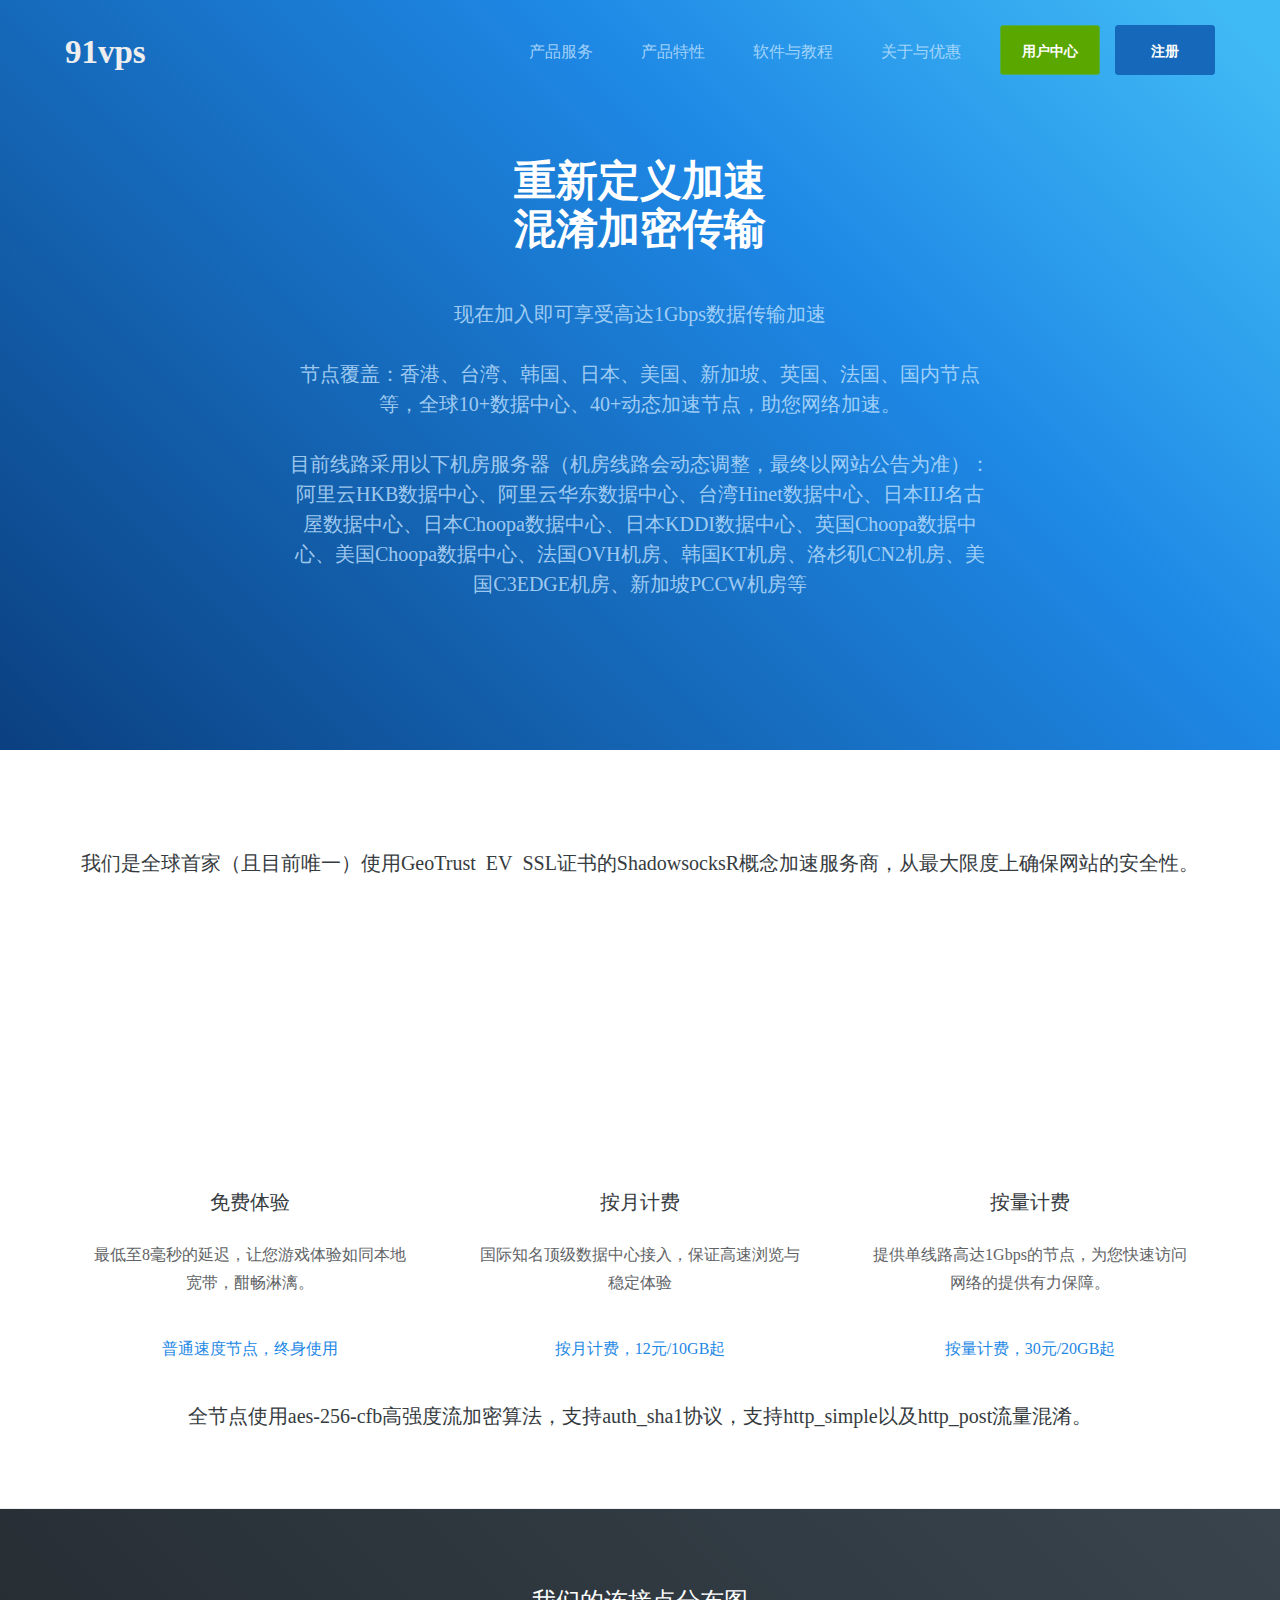
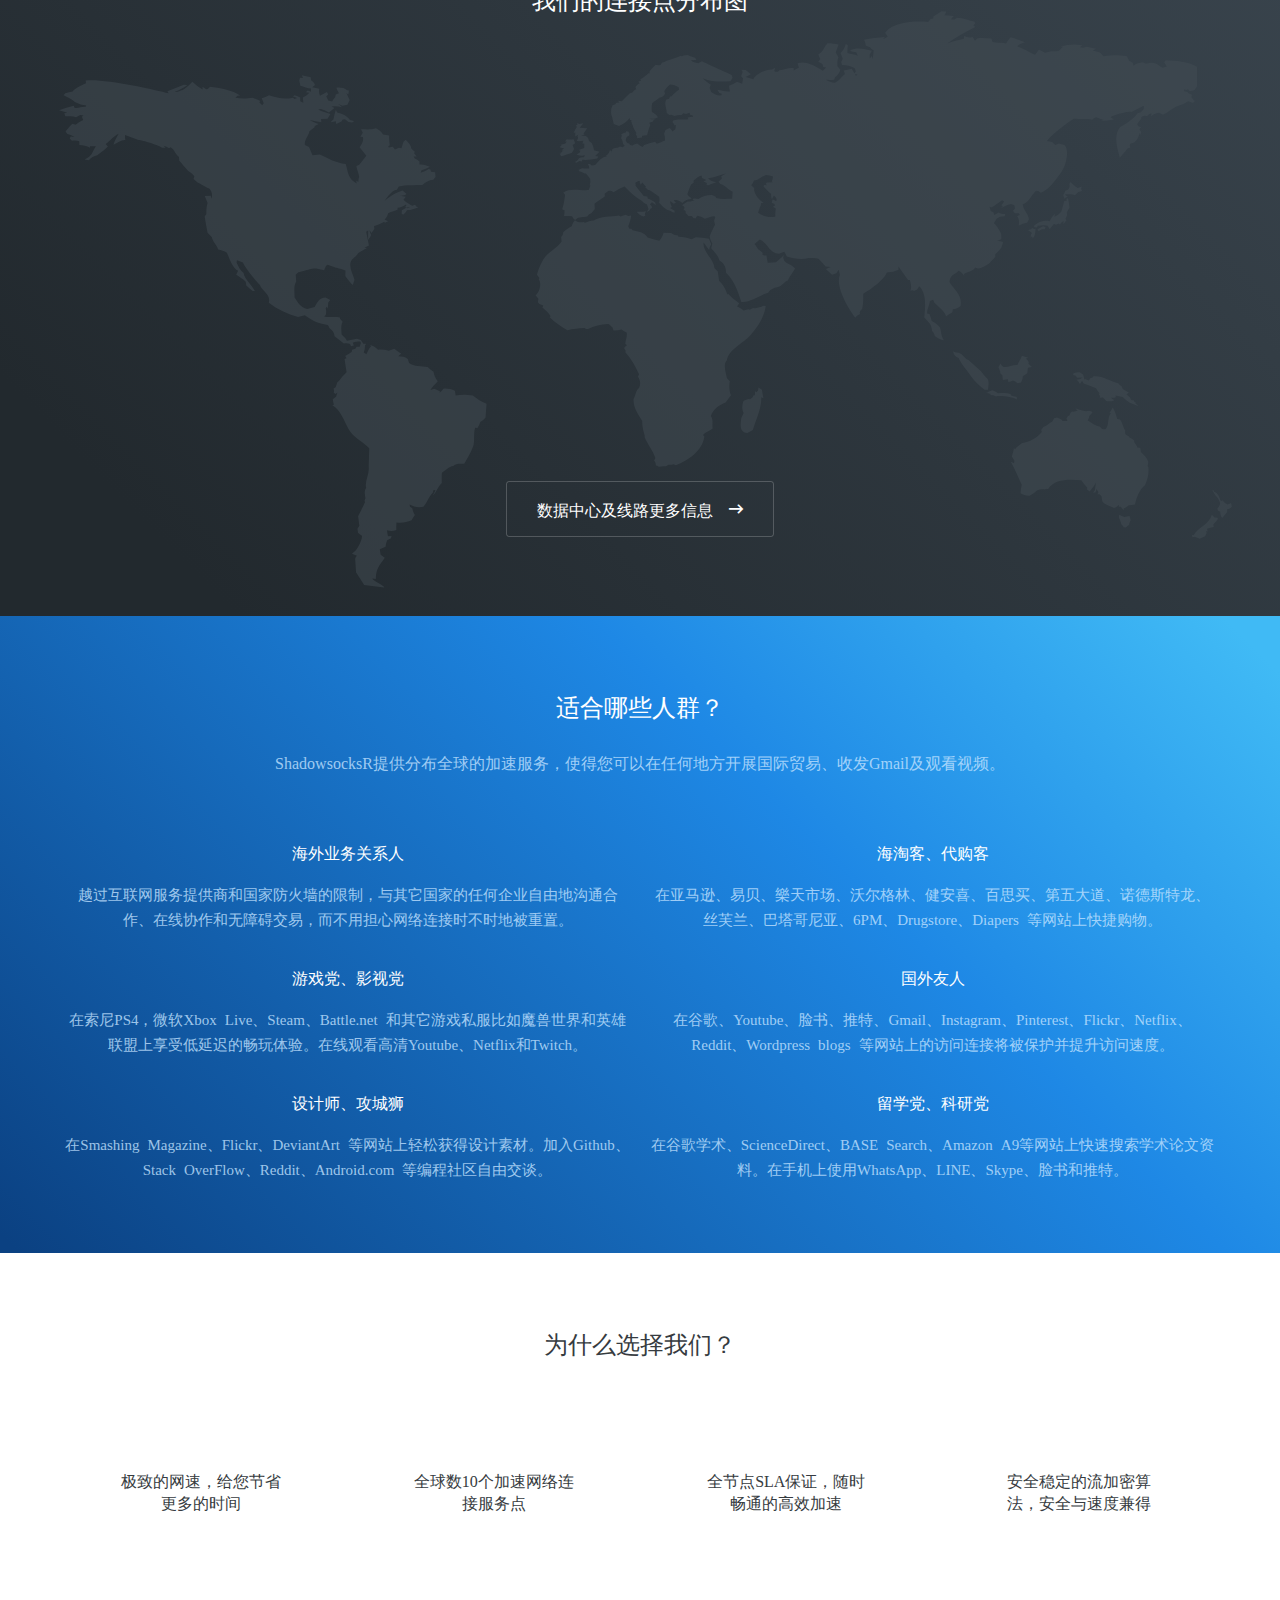
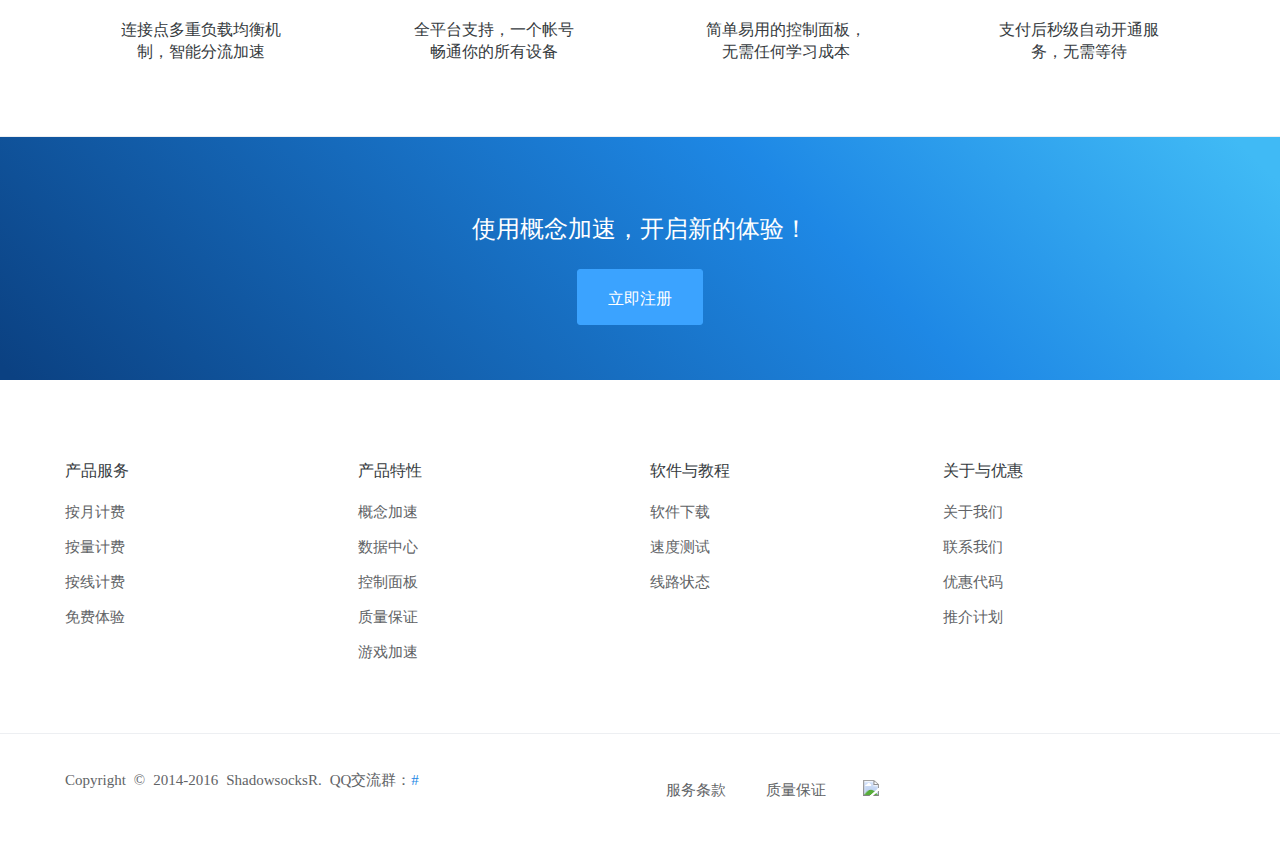
==== ss_panel_theme-master/index.html @ fc9852e5 "前端模板" ====
<!doctype html>

<html>


<head>
    <meta charset="utf-8">
    <meta http-equiv="X-UA-Compatible" content="IE=edge">
    <meta name="viewport" content="width=device-width, initial-scale=1.0, maximum-scale=1.0, user-scalable=no" />
    <title>91vps - 重新定义加速 混淆加密传输 </title>
    <meta name="keywords" content="Shadowsocks,Surge,Shadowrocket,Youtube,Twitter,Facebook,Telegram,Instagram等app及网站加速,GTA5,战地,Steam等游戏加速">
    <meta name="description" content="Youtube,Twitter,Facebook,Telegram,Instagram等app及网站加速,GTA5,战地,Steam等游戏加速">
    <!-- Fix chrome language detection -->
    <meta http-equiv="Content-Type" content="text/html;charset=UTF-8">
    <meta http-equiv="Content-Language" content="zh" />

    <!-- Styles -->
    <link href="css/core.css" rel="stylesheet">
    <link href="css/main.css" rel="stylesheet">
    <link href="css/panel.css" rel="stylesheet">
    <link href="css/global.css" rel="stylesheet">
    <link href="css/font-awesome.min.css" rel="stylesheet">
    <style>
        @font-face {
            font-family: 'icons';
            src: url('fonts/icons/icons.eot');
            src: url('fonts/icons/icons.eot') format('embedded-opentype'), url('fonts/icons/icons.ttf') format('truetype'), url('fonts/icons/icons.woff') format('woff'), url('fonts/icons/icons.svg') format('svg');
            font-weight: normal;
            font-style: normal;
        }
    </style>
    <!--[if lt IE 9]>
    <script src="/js/selectivizr-min.js"></script>
    <script src="/js/html5shiv.min.js"></script>
    <script src="/js/respond.min.js"></script>
    <![endif]-->
</head>

<body>

    <div class="page-wrapper">
        <div class="page-navbar">
            <nav class="navbar">
                <div class="container">
                    <button class="navbar-toggle btn btn-link btn-icon" type="button"><i><span class="icon-bar"></span><span class="icon-bar"></span><span class="icon-bar"></span></i></button>
                    <div class="navbar-header">
                        <a class="navbar-brand slogan-title" href="index.html">91vps</a>
                    </div>
                    <div class="navbar-container">
                        <ul class="nav navbar-nav navbar-main">
                            <li>
                                <a href="index.html">首页</a>
                            </li>
                            <li class="dropdown">
                                <a href="pricing.html" data-toggle="dropdown">产品服务</a>
                                <ul class="dropdown-menu">
                                    <li><a href="#">按月计费</a></li>
                                    <li><a href="#">按量计费</a></li>
                                    <li><a href="#">按线计费</a></li>
                                    <li><a href="#">免费体验</a></li>
                                </ul>
                            </li>

                            <li class="dropdown">
                                <a href="features.html" data-toggle="dropdown">产品特性</a>
                                <ul class="dropdown-menu">
                                    <li><a href="features.html">概念加速</a></li>
                                    <li><a href="datacenter.html">数据中心</a></li>
                                    <li><a href="panel.html">控制面板</a></li>
                                    <li><a href="sla.html">质量保证</a></li>
                                    <li><a href="game_pricing.html">游戏加速</a></li>
                                </ul>
                            </li>

                            <li class="dropdown">
                                <a href="index-2.html" data-toggle="dropdown">软件与教程</a>
                                <ul class="dropdown-menu">
                                    <li></li>
                                    <li><a href="client.html">软件下载</a></li>
                                    <li><a href="speedtest.html">速度测试</a></li>
                                    <li><a href="status.html">线路状态</a></li>
                                </ul>
                            </li>
                            <li class="dropdown">
                                <a href="about.html" data-toggle="dropdown">关于与优惠</a>
                                <ul class="dropdown-menu">
                                    <li><a href="about.html">关于我们</a></li>
                                    <li><a href="contact.html">联系我们</a></li>
                                    <li><a href="coupons.html">优惠代码</a></li>
                                    <li><a href="aff.html">推介计划</a></li>
                                </ul>
                            </li>
                        </ul>
                        <ul class="nav navbar-buttons">
                            <li><a href="/user" class="btn btn-success" style="background-color: #5aa700;">用户中心</a></li>

                            <li><a href="/auth/register" class="btn btn-dark">注册</a></li>
                        </ul>
                    </div>
                </div>
            </nav>
        </div>
        <!-- /.page-navbar -->

        <div class="page-banner page-banner-home">
            <div class="banner-slogan">
                <div class="container">
                    <h1 class="slogan-title">重新定义加速<br>混淆加密传输</h1><br>
                    <h2 class="slogan-desc">现在加入即可享受高达1Gbps数据传输加速<br>
                        <br>节点覆盖：香港、台湾、韩国、日本、美国、新加坡、英国、法国、国内节点等，全球10+数据中心、40+动态加速节点，助您网络加速。<br>
                        <br>目前线路采用以下机房服务器（机房线路会动态调整，最终以网站公告为准）：阿里云HKB数据中心、阿里云华东数据中心、台湾Hinet数据中心、日本IIJ名古屋数据中心、日本Choopa数据中心、日本KDDI数据中心、英国Choopa数据中心、美国Choopa数据中心、法国OVH机房、韩国KT机房、洛杉矶CN2机房、美国C3EDGE机房、新加坡PCCW机房等</h2>

                </div>
            </div>
            <!-- /.banner-slogan -->
        </div>
        <div class="page-section section-center" style="padding-top: 200px;">
            <div class="container">
                <h3>我们是全球首家（且目前唯一）使用GeoTrust EV SSL证书的ShadowsocksR概念加速服务商，从最大限度上确保网站的安全性。</h3><br><br>
                <div class="services">
                    <div class="row">
                        <div class="col-sm-4">
                            <a class="service" href="/features.html">
                                <i class="service-icon service-icon-dedicated image-shadow-sm animate zoomIn"></i>
                                <div class="service-body">
                                    <h3>免费体验</h3>
                                    <p>最低至8毫秒的延迟，让您游戏体验如同本地宽带，酣畅淋漓。</p>
                                    <span class="btn btn-lg btn-link">普通速度节点，终身使用</span>
                                </div>
                            </a>
                            <!--/ .service -->
                        </div>
                        <div class="col-sm-4">
                            <a class="service" href="/datacenter.html">
                                <i class="service-icon service-icon-compute image-shadow-sm animate zoomIn"></i>
                                <div class="service-body">
                                    <h3>按月计费</h3>
                                    <p>国际知名顶级数据中心接入，保证高速浏览与稳定体验 </p>
                                    <span class="btn btn-lg btn-link">按月计费，12元/10GB起</span>
                                </div>
                            </a>
                            <!--/ .service -->
                        </div>
                        <div class="col-sm-4">
                            <a class="service" href="/panel.html">
                                <i class="service-icon service-icon-storage image-shadow-sm animate zoomIn"></i>
                                <div class="service-body">
                                    <h3>按量计费</h3>
                                    <p>提供单线路高达1Gbps的节点，为您快速访问网络的提供有力保障。</p>
                                    <span class="btn btn-lg btn-link">按量计费，30元/20GB起</span>
                                </div>
                            </a>
                            <!--/ .service -->
                        </div>

                        <h3>全节点使用aes-256-cfb高强度流加密算法，支持auth_sha1协议，支持http_simple以及http_post流量混淆。</h3>
                    </div>
                </div>
                <!--/ .services -->
            </div>
        </div>
        <div class="page-section section-dark section-center ">
            <div class="container">
                <h2 class="section-title">我们的连接点分布图</h2>
                <div class="location-map location-map-lg">
                    <div class="location-container">
                        <div class="location location-seattle animate zoomIn">
                            <span class="location-name"><span>西雅图</span></span><span class="location-pin"></span>
                        </div>
                        <div class="location location-los-angeles animate zoomIn"><span class="location-name">
						<span>洛杉矶</span></span><span class="location-pin"></span>
                        </div>
                        <div class="location location-dallas animate zoomIn"><span class="location-name">
					    <span>达拉斯</span></span><span class="location-pin"></span>
                        </div>
                        <div class="location location-paris animate zoomIn">
                            <span class="location-name">
						<span>法国</span></span><span class="location-pin"></span></div>
                        <div class="location location-kr animate zoomIn">
                            <span class="location-name">
						<span>韩国</span></span><span class="location-pin"></span>
                        </div>
                        <div class="location location-london animate zoomIn"><span class="location-name">
					    <span>英国</span></span><span class="location-pin"></span>
                        </div>
                        <div class="location location-shenzhen animate zoomIn"><span class="location-name">
					    <span>深圳</span></span><span class="location-pin"></span>
                        </div>
                        <div class="location location-taiwan animate zoomIn"><span class="location-name">
					    <span>台湾</span></span><span class="location-pin"></span>
                        </div>
                        <div class="location location-hongkong animate zoomIn"><span class="location-name">
					    <span>香港</span></span><span class="location-pin"></span>
                        </div>
                        <div class="location location-sgp animate zoomIn"><span class="location-name">
						<span>新加坡</span></span><span class="location-pin"></span>
                        </div>
                        <div class="location location-tokyo animate zoomIn"><span class="location-name">
						<span>日本</span></span><span class="location-pin"></span>
                        </div>
                        <div class="map"></div>
                    </div>
                    <div class="actions text-center">
                        <a class="btn btn-lg btn-light btn-outline" href="datacenter.html">数据中心及线路更多信息<i class="zmdi zmdi-long-arrow-right"></i></a>
                    </div>
                </div>
            </div>
        </div>
        <!-- /.page-section -->

        <div class="page-section section-center  section-blue" style="color:white;">
            <div class="container">
                <div class="row">
                    <div class="col-md-10 col-md-offset-1 text-center">
                        <h2 class="title-head" style="color:white;">适合哪些人群？</h2>
                        <p class="desc">ShadowsocksR提供分布全球的加速服务，使得您可以在任何地方开展国际贸易、收发Gmail及观看视频。</p>
                    </div>
                </div>
                <div class="empty_space" style="height: 30px"></div>
                <div class="row">
                    <div class="col-sm-6">
                        <div class="main wow fadeInLeft">
                            <h4 class="title-head" style="color:white;">海外业务关系人</h4>
                            <p>越过互联网服务提供商和国家防火墙的限制，与其它国家的任何企业自由地沟通合作、在线协作和无障碍交易，而不用担心网络连接时不时地被重置。</p>
                        </div>
                    </div>
                    <div class="col-sm-6">
                        <div class="main wow fadeInRight">
                            <h4 class="title-head" style="color:white;">海淘客、代购客</h4>
                            <p>在亚马逊、易贝、樂天市场、沃尔格林、健安喜、百思买、第五大道、诺德斯特龙、丝芙兰、巴塔哥尼亚、6PM、Drugstore、Diapers 等网站上快捷购物。</p>
                        </div>
                    </div>
                    <div class="col-sm-6">
                        <div class="main wow fadeInLeft">
                            <h4 class="title-head" style="color:white;">游戏党、影视党</h4>
                            <p>在索尼PS4，微软Xbox Live、Steam、Battle.net 和其它游戏私服比如魔兽世界和英雄联盟上享受低延迟的畅玩体验。在线观看高清Youtube、Netflix和Twitch。</p>
                        </div>
                    </div>
                    <div class="col-sm-6">
                        <div class="main wow fadeInRight">
                            <h4 class="title-head" style="color:white;">国外友人</h4>
                            <p>在谷歌、Youtube、脸书、推特、Gmail、Instagram、Pinterest、Flickr、Netflix、Reddit、Wordpress blogs 等网站上的访问连接将被保护并提升访问速度。</p>
                        </div>
                    </div>
                    <div class="col-sm-6">
                        <div class="main wow fadeInLeft">
                            <h4 class="title-head" style="color:white;">设计师、攻城狮</h4>
                            <p>在Smashing Magazine、Flickr、DeviantArt 等网站上轻松获得设计素材。加入Github、Stack OverFlow、Reddit、Android.com 等编程社区自由交谈。</p>
                        </div>
                    </div>
                    <div class="col-sm-6">
                        <div class="main wow fadeInRight">
                            <h4 class="title-head" style="color:white;">留学党、科研党</h4>
                            <p>在谷歌学术、ScienceDirect、BASE Search、Amazon A9等网站上快速搜索学术论文资料。在手机上使用WhatsApp、LINE、Skype、脸书和推特。</p>
                        </div>
                    </div>
                </div>
            </div>
        </div>
        <!-- /.page-section -->

        <div class="page-section section-center">
            <div class="container">
                <h2 class="section-title">为什么选择我们？</h2>
                <div class="features features-icon-top features-center">
                    <div class="row">
                        <div class="col-sm-3 col-xs-6">
                            <div class="feature"><i class="icon icon-lg icon-realtime-protection animate zoomIn"></i>
                                <h4>极致的网速，给您节省更多的时间</h4>
                            </div>
                        </div>
                        <!-- /.feature -->
                        <div class="col-sm-3 col-xs-6">
                            <div class="feature"><i class="icon icon-lg icon-globe animate zoomIn"></i>
                                <h4>全球数10个加速网络连接服务点</h4>
                            </div>
                        </div>
                        <!-- /.feature -->
                        <div class="clear-xs"></div>
                        <div class="col-sm-3 col-xs-6">
                            <div class="feature"><i class="icon icon-lg icon-helping-hand animate zoomIn"></i>
                                <h4>全节点SLA保证，随时畅通的高效加速</h4>
                            </div>
                        </div>
                        <!-- /.feature -->
                        <div class="col-sm-3 col-xs-6">
                            <div class="feature"><i class="icon icon-lg icon-electronics animate zoomIn"></i>
                                <h4>安全稳定的流加密算法，安全与速度兼得</h4>
                            </div>
                        </div>
                        <!-- /.feature -->
                    </div>
                    <div class="row">
                        <div class="col-sm-3 col-xs-6">
                            <div class="feature"><i class="icon icon-lg icon-broadcasting animate zoomIn"></i>
                                <h4>连接点多重负载均衡机制，智能分流加速</h4>
                            </div>
                        </div>
                        <!-- /.feature -->
                        <div class="col-sm-3 col-xs-6">
                            <div class="feature"><i class="icon icon-lg icon-multiple-devices animate zoomIn"></i>
                                <h4>全平台支持，一个帐号畅通你的所有设备</h4>
                            </div>
                        </div>
                        <!-- /.feature -->
                        <div class="clear-xs"></div>
                        <div class="col-sm-3 col-xs-6">
                            <div class="feature"><i class="icon icon-lg icon-admin-tools animate zoomIn"></i>
                                <h4>简单易用的控制面板，无需任何学习成本</h4>
                            </div>
                        </div>
                        <!-- /.feature -->
                        <div class="col-sm-3 col-xs-6">
                            <div class="feature"><i class="icon icon-lg icon-last-hour animate zoomIn"></i>
                                <h4>支付后秒级自动开通服务，无需等待</h4>
                            </div>
                        </div>
                        <!-- /.feature -->
                    </div>
                </div>
                <!-- /.features -->



            </div>
        </div>
        <!-- /.page-section -->
        <div class="page-section section-blue section-center">
            <div class="container">
                <h2 align="center" class="section-title">使用概念加速，开启新的体验！</h2>
                <a href="/auth/register"><button class="btn btn-primary-light btn-lg" type="submit">立即注册</button></a>
            </div>
        </div>
        <!-- /.page-section -->
        <div class="page-footer">
            <footer class="footer-nav">
                <div class="container">
                    <div class="row">
                        <div class="col-xs-3">
                            <h4>产品服务</h4>
                            <ul>
                                <li><a href="#">按月计费</a></li>
                                <li><a href="#">按量计费</a></li>
                                <li><a href="#">按线计费</a></li>
                                <li><a href="#">免费体验</a></li>
                            </ul>
                        </div>
                        <div class="col-xs-3">
                            <h4>产品特性</h4>
                            <ul>
                                <li><a href="features.html">概念加速</a></li>
                                <li><a href="datacenter.html">数据中心</a></li>
                                <li><a href="panel.html">控制面板</a></li>
                                <li><a href="sla.html">质量保证</a></li><li><a href="game_pricing.html">游戏加速</a></li>
                            </ul>
                        </div>
                        <div class="col-xs-3">
                            <h4>软件与教程</h4>
                            <ul>
                                <li></li>
                                <li><a href="client.html">软件下载</a></li>
                                <li><a href="speedtest.html">速度测试</a></li>
                                <li><a href="status.html">线路状态</a></li>
                            </ul>
                        </div>
                        <div class="col-xs-3">
                            <h4>关于与优惠</h4>
                            <ul>
                                <li><a href="about.html">关于我们</a></li>
                                <li><a href="contact.html">联系我们</a></li>
                                <li><a href="coupons.html">优惠代码</a></li>
                                <li><a href="aff.html">推介计划</a></li>
                            </ul>
                        </div>
                    </div>
                </div>
            </footer>
            <footer class="footer-bottom">
                <div class="container">
                    <div class="row">
                        <div class="col-lg-6 col-lg-push-6 col-xs-12">
                            <ul class="nav">
                                <li><a href="tos.html">服务条款</a></li>
                                <li><a href="sla.html">质量保证</a></li>

                            </ul>
                            <ul class="social">
                                <li><a href="https://91vps.club" title="91VPS-一个的VPS讨论区。这里有最新的Shadowsocks信息,Shadowsocks免费账号,ss免费账号,ss账号"><img src="https://ooo.0o0.ooo/2017/06/10/593b50aa2b342.png"></a></li>
                            </ul>
                        </div>
                        <div class="col-lg-6 col-lg-pull-6 col-xs-12">
                            <p class="footer-copyright">
                                Copyright © 2014-2016 ShadowsocksR. QQ交流群：<a href="#"># </a></p>
                        </div>
                    </div>
                </div>
            </footer>
        </div>
        <!-- /.page-footer -->
    </div>
    <div class="modal fade" id="tryscreen" tabindex="-1" role="dialog" aria-labelledby="myModalLabel" aria-hidden="true">
        <div class="modal-dialog">
            <div class="modal-content">
                <div class="modal-header">
                    <button type="button" class="close" data-dismiss="modal" aria-hidden="true">&times;</button>
                    <h4 class="modal-title" id="myModalLabel">Qrcode</h4>
                </div>
                <div class="modal-body" id="qrcode"></div>
            </div>
            <!-- /.modal-content -->
        </div>
        <!-- /.modal -->
        <!-- Scripts -->
        <script src="js/jquery.min.js"></script>
        <script src="js/core.min.js"></script>
        <script src="js/main.js"></script>
        <script src="js/global.js"></script>
        <script>
        </script>
</body>


</html>
---- ss_panel_theme-master/css/core.css ----
@font-face {
    font-family: 'Raleway';
    src: url('../fonts/raleway-light-webfont.eot');
    src: url('../fonts/raleway-light-webfontd41d.eot?#iefix') format('embedded-opentype'),
        url('../fonts/raleway-light-webfont.woff2') format('woff2'),
        url('../fonts/raleway-light-webfont.woff') format('woff'),
        url('../fonts/raleway-light-webfont.ttf') format('truetype');
    font-weight: 100;
    font-style: normal;
}
@font-face {
    font-family: 'Raleway';
    src: url('../fonts/raleway-regular-webfont.eot');
    src: url('../fonts/raleway-regular-webfontd41d.eot?#iefix') format('embedded-opentype'),
        url('../fonts/raleway-regular-webfont.woff2') format('woff2'),
        url('../fonts/raleway-regular-webfont.woff') format('woff'),
        url('../fonts/raleway-regular-webfont.ttf') format('truetype');
    font-weight: 300;
    font-style: normal;
}
@font-face {
    font-family: 'Raleway';
    src: url('../fonts/raleway-semibold-webfont.eot');
    src: url('../fonts/raleway-semibold-webfontd41d.eot?#iefix') format('embedded-opentype'),
        url('../fonts/raleway-semibold-webfont.woff2') format('woff2'),
        url('../fonts/raleway-semibold-webfont.woff') format('woff'),
        url('../fonts/raleway-semibold-webfont.ttf') format('truetype');
    font-weight: 500;
    font-style: normal;
}
@font-face {
    font-family: 'Raleway';
    src: url('../fonts/raleway-bold-webfont.eot');
    src: url('../fonts/raleway-bold-webfontd41d.eot?#iefix') format('embedded-opentype'),
        url('../fonts/raleway-bold-webfont.woff2') format('woff2'),
        url('../fonts/raleway-bold-webfont.woff') format('woff'),
        url('../fonts/raleway-bold-webfont.ttf') format('truetype');
    font-weight: bold;
    font-style: normal;
}
html {
  font-family: sans-serif;
  -webkit-text-size-adjust: 100%;
      -ms-text-size-adjust: 100%;
}
body,
.page-wrapper {
	width: 100%;
  overflow-x: hidden;
}
body {
	margin: 0;
	color: #616366;
	font-family: "Raleway", Helvetica, Arial, sans-serif;
	font-size: 15px;
	font-weight: 300;
	line-height: 25px;
}
article,
aside,
details,
figcaption,
figure,
footer,
header,
hgroup,
main,
menu,
nav,
section,
summary {
  display: block;
}
audio,
canvas,
progress,
video {
  display: inline-block;
  vertical-align: baseline;
}
audio:not([controls]) {
  display: none;
  height: 0;
}
[hidden],
template {
  display: none;
}
a {
  background-color: transparent;
	-webkit-transition: all ease-in .15s; 	
	        transition: all ease-in .15s; 	
}
a:active,
a:hover {
  outline: 0;
}
p {
  margin: 0 0 17px 0; 
}
p .zmdi {
  font-size: 17px; 
}
abbr[title] {
  border-bottom: 1px dotted;
}
b,
strong {
  font-weight: bold;
}
dfn {
  font-style: italic;
}
h1 {
  margin: .67em 0;
  font-size: 2em;
}
mark {
  color: #000;
  background: #ff0;
}
small {
  font-size: 80%;
}
sub,
sup {
  position: relative;
  font-size: 75%;
  line-height: 0;
  vertical-align: baseline;
}
sup {
  top: -.5em;
}
sub {
  bottom: -.25em;
}
img {
  border: 0;
}
svg:not(:root) {
  overflow: hidden;
}
figure {
  margin: 1em 40px;
}
hr {
  height: 0;
  -webkit-box-sizing: content-box;
     -moz-box-sizing: content-box;
          box-sizing: content-box;
}
pre {
  overflow: auto;
}
code,
kbd,
pre,
samp {
  font-family: monospace, monospace;
  font-size: 1em;
}
button,
input,
optgroup,
select,
textarea {
  margin: 0;
  font: inherit;
  color: inherit;
}
button {
  overflow: visible;
}
button,
select {
  text-transform: none;
}
select {
	color: rgba(0,0,0,0);
}
button,
html input[type="button"],
input[type="reset"],
input[type="submit"] {
  -webkit-appearance: button;
  cursor: pointer;
}
input[type="text"], 
input[type="email"], 
input[type="search"],
 input[type="password"] {
	-webkit-appearance: none;
	-moz-appearance: none;
}
button[disabled],
html input[disabled] {
  cursor: default;
}
button::-moz-focus-inner,
input::-moz-focus-inner {
  padding: 0;
  border: 0;
}
input {
  line-height: normal;
}
input[type="checkbox"],
input[type="radio"] {
  -webkit-box-sizing: border-box;
     -moz-box-sizing: border-box;
          box-sizing: border-box;
  padding: 0;
}
input[type="number"]::-webkit-inner-spin-button,
input[type="number"]::-webkit-outer-spin-button {
  height: auto;
}
input[type="search"] {
  -webkit-box-sizing: content-box;
     -moz-box-sizing: content-box;
          box-sizing: content-box;
  -webkit-appearance: textfield;
}
input[type="search"]::-webkit-search-cancel-button,
input[type="search"]::-webkit-search-decoration {
  -webkit-appearance: none;
}
fieldset {
  padding: .35em .625em .75em;
  margin: 0 2px;
  border: 1px solid #c0c0c0;
}
legend {
  padding: 0;
  border: 0;
}
textarea {
  overflow: auto;
}
optgroup {
  font-weight: bold;
}
table {
  border-spacing: 0;
  border-collapse: collapse;
}
td,
th {
  padding: 0;
}
/*! Source: https://github.com/h5bp/html5-boilerplate/blob/master/src/css/main.css */
@media print {
  *,
  *:before,
  *:after {
    color: #000 !important;
    text-shadow: none !important;
    background: transparent !important;
    -webkit-box-shadow: none !important;
            box-shadow: none !important;
  }
  a,
  a:visited {
    text-decoration: underline;
  }
  a[href]:after {
    content: " (" attr(href) ")";
  }
  abbr[title]:after {
    content: " (" attr(title) ")";
  }
  a[href^="#"]:after,
  a[href^="javascript:"]:after {
    content: "";
  }
  pre,
  blockquote {
    border: 1px solid #999;

    page-break-inside: avoid;
  }
  thead {
    display: table-header-group;
  }
  tr,
  img {
    page-break-inside: avoid;
  }
  img {
    max-width: 100% !important;
  }
  p,
  h2,
  h3 {
    orphans: 3;
    widows: 3;
  }
  h2,
  h3 {
    page-break-after: avoid;
  }
  .navbar {
    display: none;
  }
  .btn > .caret,
  .dropup > .btn > .caret {
    border-top-color: #000 !important;
  }
  .label {
    border: 1px solid #000;
  }
  .table {
    border-collapse: collapse !important;
  }
  .table td,
  .table th {
    background-color: #fff !important;
  }
  .table-bordered th,
  .table-bordered td {
    border: 1px solid #edeff2 !important;
  }
}
* {
  -webkit-box-sizing: border-box;
     -moz-box-sizing: border-box;
          box-sizing: border-box;
}
*:before,
*:after {
  -webkit-box-sizing: border-box;
     -moz-box-sizing: border-box;
          box-sizing: border-box;
}
html {
  font-size: 10px;

  -webkit-tap-highlight-color: rgba(0, 0, 0, 0);
}
input,
button,
select,
textarea {
  font-family: inherit;
  font-size: inherit;
  line-height: inherit;
}
a,
.link {
  color: #1e88e5;
  text-decoration: none;
}
a:hover,
a:focus,
.link:hover,
.link:focus {
  color: #3ba3ff;
  text-decoration: none;
}
.link .zmdi-long-arrow-right {
  margin-left: 8px;
}
figure {
  margin: 0;
}
img {
  vertical-align: middle;
}
.img-responsive,
.thumbnail > img,
.thumbnail a > img,
.carousel-inner > .item > img,
.carousel-inner > .item > a > img {
  display: block;
  max-width: 100%;
  height: auto;
}
.img-rounded {
  border-radius: 6px;
}
.img-thumbnail {
  display: inline-block;
  max-width: 100%;
  height: auto;
  padding: 4px;
  line-height: 1.42857143;
  background-color: #fff;
  border: 1px solid #edeff2;
  border-radius: 4px;
  -webkit-transition: all .2s ease-in-out;
       -o-transition: all .2s ease-in-out;
          transition: all .2s ease-in-out;
}
.img-circle {
  border-radius: 50%;
}
hr {
  margin-top: 35px;
  margin-bottom: 35px;
  border: 0;
  border-top: 1px solid #eee;
}
.sr-only {
  position: absolute;
  width: 1px;
  height: 1px;
  padding: 0;
  margin: -1px;
  overflow: hidden;
  clip: rect(0, 0, 0, 0);
  border: 0;
}
.sr-only-focusable:active,
.sr-only-focusable:focus {
  position: static;
  width: auto;
  height: auto;
  margin: 0;
  overflow: visible;
  clip: auto;
}
[role="button"] {
  cursor: pointer;
}
h1,
.h1,
h2,
.h2,
h3,
.h3,
h4,
.h4,
h5,
.h5,
h6,
.h6 {
	color: #363b40;
	font-weight: 500;
}	
h1,
.h1 {
	margin-top: 38px;
	margin-bottom: 38px;
	font-size: 33px;
	line-height: 46px;
}	
h2,
.h2 {
	margin-top: 25px;
	margin-bottom: 25px;
	font-size: 24px;
	line-height: 34px;
}
h3,
.h3 {
	margin-top: 25px;
	margin-bottom: 25px;
	font-size: 20px;
  line-height: 28px;
}
h4,
.h4 {
	margin-top: 18px;
	margin-bottom: 18px;
	font-size: 16px;
	line-height: 22px;
}
h5,
.h5 {
	margin-top: 18px;
	margin-bottom: 18px;
	font-size: 15px;
	font-weight: bold;
	line-height: 22px;	
}
h6,
.h6 {
	margin-top: 18px;
	margin-bottom: 18px;
	font-size: 14px;
	font-weight: bold;
	line-height: 20px;	
}
h1 small,
.h1 small,
h2 small,
.h2 small,
h3 small,
.h3 small,
h4 small,
.h4 small,
h5 small,
.h5 small,
h6 small,
.h6 small {
	font-weight: 300;	
}
h1 a,
.h1 a,
h2 a,
.h2 a,
h3 a,
.h3 a,
h4 a,
.h4 a,
h5 a,
.h5 a,
h6 a,
.h6 a {
	color: #363b40;
}
h1 a:hover,
.h1 a:hover,
h2 a:hover,
.h2 a:hover,
h3 a:hover,
.h3 a:hover,
h4 a:hover,
.h4 a:hover,
h5 a:hover,
.h5 a:hover,
h6 a:hover,
.h6 a:hover {
	color: #1e88e5;
}
h1 small,
h2 small,
h3 small,
h4 small,
h5 small,
h6 small,
.h1 small,
.h2 small,
.h3 small,
.h4 small,
.h5 small,
.h6 small,
h1 .small,
h2 .small,
h3 .small,
h4 .small,
h5 .small,
h6 .small,
.h1 .small,
.h2 .small,
.h3 .small,
.h4 .small,
.h5 .small,
.h6 .small {
  font-weight: normal;
  line-height: 1;
  color: #777;
}
.lead {
  margin-bottom: 20px;
  font-size: 16px;
  font-weight: 300;
  line-height: 1.4;
}
@media (min-width: 768px) {
  .lead {
    font-size: 21px;
  }
}
small,
.small {
  font-size: 85%;
}
mark,
.mark {
  padding: .2em;
  background-color: #fcf8e3;
}
.text-left {
  text-align: left!important;
}
.text-right {
  text-align: right!important;
}
.text-center {
  text-align: center!important;
}
.text-justify {
  text-align: justify!important;
}
.text-nowrap {
  white-space: nowrap;!important
}
.text-lowercase {
  text-transform: lowercase;
}
.text-uppercase {
  text-transform: none;
}
.text-capitalize {
  text-transform: none;
}
.text-muted {
  color: #777;
}
.text-normal {
  font-weight: 300!important; 
}
.text-semibold {
  font-weight: 500!important; 
}
.text-bold {
  font-weight: bold!important; 
}
.text-primary {
  color: #1e88e5!important;
}
.text-white {
  color: #fff!important;
}
a.text-primary:hover,
a.text-primary:focus {
  color: #286090;
}
.text-success {
  color: #43A047!important;
}
a.text-success:hover,
a.text-success:focus {
  color: #2b542c;
}
.text-info {
  color: #3ba3ff!important;
}
a.text-info:hover,
a.text-info:focus {
  color: #245269;
}
.text-warning {
  color: #fca426!important;
}
a.text-warning:hover,
a.text-warning:focus {
  color: #fcb858;
}
.text-danger {
  color: #e53935!important;
}
a.text-danger:hover,
a.text-danger:focus {
  color: #ff4d4a!important;
}
.bg-primary {
  color: #fff;
  background-color: #1e88e5;
}
a.bg-primary:hover,
a.bg-primary:focus {
  background-color: #286090;
}
.bg-success {
  background-color: #dff0d8;
}
a.bg-success:hover,
a.bg-success:focus {
  background-color: #c1e2b3;
}
.bg-info {
  background-color: #d9edf7;
}
a.bg-info:hover,
a.bg-info:focus {
  background-color: #afd9ee;
}
.bg-warning {
  background-color: #fcf8e3;
}
a.bg-warning:hover,
a.bg-warning:focus {
  background-color: #f7ecb5;
}
.bg-danger {
  background-color: #f2dede;
}
a.bg-danger:hover,
a.bg-danger:focus {
  background-color: #e4b9b9;
}
.page-header {
  padding-bottom: 9px;
  margin: 40px 0 20px;
  border-bottom: 1px solid #eee;
}
ul,
ol {
  margin-top: 0;
  margin-bottom: 10px;
}
ul ul,
ol ul,
ul ol,
ol ol {
  margin-bottom: 0;
}
.list-unstyled {
  padding-left: 0;
  list-style: none;
}
.list-inline {
  padding-left: 0;
  margin-left: -5px;
  list-style: none;
}
.list-inline > li {
  display: inline-block;
  padding-right: 5px;
  padding-left: 5px;
}
.list-styled {
	padding: 0;
	margin: 0 0 12px 0;
	list-style: none;	
}
.list-styled > li {
  margin-bottom: 5px; 
}
.list-styled > li:last-child {
  margin-bottom: 0; 
}
.list-label {
	display: inline-block;
  color: #363b40;
	font-weight: 500;
}
.list-styled-minwidth > li {
  position: relative;
  padding-left: 150px; 
}
.list-styled-minwidth .list-label {
  position: absolute;
  top: 0;
  left: 0;
	width: 150px;	
}
.list-icon {
 	padding: 0;
	margin: 0 0 12px 0;
	list-style: none;	 
}
.list-icon > li {
  margin-bottom: 16px; 
}
.list-icon > li {
  position: relative;
  padding-left: 32px;
}
.list-icon > li > a {
  display: block;
  color: #616366;
}
.list-icon > li > a > i,
.list-icon > li > i {
  position: absolute;
  top: 0;
  left: 0;
  color: #616366;
  font-size: 24px;
}
.list-icon > li > i > span {
  position: absolute;
  top: 0;
  bottom: 0;
  left: 0;
  right: 0;
  font-size: 10px;
  font-weight: bold;
  text-align: center;
  line-height: 22px;
}

.list-bullet {
 	padding: 0;
	margin: 0 0 12px 0;
	list-style: none;	 
}
.list-bullet > li {
  margin-bottom: 6px; 
}
.list-bullet > li {
  position: relative;
  padding-left: 24px;
}
.list-bullet > li:before {
  position: absolute;
  top: 0;
  left: 0;
  display: block;
  content: "•";
  font-size: 34px;
}

.standard-ol {
	counter-reset: item;	
}
.standard-ol > li {
	margin: 0 0 17px 0;
	list-style-type: none;
 	counter-increment: item;
	text-indent: -2em;
}
.standard-ol > li > .standard-ol {
	margin-top: 17px;	
}
.standard-ol > li:before  {
	display: inline-block;
    width: 2em;
    padding-right: 0.5em;
	color: #2b3033;
    font-weight: bold;
    text-align: right;
    content: counter(item) ".";
}
.list-upper-latin > li:before {
    content: counter(item, upper-latin) ".";
}
dl {
  margin-top: 0;
  margin-bottom: 20px;
}
dt,
dd {
  line-height: 1.42857143;
}
dt {
  font-weight: bold;
}
dd {
  margin-left: 0;
}
@media (min-width: 768px) {
  .dl-horizontal dt {
    float: left;
    width: 160px;
    overflow: hidden;
    clear: left;
    text-align: right;
    text-overflow: ellipsis;
    white-space: nowrap;
  }
  .dl-horizontal dd {
    margin-left: 180px;
  }
}
abbr[title],
abbr[data-original-title] {
  cursor: help;
  border-bottom: 1px dotted #777;
}
.initialism {
  font-size: 90%;
  text-transform: none;
}
blockquote {
  padding: 10px 20px;
  margin: 0 0 20px;
  font-size: 17.5px;
  border-left: 5px solid #eee;
}
blockquote p:last-child,
blockquote ul:last-child,
blockquote ol:last-child {
  margin-bottom: 0;
}
blockquote footer,
blockquote small,
blockquote .small {
  display: block;
  font-size: 80%;
  line-height: 1.42857143;
  color: #777;
}
blockquote footer:before,
blockquote small:before,
blockquote .small:before {
  content: '\2014 \00A0';
}
.blockquote-reverse,
blockquote.pull-right {
  padding-right: 15px;
  padding-left: 0;
  text-align: right;
  border-right: 5px solid #eee;
  border-left: 0;
}
.blockquote-reverse footer:before,
blockquote.pull-right footer:before,
.blockquote-reverse small:before,
blockquote.pull-right small:before,
.blockquote-reverse .small:before,
blockquote.pull-right .small:before {
  content: '';
}
.blockquote-reverse footer:after,
blockquote.pull-right footer:after,
.blockquote-reverse small:after,
blockquote.pull-right small:after,
.blockquote-reverse .small:after,
blockquote.pull-right .small:after {
  content: '\00A0 \2014';
}
address {
  margin-bottom: 20px;
  font-style: normal;
  line-height: 28px;
}
code,
kbd,
pre,
samp {
  font-family: Menlo, Monaco, Consolas, "Courier New", monospace;
}
code {
  padding: 2px 4px;
  font-size: 90%;
  color: #c7254e;
  background-color: #f9f2f4;
  border-radius: 4px;
}
kbd {
  padding: 2px 4px;
  font-size: 90%;
  color: #fff;
  background-color: #333;
  border-radius: 3px;
  -webkit-box-shadow: inset 0 -1px 0 rgba(0, 0, 0, .25);
          box-shadow: inset 0 -1px 0 rgba(0, 0, 0, .25);
}
kbd kbd {
  padding: 0;
  font-size: 100%;
  font-weight: bold;
  -webkit-box-shadow: none;
          box-shadow: none;
}
pre {
  display: block;
  padding: 16px 20px;
  margin: 0 0 25px;
  font-size: 14px;
  line-height: 1.42857143;
  color: #616366;
  word-break: break-all;
  word-wrap: break-word;
  background-color: #fff;
  border: 1px solid #edeff2;
  border-radius: 3px;
}
pre code {
  padding: 0;
  font-size: inherit;
  color: inherit;
  white-space: pre-wrap;
  background-color: transparent;
  border-radius: 0;
}
.pre-scrollable {
  max-height: 340px;
  overflow-y: scroll;
}
.container {
  padding-right: 10px;
  padding-left: 10px;
  margin-right: auto;
  margin-left: auto;
}
@media (min-width: 768px) {
  .container {
    width: 100%;
    /*width: 750px;*/
  }
}
@media (min-width: 992px) {
  .container {
    width: 970px;
  }
}
@media (min-width: 1200px) {
  .container {
    width: 1170px;
  }
}
.container-fluid {
  padding-right: 10px;
  padding-left: 10px;
  margin-right: auto;
  margin-left: auto;
}
.row {
  margin-right: -10px;
  margin-left: -10px;
}
.col-mob-1, .col-xs-1, .col-sm-1, .col-md-1, .col-lg-1, .col-mob-2 .col-xs-2, .col-sm-2, .col-md-2, .col-lg-2, .col-mob-3, .col-xs-3, .col-sm-3, .col-md-3, .col-lg-3, .col-xs-4, .col-sm-4, .col-md-4, .col-lg-4, .col-xs-5, .col-sm-5, .col-md-5, .col-lg-5, .col-mob-6, .col-xs-6, .col-sm-6, .col-md-6, .col-lg-6, .col-xs-7, .col-sm-7, .col-md-7, .col-lg-7, .col-xs-8, .col-sm-8, .col-md-8, .col-lg-8, .col-xs-9, .col-sm-9, .col-md-9, .col-lg-9, .col-xs-10, .col-sm-10, .col-md-10, .col-lg-10, .col-xs-11, .col-sm-11, .col-md-11, .col-lg-11, .col-xs-12, .col-sm-12, .col-md-12, .col-lg-12 {
  position: relative;
  min-height: 1px;
  padding-right: 10px;
  padding-left: 10px;
}
.col-xs-1, .col-xs-2, .col-xs-3, .col-xs-4, .col-xs-5, .col-xs-6, .col-xs-7, .col-xs-8, .col-xs-9, .col-xs-10, .col-xs-11, .col-xs-12 {
  float: left;
}
.col-xs-12 {
  width: 100%;
}
.col-xs-11 {
  width: 91.66666667%;
}
.col-xs-10 {
  width: 83.33333333%;
}
.col-xs-9 {
  width: 75%;
}
.col-xs-8 {
  width: 66.66666667%;
}
.col-xs-7 {
  width: 58.33333333%;
}
.col-xs-6 {
  width: 50%;
}
.col-xs-5 {
  width: 41.66666667%;
}
.col-xs-4 {
  width: 33.33333333%;
}
.col-xs-3 {
  width: 25%;
}
.col-xs-2 {
  width: 16.66666667%;
}
.col-xs-1 {
  width: 8.33333333%;
}
.col-xs-pull-12 {
  right: 100%;
}
.col-xs-pull-11 {
  right: 91.66666667%;
}
.col-xs-pull-10 {
  right: 83.33333333%;
}
.col-xs-pull-9 {
  right: 75%;
}
.col-xs-pull-8 {
  right: 66.66666667%;
}
.col-xs-pull-7 {
  right: 58.33333333%;
}
.col-xs-pull-6 {
  right: 50%;
}
.col-xs-pull-5 {
  right: 41.66666667%;
}
.col-xs-pull-4 {
  right: 33.33333333%;
}
.col-xs-pull-3 {
  right: 25%;
}
.col-xs-pull-2 {
  right: 16.66666667%;
}
.col-xs-pull-1 {
  right: 8.33333333%;
}
.col-xs-pull-0 {
  right: auto;
}
.col-xs-push-12 {
  left: 100%;
}
.col-xs-push-11 {
  left: 91.66666667%;
}
.col-xs-push-10 {
  left: 83.33333333%;
}
.col-xs-push-9 {
  left: 75%;
}
.col-xs-push-8 {
  left: 66.66666667%;
}
.col-xs-push-7 {
  left: 58.33333333%;
}
.col-xs-push-6 {
  left: 50%;
}
.col-xs-push-5 {
  left: 41.66666667%;
}
.col-xs-push-4 {
  left: 33.33333333%;
}
.col-xs-push-3 {
  left: 25%;
}
.col-xs-push-2 {
  left: 16.66666667%;
}
.col-xs-push-1 {
  left: 8.33333333%;
}
.col-xs-push-0 {
  left: auto;
}
.col-xs-offset-12 {
  margin-left: 100%;
}
.col-xs-offset-11 {
  margin-left: 91.66666667%;
}
.col-xs-offset-10 {
  margin-left: 83.33333333%;
}
.col-xs-offset-9 {
  margin-left: 75%;
}
.col-xs-offset-8 {
  margin-left: 66.66666667%;
}
.col-xs-offset-7 {
  margin-left: 58.33333333%;
}
.col-xs-offset-6 {
  margin-left: 50%;
}
.col-xs-offset-5 {
  margin-left: 41.66666667%;
}
.col-xs-offset-4 {
  margin-left: 33.33333333%;
}
.col-xs-offset-3 {
  margin-left: 25%;
}
.col-xs-offset-2 {
  margin-left: 16.66666667%;
}
.col-xs-offset-1 {
  margin-left: 8.33333333%;
}
.col-xs-offset-0 {
  margin-left: 0;
}
@media (max-width: 479px) {
  .col-mob-1, .col-mob-2, .col-mob-3, .col-mob-4, .col-mob-5, .col-mob-6, .col-mob-7, .col-mob-8, .col-mob-9, .col-mob-10, .col-mob-11, .col-mob-12 {
    float: left;
  }
  .col-mob-12 {
    width: 100%;
  }
  .col-mob-11 {
    width: 91.66666667%;
  }
  .col-mob-10 {
    width: 83.33333333%;
  }
  .col-mob-9 {
    width: 75%;
  }
  .col-mob-8 {
    width: 66.66666667%;
  }
  .col-mob-7 {
    width: 58.33333333%;
  }
  .col-mob-6 {
    width: 50%;
  }
  .col-mob-5 {
    width: 41.66666667%;
  }
  .col-mob-4 {
    width: 33.33333333%;
  }
  .col-mob-3 {
    width: 25%;
  }
  .col-mob-2 {
    width: 16.66666667%;
  }
  .col-mob-1 {
    width: 8.33333333%;
  }
}
@media (min-width: 768px) {
  .col-sm-1, .col-sm-2, .col-sm-3, .col-sm-4, .col-sm-5, .col-sm-6, .col-sm-7, .col-sm-8, .col-sm-9, .col-sm-10, .col-sm-11, .col-sm-12 {
    float: left;
  }
  .col-sm-12 {
    width: 100%;
  }
  .col-sm-11 {
    width: 91.66666667%;
  }
  .col-sm-10 {
    width: 83.33333333%;
  }
  .col-sm-9 {
    width: 75%;
  }
  .col-sm-8 {
    width: 66.66666667%;
  }
  .col-sm-7 {
    width: 58.33333333%;
  }
  .col-sm-6 {
    width: 50%;
  }
  .col-sm-5 {
    width: 41.66666667%;
  }
  .col-sm-4 {
    width: 33.33333333%;
  }
  .col-sm-3 {
    width: 25%;
  }
  .col-sm-2 {
    width: 16.66666667%;
  }
  .col-sm-1 {
    width: 8.33333333%;
  }
  .col-sm-pull-12 {
    right: 100%;
  }
  .col-sm-pull-11 {
    right: 91.66666667%;
  }
  .col-sm-pull-10 {
    right: 83.33333333%;
  }
  .col-sm-pull-9 {
    right: 75%;
  }
  .col-sm-pull-8 {
    right: 66.66666667%;
  }
  .col-sm-pull-7 {
    right: 58.33333333%;
  }
  .col-sm-pull-6 {
    right: 50%;
  }
  .col-sm-pull-5 {
    right: 41.66666667%;
  }
  .col-sm-pull-4 {
    right: 33.33333333%;
  }
  .col-sm-pull-3 {
    right: 25%;
  }
  .col-sm-pull-2 {
    right: 16.66666667%;
  }
  .col-sm-pull-1 {
    right: 8.33333333%;
  }
  .col-sm-pull-0 {
    right: auto;
  }
  .col-sm-push-12 {
    left: 100%;
  }
  .col-sm-push-11 {
    left: 91.66666667%;
  }
  .col-sm-push-10 {
    left: 83.33333333%;
  }
  .col-sm-push-9 {
    left: 75%;
  }
  .col-sm-push-8 {
    left: 66.66666667%;
  }
  .col-sm-push-7 {
    left: 58.33333333%;
  }
  .col-sm-push-6 {
    left: 50%;
  }
  .col-sm-push-5 {
    left: 41.66666667%;
  }
  .col-sm-push-4 {
    left: 33.33333333%;
  }
  .col-sm-push-3 {
    left: 25%;
  }
  .col-sm-push-2 {
    left: 16.66666667%;
  }
  .col-sm-push-1 {
    left: 8.33333333%;
  }
  .col-sm-push-0 {
    left: auto;
  }
  .col-sm-offset-12 {
    margin-left: 100%;
  }
  .col-sm-offset-11 {
    margin-left: 91.66666667%;
  }
  .col-sm-offset-10 {
    margin-left: 83.33333333%;
  }
  .col-sm-offset-9 {
    margin-left: 75%;
  }
  .col-sm-offset-8 {
    margin-left: 66.66666667%;
  }
  .col-sm-offset-7 {
    margin-left: 58.33333333%;
  }
  .col-sm-offset-6 {
    margin-left: 50%;
  }
  .col-sm-offset-5 {
    margin-left: 41.66666667%;
  }
  .col-sm-offset-4 {
    margin-left: 33.33333333%;
  }
  .col-sm-offset-3 {
    margin-left: 25%;
  }
  .col-sm-offset-2 {
    margin-left: 16.66666667%;
  }
  .col-sm-offset-1 {
    margin-left: 8.33333333%;
  }
  .col-sm-offset-0 {
    margin-left: 0;
  }
}
@media (min-width: 992px) {
  .col-md-1, .col-md-2, .col-md-3, .col-md-4, .col-md-5, .col-md-6, .col-md-7, .col-md-8, .col-md-9, .col-md-10, .col-md-11, .col-md-12 {
    float: left;
  }
  .col-md-12 {
    width: 100%;
  }
  .col-md-11 {
    width: 91.66666667%;
  }
  .col-md-10 {
    width: 83.33333333%;
  }
  .col-md-9 {
    width: 75%;
  }
  .col-md-8 {
    width: 66.66666667%;
  }
  .col-md-7 {
    width: 58.33333333%;
  }
  .col-md-6 {
    width: 50%;
  }
  .col-md-5 {
    width: 41.66666667%;
  }
  .col-md-4 {
    width: 33.33333333%;
  }
  .col-md-3 {
    width: 25%;
  }
  .col-md-2 {
    width: 16.66666667%;
  }
  .col-md-1 {
    width: 8.33333333%;
  }
  .col-md-pull-12 {
    right: 100%;
  }
  .col-md-pull-11 {
    right: 91.66666667%;
  }
  .col-md-pull-10 {
    right: 83.33333333%;
  }
  .col-md-pull-9 {
    right: 75%;
  }
  .col-md-pull-8 {
    right: 66.66666667%;
  }
  .col-md-pull-7 {
    right: 58.33333333%;
  }
  .col-md-pull-6 {
    right: 50%;
  }
  .col-md-pull-5 {
    right: 41.66666667%;
  }
  .col-md-pull-4 {
    right: 33.33333333%;
  }
  .col-md-pull-3 {
    right: 25%;
  }
  .col-md-pull-2 {
    right: 16.66666667%;
  }
  .col-md-pull-1 {
    right: 8.33333333%;
  }
  .col-md-pull-0 {
    right: auto;
  }
  .col-md-push-12 {
    left: 100%;
  }
  .col-md-push-11 {
    left: 91.66666667%;
  }
  .col-md-push-10 {
    left: 83.33333333%;
  }
  .col-md-push-9 {
    left: 75%;
  }
  .col-md-push-8 {
    left: 66.66666667%;
  }
  .col-md-push-7 {
    left: 58.33333333%;
  }
  .col-md-push-6 {
    left: 50%;
  }
  .col-md-push-5 {
    left: 41.66666667%;
  }
  .col-md-push-4 {
    left: 33.33333333%;
  }
  .col-md-push-3 {
    left: 25%;
  }
  .col-md-push-2 {
    left: 16.66666667%;
  }
  .col-md-push-1 {
    left: 8.33333333%;
  }
  .col-md-push-0 {
    left: auto;
  }
  .col-md-offset-12 {
    margin-left: 100%;
  }
  .col-md-offset-11 {
    margin-left: 91.66666667%;
  }
  .col-md-offset-10 {
    margin-left: 83.33333333%;
  }
  .col-md-offset-9 {
    margin-left: 75%;
  }
  .col-md-offset-8 {
    margin-left: 66.66666667%;
  }
  .col-md-offset-7 {
    margin-left: 58.33333333%;
  }
  .col-md-offset-6 {
    margin-left: 50%;
  }
  .col-md-offset-5 {
    margin-left: 41.66666667%;
  }
  .col-md-offset-4 {
    margin-left: 33.33333333%;
  }
  .col-md-offset-3 {
    margin-left: 25%;
  }
  .col-md-offset-2 {
    margin-left: 16.66666667%;
  }
  .col-md-offset-1 {
    margin-left: 8.33333333%;
  }
  .col-md-offset-0 {
    margin-left: 0;
  }
}
@media (min-width: 1200px) {
  .col-lg-1, .col-lg-2, .col-lg-3, .col-lg-4, .col-lg-5, .col-lg-6, .col-lg-7, .col-lg-8, .col-lg-9, .col-lg-10, .col-lg-11, .col-lg-12 {
    float: left;
  }
  .col-lg-12 {
    width: 100%;
  }
  .col-lg-11 {
    width: 91.66666667%;
  }
  .col-lg-10 {
    width: 83.33333333%;
  }
  .col-lg-9 {
    width: 75%;
  }
  .col-lg-8 {
    width: 66.66666667%;
  }
  .col-lg-7 {
    width: 58.33333333%;
  }
  .col-lg-6 {
    width: 50%;
  }
  .col-lg-5 {
    width: 41.66666667%;
  }
  .col-lg-4 {
    width: 33.33333333%;
  }
  .col-lg-3 {
    width: 25%;
  }
  .col-lg-2 {
    width: 16.66666667%;
  }
  .col-lg-1 {
    width: 8.33333333%;
  }
  .col-lg-pull-12 {
    right: 100%;
  }
  .col-lg-pull-11 {
    right: 91.66666667%;
  }
  .col-lg-pull-10 {
    right: 83.33333333%;
  }
  .col-lg-pull-9 {
    right: 75%;
  }
  .col-lg-pull-8 {
    right: 66.66666667%;
  }
  .col-lg-pull-7 {
    right: 58.33333333%;
  }
  .col-lg-pull-6 {
    right: 50%;
  }
  .col-lg-pull-5 {
    right: 41.66666667%;
  }
  .col-lg-pull-4 {
    right: 33.33333333%;
  }
  .col-lg-pull-3 {
    right: 25%;
  }
  .col-lg-pull-2 {
    right: 16.66666667%;
  }
  .col-lg-pull-1 {
    right: 8.33333333%;
  }
  .col-lg-pull-0 {
    right: auto;
  }
  .col-lg-push-12 {
    left: 100%;
  }
  .col-lg-push-11 {
    left: 91.66666667%;
  }
  .col-lg-push-10 {
    left: 83.33333333%;
  }
  .col-lg-push-9 {
    left: 75%;
  }
  .col-lg-push-8 {
    left: 66.66666667%;
  }
  .col-lg-push-7 {
    left: 58.33333333%;
  }
  .col-lg-push-6 {
    left: 50%;
  }
  .col-lg-push-5 {
    left: 41.66666667%;
  }
  .col-lg-push-4 {
    left: 33.33333333%;
  }
  .col-lg-push-3 {
    left: 25%;
  }
  .col-lg-push-2 {
    left: 16.66666667%;
  }
  .col-lg-push-1 {
    left: 8.33333333%;
  }
  .col-lg-push-0 {
    left: auto;
  }
  .col-lg-offset-12 {
    margin-left: 100%;
  }
  .col-lg-offset-11 {
    margin-left: 91.66666667%;
  }
  .col-lg-offset-10 {
    margin-left: 83.33333333%;
  }
  .col-lg-offset-9 {
    margin-left: 75%;
  }
  .col-lg-offset-8 {
    margin-left: 66.66666667%;
  }
  .col-lg-offset-7 {
    margin-left: 58.33333333%;
  }
  .col-lg-offset-6 {
    margin-left: 50%;
  }
  .col-lg-offset-5 {
    margin-left: 41.66666667%;
  }
  .col-lg-offset-4 {
    margin-left: 33.33333333%;
  }
  .col-lg-offset-3 {
    margin-left: 25%;
  }
  .col-lg-offset-2 {
    margin-left: 16.66666667%;
  }
  .col-lg-offset-1 {
    margin-left: 8.33333333%;
  }
  .col-lg-offset-0 {
    margin-left: 0;
  }
}
table {
  background-color: transparent;
}
caption {
  padding-top: 8px;
  padding-bottom: 8px;
  color: #777;
  text-align: left;
}
th {
  text-align: left;
}
.table {
  width: 100%;
  max-width: 100%;
  margin-bottom: 25px;
}
.table > thead > tr > th,
.table > tbody > tr > th,
.table > tfoot > tr > th,
.table > thead > tr > td,
.table > tbody > tr > td,
.table > tfoot > tr > td {
  padding: 12px 10px;
  line-height: 1.42857143;
  vertical-align: middle;
  border-bottom: 1px solid #edf0f2;
}
.table > tbody > tr > td.cell-actions {
	padding-top: 6px;
	padding-bottom: 6px;
}
.table > tbody > tr > td.cell-actions:last-child {
	text-align: right;
}
.table > thead > tr > th {
  padding: 16px 10px;
  vertical-align: bottom;
  border-bottom: 1px solid #edeff2;
  color: #9da2a6;
  font-size: 11px;
  font-weight: bold;
}
.table > caption + thead > tr:first-child > th,
.table > colgroup + thead > tr:first-child > th,
.table > thead:first-child > tr:first-child > th,
.table > caption + thead > tr:first-child > td,
.table > colgroup + thead > tr:first-child > td,
.table > thead:first-child > tr:first-child > td {
  border-top: 0;
}
.table > tbody + tbody {
  border-top: 2px solid #edeff2;
}
.table .table {
  background-color: #fff;
}
.table-condensed > thead > tr > th,
.table-condensed > tbody > tr > th,
.table-condensed > tfoot > tr > th,
.table-condensed > thead > tr > td,
.table-condensed > tbody > tr > td,
.table-condensed > tfoot > tr > td {
  padding: 5px;
}
.table-bordered {
  border: 1px solid #edeff2;
}
.table-bordered > thead > tr > th,
.table-bordered > tbody > tr > th,
.table-bordered > tfoot > tr > th,
.table-bordered > thead > tr > td,
.table-bordered > tbody > tr > td,
.table-bordered > tfoot > tr > td {
  border: 1px solid #edeff2;
}
.table-bordered > thead > tr > th,
.table-bordered > thead > tr > td {
  border-bottom-width: 1px;
}
.table-striped > tbody > tr:nth-of-type(odd) {
  background-color: #f9f9f9;
}
.table-hover > tbody > tr:hover {
  background-color: #f5f5f5;
}
table col[class*="col-"] {
  position: static;
  display: table-column;
  float: none;
}
table td[class*="col-"],
table th[class*="col-"] {
  position: static;
  display: table-cell;
  float: none;
}
table [data-url] td:not(.cell-actions):not(.cell-checkbox){
	cursor: pointer;
}
table [data-url]:hover {
	background-color: #fafbfc
}
.table > thead > tr > td.active,
.table > tbody > tr > td.active,
.table > tfoot > tr > td.active,
.table > thead > tr > th.active,
.table > tbody > tr > th.active,
.table > tfoot > tr > th.active,
.table > thead > tr.active > td,
.table > tbody > tr.active > td,
.table > tfoot > tr.active > td,
.table > thead > tr.active > th,
.table > tbody > tr.active > th,
.table > tfoot > tr.active > th {
  background-color: #f5f5f5;
}
.table-hover > tbody > tr > td.active:hover,
.table-hover > tbody > tr > th.active:hover,
.table-hover > tbody > tr.active:hover > td,
.table-hover > tbody > tr:hover > .active,
.table-hover > tbody > tr.active:hover > th {
  background-color: #e8e8e8;
}
.table > thead > tr > td.success,
.table > tbody > tr > td.success,
.table > tfoot > tr > td.success,
.table > thead > tr > th.success,
.table > tbody > tr > th.success,
.table > tfoot > tr > th.success,
.table > thead > tr.success > td,
.table > tbody > tr.success > td,
.table > tfoot > tr.success > td,
.table > thead > tr.success > th,
.table > tbody > tr.success > th,
.table > tfoot > tr.success > th {
  background-color: #dff0d8;
}
.table-hover > tbody > tr > td.success:hover,
.table-hover > tbody > tr > th.success:hover,
.table-hover > tbody > tr.success:hover > td,
.table-hover > tbody > tr:hover > .success,
.table-hover > tbody > tr.success:hover > th {
  background-color: #d0e9c6;
}
.table > thead > tr > td.info,
.table > tbody > tr > td.info,
.table > tfoot > tr > td.info,
.table > thead > tr > th.info,
.table > tbody > tr > th.info,
.table > tfoot > tr > th.info,
.table > thead > tr.info > td,
.table > tbody > tr.info > td,
.table > tfoot > tr.info > td,
.table > thead > tr.info > th,
.table > tbody > tr.info > th,
.table > tfoot > tr.info > th {
  background-color: #d9edf7;
}
.table-hover > tbody > tr > td.info:hover,
.table-hover > tbody > tr > th.info:hover,
.table-hover > tbody > tr.info:hover > td,
.table-hover > tbody > tr:hover > .info,
.table-hover > tbody > tr.info:hover > th {
  background-color: #c4e3f3;
}
.table > thead > tr > td.warning,
.table > tbody > tr > td.warning,
.table > tfoot > tr > td.warning,
.table > thead > tr > th.warning,
.table > tbody > tr > th.warning,
.table > tfoot > tr > th.warning,
.table > thead > tr.warning > td,
.table > tbody > tr.warning > td,
.table > tfoot > tr.warning > td,
.table > thead > tr.warning > th,
.table > tbody > tr.warning > th,
.table > tfoot > tr.warning > th {
  background-color: #fcf8e3;
}
.table-hover > tbody > tr > td.warning:hover,
.table-hover > tbody > tr > th.warning:hover,
.table-hover > tbody > tr.warning:hover > td,
.table-hover > tbody > tr:hover > .warning,
.table-hover > tbody > tr.warning:hover > th {
  background-color: #faf2cc;
}
.table > thead > tr > td.danger,
.table > tbody > tr > td.danger,
.table > tfoot > tr > td.danger,
.table > thead > tr > th.danger,
.table > tbody > tr > th.danger,
.table > tfoot > tr > th.danger,
.table > thead > tr.danger > td,
.table > tbody > tr.danger > td,
.table > tfoot > tr.danger > td,
.table > thead > tr.danger > th,
.table > tbody > tr.danger > th,
.table > tfoot > tr.danger > th {
  background-color: #f2dede;
}
.table-hover > tbody > tr > td.danger:hover,
.table-hover > tbody > tr > th.danger:hover,
.table-hover > tbody > tr.danger:hover > td,
.table-hover > tbody > tr:hover > .danger,
.table-hover > tbody > tr.danger:hover > th {
  background-color: #ebcccc;
}
@media (min-width: 768px) {
  .table-responsive .table-label {
    display: none; 
  }
}
@media (max-width: 767px) {
  .table-responsive {
    width: 100%;
    margin-bottom: 0;
    overflow-y: visible;
    border: none;
  }
  .table-responsive,
  .table-responsive thead,
  .table-responsive tbody,
  .table-responsive tfoot,
  .table-responsive tr,
  .table-responsive td,
  .table-responsive th {
    display: block;	
  }
  .table-responsive tbody tr:before,
  .table-responsive tbody tr:after,
  .table-responsive tfoot tr:before,
  .table-responsive tfoot tr:after {
    display: block;
    content: "";
    clear: both;	
  }
  .table-responsive thead {
    display: none;	
  }
  .table-responsive tbody,
  .table-responsive tbody tr {
    width: 100%;
  }
  .table-responsive tbody tr {
    position: relative;
    padding: 15px 0 10px;
    border-bottom: 1px solid #edeff2;
  }	
  .table-responsive tfoot tr td,
  .table-responsive tbody tr td {
      border: none;	
      padding: 0;
      margin-bottom: 5px;
  }
  .table-responsive tbody tr.collapse-row {
      padding: 0;	
  }
  .table-responsive tbody tr.collapse-row,
  .table-responsive tbody tr.collapse-row table tr,
  .table-responsive tbody tr.collapse-row table tr td {
      border: none;	
  }
  .table-responsive tbody tr [class*="cell-xs"] {
    padding: 0 5px;	
  }
  .table-responsive .cell-xs-1, 
  .table-responsive .cell-xs-2, 
  .table-responsive .cell-xs-3, 
  .table-responsive .cell-xs-4, 
  .table-responsive .cell-xs-5, 
  .table-responsive .cell-xs-6, 
  .table-responsive .cell-xs-7, 
  .table-responsive .cell-xs-8, 
  .table-responsive .cell-xs-9, 
  .table-responsive .cell-xs-10, 
  .table-responsive .cell-xs-11, 
  .table-responsive .cell-xs-12 {
    display: block;
    float: left;
    min-height: 20px;
  }
  .table-responsive .cell-xs-12 {
      width: 100%;
  }
  .table-responsive .cell-xs-11 {
      width: 91.66666667%;
  }
  .table-responsive .cell-xs-10 {
      width: 83.33333333%;
  }
  .table-responsive .cell-xs-9 {
      width: 75%;
  }
  .table-responsive .cell-xs-8 {
      width: 66.66666667%;
  }
  .table-responsive .cell-xs-7 {
      width: 58.33333333%;
  }
  .table-responsive .cell-xs-6 {
      width: 50%;
  }
  .table-responsive .cell-xs-5 {
      width: 41.66666667%;
  }
  .table-responsive .cell-xs-4 {
      width: 33.33333333%;
  }
  .table-responsive .cell-xs-3 {
      width: 25%;
  }
  .table-responsive .cell-xs-2 {
      width: 16.66666667%;
  }
  .table-responsive .cell-xs-1 {
      width: 8.33333333%;
  }    
  .cell-xs-left {
    text-align: left!important;	
  }
  .cell-xs-right {
    text-align: right!important;	
  }	
  .cell-xs-hidden {
    display: none!important; 
  }
  .cell-title {
    margin-bottom: 10px;
  }
  .table-responsive .table-label {
    font-weight: bold;
  }
  
	/* Table: Checkbox */
	
	.table-checkbox > tbody > tr  {
		padding-left: 40px;
	}
	.table-checkbox > tbody > tr > .cell-checkbox {
		position: absolute;
		left: -5px;
		top: 6px;	
		height: 44px;
		width: 44px;
		padding: 13px!important;
	}
	.table-checkbox > tbody > tr > .cell-checkbox > input {
		margin: 0;	
	}
}
.table-bottom {
	margin-top: -20px;
}
.table-bottom .table-length {
		float: right;
}
fieldset {
  min-width: 0;
  padding: 0;
  margin: 0;
  border: 0;
}
legend {
  display: block;
  width: 100%;
  padding: 0;
  margin-bottom: 20px;
  font-size: 21px;
  line-height: inherit;
  color: #333;
  border: 0;
  border-bottom: 1px solid #e5e5e5;
}
label {
  display: inline-block;
  max-width: 100%;
  margin-bottom: 5px;
  font-weight: 300;
}
input[type="search"] {
  -webkit-box-sizing: border-box;
     -moz-box-sizing: border-box;
          box-sizing: border-box;
}
input[type="radio"],
input[type="checkbox"] {
  margin: 4px 0 0;
  margin-top: 1px \9;
  line-height: normal;
}
input[type="file"] {
  display: block;
}
input[type="range"] {
  display: block;
  width: 100%;
}
select[multiple],
select[size] {
  height: auto;
}
input[type="file"]:focus,
input[type="radio"]:focus,
input[type="checkbox"]:focus {
  outline: thin dotted;
  outline: 5px auto -webkit-focus-ring-color;
  outline-offset: -2px;
}
output {
  display: block;
  padding-top: 7px;
  font-size: 14px;
  line-height: 1.42857143;
  color: #555;
}
.help {
  margin-left: 8px;
  font-size: 19px; 
  cursor: pointer;
  vertical-align: middle;
}
.help > i {
  color: #919499; 
	-webkit-transition: all ease-in .15s; 	
	transition: all ease-in .15s; 	
}
.help:hover > i {
  color: #1e88e5;
}
.form-control {
  display: block;
  width: 100%;
  height: 50px;
  padding: 8px 12px;
  font-size: 14px;
  line-height: 1.42857143;
  color: #555;
  background-color: #fff;
  background-image: none;
  border: 1px solid #dcdee0;
  border-radius: 3px;
  -webkit-transition: border-color ease-in-out .15s, -webkit-box-shadow ease-in-out .15s;
       -o-transition: border-color ease-in-out .15s, box-shadow ease-in-out .15s;
          transition: border-color ease-in-out .15s, box-shadow ease-in-out .15s;
}
.form-control:focus {
  border-color: #1e88e5;
  outline: 0;
}
.form-control::-moz-placeholder {
  color: #999;
  opacity: 1;
}
.form-control:-ms-input-placeholder {
  color: #999;
}
.form-control::-webkit-input-placeholder {
  color: #999;
}
.form-control[disabled],
.form-control[readonly],
fieldset[disabled] .form-control {
  background-color: #eee;
  opacity: 1;
}
.form-control[disabled],
fieldset[disabled] .form-control {
  cursor: not-allowed;
}
textarea.form-control {
  height: auto;
}
input[type="search"] {
  -webkit-appearance: none;
}
@media screen and (-webkit-min-device-pixel-ratio: 0) {
  input[type="date"].form-control,
  input[type="time"].form-control,
  input[type="datetime-local"].form-control,
  input[type="month"].form-control {
    line-height: 34px;
  }
  input[type="date"].input-sm,
  input[type="time"].input-sm,
  input[type="datetime-local"].input-sm,
  input[type="month"].input-sm,
  .input-group-sm input[type="date"],
  .input-group-sm input[type="time"],
  .input-group-sm input[type="datetime-local"],
  .input-group-sm input[type="month"] {
    line-height: 30px;
  }
  input[type="date"].input-lg,
  input[type="time"].input-lg,
  input[type="datetime-local"].input-lg,
  input[type="month"].input-lg,
  .input-group-lg input[type="date"],
  .input-group-lg input[type="time"],
  .input-group-lg input[type="datetime-local"],
  .input-group-lg input[type="month"] {
    line-height: 46px;
  }
}
.form-group {
  margin-bottom: 15px;
}
.form-group .row {
  margin-left: -7px;
  margin-right: -7px; 
}
.form-group [class*="col-"] {
  padding-left: 7px;
  padding-right: 7px; 
}

.radio,
.checkbox {
  position: relative;
  display: block;
  margin-top: 10px;
  margin-bottom: 10px;
}
.radio label,
.checkbox label {
  min-height: 20px;
  padding-left: 20px;
  margin-bottom: 0;
  cursor: pointer;
}
.radio input[type="radio"],
.radio-inline input[type="radio"],
.checkbox input[type="checkbox"],
.checkbox-inline input[type="checkbox"] {
  position: absolute;
  margin-top: 4px \9;
  margin-left: -20px;
}
.radio + .radio,
.checkbox + .checkbox {
  margin-top: -5px;
}
.radio-inline,
.checkbox-inline {
  position: relative;
  display: inline-block;
  padding-left: 20px;
  margin-bottom: 0;
  font-weight: normal;
  vertical-align: middle;
  cursor: pointer;
}
.radio-inline + .radio-inline,
.checkbox-inline + .checkbox-inline {
  margin-top: 0;
  margin-left: 10px;
}
input[type="radio"][disabled],
input[type="checkbox"][disabled],
input[type="radio"].disabled,
input[type="checkbox"].disabled,
fieldset[disabled] input[type="radio"],
fieldset[disabled] input[type="checkbox"] {
  cursor: not-allowed;
}
.radio-inline.disabled,
.checkbox-inline.disabled,
fieldset[disabled] .radio-inline,
fieldset[disabled] .checkbox-inline {
  cursor: not-allowed;
}
.radio.disabled label,
.checkbox.disabled label,
fieldset[disabled] .radio label,
fieldset[disabled] .checkbox label {
  cursor: not-allowed;
}
.icheck-label {
    cursor: pointer;	
}
.checkbox-styled > input {
    opacity: 0;
}
.checkbox-styled {
  position: relative;
  height: 18px;
  width: 18px;
  background: #fff;
  border: 2px solid #cacdcf;
  border-radius: 2px;
  -webkit-transition: all .15s ease;
          transition: all .15s ease;
  cursor: pointer; 
}
.icheck-label:hover > .checkbox-styled,
.checkbox-styled.hover,
.checkbox-styled:hover { 
  border-color: #1e88e5;
}
.checkbox-styled.checked { 
  border-color: #1e88e5;
  background-color: #1e88e5;
}
.checkbox-styled.disabled,
.checkbox-styled.disabled:hover,
.checkbox-styled.disabled:active,
.checkbox-styled.disabled:focus,
.icheck-label:hover > .checkbox-styled.disabled {
  border: 1px solid #e4e8f0;
  cursor: not-allowed;
}
.checkbox-styled:before {
    position: absolute;
    top: -2px;
    left: -2px;
    display: block;
    content: "\f26b";
    height: 18px;
    width: 18px;	
    opacity: 0;
    color: #fff;
    font-size: 17px;
    font-family: 'Material-Design-Iconic-Font';
    text-align: center;
    line-height: 18px;
    -webkit-transition: 0.15s ease-in-out;
    transition: 0.15s ease-in-out;
    -webkit-transform: scale(.7);
    -ms-transform: scale(.7);
    transform: scale(.7);
}
.checkbox-styled.checked:before {
    opacity: 1;
    -webkit-transform: scale(1);
    -ms-transform: scale(1);
    transform: scale(1);
}
.checkbox > label,
.checkbox-inline {
    position: relative;
    padding-left: 30px;
}	
.checkbox > label > .checkbox-styled,
.checkbox-inline > .checkbox-styled {
    position: absolute;
    left: 0;
    top: 2px;	
}
.radio-inline + .radio-inline, 
.checkbox-inline + .checkbox-inline {
    margin-left: 30px;	
}
.icheck-label {
    cursor: pointer;	
}
.checkbox-styled > input,
.radio-styled > input {
    opacity: 0;
}
.checkbox-styled,
.radio-styled {
  position: relative;
  height: 18px;
  width: 18px;
  border: 2px solid #cacdcf;
  border-radius: 2px;
  -webkit-transition: all .15s ease;
          transition: all .15s ease;
  cursor: pointer; 
}
.radio-styled {
  -webkit-border-radius: 10px; 
  border-radius: 10px; 
}
.icheck-label:hover > .checkbox-styled,
.checkbox-styled.hover,
.radio-styled:hover { 
  border-color: #1e88e5;
}
.checkbox-styled.checked { 
  border-color: #1e88e5;
  background-color: #1e88e5;
}
.radio-styled.checked { 
  border-color: #1e88e5;
}
.checkbox-styled.disabled,
.checkbox-styled.disabled:hover,
.checkbox-styled.disabled:active,
.checkbox-styled.disabled:focus,
.icheck-label:hover > .checkbox-styled.disabled {
  border: 1px solid #e4e8f0;
  cursor: not-allowed;
}
.checkbox-styled:before {
  position: absolute;
  top: -2px;
  left: -2px;
  display: block;
  content: "\f26b";
  height: 18px;
  width: 18px;	
  opacity: 0;
  color: #fff;
  font-size: 17px;
  font-family: 'Material-Design-Iconic-Font';
  text-align: center;
  line-height: 18px;
  -webkit-transition: 0.15s ease-in-out;
  transition: 0.15s ease-in-out;
  -webkit-transform: scale(.7);
  -ms-transform: scale(.7);
  transform: scale(.7);
}
.radio-styled:before {
  position: absolute;
  top: 2px;
  left: 2px;
  display: block;
  content: "";
  height: 10px;
  width: 10px;	
  background-color: #1e88e5;
  opacity: 0;
  -webkit-transition: 0.15s ease-in-out;
  transition: 0.15s ease-in-out;
  -webkit-transform: scale(.7);
  -ms-transform: scale(.7);
  transform: scale(.7);
  -webkit-border-radius: 5px;
  border-radius: 5px;
}
.radio-styled.checked:before,
.checkbox-styled.checked:before {
  opacity: 1;
  -webkit-transform: scale(1);
  -ms-transform: scale(1);
  transform: scale(1);
}
.radio > label,
.checkbox > label,
.checkbox-inline {
  position: relative;
  padding-left: 30px;
}	
.radio > label > .radio-styled,
.checkbox > label > .checkbox-styled,
.checkbox-inline > .checkbox-styled {
  position: absolute;
  left: 0;
  top: 2px;	
}
.radio-inline + .radio-inline, 
.checkbox-inline + .checkbox-inline {
  margin-left: 30px;	
}
.switchbox {
  margin-top: 10px;
  margin-bottom: 10px;
}
.switchbox .switch {
  margin-right: 5px;
  vertical-align: middle;
} 
.switch {
  position: relative;
  height: 22px;
  width: 46px;
  cursor: pointer;
}
.switch-checkbox {
  position: absolute;
  opacity: 0; 
}
.switch-handle {
  position: absolute;
  top: 2px;
  right: 2px;
  z-index: 2;
  display: block;
  height: 18px;
  width: 18px;
  background-color: #fff; 
  -webkit-border-radius: 12px;
  border-radius: 12px;
	-webkit-transition: all ease .3s;
  transition: all ease .3s;
}
.switch:hover .switch-handle {
  -webkit-box-shadow: 0 1px 10px -1px rgba(37,45,51, .5);
  box-shadow: 0 1px 10px -1px rgba(37,45,51, .5);
}
.switch-container {
  position: absolute;
  top: 0;
  left: 0;
  height: 100%;
  width: 100%;
  background-color: #dadfe5;
  -webkit-border-radius: 12px;
  border-radius: 12px;
	-webkit-transition: all ease .3s;
  transition: all ease .3s;
}
.switch-checkbox:checked + .switch-container {
  background-color:#1e88e5
}
.switch-checkbox:checked + .switch-container:after {
  position: absolute;
  top:  0;
  left: 5px;
  z-index: 1;
  display: block;
  content: "on";
  color: #fff;
  font-size: 10px;
  font-weight: 300;
  text-transform: none;
  line-height: 24px;
}
.switch-checkbox + .switch-container:after {
  position: absolute;
  top:  0;
  right: 5px;
  z-index: 1;
  display: block;
  content: "off";
  color: #8a9399;
  font-size: 10px;
  font-weight: 300;
  text-transform: none;
  line-height: 24px;
}
.switch-checkbox + .switch-container .switch-handle {
  right: 26px;
}
.switch-checkbox:checked + .switch-container .switch-handle {
  right: 2px; 
}


.form-control-static {
  min-height: 34px;
  padding-top: 7px;
  padding-bottom: 7px;
  margin-bottom: 0;
}
.form-control-static.input-lg,
.form-control-static.input-sm {
  padding-right: 0;
  padding-left: 0;
}
.input-sm {
  height: 42px;
  padding: 5px 10px;
  font-size: 14px;
  line-height: 1.5;
  border-radius: 3px;
}
select.input-sm {
  height: 42px;
  line-height: 30px;
}
textarea.input-sm,
select[multiple].input-sm {
  height: auto;
}
.form-group-sm .form-control {
  height: 30px;
  padding: 5px 10px;
  font-size: 12px;
  line-height: 1.5;
  border-radius: 3px;
}
.form-group-sm select.form-control {
  height: 30px;
  line-height: 30px;
}
.form-group-sm textarea.form-control,
.form-group-sm select[multiple].form-control {
  height: auto;
}
.form-group-sm .form-control-static {
  height: 30px;
  min-height: 32px;
  padding: 6px 10px;
  font-size: 12px;
  line-height: 1.5;
}
.input-lg {
  height: 56px;
  padding: 10px 20px;
  font-size: 16px;
  line-height: 24px;
  border-radius: 3px;
}
.input-xlg {
  height: 62px;
  padding: 15px 25px;
  font-size: 18px;
  line-height: 24px;
  border-radius: 3px;
}
select.input-lg {
  height: 54px;
  line-height: 56px;
}
textarea.input-lg,
select[multiple].input-lg {
  height: auto;
}
.form-group-lg .form-control {
  height: 54px;
  padding: 10px 16px;
  font-size: 15px;
  line-height: 1.3333333;
  border-radius: 3px;
}
.form-group-lg select.form-control {
  height: 54px;
  line-height: 54px;
}
.form-group-lg textarea.form-control,
.form-group-lg select[multiple].form-control {
  height: auto;
}
.form-group-lg .form-control-static {
  height: 54px;
  min-height: 38px;
  padding: 11px 16px;
  font-size: 15px;
  line-height: 1.3333333;
}
.has-feedback {
  position: relative;
}
.has-feedback .form-control {
  padding-right: 42.5px;
}
.form-control-feedback {
  position: absolute;
  top: 0;
  right: 0;
  z-index: 2;
  display: block;
  width: 34px;
  height: 34px;
  line-height: 34px;
  text-align: center;
  pointer-events: none;
}
.input-lg + .form-control-feedback,
.input-group-lg + .form-control-feedback,
.form-group-lg .form-control + .form-control-feedback {
  width: 54px;
  height: 54px;
  line-height: 54px;
}
.input-sm + .form-control-feedback,
.input-group-sm + .form-control-feedback,
.form-group-sm .form-control + .form-control-feedback {
  width: 30px;
  height: 30px;
  line-height: 30px;
}
.input-icon {
	position: relative;
}
.input-icon > .form-control:first-child {
	padding-right: 50px;
}
.input-icon > .form-control:last-child {
	padding-left: 50px;
}
.input-icon > .btn-icon,
.input-icon > i {
	position: absolute;
	top: 0;
}
.input-icon > i {
	top: 13px;
	height: 24px;
	width: 24px;
	font-size: 24px;
	text-align: center;
	line-height: 24px;
}
.input-icon > .btn-icon:first-child {
	left: 5px;
}
.input-icon > i:first-child {
	left: 15px;
}
.input-icon > .btn-icon:last-child {
	right: 5px;
}
.input-icon > i:last-child {
	right: 15px;
}
.input-icons-right {
  position: absolute;
  top: 6px;
  right: 6px; 
}
.input-icon-sm .input-icons-right {
  top: 4px; 
}
.input-icon-lg .input-icons-right {
  top: 10px; 
}
.input-icon-xlg .input-icons-right {
  top: 12px; 
}
.has-success .help-block,
.has-success .control-label,
.has-success .radio,
.has-success .checkbox,
.has-success .radio-inline,
.has-success .checkbox-inline,
.has-success.radio label,
.has-success.checkbox label,
.has-success.radio-inline label,
.has-success.checkbox-inline label {
  color: #43A047;
}
.has-success .form-control {
  border-color: #43A047;
  -webkit-box-shadow: inset 0 1px 1px rgba(0, 0, 0, .075);
          box-shadow: inset 0 1px 1px rgba(0, 0, 0, .075);
}
.has-success .form-control:focus {
  border-color: #2b542c;
  -webkit-box-shadow: inset 0 1px 1px rgba(0, 0, 0, .075), 0 0 6px #67b168;
          box-shadow: inset 0 1px 1px rgba(0, 0, 0, .075), 0 0 6px #67b168;
}
.has-success .input-group-addon {
  color: #43A047;
  background-color: #dff0d8;
  border-color: #43A047;
}
.has-success .form-control-feedback {
  color: #43A047;
}
.has-warning .help-block,
.has-warning .control-label,
.has-warning .radio,
.has-warning .checkbox,
.has-warning .radio-inline,
.has-warning .checkbox-inline,
.has-warning.radio label,
.has-warning.checkbox label,
.has-warning.radio-inline label,
.has-warning.checkbox-inline label {
  color: #8a6d3b;
}
.has-warning .form-control {
  border-color: #8a6d3b;
  -webkit-box-shadow: inset 0 1px 1px rgba(0, 0, 0, .075);
          box-shadow: inset 0 1px 1px rgba(0, 0, 0, .075);
}
.has-warning .form-control:focus {
  border-color: #66512c;
  -webkit-box-shadow: inset 0 1px 1px rgba(0, 0, 0, .075), 0 0 6px #c0a16b;
          box-shadow: inset 0 1px 1px rgba(0, 0, 0, .075), 0 0 6px #c0a16b;
}
.has-warning .input-group-addon {
  color: #8a6d3b;
  background-color: #fcf8e3;
  border-color: #8a6d3b;
}
.has-warning .form-control-feedback {
  color: #8a6d3b;
}
.has-error .help-block,
.has-error .control-label,
.has-error .radio,
.has-error .checkbox,
.has-error .radio-inline,
.has-error .checkbox-inline,
.has-error.radio label,
.has-error.checkbox label,
.has-error.radio-inline label,
.has-error.checkbox-inline label {
  color: #e53935;
}
.has-error .form-control {
  border-color: #e53935;
  -webkit-box-shadow: inset 0 1px 1px rgba(0, 0, 0, .075);
          box-shadow: inset 0 1px 1px rgba(0, 0, 0, .075);
}
.has-error .form-control:focus {
  border-color: #843534;
  -webkit-box-shadow: inset 0 1px 1px rgba(0, 0, 0, .075), 0 0 6px #ce8483;
          box-shadow: inset 0 1px 1px rgba(0, 0, 0, .075), 0 0 6px #ce8483;
}
.has-error .input-group-addon {
  color: #e53935;
  background-color: #f2dede;
  border-color: #e53935;
}
.has-error .form-control-feedback {
  color: #e53935;
}
.has-feedback label ~ .form-control-feedback {
  top: 25px;
}
.has-feedback label.sr-only ~ .form-control-feedback {
  top: 0;
}
.help-block {
  display: block;
  margin-top: 5px;
  margin-bottom: 10px;
  color: #919499;
  font-size: 12px;
  line-height: 16px;  
}
.form-material .form-group {
  margin-bottom: 30px; 
}
.form-material-sm .form-group {
  margin-bottom: 20px; 
}
.actions {
  margin: 24px 0; 
}
.actions-lg {
  margin: 40px 0; 
}
.actions-md {
  margin: 32px 0; 
}
.actions-sm {
  margin: 16px 0; 
}
.actions > .btn + .btn:not(.btn-block) {
  margin-left: 12px; 
}
.actions > .btn.pull-right {
  margin-right: 0; 
  margin-left: 12px; 
}
.actions-sm > .btn {
  margin-right: 4px; 
}
.form-material .form-group {
  position: relative; 
}
.form-material select.form-control {
  padding-top: 22px;
} 
.form-material .form-control {
  padding-right: 0;
  padding-left: 0;
  border-top: none;
  border-left: none;
  border-right: none; 
  -webkit-border-radius: 0;
          border-radius: 0;
}
.form-material .form-control[disabled], 
.form-material .form-control[readonly], 
.form-material fieldset[disabled] .form-control {
  background-color: #fff;
}
.form-material .label-floatlabel {
  position: absolute;
  top: 0!important;
  left: 0!important;
}
.label-floatlabel,
.control-label {
  top: 7px!important;
  left: 12px!important;
  color: #9da2a6!important;
  font-size: 11px!important;
  font-weight: bold!important;
  line-height: 14px;
}
.control-label {
  margin-bottom: 10px; 
}
.form-sm {
  max-width: 480px; 
}
@media (min-width: 768px) {
  .form-inline {
	margin-left: -15px;  
  }
  .form-inline .form-group {
    display: inline-block;
    margin-bottom: 0;
	margin-left: 9px;
    vertical-align: middle;
  }
  .form-inline .form-control {
    display: inline-block;
    width: auto;
    vertical-align: middle;
  }
  .form-inline .form-control-static {
    display: inline-block;
  }
  .form-inline .btn {
	margin-left: 9px;  
  }
  .form-inline .input-group {
    display: inline-table;
    vertical-align: middle;
  }
  .form-inline .input-group .input-group-addon,
  .form-inline .input-group .input-group-btn,
  .form-inline .input-group .form-control {
    width: auto;
  }
  .form-inline .input-group > .form-control {
    width: 100%;
  }
  .form-inline .control-label {
    margin-bottom: 0;
    vertical-align: middle;
  }
  .form-inline .radio,
  .form-inline .checkbox {
    display: inline-block;
    margin-top: 0;
    margin-bottom: 0;
    vertical-align: middle;
  }
  .form-inline .radio label,
  .form-inline .checkbox label {
    padding-left: 0;
  }
  .form-inline .radio input[type="radio"],
  .form-inline .checkbox input[type="checkbox"] {
    position: relative;
    margin-left: 0;
  }
  .form-inline .has-feedback .form-control-feedback {
    top: 0;
  }
}
.form-horizontal .radio,
.form-horizontal .checkbox,
.form-horizontal .radio-inline,
.form-horizontal .checkbox-inline {
  padding-top: 7px;
  margin-top: 0;
  margin-bottom: 0;
}
.form-horizontal .radio,
.form-horizontal .checkbox {
  min-height: 27px;
}
.form-horizontal .form-group {
  margin-right: -15px;
  margin-left: -15px;
}
@media (min-width: 768px) {
  .form-horizontal .control-label {
    padding-top: 7px;
    margin-bottom: 0;
    text-align: right;
  }
}
.form-horizontal .has-feedback .form-control-feedback {
  right: 15px;
}
@media (min-width: 768px) {
  .form-horizontal .form-group-lg .control-label {
    padding-top: 14.333333px;
    font-size: 18px;
  }
}
@media (min-width: 768px) {
  .form-horizontal .form-group-sm .control-label {
    padding-top: 6px;
    font-size: 12px;
  }
}
.btn {
  display: inline-block;
  min-width: 100px;
  padding: 12px 24px;
  margin-bottom: 0;
  font-size: 15px;
  font-weight: bold;
  line-height: 24px;
  text-align: center;
  white-space: nowrap;
  vertical-align: middle;
  -ms-touch-action: manipulation;
      touch-action: manipulation;
  cursor: pointer;
  -webkit-user-select: none;
     -moz-user-select: none;
      -ms-user-select: none;
          user-select: none;
  background-image: none;
  border: 1px solid transparent;
  border-radius: 3px;
 	/*box-shadow: 0 2px 6px rgba(0,0,0, 0.1);*/
  -webkit-transition: all ease-in .15s;
  -moz-transition: all ease-in .15s;
  -ms-transition: all ease-in .15s;
  -o-transition: all ease-in .15s;
  transition: all ease-in .15s;
}
@media (max-width: 991px) {
	.btn {
	  min-width: 86px;
	}
}
.btn:focus,
.btn:active:focus,
.btn.active:focus,
.btn.focus,
.btn:active.focus,
.btn.active.focus {
  outline: none;
}
.btn:hover,
.btn:focus,
.btn.focus {
  color: #333;
  text-decoration: none;
}
.btn:active,
.btn.active,
.btn.btn-outline:active,
.btn.btn-outline.active {
  background-image: none;
  outline: 0;
}
.btn.disabled,
.btn[disabled],
fieldset[disabled] .btn {
  cursor: not-allowed;
  filter: alpha(opacity=50);
  -webkit-box-shadow: none;
          box-shadow: none;
  opacity: .5;
}
a.btn.disabled,
fieldset[disabled] a.btn {
  pointer-events: none;
}
.btn-default {
  color: #616366;
  background-color: #dfe2e5;
  border-color: #dfe2e5;
}
.btn-default:focus,
.btn-default.focus {
  color: #616366;
  background-color: #dfe4eb;
  border-color: #dfe4eb;
}
.btn-default:hover,
.btn-default:active,
.btn-default.active,
.open > .dropdown-toggle.btn-default,
.btn-default:active:hover,
.btn-default.active:hover,
.open > .dropdown-toggle.btn-default:hover,
.btn-default:active:focus,
.btn-default.active:focus,
.open > .dropdown-toggle.btn-default:focus,
.btn-default:active.focus,
.btn-default.active.focus,
.open > .dropdown-toggle.btn-default.focus {
  color: #616366;
  background-color: #ebeff2;
  border-color: #ebeff2;
}
.btn-default:active,
.btn-default.active,
.open > .dropdown-toggle.btn-default {
  background-image: none;
}
.btn-default.disabled,
.btn-default[disabled],
fieldset[disabled] .btn-default,
.btn-default.disabled:hover,
.btn-default[disabled]:hover,
fieldset[disabled] .btn-default:hover,
.btn-default.disabled:focus,
.btn-default[disabled]:focus,
fieldset[disabled] .btn-default:focus,
.btn-default.disabled.focus,
.btn-default[disabled].focus,
fieldset[disabled] .btn-default.focus,
.btn-default.disabled:active,
.btn-default[disabled]:active,
fieldset[disabled] .btn-default:active,
.btn-default.disabled.active,
.btn-default[disabled].active,
fieldset[disabled] .btn-default.active {
  background-color: #fff;
  border-color: #ccc;
}
.btn-default .badge {
  color: #fff;
  background-color: #333;
}
.btn-default.btn-outline {
  color: #616366;
  border-color: #e6e9eb;
}
.btn-default.btn-outline:hover {
  color: #616366;
  border-color: #1e88e5;
}
.btn-default.btn-link,
.btn-default.btn-link:hover {
  color: #616366;
}
.btn-default.btn-link:hover {
  background-color: #edf0f2;
}
.btn-primary {
  color: #fff;
  background-color: #1e88e5;
  border-color: #1e88e5;
}
.btn-primary:hover,
.btn-primary:focus,
.btn-primary.focus,
.btn-primary:active,
.btn-primary.active,
.open > .btn-primary{
  color: #fff;
  background-color: #3ba3ff;
  border-color: #3ba3ff;
}
.btn-primary:active:hover,
.btn-primary.active:hover,
.open > .dropdown-toggle.btn-primary:hover,
.btn-primary:active:focus,
.btn-primary.active:focus,
.open > .dropdown-toggle.btn-primary:focus,
.btn-primary:active.focus,
.btn-primary.active.focus,
.open > .dropdown-toggle.btn-primary.focus {
  color: #fff;
  background-color: #204d74;
  border-color: #122b40;
}
.btn-primary:active,
.btn-primary.active,
.open > .dropdown-toggle.btn-primary {
  background-image: none;
}
.btn-primary.disabled,
.btn-primary[disabled],
fieldset[disabled] .btn-primary,
.btn-primary.disabled:hover,
.btn-primary[disabled]:hover,
fieldset[disabled] .btn-primary:hover,
.btn-primary.disabled:focus,
.btn-primary[disabled]:focus,
fieldset[disabled] .btn-primary:focus,
.btn-primary.disabled.focus,
.btn-primary[disabled].focus,
fieldset[disabled] .btn-primary.focus,
.btn-primary.disabled:active,
.btn-primary[disabled]:active,
fieldset[disabled] .btn-primary:active,
.btn-primary.disabled.active,
.btn-primary[disabled].active,
fieldset[disabled] .btn-primary.active {
  background-color: #1e88e5;
  border-color: #2e6da4;
}
.btn-primary.btn-outline {
	color: #1e88e5
}
.btn-primary.btn-outline:hover,
.btn-primary.btn-outline:active,
.btn-primary.btn-outline.active {
	background-color: #1e88e5;
	border-color: #1e88e5;
	color: #fff;
}
.btn-primary-light {
  color: #fff;
  background-color: #3ba3ff;
  border-color: #3ba3ff;
}
.btn-primary-light:focus,
.btn-primary-light.focus,
.btn-primary-light:active,
.btn-primary-light.active,
.open > .dropdown-toggle.btn-primary-light,
.btn-primary-light:hover {
  color: #fff;
  background-color: #54aaff;
  border-color: #54aaff;
}
.btn-success {
  color: #fff;
  background-color: #5cb85c;
  border-color: #4cae4c;
}
.btn-success:focus,
.btn-success.focus {
  color: #fff;
  background-color: #449d44;
  border-color: #255625;
}
.btn-success:hover {
  color: #fff;
  background-color: #449d44;
  border-color: #398439;
}
.btn-success:active,
.btn-success.active,
.open > .dropdown-toggle.btn-success {
  color: #fff;
  background-color: #449d44;
  border-color: #398439;
}
.btn-success:active:hover,
.btn-success.active:hover,
.open > .dropdown-toggle.btn-success:hover,
.btn-success:active:focus,
.btn-success.active:focus,
.open > .dropdown-toggle.btn-success:focus,
.btn-success:active.focus,
.btn-success.active.focus,
.open > .dropdown-toggle.btn-success.focus {
  color: #fff;
  background-color: #398439;
  border-color: #255625;
}
.btn-success:active,
.btn-success.active,
.open > .dropdown-toggle.btn-success {
  background-image: none;
}
.btn-success.disabled,
.btn-success[disabled],
fieldset[disabled] .btn-success,
.btn-success.disabled:hover,
.btn-success[disabled]:hover,
fieldset[disabled] .btn-success:hover,
.btn-success.disabled:focus,
.btn-success[disabled]:focus,
fieldset[disabled] .btn-success:focus,
.btn-success.disabled.focus,
.btn-success[disabled].focus,
fieldset[disabled] .btn-success.focus,
.btn-success.disabled:active,
.btn-success[disabled]:active,
fieldset[disabled] .btn-success:active,
.btn-success.disabled.active,
.btn-success[disabled].active,
fieldset[disabled] .btn-success.active {
  background-color: #5cb85c;
  border-color: #4cae4c;
}
.btn-success .badge {
  color: #5cb85c;
  background-color: #fff;
}
.btn-info {
  color: #fff;
  background-color: #5bc0de;
  border-color: #46b8da;
}
.btn-info:focus,
.btn-info.focus {
  color: #fff;
  background-color: #31b0d5;
  border-color: #1b6d85;
}
.btn-info:hover {
  color: #fff;
  background-color: #31b0d5;
  border-color: #269abc;
}
.btn-info:active,
.btn-info.active,
.open > .dropdown-toggle.btn-info {
  color: #fff;
  background-color: #31b0d5;
  border-color: #269abc;
}
.btn-info:active:hover,
.btn-info.active:hover,
.open > .dropdown-toggle.btn-info:hover,
.btn-info:active:focus,
.btn-info.active:focus,
.open > .dropdown-toggle.btn-info:focus,
.btn-info:active.focus,
.btn-info.active.focus,
.open > .dropdown-toggle.btn-info.focus {
  color: #fff;
  background-color: #269abc;
  border-color: #1b6d85;
}
.btn-info:active,
.btn-info.active,
.open > .dropdown-toggle.btn-info {
  background-image: none;
}
.btn-info.disabled,
.btn-info[disabled],
fieldset[disabled] .btn-info,
.btn-info.disabled:hover,
.btn-info[disabled]:hover,
fieldset[disabled] .btn-info:hover,
.btn-info.disabled:focus,
.btn-info[disabled]:focus,
fieldset[disabled] .btn-info:focus,
.btn-info.disabled.focus,
.btn-info[disabled].focus,
fieldset[disabled] .btn-info.focus,
.btn-info.disabled:active,
.btn-info[disabled]:active,
fieldset[disabled] .btn-info:active,
.btn-info.disabled.active,
.btn-info[disabled].active,
fieldset[disabled] .btn-info.active {
  background-color: #5bc0de;
  border-color: #46b8da;
}
.btn-info .badge {
  color: #5bc0de;
  background-color: #fff;
}
.btn-warning {
  color: #fff;
  background-color: #f0ad4e;
  border-color: #eea236;
}
.btn-warning:focus,
.btn-warning.focus {
  color: #fff;
  background-color: #ec971f;
  border-color: #985f0d;
}
.btn-warning:hover {
  color: #fff;
  background-color: #ec971f;
  border-color: #d58512;
}
.btn-warning:active,
.btn-warning.active,
.open > .dropdown-toggle.btn-warning {
  color: #fff;
  background-color: #ec971f;
  border-color: #d58512;
}
.btn-warning:active:hover,
.btn-warning.active:hover,
.open > .dropdown-toggle.btn-warning:hover,
.btn-warning:active:focus,
.btn-warning.active:focus,
.open > .dropdown-toggle.btn-warning:focus,
.btn-warning:active.focus,
.btn-warning.active.focus,
.open > .dropdown-toggle.btn-warning.focus {
  color: #fff;
  background-color: #d58512;
  border-color: #985f0d;
}
.btn-warning:active,
.btn-warning.active,
.open > .dropdown-toggle.btn-warning {
  background-image: none;
}
.btn-warning.disabled,
.btn-warning[disabled],
fieldset[disabled] .btn-warning,
.btn-warning.disabled:hover,
.btn-warning[disabled]:hover,
fieldset[disabled] .btn-warning:hover,
.btn-warning.disabled:focus,
.btn-warning[disabled]:focus,
fieldset[disabled] .btn-warning:focus,
.btn-warning.disabled.focus,
.btn-warning[disabled].focus,
fieldset[disabled] .btn-warning.focus,
.btn-warning.disabled:active,
.btn-warning[disabled]:active,
fieldset[disabled] .btn-warning:active,
.btn-warning.disabled.active,
.btn-warning[disabled].active,
fieldset[disabled] .btn-warning.active {
  background-color: #f0ad4e;
  border-color: #eea236;
}
.btn-warning .badge {
  color: #f0ad4e;
  background-color: #fff;
}
.btn-danger {
  color: #fff;
  background-color: #e53935;
  border-color: #e53935;
}
.btn-danger:focus,
.btn-danger.focus,
.btn-danger:hover {
  color: #fff;
  background-color: #ff4d4a;
  border-color: #ff4d4a;
}
.btn-danger:active,
.btn-danger.active,
.open > .dropdown-toggle.btn-danger {
  color: #fff;
  background-color: #cc322f;
  border-color: #cc322f;
}
.btn-danger:active,
.btn-danger.active,
.open > .dropdown-toggle.btn-danger {
  background-image: none;
}
.btn-danger.disabled,
.btn-danger[disabled],
fieldset[disabled] .btn-danger,
.btn-danger.disabled:hover,
.btn-danger[disabled]:hover,
fieldset[disabled] .btn-danger:hover,
.btn-danger.disabled:focus,
.btn-danger[disabled]:focus,
fieldset[disabled] .btn-danger:focus,
.btn-danger.disabled.focus,
.btn-danger[disabled].focus,
fieldset[disabled] .btn-danger.focus,
.btn-danger.disabled:active,
.btn-danger[disabled]:active,
fieldset[disabled] .btn-danger:active,
.btn-danger.disabled.active,
.btn-danger[disabled].active,
fieldset[disabled] .btn-danger.active {
  background-color: #d9534f;
  border-color: #d43f3a;
}
.btn-dark {
	color: #fff;
	background-color: #1669ba;
	border-color: #1669ba;	
}
.btn-dark:hover,
.btn-dark:active,
.btn-dark:focus {
  color: #fff;
  background-color: #2177c2;
  border-color: #2177c2;
}
.btn-danger .badge {
  color: #d9534f;
  background-color: #fff;
}
.btn-link {
  color: #1e88e5;
}
.btn-link,
.btn-link:active,
.btn-link.active,
.btn-link[disabled],
fieldset[disabled] .btn-link {
  background-color: transparent;
  -webkit-box-shadow: none;
          box-shadow: none;
}
.btn-link,
.btn-link:hover,
.btn-link:focus,
.btn-link:active {
  border-color: transparent;
}
.btn-link:hover,
.btn-link:focus {
  color: #1e88e5;
  background-color: transparent;
}
.btn-link[disabled]:hover,
fieldset[disabled] .btn-link:hover,
.btn-link[disabled]:focus,
fieldset[disabled] .btn-link:focus {
  color: #777;
  text-decoration: none;
}
.btn-xlg,
.btn-group-xlg > .btn {
	height: 62px;
  min-width: 120px;
  padding: 15px 30px;
  font-size: 18px;
  font-weight: 500;
}
.btn-lg,
.btn-group-lg > .btn {
	height: 56px;
  min-width: 120px;
  padding: 15px 30px;
  font-size: 16px;
  font-weight: 500;
}
.btn-sm,
.btn-group-sm > .btn {
  height: 42px;
  min-width: 60px;
  padding: 8px 16px;
  border-radius: 3px;
  font-size: 14px;
}
.btn-sm.btn-link,
.btn-group-sm > .btn.btn-link {
  padding-left: 8px;
  padding-right: 8px; 
}
.btn-xs,
.btn-group-xs > .btn {
  height: 36px;
  min-width: 60px;
  padding: 5px 16px;
  border-radius: 3px;
  font-size: 13px;
  font-weight: 300;
}
.btn-block {
  display: block;
  width: 100%;
}
.btn-block + .btn-block {
  margin-top: 5px;
}
.btn i {
  margin-right: 16px;	
	font-size: 24px;
  vertical-align: bottom;
}
.btn i.right,
.btn i.zmdi-long-arrow-right {
	margin-left: 16px;	
  margin-right: 0;
  font-size: 24px;
  vertical-align: sub;
}
.btn i.zmdi-long-arrow-right {
	font-size: 19px;
  vertical-align: middle;
}
.btn-icon {
	min-width: 0;
	padding-left: 10px;
	padding-right: 10px;
}
.btn-icon.btn-sm,
.btn-circle.btn-sm  {
  line-height: 24px;
}
.btn-icon.btn-sm  {
	padding: 9px;
  font-size: 19px;
}
.btn-icon.btn-xs  {
	padding-left: 6px;
	padding-right: 6px;
  font-size: 17px;
}
.btn.btn-icon i,
.btn.btn-circle i {
  float: none;
	display: block;
	height: 24px;
	width: 24px;
	margin: 0 auto;
	font-size: 24px;
}
.btn.btn-icon i:before,
.btn.btn-circle i:before {
	line-height: 24px;
}
.btn-icon.btn-sm  > i{
  font-size: 19px;
}

.btn.btn-lg.btn-icon i,
.btn.btn-lg.btn-circle i {
	font-size: 24px;	
}
.btn.btn-icon.btn-link {
	color: #616366;
}
.btn.btn-icon.btn-link:hover {
	color: #1e88e5;
}
.open .btn.btn-icon.btn-link,
.open .btn.btn-icon.btn-link:active {
	background-color: #edf0f2;
}
.btn.btn-light {
	color: #fff;
	background-color: rgba(255,255,255, 0.2);
	border-color: transparent;
}
.btn.btn-light.btn-outline {
	border-color: rgba(255,255,255, 0.2);
}
.btn.btn-light:hover {
	color: #fff;
	background-color: rgba(255,255,255, 0.2);
	border-color: transparent;
}
.btn.btn-outline {
	background: transparent;
	box-shadow: none;
}
.btn.btn-circle {
	min-width: 0;
	padding-right: 0;
	padding-left: 0;
	-wbekit-border-radius: 40px;
	-moz-border-radius: 40px;	
	border-radius: 40px;	
}
.btn.btn-circle {
	width: 50px;	
}
.btn.btn-circle.btn-lg {
	width: 56px;	
}
.btn.btn-circle.btn-sm {
	height: 42px;	
	width: 42px;	
}
.btn.btn-circle.btn-xs {
	width: 36px;	
}
input[type="submit"].btn-block,
input[type="reset"].btn-block,
input[type="button"].btn-block {
  width: 100%;
}
.spinner:after {
	display: block;
	content: "";
  position: absolute;
  top: 50%;
  left: 50%;
  border: solid 2px transparent;
  border-top-color: #ffaa00;
  border-left-color: #ffaa00;
  border-radius: 100%;
  -webkit-animation: pace-spinner 400ms linear infinite;
  -moz-animation: pace-spinner 400ms linear infinite;
  -ms-animation: pace-spinner 400ms linear infinite;
  -o-animation: pace-spinner 400ms linear infinite;
  animation: pace-spinner 400ms linear infinite;
}
.spinner-lg:after {
  margin: -22px 0 0 -22px;
  width: 40px;
  height: 40px;
}
.spinner-md:after {
  margin: -16px 0 0 -16px;
  width: 28px;
  height: 28px;
}
.spinner-hidden {
	opacity: 0;
	visibility: hidden;
}
.spinner-visible {
	opacity: 1;
	visibility: visible;
}
.btn-preloader {
  position: relative; 
}
.btn-preloader .spinner {
  position: absolute;
  top: 50%;
  left: 50%;
}
.btn-preloader .spinner:after {
  border-top-color: #fff;
  border-left-color: #fff;
}
.btn-preloader .spinner-md {
  height: 32px;
  width: 32px;
  margin-left: -16px; 
  margin-top: -16px; 
}
.btn-preloader .spinner,
.btn-preloader.btn-loading > span:not(.spinner) {
  opacity: 0;
  visibility: hidden; 
}
.btn-preloader.btn-loading .spinner {
  opacity: 1;
  visibility: visible; 
}
@-webkit-keyframes pace-spinner {
  0% { -webkit-transform: rotate(0deg); transform: rotate(0deg); }
  100% { -webkit-transform: rotate(360deg); transform: rotate(360deg); }
}
@-moz-keyframes pace-spinner {
  0% { -moz-transform: rotate(0deg); transform: rotate(0deg); }
  100% { -moz-transform: rotate(360deg); transform: rotate(360deg); }
}
@-o-keyframes pace-spinner {
  0% { -o-transform: rotate(0deg); transform: rotate(0deg); }
  100% { -o-transform: rotate(360deg); transform: rotate(360deg); }
}
@-ms-keyframes pace-spinner {
  0% { -ms-transform: rotate(0deg); transform: rotate(0deg); }
  100% { -ms-transform: rotate(360deg); transform: rotate(360deg); }
}
@keyframes pace-spinner {
  0% { transform: rotate(0deg); transform: rotate(0deg); }
  100% { transform: rotate(360deg); transform: rotate(360deg); }
}

.fade {
  opacity: 0;
  -webkit-transition: opacity .15s linear;
       -o-transition: opacity .15s linear;
          transition: opacity .15s linear;
}
.fade.in {
  opacity: 1;
}
.collapse {
  display: none;
}
.collapse.in {
  display: block;
}
tr.collapse.in {
  display: table-row;
}
tbody.collapse.in {
  display: table-row-group;
}
.collapsing {
  position: relative;
  height: 0;
  overflow: hidden;
  -webkit-transition-timing-function: ease;
       -o-transition-timing-function: ease;
          transition-timing-function: ease;
  -webkit-transition-duration: .35s;
       -o-transition-duration: .35s;
          transition-duration: .35s;
  -webkit-transition-property: height, visibility;
       -o-transition-property: height, visibility;
          transition-property: height, visibility;
}
.caret {
  display: inline-block;
  width: 0;
  height: 0;
  margin-left: 2px;
  vertical-align: middle;
  border-top: 4px dashed;
  border-top: 4px solid \9;
  border-right: 4px solid transparent;
  border-left: 4px solid transparent;
}
.dropup,
.dropdown {
  position: relative;
}
.dropdown-toggle:focus {
  outline: 0;
}
.dropdown-menu {
  position: absolute;
  top: 100%;
  left: 0;
  z-index: 1000;
	display: block;
  float: left;
  min-width: 200px;
  padding: 12px 0;
  margin: 2px 0 0;
  font-size: 15px;
  text-align: left;
  list-style: none;
	visibility: hidden;
	opacity: 0;
  background-color: #fff;
	border: 1px solid #dcdee0;
  -webkit-background-clip: padding-box;
          background-clip: padding-box;
  border-radius: 4px;
  -webkit-backface-visibility: hidden;
	-webkit-box-shadow: 0 10px 40px -5px rgba(37,45,51, .25);
					box-shadow: 0 10px 40px -5px rgba(37,45,51, .25);
	-webkit-transition: all 0.4s cubic-bezier(0.165, 0.84, 0.44, 1); 	
					transition: all 0.4s cubic-bezier(0.165, 0.84, 0.44, 1); 	
	-webkit-transform: translateX(0px) translateY(20px);
					transform: translateX(0px) translateY(20px);	
}
.dropdown-menu:after,
.dropdown-menu:before {
	position: absolute;
	left: 30px;
	top: -16px;
	display: block;
	content: "\f2f8";
	height: 16px;
	width: 18px;
	color: #fff;
	font-family: 'Material-Design-Iconic-Font';
	font-size: 40px;
	line-height: 26px;	
}
.dropdown-menu:before {
	top: -17px;
	font-size: 41px;
	color: #dcdee0;
}
.dropdown-menu.pull-right {
  right: 0;
  left: auto;
}
.dropdown-menu.pull-right:after,
.dropdown-menu.pull-right:before {
	right: 20px;
	left: auto;
}
.dropdown-menu .divider {
  height: 1px;
  margin: 9px 0;
  overflow: hidden;
  background-color: #edeff2;
}
.dropdown-menu > li > a {
  display: block;
  padding: 4px 24px;
  clear: both;
  font-weight: 300;
  color: #616366;
  white-space: nowrap;
}
.dropdown-menu > li > a:hover,
.dropdown-menu > li > a:focus,
.dropdown-menu > li > a:active {
  color: #1e88e5;
  text-decoration: none;
}
.dropdown-menu > .active > a,
.dropdown-menu > .active > a:hover,
.dropdown-menu > .active > a:focus {
  color: #1e88e5;
  font-weight: bold;
  text-decoration: none;
  outline: 0;
}
.dropdown-menu > .disabled > a,
.dropdown-menu > .disabled > a:hover,
.dropdown-menu > .disabled > a:focus {
  color: #777;
}
.dropdown-menu > .disabled > a:hover,
.dropdown-menu > .disabled > a:focus {
  text-decoration: none;
  cursor: not-allowed;
  background-color: transparent;
  background-image: none;
  filter: progid:DXImageTransform.Microsoft.gradient(enabled = false);
}
.open > .dropdown-menu {
	visibility: visible;
	opacity: 1;
	-webkit-transform: translateX(0px) translateY(0px);
			transform: translateX(0px) translateY(0px);	
}
.cell-actions .dropdown-menu.pull-right {
  right: -12px; 
}
.open > a {
  outline: 0;
}
.dropdown-menu-right {
  right: 0;
  left: auto;
}
.dropdown-menu-left {
  right: auto;
  left: 0;
}
.dropdown-header {
  display: block;
  padding: 3px 20px;
  font-size: 12px;
  line-height: 1.42857143;
  color: #777;
  white-space: nowrap;
}
.dropdown-backdrop {
  position: fixed;
  top: 0;
  right: 0;
  bottom: 0;
  left: 0;
  z-index: 990;
}
.pull-right > .dropdown-menu {
  right: 0;
  left: auto;
}
.dropup .caret,
.navbar-fixed-bottom .dropdown .caret {
  content: "";
  border-top: 0;
  border-bottom: 4px dashed;
  border-bottom: 4px solid \9;
}
.dropup .dropdown-menu,
.navbar-fixed-bottom .dropdown .dropdown-menu {
  top: auto;
  bottom: 100%;
  margin-bottom: 2px;
}
@media (min-width: 768px) {
  .navbar-right .dropdown-menu {
    right: 0;
    left: auto;
  }
  .navbar-right .dropdown-menu-left {
    right: auto;
    left: 0;
  }
}
.btn-group,
.btn-group-vertical {
  position: relative;
  display: inline-block;
  vertical-align: middle;
}
.btn-group > .btn,
.btn-group-vertical > .btn {
  position: relative;
  float: left;
}
.btn-group > .btn:hover,
.btn-group-vertical > .btn:hover,
.btn-group > .btn:focus,
.btn-group-vertical > .btn:focus,
.btn-group > .btn:active,
.btn-group-vertical > .btn:active,
.btn-group > .btn.active,
.btn-group-vertical > .btn.active {
  z-index: 2;
}
.btn-group .btn + .btn,
.btn-group .btn + .btn-group,
.btn-group .btn-group + .btn,
.btn-group .btn-group + .btn-group {
  margin-left: -1px;
}
.btn-toolbar {
  margin-left: -5px;
}
.btn-toolbar .btn,
.btn-toolbar .btn-group,
.btn-toolbar .input-group {
  float: left;
}
.btn-toolbar > .btn,
.btn-toolbar > .btn-group,
.btn-toolbar > .input-group {
  margin-left: 5px;
}
.btn-group > .btn:not(:first-child):not(:last-child):not(.dropdown-toggle) {
  border-radius: 0;
}
.btn-group > .btn:first-child {
  margin-left: 0;
}
.btn-group > .btn:first-child:not(:last-child):not(.dropdown-toggle) {
  border-top-right-radius: 0;
  border-bottom-right-radius: 0;
}
.btn-group > .btn:last-child:not(:first-child),
.btn-group > .dropdown-toggle:not(:first-child) {
  border-top-left-radius: 0;
  border-bottom-left-radius: 0;
}
.btn-group > .btn-group {
  float: left;
}
.btn-group > .btn-group:not(:first-child):not(:last-child) > .btn {
  border-radius: 0;
}
.btn-group > .btn-group:first-child:not(:last-child) > .btn:last-child,
.btn-group > .btn-group:first-child:not(:last-child) > .dropdown-toggle {
  border-top-right-radius: 0;
  border-bottom-right-radius: 0;
}
.btn-group > .btn-group:last-child:not(:first-child) > .btn:first-child {
  border-top-left-radius: 0;
  border-bottom-left-radius: 0;
}
.btn-group .dropdown-toggle:active,
.btn-group.open .dropdown-toggle {
  outline: 0;
}
.btn-group > .btn + .dropdown-toggle {
  padding-right: 8px;
  padding-left: 8px;
}
.btn-group > .btn-lg + .dropdown-toggle {
  padding-right: 12px;
  padding-left: 12px;
}
.btn-group.open .dropdown-toggle {
  -webkit-box-shadow: inset 0 3px 5px rgba(0, 0, 0, .125);
          box-shadow: inset 0 3px 5px rgba(0, 0, 0, .125);
}
.btn-group.open .dropdown-toggle.btn-link {
  -webkit-box-shadow: none;
          box-shadow: none;
}
.btn .caret {
  margin-left: 0;
}
.btn-lg .caret {
  border-width: 5px 5px 0;
  border-bottom-width: 0;
}
.dropup .btn-lg .caret {
  border-width: 0 5px 5px;
}
.btn-group-vertical > .btn,
.btn-group-vertical > .btn-group,
.btn-group-vertical > .btn-group > .btn {
  display: block;
  float: none;
  width: 100%;
  max-width: 100%;
}
.btn-group-vertical > .btn-group > .btn {
  float: none;
}
.btn-group-vertical > .btn + .btn,
.btn-group-vertical > .btn + .btn-group,
.btn-group-vertical > .btn-group + .btn,
.btn-group-vertical > .btn-group + .btn-group {
  margin-top: -1px;
  margin-left: 0;
}
.btn-group-vertical > .btn:not(:first-child):not(:last-child) {
  border-radius: 0;
}
.btn-group-vertical > .btn:first-child:not(:last-child) {
  border-top-right-radius: 4px;
  border-bottom-right-radius: 0;
  border-bottom-left-radius: 0;
}
.btn-group-vertical > .btn:last-child:not(:first-child) {
  border-top-left-radius: 0;
  border-top-right-radius: 0;
  border-bottom-left-radius: 4px;
}
.btn-group-vertical > .btn-group:not(:first-child):not(:last-child) > .btn {
  border-radius: 0;
}
.btn-group-vertical > .btn-group:first-child:not(:last-child) > .btn:last-child,
.btn-group-vertical > .btn-group:first-child:not(:last-child) > .dropdown-toggle {
  border-bottom-right-radius: 0;
  border-bottom-left-radius: 0;
}
.btn-group-vertical > .btn-group:last-child:not(:first-child) > .btn:first-child {
  border-top-left-radius: 0;
  border-top-right-radius: 0;
}
.btn-group-justified {
  display: table;
  width: 100%;
  table-layout: fixed;
  border-collapse: separate;
}
.btn-group-justified > .btn,
.btn-group-justified > .btn-group {
  display: table-cell;
  float: none;
  width: 1%;
}
.btn-group-justified > .btn-group .btn {
  width: 100%;
}
.btn-group-justified > .btn-group .dropdown-menu {
  left: auto;
}
[data-toggle="buttons"] > .btn input[type="radio"],
[data-toggle="buttons"] > .btn-group > .btn input[type="radio"],
[data-toggle="buttons"] > .btn input[type="checkbox"],
[data-toggle="buttons"] > .btn-group > .btn input[type="checkbox"] {
  position: absolute;
  clip: rect(0, 0, 0, 0);
  pointer-events: none;
}
.input-group {
  position: relative;
  display: table;
  border-collapse: separate;
}
.input-group[class*="col-"] {
  float: none;
  padding-right: 0;
  padding-left: 0;
}
.input-group .form-control {
  position: relative;
  z-index: 2;
  float: left;
  width: 100%;
  margin-bottom: 0;
}
.input-group-lg > .form-control,
.input-group-lg > .input-group-addon,
.input-group-lg > .input-group-btn > .btn {
  height: 46px;
  padding: 10px 16px;
  font-size: 18px;
  line-height: 1.3333333;
  border-radius: 6px;
}
select.input-group-lg > .form-control,
select.input-group-lg > .input-group-addon,
select.input-group-lg > .input-group-btn > .btn {
  height: 46px;
  line-height: 46px;
}
textarea.input-group-lg > .form-control,
textarea.input-group-lg > .input-group-addon,
textarea.input-group-lg > .input-group-btn > .btn,
select[multiple].input-group-lg > .form-control,
select[multiple].input-group-lg > .input-group-addon,
select[multiple].input-group-lg > .input-group-btn > .btn {
  height: auto;
}
.input-group-sm > .form-control,
.input-group-sm > .input-group-addon,
.input-group-sm > .input-group-btn > .btn {
  height: 30px;
  padding: 5px 10px;
  font-size: 12px;
  line-height: 1.5;
  border-radius: 3px;
}
select.input-group-sm > .form-control,
select.input-group-sm > .input-group-addon,
select.input-group-sm > .input-group-btn > .btn {
  height: 30px;
  line-height: 30px;
}
textarea.input-group-sm > .form-control,
textarea.input-group-sm > .input-group-addon,
textarea.input-group-sm > .input-group-btn > .btn,
select[multiple].input-group-sm > .form-control,
select[multiple].input-group-sm > .input-group-addon,
select[multiple].input-group-sm > .input-group-btn > .btn {
  height: auto;
}
.input-group-addon,
.input-group-btn,
.input-group .form-control {
  display: table-cell;
}
.input-group-addon:not(:first-child):not(:last-child),
.input-group-btn:not(:first-child):not(:last-child),
.input-group .form-control:not(:first-child):not(:last-child) {
  border-radius: 0;
}
.input-group-addon,
.input-group-btn {
  width: 1%;
  white-space: nowrap;
  vertical-align: middle;
}
.input-group-addon {
  padding: 6px 12px;
  font-size: 14px;
  font-weight: normal;
  line-height: 1;
  color: #555;
  text-align: center;
  background-color: #fff;
  border: 1px solid #dfe2e5;
  border-radius: 4px;
}
.input-group-addon.input-sm {
  padding: 5px 10px;
  font-size: 14px;
  border-radius: 3px;
}
.input-group-addon.input-lg {
  padding: 10px 16px;
  font-size: 18px;
  border-radius: 6px;
}
.input-group-addon input[type="radio"],
.input-group-addon input[type="checkbox"] {
  margin-top: 0;
}
.input-group .form-control:first-child,
.input-group-addon:first-child,
.input-group-btn:first-child > .btn,
.input-group-btn:first-child > .btn-group > .btn,
.input-group-btn:first-child > .dropdown-toggle,
.input-group-btn:last-child > .btn:not(:last-child):not(.dropdown-toggle),
.input-group-btn:last-child > .btn-group:not(:last-child) > .btn {
  border-top-right-radius: 0;
  border-bottom-right-radius: 0;
}
.input-group-addon:first-child {
  border-right: 0;
}
.input-group .form-control:last-child,
.input-group-addon:last-child,
.input-group-btn:last-child > .btn,
.input-group-btn:last-child > .btn-group > .btn,
.input-group-btn:last-child > .dropdown-toggle,
.input-group-btn:first-child > .btn:not(:first-child),
.input-group-btn:first-child > .btn-group:not(:first-child) > .btn {
  border-top-left-radius: 0;
  border-bottom-left-radius: 0;
}
.input-group-addon:last-child {
  border-left: 0;
}
.input-group-btn {
  position: relative;
  font-size: 0;
  white-space: nowrap;
}
.input-group-btn > .btn {
  position: relative;
}
.input-group-btn > .btn + .btn {
  margin-left: -1px;
}
.input-group-btn > .btn:hover,
.input-group-btn > .btn:focus,
.input-group-btn > .btn:active {
  z-index: 2;
}
.input-group-btn:first-child > .btn,
.input-group-btn:first-child > .btn-group {
  margin-right: -1px;
}
.input-group-btn:last-child > .btn,
.input-group-btn:last-child > .btn-group {
  z-index: 2;
  margin-left: -1px;
}
.nav {
  padding-left: 0;
  margin-bottom: 0;
  list-style: none;
}
.nav > li {
  position: relative;
  display: block;
}
.nav > li > a {
  position: relative;
  display: block;
  padding: 12px 15px;
}
.nav > li.disabled > a {
  color: #777;
}
.nav > li.disabled > a:hover,
.nav > li.disabled > a:focus {
  color: #777;
  text-decoration: none;
  cursor: not-allowed;
  background-color: transparent;
}
.nav .nav-divider {
  height: 1px;
  margin: 9px 0;
  overflow: hidden;
  background-color: #e5e5e5;
}
.nav > li > a > img {
  max-width: none;
}
.nav-tabs {
  margin: 0 -16px;
  border-bottom: 1px solid #edf0f2;
	white-space: nowrap;
}
.nav-tabs > li {
  display: inline-block;
}
.nav-tabs > li > a,
.nav-tabs > li > button,
.nav-tabs > li > span {
  position: relative;
	padding: 14px 2px;
  margin: 0 14px;
  color: #616366;
  line-height: 20px;
	-webkit-transition: color ease-in .15s; 	
	        transition: color ease-in .15s; 	
}
.nav-tabs > li > button {
  background: transparent;
  border: none; 
  cursor: pointer;
}
.nav-tabs > li > a:after,
.nav-tabs > li > button:after,
.nav-tabs > li > span:after {
  position: absolute;
  bottom: 0;
  left: 50%;
  display: block;
  content: "";
  height: 2px;
  width: 0;
  -webkit-transition: ease-in all .15s;
  		    transition: ease-in all .15s;
} 
.nav-tabs > li > a:hover,
.nav-tabs > li > a:active,
.nav-tabs > li > button:hover {
  color: #1e88e5;
}
.nav-tabs > li > button:focus,
.nav-tabs > li > button:active {
  outline: none;
}
.nav-tabs > li.active > a,
.nav-tabs > li.active > a:hover,
.nav-tabs > li.active > a:focus,
.nav-tabs > li.active > button,
.nav-tabs > li.active > button:hover,
.nav-tabs > li.active > button:focus,
.nav-tabs > li.active > span {
  color: #1e88e5;
  cursor: default;
}
.nav-tabs > li.active > a:after,
.nav-tabs > li.active > button:after,
.nav-tabs > li.active > button:after,
.nav-tabs > li.active > span:after {
	width: 100%;
  margin-left: -50%;
  background-color: #1e88e5;
}
@media (max-width: 767px) {
  .nav-tabs {
    margin: 0 -12px;
  }
}
.nav-tabs.nav-justified {
  width: 100%;
  border-bottom: 0;
}
.nav-tabs.nav-justified > li {
  float: none;
}
.nav-tabs.nav-justified > li > a {
  margin-bottom: 5px;
  text-align: center;
}
.nav-tabs.nav-justified > .dropdown .dropdown-menu {
  top: auto;
  left: auto;
}
@media (min-width: 768px) {
  .nav-tabs.nav-justified > li {
    display: table-cell;
    width: 1%;
  }
  .nav-tabs.nav-justified > li > a {
    margin-bottom: 0;
  }
}
.nav-tabs.nav-justified > li > a {
  margin-right: 0;
  border-radius: 4px;
}
.nav-tabs.nav-justified > .active > a,
.nav-tabs.nav-justified > .active > a:hover,
.nav-tabs.nav-justified > .active > a:focus {
  border: 1px solid #edeff2;
}
@media (min-width: 768px) {
  .nav-tabs.nav-justified > li > a {
    border-bottom: 1px solid #edeff2;
    border-radius: 4px 4px 0 0;
  }
  .nav-tabs.nav-justified > .active > a,
  .nav-tabs.nav-justified > .active > a:hover,
  .nav-tabs.nav-justified > .active > a:focus {
    border-bottom-color: #fff;
  }
}
.tabs-responsive {
  position: relative;
  height: 48px;
  overflow: hidden;
}
.tabs-responsive > .tabs-container {
  position: absolute;
  top: 0;
  width: 100%;
}
.tabs-responsive > .tabs-container > .btn {
  position: absolute;
  top: -1px; 
}
.tabs-responsive > .tabs-container > .btn-next {
  right: -18px; 
}
.tabs-responsive > .tabs-container > .btn-prev {
  left: -18px; 
}
.tabs-responsive > .tabs-container > .nav-tabs {
  height: 76px;
  overflow-y: hidden;
  overflow-x: auto;
  -webkit-overflow-scrolling: touch;
  -webkit-user-select: none;
  -webkit-transition: all ease-in .15s;
  transition: all ease-in .15s;
}
.tabs-responsive > .tabs-container > ul > li {
  float: none;
  display: inline-block;
  width: auto;
}
@media (min-width: 992px) {
  .tabs-responsive > .tabs-container > .btn {
    display: none; 
  }
}
@media (max-width: 991px) {
  .tabs-responsive > .tabs-container {
    padding-left: 30px;
    padding-right: 30px;
  }
}

.nav-sidebar > li {
  margin-bottom: 8px;  
}
.nav-sidebar > li:after {
  display: block;
  content: "";
  clear: both; 
}
.nav-sidebar > li > a {
  position: relative;
	display: inline-block;
	padding: 0 0 6px;
	color: #616366;
	-webkit-transition: color ease-in .15s;
	transition: color ease-in .15s;
}
.nav-sidebar > li > a > i {
  margin-right: 12px;
  font-size: 24px;
  vertical-align: top;
}
.nav-sidebar > li:not(.dropdown) > a:before,
.nav-sidebar > li > .nav > li > a:before {
	position: absolute;
	bottom: 0;
	left: 0;
	display: block;
	content: "";
	height: 2px;
	width: 0;
	background-color: #1e88e5;
	-webkit-transition: all ease-in .15s;
			    transition: all ease-in .15s;
}
.nav-sidebar > li:not(.dropdown).active > a:before,
.nav-siedbar > li > .nav > li.active > a:before {
	width: 100%;
}	
.nav-sidebar > li.active > a,
.nav-sidebar > li > a:hover,
.nav-sidebar > li > .nav > li.active > a,
.nav-sidebar > li > .nav > li > a:hover {
 	color: #1e88e5;
}
.nav-sidebar > li > .nav {
	display: none;	
	padding-left: 15px;
}
.nav-sidebar > li.active > .nav {
	display: block;	
}
.nav-sidebar > li > .nav > li > a {
	padding: 3px 15px 3px 0;
	color: #616366;
	font-size: 14px;
}
@media (min-width: 768px) {
	.nav-responsive > .btn,
  .panel-mobile-select > .mobile-select-label {
		display: none;
	}
}
@media (max-width: 767px) {
	.nav-responsive,
  .panel-mobile-select {
		position: relative;	
	}
  .panel-mobile-select > .panel-title,
  .panel-mobile-select > .panel-heading {
    display: none; 
  }
  .nav-responsive-p-b {
    margin-bottom: 40px; 
  }
	.nav-responsive > .btn,
  .panel-mobile-select > .mobile-select-label {
		width: 100%;
    padding-left: 12px;
    padding-right: 12px;
		text-align: left;
	}
  .nav-responsive > .btn.btn-icon {
    text-align: center; 
  }
	.nav-responsive > .btn i,
  .panel-mobile-select > .mobile-select-label i {
		float: right;
		color: #616366;
		font-size: 24px;	
	}
	.nav-responsive > ul,
  .panel-mobile-select > .list-group {
		position: absolute;
		top: 100%;
		left: 0;
		z-index: 999;
		display: block;
		width: 100%!important;
    min-width: 200px;
		padding: 12px 0;
		margin: 0;
		background: #fff;
		opacity: 0;
		visibility: hidden;
    border: 1px solid #dcdee0;
    -webkit-background-clip: padding-box;
    background-clip: padding-box;
    border-radius: 4px;
    -webkit-backface-visibility: hidden;
		-webkit-transform: translateX(0px) translateY(15px);
		transform: translateX(0px) translateY(15px);	
    -webkit-box-shadow: 0 10px 40px -5px rgba(37,45,51, .25);
    box-shadow: 0 10px 40px -5px rgba(37,45,51, .25);
    -webkit-transition: all 0.6s cubic-bezier(0.165, 0.84, 0.44, 1); 	
    transition: all 0.6s cubic-bezier(0.165, 0.84, 0.44, 1); 	
	}
  .nav-responsive-right > ul {
    left: auto;
    right: 0; 
  }
	.nav-responsive > .btn:after,
	.nav-responsive > .btn:before,
  .panel-mobile-select > .mobile-select-label:after {
		position: absolute;
		right: 25px;
		top: 100%;
    z-index: 1000;
		display: block;
		content: "\f2f8";
		height: 16px;
		width: 18px;
    margin-top: -16px;
		opacity: 0;
		visibility: hidden;
		color: #fff;
		font-family: 'Material-Design-Iconic-Font';
		font-size: 40px;
		line-height: 26px;	
    -webkit-transition: all 0.6s cubic-bezier(0.165, 0.84, 0.44, 1); 	
    transition: all 0.6s cubic-bezier(0.165, 0.84, 0.44, 1); 	
		-webkit-transform: translateX(0px) translateY(15px);
		transform: translateX(0px) translateY(15px);	
	}
	.nav-responsive > .btn:before {
    margin-top: -17px;
    color: #dcdee0;
    font-size: 41px;
  }
	.nav-responsive.open > ul,
	.panel-mobile-select.open > .list-group,
	.nav-responsive.open > .btn:before,
	.nav-responsive.open > .btn:after {
		opacity: 1;
		visibility: visible;
		-webkit-transform: translateX(0px) translateY(0px);
		transform: translateX(0px) translateY(0px);	
	}
  .nav-responsive > ul > li {
    margin: 0;
    padding: 0; 
    list-style: none;
  }
  .nav-responsive > ul > li > a,
  .nav-responsive > ul > li > .btn {
    width: 100%;
    padding: 4px 24px;
    border: none;
  }
  .nav-responsive > ul > li > a:before {
    display: none!important; 
  }
  .nav-responsive > ul > li > .btn {
    height: auto;
    width: auto;
    background: transparent!important;;
    font-size: 14px;
    font-weight: 300;
  }
  .nav-responsive > ul > li > .btn-icon > i {
    display: none;
  }
}
.nav-pills > li {
  float: left;
}
.nav-pills > li > a {
  border-radius: 4px;
}
.nav-pills > li + li {
  margin-left: 2px;
}
.nav-pills > li.active > a,
.nav-pills > li.active > a:hover,
.nav-pills > li.active > a:focus {
  color: #fff;
  background-color: #1e88e5;
}
.nav-stacked > li {
  float: none;
}
.nav-stacked > li + li {
  margin-top: 2px;
  margin-left: 0;
}
.nav-justified {
  width: 100%;
}
.nav-justified > li {
  float: none;
}
.nav-justified > li > a {
  margin-bottom: 5px;
  text-align: center;
}
.nav-justified > .dropdown .dropdown-menu {
  top: auto;
  left: auto;
}
@media (min-width: 768px) {
  .nav-justified > li {
    display: table-cell;
    width: 1%;
  }
  .nav-justified > li > a {
    margin-bottom: 0;
  }
}
.nav-tabs-justified {
  border-bottom: 0;
}
.nav-tabs-justified > li > a {
  margin-right: 0;
  border-radius: 4px;
}
.nav-tabs-justified > .active > a,
.nav-tabs-justified > .active > a:hover,
.nav-tabs-justified > .active > a:focus {
  border: 1px solid #edeff2;
}
@media (min-width: 768px) {
  .nav-tabs-justified > li > a {
    border-bottom: 1px solid #edeff2;
    border-radius: 4px 4px 0 0;
  }
  .nav-tabs-justified > .active > a,
  .nav-tabs-justified > .active > a:hover,
  .nav-tabs-justified > .active > a:focus {
    border-bottom-color: #fff;
  }
}
.tab-content > .tab-pane {
  display: none;
}
.tab-content > .active {
  display: block;
}
.navbar {
  /*position: relative;*/
}
@media (min-width: 768px) {
  .navbar {
    border-radius: 4px;
  }
}
@media (min-width: 768px) {
  .navbar-header {
    float: left;
  }
}
.navbar-collapse {
  padding-right: 15px;
  padding-left: 15px;
  overflow-x: visible;
  -webkit-overflow-scrolling: touch;
  border-top: 1px solid transparent;
  -webkit-box-shadow: inset 0 1px 0 rgba(255, 255, 255, .1);
          box-shadow: inset 0 1px 0 rgba(255, 255, 255, .1);
}
.navbar-collapse.in {
  overflow-y: auto;
}
@media (min-width: 768px) {
  .navbar-collapse {
    width: auto;
    border-top: 0;
    -webkit-box-shadow: none;
            box-shadow: none;
  }
  .navbar-collapse.collapse {
    display: block !important;
    height: auto !important;
    padding-bottom: 0;
    overflow: visible !important;
  }
  .navbar-collapse.in {
    overflow-y: visible;
  }
  .navbar-fixed-top .navbar-collapse,
  .navbar-static-top .navbar-collapse,
  .navbar-fixed-bottom .navbar-collapse {
    padding-right: 0;
    padding-left: 0;
  }
}
.navbar-fixed-top .navbar-collapse,
.navbar-fixed-bottom .navbar-collapse {
  max-height: 340px;
}
@media (max-device-width: 480px) and (orientation: landscape) {
  .navbar-fixed-top .navbar-collapse,
  .navbar-fixed-bottom .navbar-collapse {
    max-height: 200px;
  }
}
.container > .navbar-header,
.container-fluid > .navbar-header,
.container > .navbar-collapse,
.container-fluid > .navbar-collapse {
  margin-right: -15px;
  margin-left: -15px;
}
@media (min-width: 768px) {
  .container > .navbar-header,
  .container-fluid > .navbar-header,
  .container > .navbar-collapse,
  .container-fluid > .navbar-collapse {
    margin-right: 0;
    margin-left: 0;
  }
}
.navbar-static-top {
  z-index: 1000;
  border-width: 0 0 1px;
}
@media (min-width: 768px) {
  .navbar-static-top {
    border-radius: 0;
  }
}
.navbar-fixed-top,
.navbar-fixed-bottom {
  position: fixed;
  right: 0;
  left: 0;
  z-index: 1030;
}
@media (min-width: 768px) {
  .navbar-fixed-top,
  .navbar-fixed-bottom {
    border-radius: 0;
  }
}
.navbar-fixed-top {
  top: 0;
  border-width: 0 0 1px;
}
.navbar-fixed-bottom {
  bottom: 0;
  margin-bottom: 0;
  border-width: 1px 0 0;
}
.navbar-brand {
  height: 58px;
  padding: 0;
  margin: -6px 0 -6px;
  font-size: 18px;
  line-height: 20px;
}
.navbar-brand:hover,
.navbar-brand:focus {
  text-decoration: none;
}
.navbar-brand > img {
  display: block;
}
@media (min-width: 768px) {
	.navbar-brand {
		float: left;
	}
  .navbar > .container .navbar-brand,
  .navbar > .container-fluid .navbar-brand {
    margin-left: 0;
  }
}
.navbar-toggle:focus {
  outline: 0;
}
.navbar-toggle .icon-bar {
  display: block;
  width: 24px;
  height: 2px;
  border-radius: 1px;
}
.navbar-toggle i {
	padding: 4px 0;	
}
.navbar-toggle .icon-bar + .icon-bar {
  margin-top: 5px;
}
@media (min-width: 768px) {
  .navbar-toggle {
    display: none;
  }
}
.navbar-nav {
  margin: 7.5px -15px;
}
.navbar-nav > li > a {
  padding-top: 10px;
  padding-bottom: 10px;
  line-height: 20px;
}
@media (max-width: 767px) {
  .navbar-nav .open .dropdown-menu {
    position: static;
    float: none;
    width: auto;
    margin-top: 0;
    background-color: transparent;
    border: 0;
    -webkit-box-shadow: none;
            box-shadow: none;
  }
  .navbar-nav .open .dropdown-menu > li > a,
  .navbar-nav .open .dropdown-menu .dropdown-header {
    padding: 8px 15px 8px 15px;
  }
  .navbar-nav .open .dropdown-menu > li > a {
    line-height: 20px;
  }
  .navbar-nav .open .dropdown-menu > li > a:hover,
  .navbar-nav .open .dropdown-menu > li > a:focus {
    background-image: none;
  }
}
@media (min-width: 768px) {
  .navbar-nav {
    float: left;
    margin: 0;
  }
  .navbar-nav > li {
    float: left;
  }
}
.navbar-form {
  padding: 10px 15px;
  margin-top: 8px;
  margin-right: -15px;
  margin-bottom: 8px;
  margin-left: -15px;
  border-top: 1px solid transparent;
  border-bottom: 1px solid transparent;
  -webkit-box-shadow: inset 0 1px 0 rgba(255, 255, 255, .1), 0 1px 0 rgba(255, 255, 255, .1);
          box-shadow: inset 0 1px 0 rgba(255, 255, 255, .1), 0 1px 0 rgba(255, 255, 255, .1);
}
@media (min-width: 768px) {
  .navbar-form .form-group {
    display: inline-block;
    margin-bottom: 0;
    vertical-align: middle;
  }
  .navbar-form .form-control {
    display: inline-block;
    width: auto;
    vertical-align: middle;
  }
  .navbar-form .form-control-static {
    display: inline-block;
  }
  .navbar-form .input-group {
    display: inline-table;
    vertical-align: middle;
  }
  .navbar-form .input-group .input-group-addon,
  .navbar-form .input-group .input-group-btn,
  .navbar-form .input-group .form-control {
    width: auto;
  }
  .navbar-form .input-group > .form-control {
    width: 100%;
  }
  .navbar-form .control-label {
    margin-bottom: 0;
    vertical-align: middle;
  }
  .navbar-form .radio,
  .navbar-form .checkbox {
    display: inline-block;
    margin-top: 0;
    margin-bottom: 0;
    vertical-align: middle;
  }
  .navbar-form .radio label,
  .navbar-form .checkbox label {
    padding-left: 0;
  }
  .navbar-form .radio input[type="radio"],
  .navbar-form .checkbox input[type="checkbox"] {
    position: relative;
    margin-left: 0;
  }
  .navbar-form .has-feedback .form-control-feedback {
    top: 0;
  }
}
@media (max-width: 767px) {
  .navbar-form .form-group {
    margin-bottom: 5px;
  }
  .navbar-form .form-group:last-child {
    margin-bottom: 0;
  }
}
@media (min-width: 768px) {
  .navbar-form {
    width: auto;
    padding-top: 0;
    padding-bottom: 0;
    margin-right: 0;
    margin-left: 0;
    border: 0;
    -webkit-box-shadow: none;
            box-shadow: none;
  }
}
.navbar-nav > li > .dropdown-menu {
  margin-top: 0;
  border-top-left-radius: 0;
  border-top-right-radius: 0;
}
.navbar-fixed-bottom .navbar-nav > li > .dropdown-menu {
  margin-bottom: 0;
  border-top-left-radius: 4px;
  border-top-right-radius: 4px;
  border-bottom-right-radius: 0;
  border-bottom-left-radius: 0;
}
.navbar-btn {
  margin-top: 8px;
  margin-bottom: 8px;
}
.navbar-btn.btn-sm {
  margin-top: 10px;
  margin-bottom: 10px;
}
.navbar-btn.btn-xs {
  margin-top: 14px;
  margin-bottom: 14px;
}
.navbar-text {
  margin-top: 15px;
  margin-bottom: 15px;
}
@media (min-width: 768px) {
  .navbar-text {
    float: left;
    margin-right: 15px;
    margin-left: 15px;
  }
}
@media (min-width: 768px) {
  .navbar-left {
    float: left !important;
  }
  .navbar-right {
    float: right !important;
  }
  .navbar-right ~ .navbar-right {
    margin-right: 0;
  }
}
.navbar-default {
  background-color: #f8f8f8;
  border-color: #e7e7e7;
}
.navbar-default .navbar-brand {
  color: #777;
}
.navbar-default .navbar-brand:hover,
.navbar-default .navbar-brand:focus {
  color: #5e5e5e;
  background-color: transparent;
}
.navbar-default .navbar-text {
  color: #777;
}
.navbar-default .navbar-nav > li > a {
  color: #777;
}
.navbar-default .navbar-nav > li > a:hover,
.navbar-default .navbar-nav > li > a:focus {
  color: #333;
  background-color: transparent;
}
.navbar-default .navbar-nav > .active > a,
.navbar-default .navbar-nav > .active > a:hover,
.navbar-default .navbar-nav > .active > a:focus {
  color: #555;
  background-color: #e7e7e7;
}
.navbar-default .navbar-nav > .disabled > a,
.navbar-default .navbar-nav > .disabled > a:hover,
.navbar-default .navbar-nav > .disabled > a:focus {
  color: #ccc;
  background-color: transparent;
}
.navbar-default .navbar-toggle {
  border-color: #edeff2;
}
.navbar-default .navbar-toggle:hover,
.navbar-default .navbar-toggle:focus {
  background-color: #edeff2;
}
.navbar-default .navbar-toggle .icon-bar {
  background-color: #888;
}
.navbar-default .navbar-collapse,
.navbar-default .navbar-form {
  border-color: #e7e7e7;
}
.navbar-default .navbar-nav > .open > a,
.navbar-default .navbar-nav > .open > a:hover,
.navbar-default .navbar-nav > .open > a:focus {
  color: #555;
  background-color: #e7e7e7;
}
@media (max-width: 767px) {
  .navbar-default .navbar-nav .open .dropdown-menu > li > a {
    color: #777;
  }
  .navbar-default .navbar-nav .open .dropdown-menu > li > a:hover,
  .navbar-default .navbar-nav .open .dropdown-menu > li > a:focus {
    color: #333;
    background-color: transparent;
  }
  .navbar-default .navbar-nav .open .dropdown-menu > .active > a,
  .navbar-default .navbar-nav .open .dropdown-menu > .active > a:hover,
  .navbar-default .navbar-nav .open .dropdown-menu > .active > a:focus {
    color: #555;
    background-color: #e7e7e7;
  }
  .navbar-default .navbar-nav .open .dropdown-menu > .disabled > a,
  .navbar-default .navbar-nav .open .dropdown-menu > .disabled > a:hover,
  .navbar-default .navbar-nav .open .dropdown-menu > .disabled > a:focus {
    color: #ccc;
    background-color: transparent;
  }
}
.navbar-default .navbar-link {
  color: #777;
}
.navbar-default .navbar-link:hover {
  color: #333;
}
.navbar-default .btn-link {
  color: #777;
}
.navbar-default .btn-link:hover,
.navbar-default .btn-link:focus {
  color: #333;
}
.navbar-default .btn-link[disabled]:hover,
fieldset[disabled] .navbar-default .btn-link:hover,
.navbar-default .btn-link[disabled]:focus,
fieldset[disabled] .navbar-default .btn-link:focus {
  color: #ccc;
}
.navbar-inverse {
  background-color: #222;
  border-color: #080808;
}
.navbar-inverse .navbar-brand {
  color: #9d9d9d;
}
.navbar-inverse .navbar-brand:hover,
.navbar-inverse .navbar-brand:focus {
  color: #fff;
  background-color: transparent;
}
.navbar-inverse .navbar-text {
  color: #9d9d9d;
}
.navbar-inverse .navbar-nav > li > a {
  color: #9d9d9d;
}
.navbar-inverse .navbar-nav > li > a:hover,
.navbar-inverse .navbar-nav > li > a:focus {
  color: #fff;
  background-color: transparent;
}
.navbar-inverse .navbar-nav > .active > a,
.navbar-inverse .navbar-nav > .active > a:hover,
.navbar-inverse .navbar-nav > .active > a:focus {
  color: #fff;
  background-color: #080808;
}
.navbar-inverse .navbar-nav > .disabled > a,
.navbar-inverse .navbar-nav > .disabled > a:hover,
.navbar-inverse .navbar-nav > .disabled > a:focus {
  color: #444;
  background-color: transparent;
}
.navbar-inverse .navbar-toggle {
  border-color: #333;
}
.navbar-inverse .navbar-toggle:hover,
.navbar-inverse .navbar-toggle:focus {
  background-color: #333;
}
.navbar-inverse .navbar-toggle .icon-bar {
  background-color: #fff;
}
.navbar-inverse .navbar-collapse,
.navbar-inverse .navbar-form {
  border-color: #101010;
}
.navbar-inverse .navbar-nav > .open > a,
.navbar-inverse .navbar-nav > .open > a:hover,
.navbar-inverse .navbar-nav > .open > a:focus {
  color: #fff;
  background-color: #080808;
}
@media (max-width: 767px) {
  .navbar-inverse .navbar-nav .open .dropdown-menu > .dropdown-header {
    border-color: #080808;
  }
  .navbar-inverse .navbar-nav .open .dropdown-menu .divider {
    background-color: #080808;
  }
  .navbar-inverse .navbar-nav .open .dropdown-menu > li > a {
    color: #9d9d9d;
  }
  .navbar-inverse .navbar-nav .open .dropdown-menu > li > a:hover,
  .navbar-inverse .navbar-nav .open .dropdown-menu > li > a:focus {
    color: #fff;
    background-color: transparent;
  }
  .navbar-inverse .navbar-nav .open .dropdown-menu > .active > a,
  .navbar-inverse .navbar-nav .open .dropdown-menu > .active > a:hover,
  .navbar-inverse .navbar-nav .open .dropdown-menu > .active > a:focus {
    color: #fff;
    background-color: #080808;
  }
  .navbar-inverse .navbar-nav .open .dropdown-menu > .disabled > a,
  .navbar-inverse .navbar-nav .open .dropdown-menu > .disabled > a:hover,
  .navbar-inverse .navbar-nav .open .dropdown-menu > .disabled > a:focus {
    color: #444;
    background-color: transparent;
  }
}
.navbar-inverse .navbar-link {
  color: #9d9d9d;
}
.navbar-inverse .navbar-link:hover {
  color: #fff;
}
.navbar-inverse .btn-link {
  color: #9d9d9d;
}
.navbar-inverse .btn-link:hover,
.navbar-inverse .btn-link:focus {
  color: #fff;
}
.navbar-inverse .btn-link[disabled]:hover,
fieldset[disabled] .navbar-inverse .btn-link:hover,
.navbar-inverse .btn-link[disabled]:focus,
fieldset[disabled] .navbar-inverse .btn-link:focus {
  color: #444;
}
.breadcrumb {
  padding: 8px 15px;
  margin-bottom: 20px;
  list-style: none;
  background-color: #f5f5f5;
  border-radius: 4px;
}
.breadcrumb > li {
  display: inline-block;
}
.breadcrumb > li + li:before {
  padding: 0 5px;
  color: #ccc;
  content: "/\00a0";
}
.breadcrumb > .active {
  color: #777;
}
.pagination,
.table-length {
  display: inline-block;
  padding-left: 0;
  margin: 20px 0;
}
.pagination.navigation {
  margin: 0; 
}
.pagination > li,
.table-length > li {
  display: inline-block;
	margin-right: 5px;
}
.pagination > li > a,
.pagination > li > span,
.table-length > li > a,
.table-length > li > span {
  position: relative;
  float: left;
	min-width: 34px;
  padding: 6px;
  line-height: 1.42857143;
  color: #616366;
  font-size: 14px;
  text-decoration: none;
	text-align: center;
  background-color: #fff;
  border: 1px solid transparent;
	border-radius: 20px;
}
.pagination > li:first-child > a,
.pagination > li:first-child > span,
.pagination > li:last-child > a,
.pagination > li:last-child > span {
  margin-left: 0;
	color: #616366;
	font-size: 20px;
	line-height: 20px;
}
.pagination > li:last-child > a,
.pagination > li:last-child > span,
.table-length > li:last-child > a,
.table-length > li:last-child > span {
	margin-right: 0;
}
.pagination > li > a:hover,
.pagination > li > span:hover,
.pagination > li > a:focus,
.pagination > li > span:focus,
.table-length > li > a:hover,
.table-length > li > span:hover,
.table-length > li > a:focus,
.table-length > li > span:focus {
  z-index: 3;
  color: #1e88e5;
}
.pagination > .active > a,
.pagination > .active > span,
.pagination > .active > a:hover,
.pagination > .active > span:hover,
.pagination > .active > a:focus,
.pagination > .active > span:focus,
.table-length > .active > a,
.table-length > .active > span,
.table-length > .active > a:hover,
.table-length > .active > span:hover,
.table-length > .active > a:focus,
.table-length > .active > span:focus {
  z-index: 2;
  color: #1e88e5;
	font-weight: bold;
  cursor: default;
  border-color: #1e88e5;
}
.pagination > .disabled > span,
.pagination > .disabled > span:hover,
.pagination > .disabled > span:focus,
.pagination > .disabled > a,
.pagination > .disabled > a:hover,
.pagination > .disabled > a:focus {
  color: #777;
  cursor: not-allowed;
  background-color: #fff;
  border-color: #edeff2;
}
.pagination-lg > li > a,
.pagination-lg > li > span {
  padding: 10px 16px;
  font-size: 18px;
  line-height: 1.3333333;
}
.pagination-lg > li:first-child > a,
.pagination-lg > li:first-child > span {
  border-top-left-radius: 6px;
  border-bottom-left-radius: 6px;
}
.pagination-lg > li:last-child > a,
.pagination-lg > li:last-child > span {
  border-top-right-radius: 6px;
  border-bottom-right-radius: 6px;
}
.pagination-sm > li > a,
.pagination-sm > li > span {
  padding: 5px 10px;
  font-size: 12px;
  line-height: 1.5;
}
.pagination-sm > li:first-child > a,
.pagination-sm > li:first-child > span {
  border-top-left-radius: 3px;
  border-bottom-left-radius: 3px;
}
.pagination-sm > li:last-child > a,
.pagination-sm > li:last-child > span {
  border-top-right-radius: 3px;
  border-bottom-right-radius: 3px;
}
.pager {
  padding-left: 0;
  margin: 20px 0;
  text-align: center;
  list-style: none;
}
.pager li {
  display: inline;
}
.pager li > a,
.pager li > span {
  display: inline-block;
  padding: 5px 14px;
  background-color: #fff;
  border: 1px solid #edeff2;
  border-radius: 15px;
}
.pager li > a:hover,
.pager li > a:focus {
  text-decoration: none;
  background-color: #eee;
}
.pager .next > a,
.pager .next > span {
  float: right;
}
.pager .previous > a,
.pager .previous > span {
  float: left;
}
.pager .disabled > a,
.pager .disabled > a:hover,
.pager .disabled > a:focus,
.pager .disabled > span {
  color: #777;
  cursor: not-allowed;
  background-color: #fff;
}
.badge {
  display: inline-block;
  min-width: 16px;
  padding: 5px 6px;
  margin-left: 8px;
  font-size: 9px;
  font-weight: 300;
  line-height: 8px;
  color: #fff;
  text-align: center;
  white-space: nowrap;
  vertical-align: text-bottom;
  background-color: #aaaeb3;
  border-radius: 15px;
}
.badge-lg {
  padding: 8px 9px;
  font-size: 15px; 
}
.badge:empty {
  display: none;
}
.btn .badge {
  position: relative;
  top: -1px;
}
.btn-xs .badge,
.btn-group-xs > .btn .badge {
  top: 0;
  padding: 1px 5px;
}
a.badge:hover,
a.badge:focus {
  color: #fff;
  text-decoration: none;
  cursor: pointer;
}
.list-group-item.active > .badge,
.nav-pills > .active > a > .badge {
  color: #fff;
  background-color: #1e88e5;
}
.list-group-item > .badge {
  float: right;
}
.list-group-item > .badge + .badge {
  margin-right: 5px;
}
.nav-pills > li > a > .badge {
  margin-left: 3px;
}
.label {
  display: inline-block;
  padding: 4px 6px;
  font-size: 11px;
  font-weight: 300;
  line-height: 1;
  color: #fff;
  text-align: center;
  white-space: nowrap;
  vertical-align: baseline;
  border-radius: 2px;
}
.label > .badge {
  padding: 3px 4px 2px; 
}
a.label:hover,
a.label:focus {
  color: #fff;
  text-decoration: none;
  cursor: pointer;
}
.label:empty {
  display: none;
}
.btn .label {
  position: relative;
  top: -1px;
}
.label-default {
  color: #919499;
  background-color: #edf0f2;
}
.label-default[href]:hover,
.label-default[href]:focus {
  color: #616366;
  background-color: #ebeff2;
}
.label-primary,
.badge-primary {
  background-color: #1e88e5;
}
.label-primary[href]:hover,
.label-primary[href]:focus {
  background-color: #286090;
}
.label-success {
  background-color: #5cb85c;
}
.label-success[href]:hover,
.label-success[href]:focus {
  background-color: #449d44;
}
.label-info {
  background-color: #5bc0de;
}
.label-info[href]:hover,
.label-info[href]:focus {
  background-color: #31b0d5;
}
.label-warning {
  background-color: #f0ad4e;
}
.label-warning[href]:hover,
.label-warning[href]:focus {
  background-color: #ec971f;
}
.label-danger {
  background-color: #d9534f;
}
.label-danger[href]:hover,
.label-danger[href]:focus {
  background-color: #c9302c;
}
.status {
		display: inline-block;
		white-space: nowrap;
}
.status:before {
	display: inline-block;
	content: "";
	height: 8px;
	width: 8px;
	margin: -6px 6px 0 0 ;
  vertical-align: middle;
	-webkit-border-radius: 4px;
					border-radius: 4px;
}
.status-success {
	color: #43A047;
}
.status-success:before {
	background-color: #43A047;	
}
.jumbotron {
  padding-top: 30px;
  padding-bottom: 30px;
  margin-bottom: 30px;
  color: inherit;
  background-color: #eee;
}
.jumbotron h1,
.jumbotron .h1 {
  color: inherit;
}
.jumbotron p {
  margin-bottom: 15px;
  font-size: 21px;
  font-weight: 200;
}
.jumbotron > hr {
  border-top-color: #d5d5d5;
}
.container .jumbotron,
.container-fluid .jumbotron {
  border-radius: 6px;
}
.jumbotron .container {
  max-width: 100%;
}
@media screen and (min-width: 768px) {
  .jumbotron {
    padding-top: 48px;
    padding-bottom: 48px;
  }
  .container .jumbotron,
  .container-fluid .jumbotron {
    padding-right: 60px;
    padding-left: 60px;
  }
  .jumbotron h1,
  .jumbotron .h1 {
    font-size: 63px;
  }
}
.thumbnail {
  display: block;
  padding: 4px;
  margin-bottom: 20px;
  line-height: 1.42857143;
  background-color: #fff;
  border: 1px solid #edeff2;
  border-radius: 4px;
  -webkit-transition: border .2s ease-in-out;
       -o-transition: border .2s ease-in-out;
          transition: border .2s ease-in-out;
}
.thumbnail > img,
.thumbnail a > img {
  margin-right: auto;
  margin-left: auto;
}
a.thumbnail:hover,
a.thumbnail:focus,
a.thumbnail.active {
  border-color: #1e88e5;
}
.thumbnail .caption {
  padding: 9px;
  color: #333;
}
.alert {
  padding: 15px;
  margin-bottom: 20px;
  border: 1px solid transparent;
  border-radius: 3px;
}
.alert-sm {
  padding: 12px 15px; 
  font-size: 14px;
  line-height: 20px;
}
a.alert {
  display: block; 
}
.alert h4 {
  margin-top: 0;
  color: inherit;
}
.alert .alert-link {
  font-weight: bold;
}
.alert > p,
.alert > ul {
  margin-bottom: 0;
}
.alert > i {
  margin-right: 8px;
  font-size: 24px; 
  vertical-align: sub;
}
.alert-sm > i {
  font-size: 19px; 
}
a.alert:hover > i {
  color: #fff!important;
}
.alert > p + p {
  margin-top: 5px;
}
.alert-dismissable,
.alert-dismissible {
  padding-right: 35px;
}
.alert-dismissable .close,
.alert-dismissible .close {
  position: relative;
  top: -2px;
  right: -21px;
  color: inherit;
}
.alert-default {
  color: #9da2a6;
  border-color: #e6e9eb;
}
.alert-success {
  color: #43A047;
  border-color: #81C784;
}
.alert-success hr {
  border-top-color: #c9e2b3;
}
.alert-success .alert-link {
  color: #2b542c;
}
.alert-info {
  color: #1e88e5;
  border-color: #54aaff;
}
.alert-info hr {
  border-top-color: #a6e1ec;
}
.alert-info .alert-link {
  color: #245269;
}
.panel.alert-warning,
.alert-warning {
  border-color: #ffb13d;
  color: #fca426;
}
a.alert-warning:hover {
  background-color: #ffb13d;
  color: #fff;
}
.alert-warning hr {
  border-top-color: #f7e1b5;
}
.alert-warning .alert-link {
  color: #66512c;
}
.alert-danger {
  color: #e53935;
  border-color: #ff4d4a;
}
.alert-danger hr {
  border-top-color: #e4b9c0;
}
.alert-danger .alert-link {
  color: #843534;
}
@-webkit-keyframes progress-bar-stripes {
  from {
    background-position: 40px 0;
  }
  to {
    background-position: 0 0;
  }
}
@-o-keyframes progress-bar-stripes {
  from {
    background-position: 40px 0;
  }
  to {
    background-position: 0 0;
  }
}
@keyframes progress-bar-stripes {
  from {
    background-position: 40px 0;
  }
  to {
    background-position: 0 0;
  }
}
.progress {
  height: 20px;
  margin-bottom: 20px;
  overflow: hidden;
  background-color: #f5f5f5;
  border-radius: 4px;
  -webkit-box-shadow: inset 0 1px 2px rgba(0, 0, 0, .1);
          box-shadow: inset 0 1px 2px rgba(0, 0, 0, .1);
}
.progress-bar {
  float: left;
  width: 0;
  height: 100%;
  font-size: 12px;
  line-height: 20px;
  color: #fff;
  text-align: center;
  background-color: #1e88e5;
  -webkit-border-radius: 6px;
          border-radius: 6px;
  -webkit-transition: width .6s ease;
       -o-transition: width .6s ease;
          transition: width .6s ease;
}
.progress-striped .progress-bar,
.progress-bar-striped {
  background-image: -webkit-linear-gradient(45deg, rgba(255, 255, 255, .15) 25%, transparent 25%, transparent 50%, rgba(255, 255, 255, .15) 50%, rgba(255, 255, 255, .15) 75%, transparent 75%, transparent);
  background-image:      -o-linear-gradient(45deg, rgba(255, 255, 255, .15) 25%, transparent 25%, transparent 50%, rgba(255, 255, 255, .15) 50%, rgba(255, 255, 255, .15) 75%, transparent 75%, transparent);
  background-image:         linear-gradient(45deg, rgba(255, 255, 255, .15) 25%, transparent 25%, transparent 50%, rgba(255, 255, 255, .15) 50%, rgba(255, 255, 255, .15) 75%, transparent 75%, transparent);
  -webkit-background-size: 40px 40px;
          background-size: 40px 40px;
}
.progress.active .progress-bar,
.progress-bar.active {
  -webkit-animation: progress-bar-stripes 2s linear infinite;
       -o-animation: progress-bar-stripes 2s linear infinite;
          animation: progress-bar-stripes 2s linear infinite;
}
.progress-bar-success {
  background-color: #5cb85c;
}
.progress-striped .progress-bar-success {
  background-image: -webkit-linear-gradient(45deg, rgba(255, 255, 255, .15) 25%, transparent 25%, transparent 50%, rgba(255, 255, 255, .15) 50%, rgba(255, 255, 255, .15) 75%, transparent 75%, transparent);
  background-image:      -o-linear-gradient(45deg, rgba(255, 255, 255, .15) 25%, transparent 25%, transparent 50%, rgba(255, 255, 255, .15) 50%, rgba(255, 255, 255, .15) 75%, transparent 75%, transparent);
  background-image:         linear-gradient(45deg, rgba(255, 255, 255, .15) 25%, transparent 25%, transparent 50%, rgba(255, 255, 255, .15) 50%, rgba(255, 255, 255, .15) 75%, transparent 75%, transparent);
}
.progress-bar-info {
  background-color: #5bc0de;
}
.progress-striped .progress-bar-info {
  background-image: -webkit-linear-gradient(45deg, rgba(255, 255, 255, .15) 25%, transparent 25%, transparent 50%, rgba(255, 255, 255, .15) 50%, rgba(255, 255, 255, .15) 75%, transparent 75%, transparent);
  background-image:      -o-linear-gradient(45deg, rgba(255, 255, 255, .15) 25%, transparent 25%, transparent 50%, rgba(255, 255, 255, .15) 50%, rgba(255, 255, 255, .15) 75%, transparent 75%, transparent);
  background-image:         linear-gradient(45deg, rgba(255, 255, 255, .15) 25%, transparent 25%, transparent 50%, rgba(255, 255, 255, .15) 50%, rgba(255, 255, 255, .15) 75%, transparent 75%, transparent);
}
.progress-bar-warning {
  background-color: #f0ad4e;
}
.progress-striped .progress-bar-warning {
  background-image: -webkit-linear-gradient(45deg, rgba(255, 255, 255, .15) 25%, transparent 25%, transparent 50%, rgba(255, 255, 255, .15) 50%, rgba(255, 255, 255, .15) 75%, transparent 75%, transparent);
  background-image:      -o-linear-gradient(45deg, rgba(255, 255, 255, .15) 25%, transparent 25%, transparent 50%, rgba(255, 255, 255, .15) 50%, rgba(255, 255, 255, .15) 75%, transparent 75%, transparent);
  background-image:         linear-gradient(45deg, rgba(255, 255, 255, .15) 25%, transparent 25%, transparent 50%, rgba(255, 255, 255, .15) 50%, rgba(255, 255, 255, .15) 75%, transparent 75%, transparent);
}
.progress-bar-danger {
  background-color: #d9534f;
}
.progress-striped .progress-bar-danger {
  background-image: -webkit-linear-gradient(45deg, rgba(255, 255, 255, .15) 25%, transparent 25%, transparent 50%, rgba(255, 255, 255, .15) 50%, rgba(255, 255, 255, .15) 75%, transparent 75%, transparent);
  background-image:      -o-linear-gradient(45deg, rgba(255, 255, 255, .15) 25%, transparent 25%, transparent 50%, rgba(255, 255, 255, .15) 50%, rgba(255, 255, 255, .15) 75%, transparent 75%, transparent);
  background-image:         linear-gradient(45deg, rgba(255, 255, 255, .15) 25%, transparent 25%, transparent 50%, rgba(255, 255, 255, .15) 50%, rgba(255, 255, 255, .15) 75%, transparent 75%, transparent);
}
.media {
  margin-top: 15px;
}
.media:first-child {
  margin-top: 0;
}
.media,
.media-body {
  overflow: hidden;
  zoom: 1;
}
.media-body {
  width: 10000px;
}
.media-object {
  display: block;
}
.media-object.img-thumbnail {
  max-width: none;
}
.media-right,
.media > .pull-right {
  padding-left: 10px;
}
.media-left,
.media > .pull-left {
  padding-right: 10px;
}
.media-left,
.media-right,
.media-body {
  display: table-cell;
  vertical-align: top;
}
.media-middle {
  vertical-align: middle;
}
.media-bottom {
  vertical-align: bottom;
}
.media-heading {
  margin-top: 0;
  margin-bottom: 5px;
}
.media-list {
  padding-left: 0;
  list-style: none;
}
.list-group {
  padding-left: 0;
  margin-bottom: 24px;
}
.list-group-condensed {
  margin-bottom: 17px;
}
.list-group-item {
  position: relative;
  display: block;
  padding: 24px 0;
  background-color: #fff;
  border-bottom: 1px solid #edeff2;
}
.list-group-item .list-group {
  margin: 0;
  padding: 24px 0 0 24px; 
}
.list-group-item .list-group-item {
  border-top: 1px solid #edeff2;
  border-bottom: none;
}
.list-group-item .list-group-item:last-child {
  padding-bottom: 0;
}
.list-group-icon {
  position: relative;
  padding-left: 40px; 
}
.list-group-item-icon {
  position: absolute;
  top: 24px;
  left: 0;
  font-size: 24px; 
}
.list-group-item-body > p:last-child {
  margin-bottom: 0;
}
.list-group-item:first-child {
  border-top-left-radius: 4px;
  border-top-right-radius: 4px;
}
.list-group-item:last-child {
  margin-bottom: 0;
  padding-bottom: 0;
  border-bottom: none;
}
.list-group-condensed .list-group-item {
  line-height: 16px;
  border: none;
} 
.list-group-item > a,
a.list-group-item,
button.list-group-item {
  color: #616366;
}
a.list-group-item .list-group-item-heading,
button.list-group-item .list-group-item-heading {
  color: #333;
}
.list-group-item > a:hover,
a.list-group-item:hover,
button.list-group-item:hover,
a.list-group-item:focus,
button.list-group-item:focus {
  color: #1e88e5;
  text-decoration: none;
}
button.list-group-item {
  width: 100%;
  text-align: left;
}
.list-group-item.disabled,
.list-group-item.disabled:hover,
.list-group-item.disabled:focus {
  color: #777;
  cursor: not-allowed;
  background-color: #eee;
}
.list-group-item.disabled .list-group-item-heading,
.list-group-item.disabled:hover .list-group-item-heading,
.list-group-item.disabled:focus .list-group-item-heading {
  color: inherit;
}
.list-group-item.disabled .list-group-item-text,
.list-group-item.disabled:hover .list-group-item-text,
.list-group-item.disabled:focus .list-group-item-text {
  color: #777;
}
.list-group-item.active,
.list-group-item.active:hover,
.list-group-item.active:focus {
  z-index: 2;
  color: #1e88e5;
}
.list-group-item.active .list-group-item-heading,
.list-group-item.active:hover .list-group-item-heading,
.list-group-item.active:focus .list-group-item-heading,
.list-group-item.active .list-group-item-heading > small,
.list-group-item.active:hover .list-group-item-heading > small,
.list-group-item.active:focus .list-group-item-heading > small,
.list-group-item.active .list-group-item-heading > .small,
.list-group-item.active:hover .list-group-item-heading > .small,
.list-group-item.active:focus .list-group-item-heading > .small {
  color: inherit;
}
.list-group-item.active .list-group-item-text,
.list-group-item.active:hover .list-group-item-text,
.list-group-item.active:focus .list-group-item-text {
  color: #c7ddef;
}
.list-group-item-success {
  color: #43A047;
  background-color: #dff0d8;
}
a.list-group-item-success,
button.list-group-item-success {
  color: #43A047;
}
a.list-group-item-success .list-group-item-heading,
button.list-group-item-success .list-group-item-heading {
  color: inherit;
}
a.list-group-item-success:hover,
button.list-group-item-success:hover,
a.list-group-item-success:focus,
button.list-group-item-success:focus {
  color: #43A047;
  background-color: #d0e9c6;
}
a.list-group-item-success.active,
button.list-group-item-success.active,
a.list-group-item-success.active:hover,
button.list-group-item-success.active:hover,
a.list-group-item-success.active:focus,
button.list-group-item-success.active:focus {
  color: #fff;
  background-color: #43A047;
  border-color: #43A047;
}
.list-group-item-info {
  color: #3ba3ff;
  background-color: #d9edf7;
}
a.list-group-item-info,
button.list-group-item-info {
  color: #3ba3ff;
}
a.list-group-item-info .list-group-item-heading,
button.list-group-item-info .list-group-item-heading {
  color: inherit;
}
a.list-group-item-info:hover,
button.list-group-item-info:hover,
a.list-group-item-info:focus,
button.list-group-item-info:focus {
  color: #3ba3ff;
  background-color: #c4e3f3;
}
a.list-group-item-info.active,
button.list-group-item-info.active,
a.list-group-item-info.active:hover,
button.list-group-item-info.active:hover,
a.list-group-item-info.active:focus,
button.list-group-item-info.active:focus {
  color: #fff;
  background-color: #3ba3ff;
  border-color: #3ba3ff;
}
.list-group-item-warning {
  color: #8a6d3b;
  background-color: #fcf8e3;
}
a.list-group-item-warning,
button.list-group-item-warning {
  color: #8a6d3b;
}
a.list-group-item-warning .list-group-item-heading,
button.list-group-item-warning .list-group-item-heading {
  color: inherit;
}
a.list-group-item-warning:hover,
button.list-group-item-warning:hover,
a.list-group-item-warning:focus,
button.list-group-item-warning:focus {
  color: #8a6d3b;
  background-color: #faf2cc;
}
a.list-group-item-warning.active,
button.list-group-item-warning.active,
a.list-group-item-warning.active:hover,
button.list-group-item-warning.active:hover,
a.list-group-item-warning.active:focus,
button.list-group-item-warning.active:focus {
  color: #fff;
  background-color: #8a6d3b;
  border-color: #8a6d3b;
}
.list-group-item-danger {
  color: #e53935;
  background-color: #f2dede;
}
a.list-group-item-danger,
button.list-group-item-danger {
  color: #e53935;
}
a.list-group-item-danger .list-group-item-heading,
button.list-group-item-danger .list-group-item-heading {
  color: inherit;
}
a.list-group-item-danger:hover,
button.list-group-item-danger:hover,
a.list-group-item-danger:focus,
button.list-group-item-danger:focus {
  color: #e53935;
  background-color: #ebcccc;
}
a.list-group-item-danger.active,
button.list-group-item-danger.active,
a.list-group-item-danger.active:hover,
button.list-group-item-danger.active:hover,
a.list-group-item-danger.active:focus,
button.list-group-item-danger.active:focus {
  color: #fff;
  background-color: #e53935;
  border-color: #e53935;
}
.list-group-item-heading {
  margin-top: 0;
  margin-bottom: 10px;
}
.list-group-item-text {
  margin-bottom: 0;
  line-height: 1.3;
}
.panel {
	position: relative;
	display: block;
	margin-bottom: 20px;
  background-color: #fff;
	border: 1px solid #e6e9eb;	
	-webkit-border-radius: 3px;
	border-radius: 3px;
  text-align: left;
}
.panel-block {
	padding: 30px;
}
.panel-body,
.panel-block-sm {
	padding: 24px;
}
.panel-block-xs {
	padding: 16px;
}
.panel-block-icon {
	padding: 50px 30px;
  text-align: center;
}
.panel-icon {
	margin-bottom: 30px;	
}
a.panel-block-icon .link {
  position: absolute;
  bottom: -30px;
  left: 0;
  width: 100%;
  opacity: 0;
	visibility: hidden;
  -webkit-transition: opacity ease-in .25s;
  -moz-transition: opacity ease-in .25s;
  transition: opacity ease-in .25s;
}
a.panel-block-icon .panel-body {
  padding: 0;
  -webkit-transition: transform .6s cubic-bezier(0.165, 0.84, 0.44, 1);
	-moz-transition: transform .6s cubic-bezier(0.165, 0.84, 0.44, 1); 	
	transition: transform .6s cubic-bezier(0.165, 0.84, 0.44, 1); 	
	-webkit-transform: translateX(0px) translateY(0px);
	transform: translateX(0px) translateY(0px);
}
a.panel-block-icon:hover .panel-body {
	-webki-transform: translateX(0px) translateY(-10px);
	transform: translateX(0px) translateY(-10px);
}
a.panel-block-icon:hover .link {
	opacity: 1;
	visibility: visible;
}
.panel-block-icon .panel-title {
  margin-bottom: 0; 
}
.panel-block-icon .panel-icon > i {
  color: #1e88e5;
}
.panel-block-icon.panel-block-sm {
  padding: 40px 16px; 
}
.panel-block-icon.panel-block-sm .panel-icon > i {
  font-size: 48px; 
}
a.panel-block-icon.panel-block-sm .link {
  bottom: -24px;
}
a.panel,
.panel-link {
	color: #616366;
  cursor: pointer;
	-webkit-transition: all ease-in .15s; 	
	transition: all ease-in .15s; 	
}
a.panel:hover, 
.panel-link:hover, 
.panel.active {
	border-color: #1e88e5;
}
.panel.active > * {
  color: #1e88e5;
}
@media (max-width: 767px) {
  .panel-block {
    padding: 24px; 
  }
}
.panel-block .panel-tabs .nav-tabs {
   padding: 0 14px;
   margin: -30px -30px 0;
}
.panel-block-sm .panel-tabs .nav-tabs {
   padding: 0 8px;
   margin: -24px -24px 24px;
}
.panel-block-sm .panel-tabs .nav-tabs > li > a {
  padding-top: 20px;
  padding-bottom: 20px;
}
.panel-blue {
  color: #fff;
  background-color: #1e88e5;
  border: none;
}
.package.active,
.panel.active,
.panel-blue-gradient {
  color: #fff;
  border-color: transparent!important;
	background: #026FCE;
	background: linear-gradient(45deg, #135FAC  1%, #1e88e5 64%, #40BAF5 97%);
	background-image: -ms-linear-gradient(45deg, #135FAC  1%, #1e88e5 64%, #1E87E3  97%);
	background-image: -moz-linear-gradient(45deg, #135FAC  1%, #1e88e5 64%, #1E87E3  97%);
	background-image: -o-linear-gradient(45deg, #135FAC  1%, #1e88e5 64%, #1E87E3  97%);
	background-image: -webkit-linear-gradient(45deg, #135FAC  1%, #1e88e5 64%, #1E87E3  97%);
	background-image: linear-gradient(45deg, #135FAC  1%, #1e88e5 64%, #1E87E3  97%);	
  background-size: 102% 102%; /*transparent border fix*/  
  background-position: -1px; /*transparent border fix*/
}
.panel-dark-blue {
  background-color: #1669ba;
  border: none;
}
.panel-dark {
  background-color: #333d45;
  border: none;
}
.package.active,
.panel.active,
.panel-shadow {
  -webkit-box-shadow: 0 10px 60px -10px rgba(37,45,51, .5);
  box-shadow: 0 10px 60px -10px rgba(37,45,51, .5);
}
.panel-shadow-sm {
  -webkit-box-shadow: 0 10px 30px -10px rgba(37,45,51, .5);
  box-shadow: 0 10px 30px -10px rgba(37,45,51, .5);
}
.panel-blue .form-control,
.panel-blue-gradient .form-control {
  border-color: transparent;
  background: rgba(0,0,0, 0.2);
  color: #fff;
}
.panel-blue .form-control.active-floatlabel,
.panel-blue-gradient .form-control.active-floatlabel {
  padding-top: 25px!important;
}
.panel-blue .label-floatlabel,
.panel-blue-gradient .label-floatlabel,
.panel-blue .control-label,
.panel-blue-gradient .control-label {
  top: 10px!important;
  left: 20px!important;
  color: rgba(196, 227, 255, 0.5)!important;
}
.panel-blue .input-icon i,
.panel-blue-gradient .input-icon i,
.panel-blue-gradient .display-title {
	color: rgba(196, 227, 255, 0.8);
}
.panel-blue .form-control::-webkit-input-placeholder,
.panel-blue-gradient .form-control::-webkit-input-placeholder {
	color: rgba(196, 227, 255, 0.8);
}
.panel-blue .form-control:-moz-placeholder,
.panel-blue-gradient .form-control:-moz-placeholder {
	color: rgba(196, 227, 255, 0.8);  
}
.panel-blue .form-control::-moz-placeholder,
.panel-blue-gradient .form-control::-moz-placeholder {
	color: rgba(196, 227, 255, 0.8);  
}
.panel-blue .form-control:-ms-input-placeholder,
.panel-blue-gradient .form-control:-ms-input-placeholder {  
	color: rgba(196, 227, 255, 0.8);  
}
.panel-blue .checkbox-styled,
.panel-blue-gradient .checkbox-styled,
.panel-blue .radio-styled,
.panel-blue-gradient .radio-styled {
  border-color: rgba(196, 227, 255, 0.5);
}
.panel-blue .checkbox-styled:before,
.panel-blue-gradient .checkbox-styled:before,
.panel-blue .radio-styled:before,
.panel-blue-gradient .radio-styled:before {
  background-color: #fff;
}
.panel-blue .checkbox-styled.checked,
.panel-blue-gradient .checkbox-styled.checked,
.panel-blue .radio-styled.checked.checked,
.panel-blue-gradient .radio-styled.checked {
  border-color: #fff;
}
.panel-blue .checkbox-styled.checked,
.panel-blue-gradient .checkbox-styled.checked:before,
.panel-blue .radio-styled.checked.checked:before,
.panel-blue-gradient .radio-styled.checked:before {
  background-color: #fff;
}
.panel-blue-gradient .panel-title,
.panel-blue .panel-title,
a.panel-blue,
a.panel-blue-gradient,
.panel-blue-gradient .display-2 {
  color: #fff; 
}
.panel-heading {
  margin: 0;
  padding: 15px 24px;
  border-bottom: 1px solid transparent;
  border-top-left-radius: 3px;
  border-top-right-radius: 3px;
}
.panel-heading > .dropdown .dropdown-toggle {
  color: inherit;
}
.panel-heading > .panel-title {
  margin-top: 0;
  margin-bottom: 0;
}
.panel-title {
  margin-top: -7px;
}
.panel-block-sm .panel-title {
  margin-top: -3px; 
}
.panel-title > a,
.panel-title > small,
.panel-title > .small,
.panel-title > small > a,
.panel-title > .small > a {
  color: inherit;
}
.panel-footer {
  padding: 10px 15px;
  border-top: 1px solid #edeff2;
  border-bottom-right-radius: 3px;
  border-bottom-left-radius: 3px;
}
.panel-block .panel-footer {
  margin: 30px -30px -30px -30px; 
  padding: 8px 30px;
}
.panel-dark .panel-footer,
.panel-blue .panel-footer,
.panel-dark-blue .panel-footer {
  border-top-color: rgba(255,255,255, 0.1);
}
.panel-dark .link,
.panel-blue .link,
.panel-dark-blue .link {
  color: rgba(255,255,255, .6)
}
.panel > .list-group .list-group-item,
.panel > .panel-collapse > .list-group .list-group-item {
  border-width: 1px 0;
  border-radius: 0;
}
.panel > .list-group:first-child .list-group-item:first-child,
.panel > .panel-collapse > .list-group:first-child .list-group-item:first-child {
  border-top: 0;
  border-top-left-radius: 3px;
  border-top-right-radius: 3px;
}
.panel > .list-group:last-child .list-group-item:last-child,
.panel > .panel-collapse > .list-group:last-child .list-group-item:last-child {
  border-bottom: 0;
  border-bottom-right-radius: 3px;
  border-bottom-left-radius: 3px;
}
.panel > .panel-heading + .panel-collapse > .list-group .list-group-item:first-child {
  border-top-left-radius: 0;
  border-top-right-radius: 0;
}
.panel-heading + .list-group .list-group-item:first-child {
  border-top-width: 0;
}
.list-group + .panel-footer {
  border-top-width: 0;
}
.panel > .table,
.panel > .table-responsive > .table,
.panel > .panel-collapse > .table {
  margin-bottom: 0;
}
.panel > .table caption,
.panel > .table-responsive > .table caption,
.panel > .panel-collapse > .table caption {
  padding-right: 15px;
  padding-left: 15px;
}
.panel > .table:first-child,
.panel > .table-responsive:first-child > .table:first-child {
  border-top-left-radius: 3px;
  border-top-right-radius: 3px;
}
.panel > .table:first-child > thead:first-child > tr:first-child,
.panel > .table-responsive:first-child > .table:first-child > thead:first-child > tr:first-child,
.panel > .table:first-child > tbody:first-child > tr:first-child,
.panel > .table-responsive:first-child > .table:first-child > tbody:first-child > tr:first-child {
  border-top-left-radius: 3px;
  border-top-right-radius: 3px;
}
.panel > .table:first-child > thead:first-child > tr:first-child td:first-child,
.panel > .table-responsive:first-child > .table:first-child > thead:first-child > tr:first-child td:first-child,
.panel > .table:first-child > tbody:first-child > tr:first-child td:first-child,
.panel > .table-responsive:first-child > .table:first-child > tbody:first-child > tr:first-child td:first-child,
.panel > .table:first-child > thead:first-child > tr:first-child th:first-child,
.panel > .table-responsive:first-child > .table:first-child > thead:first-child > tr:first-child th:first-child,
.panel > .table:first-child > tbody:first-child > tr:first-child th:first-child,
.panel > .table-responsive:first-child > .table:first-child > tbody:first-child > tr:first-child th:first-child {
  border-top-left-radius: 3px;
}
.panel > .table:first-child > thead:first-child > tr:first-child td:last-child,
.panel > .table-responsive:first-child > .table:first-child > thead:first-child > tr:first-child td:last-child,
.panel > .table:first-child > tbody:first-child > tr:first-child td:last-child,
.panel > .table-responsive:first-child > .table:first-child > tbody:first-child > tr:first-child td:last-child,
.panel > .table:first-child > thead:first-child > tr:first-child th:last-child,
.panel > .table-responsive:first-child > .table:first-child > thead:first-child > tr:first-child th:last-child,
.panel > .table:first-child > tbody:first-child > tr:first-child th:last-child,
.panel > .table-responsive:first-child > .table:first-child > tbody:first-child > tr:first-child th:last-child {
  border-top-right-radius: 3px;
}
.panel > .table:last-child,
.panel > .table-responsive:last-child > .table:last-child {
  border-bottom-right-radius: 3px;
  border-bottom-left-radius: 3px;
}
.panel > .table:last-child > tbody:last-child > tr:last-child,
.panel > .table-responsive:last-child > .table:last-child > tbody:last-child > tr:last-child,
.panel > .table:last-child > tfoot:last-child > tr:last-child,
.panel > .table-responsive:last-child > .table:last-child > tfoot:last-child > tr:last-child {
  border-bottom-right-radius: 3px;
  border-bottom-left-radius: 3px;
}
.panel > .table:last-child > tbody:last-child > tr:last-child td:first-child,
.panel > .table-responsive:last-child > .table:last-child > tbody:last-child > tr:last-child td:first-child,
.panel > .table:last-child > tfoot:last-child > tr:last-child td:first-child,
.panel > .table-responsive:last-child > .table:last-child > tfoot:last-child > tr:last-child td:first-child,
.panel > .table:last-child > tbody:last-child > tr:last-child th:first-child,
.panel > .table-responsive:last-child > .table:last-child > tbody:last-child > tr:last-child th:first-child,
.panel > .table:last-child > tfoot:last-child > tr:last-child th:first-child,
.panel > .table-responsive:last-child > .table:last-child > tfoot:last-child > tr:last-child th:first-child {
  border-bottom-left-radius: 3px;
}
.panel > .table:last-child > tbody:last-child > tr:last-child td:last-child,
.panel > .table-responsive:last-child > .table:last-child > tbody:last-child > tr:last-child td:last-child,
.panel > .table:last-child > tfoot:last-child > tr:last-child td:last-child,
.panel > .table-responsive:last-child > .table:last-child > tfoot:last-child > tr:last-child td:last-child,
.panel > .table:last-child > tbody:last-child > tr:last-child th:last-child,
.panel > .table-responsive:last-child > .table:last-child > tbody:last-child > tr:last-child th:last-child,
.panel > .table:last-child > tfoot:last-child > tr:last-child th:last-child,
.panel > .table-responsive:last-child > .table:last-child > tfoot:last-child > tr:last-child th:last-child {
  border-bottom-right-radius: 3px;
}
.panel > .panel-body + .table,
.panel > .panel-body + .table-responsive,
.panel > .table + .panel-body,
.panel > .table-responsive + .panel-body {
  border-top: 1px solid #edeff2;
}
.panel > .table > tbody:first-child > tr:first-child th,
.panel > .table > tbody:first-child > tr:first-child td {
  border-top: 0;
}
.panel > .table-bordered,
.panel > .table-responsive > .table-bordered {
  border: 0;
}
.panel > .table-bordered > thead > tr > th:first-child,
.panel > .table-responsive > .table-bordered > thead > tr > th:first-child,
.panel > .table-bordered > tbody > tr > th:first-child,
.panel > .table-responsive > .table-bordered > tbody > tr > th:first-child,
.panel > .table-bordered > tfoot > tr > th:first-child,
.panel > .table-responsive > .table-bordered > tfoot > tr > th:first-child,
.panel > .table-bordered > thead > tr > td:first-child,
.panel > .table-responsive > .table-bordered > thead > tr > td:first-child,
.panel > .table-bordered > tbody > tr > td:first-child,
.panel > .table-responsive > .table-bordered > tbody > tr > td:first-child,
.panel > .table-bordered > tfoot > tr > td:first-child,
.panel > .table-responsive > .table-bordered > tfoot > tr > td:first-child {
  border-left: 0;
}
.panel > .table-bordered > thead > tr > th:last-child,
.panel > .table-responsive > .table-bordered > thead > tr > th:last-child,
.panel > .table-bordered > tbody > tr > th:last-child,
.panel > .table-responsive > .table-bordered > tbody > tr > th:last-child,
.panel > .table-bordered > tfoot > tr > th:last-child,
.panel > .table-responsive > .table-bordered > tfoot > tr > th:last-child,
.panel > .table-bordered > thead > tr > td:last-child,
.panel > .table-responsive > .table-bordered > thead > tr > td:last-child,
.panel > .table-bordered > tbody > tr > td:last-child,
.panel > .table-responsive > .table-bordered > tbody > tr > td:last-child,
.panel > .table-bordered > tfoot > tr > td:last-child,
.panel > .table-responsive > .table-bordered > tfoot > tr > td:last-child {
  border-right: 0;
}
.panel > .table-bordered > thead > tr:first-child > td,
.panel > .table-responsive > .table-bordered > thead > tr:first-child > td,
.panel > .table-bordered > tbody > tr:first-child > td,
.panel > .table-responsive > .table-bordered > tbody > tr:first-child > td,
.panel > .table-bordered > thead > tr:first-child > th,
.panel > .table-responsive > .table-bordered > thead > tr:first-child > th,
.panel > .table-bordered > tbody > tr:first-child > th,
.panel > .table-responsive > .table-bordered > tbody > tr:first-child > th {
  border-bottom: 0;
}
.panel > .table-bordered > tbody > tr:last-child > td,
.panel > .table-responsive > .table-bordered > tbody > tr:last-child > td,
.panel > .table-bordered > tfoot > tr:last-child > td,
.panel > .table-responsive > .table-bordered > tfoot > tr:last-child > td,
.panel > .table-bordered > tbody > tr:last-child > th,
.panel > .table-responsive > .table-bordered > tbody > tr:last-child > th,
.panel > .table-bordered > tfoot > tr:last-child > th,
.panel > .table-responsive > .table-bordered > tfoot > tr:last-child > th {
  border-bottom: 0;
}
.panel > .table-responsive {
  margin-bottom: 0;
  border: 0;
}
.panel-group {
  margin-bottom: 20px;
}
.panel-group .panel {
  margin-bottom: 0;
  border-radius: 4px;
}
.panel-group .panel + .panel {
  margin-top: 5px;
}
.panel-group .panel-heading {
  border-bottom: 0;
}
.panel-group .panel-heading + .panel-collapse > .panel-body,
.panel-group .panel-heading + .panel-collapse > .list-group {
  border-top: 1px solid #edeff2;
}
.panel-group .panel-footer {
  border-top: 0;
}
.panel-group .panel-footer + .panel-collapse .panel-body {
  border-bottom: 1px solid #edeff2;
}
.panel-default {
  border-color: #edeff2;
}
.panel-default > .panel-heading {
  color: #333;
  background-color: #f5f5f5;
  border-color: #edeff2;
}
.panel-default > .panel-heading + .panel-collapse > .panel-body {
  border-top-color: #edeff2;
}
.panel-default > .panel-heading .badge {
  color: #f5f5f5;
  background-color: #333;
}
.panel-default > .panel-footer + .panel-collapse > .panel-body {
  border-bottom-color: #edeff2;
}
.panel-primary {
  border-color: #1e88e5;
}
.panel-primary > .panel-heading {
  color: #fff;
  background-color: #1e88e5;
  border-color: #1e88e5;
}
.panel-primary > .panel-heading + .panel-collapse > .panel-body {
  border-top-color: #1e88e5;
}
.panel-primary > .panel-heading .badge {
  color: #1e88e5;
  background-color: #fff;
}
.panel-primary > .panel-footer + .panel-collapse > .panel-body {
  border-bottom-color: #1e88e5;
}
.panel-success {
  border-color: #81C784;
}
.panel-success > .panel-heading {
  color: #43A047;
  background-color: #dff0d8;
  border-color: #81C784;
}
.panel-success > .panel-heading + .panel-collapse > .panel-body {
  border-top-color: #81C784;
}
.panel-success > .panel-heading .badge {
  color: #dff0d8;
  background-color: #43A047;
}
.panel-success > .panel-footer + .panel-collapse > .panel-body {
  border-bottom-color: #81C784;
}
.panel-info {
  border-color: #54aaff;
}
.panel-info > .panel-heading {
  color: #3ba3ff;
  background-color: #d9edf7;
  border-color: #54aaff;
}
.panel-info > .panel-heading + .panel-collapse > .panel-body {
  border-top-color: #54aaff;
}
.panel-info > .panel-heading .badge {
  color: #d9edf7;
  background-color: #3ba3ff;
}
.panel-info > .panel-footer + .panel-collapse > .panel-body {
  border-bottom-color: #54aaff;
}
.panel-warning {
  border-color: #faebcc;
}
.panel-warning > .panel-heading {
  color: #8a6d3b;
  background-color: #fcf8e3;
  border-color: #faebcc;
}
.panel-warning > .panel-heading + .panel-collapse > .panel-body {
  border-top-color: #faebcc;
}
.panel-warning > .panel-heading .badge {
  color: #fcf8e3;
  background-color: #8a6d3b;
}
.panel-warning > .panel-footer + .panel-collapse > .panel-body {
  border-bottom-color: #faebcc;
}
.panel-danger {
  border-color: #ff4d4a;
}
.panel-danger > .panel-heading {
  color: #e53935;
  background-color: #f2dede;
  border-color: #ff4d4a;
}
.panel-danger > .panel-heading + .panel-collapse > .panel-body {
  border-top-color: #ff4d4a;
}
.panel-danger > .panel-heading .badge {
  color: #f2dede;
  background-color: #e53935;
}
.panel-danger > .panel-footer + .panel-collapse > .panel-body {
  border-bottom-color: #ff4d4a;
}
.embed-responsive {
  position: relative;
  display: block;
  height: 0;
  padding: 0;
  overflow: hidden;
}
.embed-responsive .embed-responsive-item,
.embed-responsive iframe,
.embed-responsive embed,
.embed-responsive object,
.embed-responsive video {
  position: absolute;
  top: 0;
  bottom: 0;
  left: 0;
  width: 100%;
  height: 100%;
  border: 0;
}
.embed-responsive-16by9 {
  padding-bottom: 56.25%;
}
.embed-responsive-4by3 {
  padding-bottom: 75%;
}
.well {
  min-height: 20px;
  padding: 19px;
  margin-bottom: 20px;
  background-color: #f5f5f5;
  border: 1px solid #e3e3e3;
  border-radius: 4px;
  -webkit-box-shadow: inset 0 1px 1px rgba(0, 0, 0, .05);
          box-shadow: inset 0 1px 1px rgba(0, 0, 0, .05);
}
.well blockquote {
  border-color: #edeff2;
  border-color: rgba(0, 0, 0, .15);
}
.well-lg {
  padding: 24px;
  border-radius: 6px;
}
.well-sm {
  padding: 9px;
  border-radius: 3px;
}
.close {
  float: right;
  font-size: 24px;
  line-height: 1;
  color: #fff;
  filter: alpha(opacity=40);
  opacity: .4;
}
.close:hover,
.close:focus {
  color: #fff;
  text-decoration: none;
  cursor: pointer;
  filter: alpha(opacity=100);
  opacity: 1;
}
button.close {
  -webkit-appearance: none;
  padding: 0;
  cursor: pointer;
  background: transparent;
  border: 0;
}
.modal-open {
  overflow: hidden;
}
.modal {
  position: fixed;
  top: 0;
  right: 0;
  bottom: 0;
  left: 0;
  z-index: 1050;
  display: none;
  overflow: hidden;
  -webkit-overflow-scrolling: touch;
  outline: 0;
  text-align: center;
}
.modal .close {
  position: absolute;
  z-index: 99999
}
@media screen and (min-width: 768px) { 
  .modal:before {
    display: inline-block;
    vertical-align: middle;
    content: " ";
    height: 100%;
  }
  .modal .close {
    top: -24px;
    right: -24px; 
  }
}
@media (max-width: 767px) {
  .modal .close {
    top: 20px;
    right: 20px; 
  }
  .modal .close i {
    color: #9da2a6; 
  }
}
.modal.fade .modal-dialog {
  -webkit-transform: scale(.7);
      -ms-transform: scale(.7);
          transform: scale(.7);
  -webkit-transition-property: all;
          transition-property: all;
  opacity: 0;
  visibility: hidden;
  text-align: left;
  -webkit-transition: ease-in-out all .2s;
     -moz-transition: ease-in-out all .2s;
          transition: ease-in-out all .2s;
}
.modal.fade.in .modal-dialog {
  -webkit-transform: scale(1);
      -ms-transform: scale(1);
          transform: scale(1);
    -webkit-transition-property: all;
            transition-property: all;
  opacity: 1;
  visibility: visible;
}
.modal-open .modal {
  overflow-x: hidden;
  overflow-y: auto;
}
.modal-dialog {
  display: inline-block;
  position: relative;
  width: auto;
  margin: 10px;
  vertical-align: middle;
}
.modal-content {
  position: relative;
  background-color: #fff;
  -webkit-background-clip: padding-box;
          background-clip: padding-box;
  border-radius: 4px;
  outline: 0;
	-webkit-box-shadow: 0 0 40px rgba(37,45,51, .5);
			    box-shadow: 0 0 40px rgba(37,45,51, .5);
}
@media (max-width: 767px) {
  .modal-content {
    width: 100%; 
  }
	.modal-dialog {
		width: 100%;
		margin: 0;
		padding: 20px;
	}
}
.modal-backdrop {
  position: fixed;
  top: 0;
  right: 0;
  bottom: 0;
  left: 0;
  z-index: 1040;
  background-color: #2b3033;
}
.modal-backdrop.fade {
  filter: alpha(opacity=0);
  opacity: 0;
}
.modal-backdrop.in {
  filter: alpha(opacity=90);
  opacity: .9;
}
.modal-header {
  min-height: 16.42857143px;
  padding: 30px 30px 0;
}
.modal-header .close {
  margin-top: -2px;
}
.modal-title {
  margin: 0;
  line-height: 1.42857143;
}
.modal-tabs {
  padding: 0 30px; 
  border-bottom: 1px solid #edf0f2;
}
.modal-tabs .nav-tabs {
  border-bottom: none; 
}
.modal-body {
  position: relative;
  padding: 30px;
}
.modal-footer {
  padding: 0px 30px 30px;
  text-align: right;
}
.modal-footer .btn + .btn {
  margin-bottom: 0;
  margin-left: 5px;
}
.modal-footer .btn-group .btn + .btn {
  margin-left: -1px;
}
.modal-footer .btn-block + .btn-block {
  margin-left: 0;
}
.modal-scrollbar-measure {
  position: absolute;
  top: -9999px;
  width: 50px;
  height: 50px;
  overflow: scroll;
}
.modal-hero .modal-header {
  text-align: center; 
}
@media (min-width: 768px) {
  .modal-hero .modal-body h2,
  .modal-hero .modal-body .h2,
  .modal-hero .modal-body h3,
  .modal-hero .modal-body .h3 {
    margin-bottom: 40px; 
  }
  .modal-hero .modal-body {
    padding: 25px 60px 60px;
  }
  .modal-hero .modal-header {
    padding: 50px 60px 0;
  }
  .modal-hero .modal-footer {
    padding: 0px 60px 60px;
  }
  .modal-hero .modal-tabs {
    padding: 0 60px;
    margin-top: 20px;
  }
  .modal {
    text-align: center; 
  }
  .modal-dialog {
    display: inline-block;
    width: 500px;
    margin: 0 auto;
    vertical-align: middle;
  }
  .modal-content {
	-webkit-box-shadow: 0 0 40px rgba(37,45,51, .5);
			    box-shadow: 0 0 40px rgba(37,45,51, .5);
  }
  .modal-md .modal-dialog {
    width: 600px;
  }
  .modal-sm .modal-dialog {
    width: 460px;
  }
}
@media (max-width: 767px) {
	.modal-header {
		padding: 24px 24px 0 24px;
	}
  .modal-body {
    padding: 24px;
  }
}
@media (min-width: 992px) {
  .modal-lg .modal-dialog {
    width: 900px;
  }
}
@media (max-width: 991px) {
  .modal-lg .modal-dialog {
    width: 99%;
		padding: 24px;
  }
}
.tooltip {
  position: absolute;
  z-index: 1070;
  display: block;
  font-family: "Helvetica Neue", Helvetica, Arial, sans-serif;
  font-size: 12px;
  font-style: normal;
  font-weight: normal;
  line-height: 1.42857143;
  text-align: left;
  text-align: start;
  text-decoration: none;
  text-shadow: none;
  text-transform: none;
  letter-spacing: normal;
  word-break: normal;
  word-spacing: normal;
  word-wrap: normal;
  white-space: normal;
  filter: alpha(opacity=0);
  opacity: 0;

  line-break: auto;
}
.tooltip.in {
  filter: alpha(opacity=90);
  opacity: .9;
}
.tooltip.top {
  padding: 5px 0;
  margin-top: -3px;
}
.tooltip.right {
  padding: 0 5px;
  margin-left: 3px;
}
.tooltip.bottom {
  padding: 5px 0;
  margin-top: 3px;
}
.tooltip.left {
  padding: 0 5px;
  margin-left: -3px;
}
.tooltip-inner {
  max-width: 200px;
  padding: 5px 10px;
  color: #fff;
  text-align: center;
  background-color: rgba(43,48,51, 0.95);
  border-radius: 2px;
}
.tooltip-arrow {
  position: absolute;
  width: 0;
  height: 0;
  border-color: transparent;
  border-style: solid;
}
.tooltip.top .tooltip-arrow {
  bottom: 0;
  left: 50%;
  margin-left: -5px;
  border-width: 5px 5px 0;
  border-top-color: rgba(43,48,51, 0.95);
}
.tooltip.top-left .tooltip-arrow {
  right: 5px;
  bottom: 0;
  margin-bottom: -5px;
  border-width: 5px 5px 0;
  border-top-color: rgba(43,48,51, 0.95);
}
.tooltip.top-right .tooltip-arrow {
  bottom: 0;
  left: 5px;
  margin-bottom: -5px;
  border-width: 5px 5px 0;
  border-top-color: rgba(43,48,51, 0.95);
}
.tooltip.right .tooltip-arrow {
  top: 50%;
  left: 0;
  margin-top: -5px;
  border-width: 5px 5px 5px 0;
  border-right-color: rgba(43,48,51, 0.95);
}
.tooltip.left .tooltip-arrow {
  top: 50%;
  right: 0;
  margin-top: -5px;
  border-width: 5px 0 5px 5px;
  border-left-color: rgba(43,48,51, 0.95);
}
.tooltip.bottom .tooltip-arrow {
  top: 0;
  left: 50%;
  margin-left: -5px;
  border-width: 0 5px 5px;
  border-bottom-color: rgba(43,48,51, 0.95);
}
.tooltip.bottom-left .tooltip-arrow {
  top: 0;
  right: 5px;
  margin-top: -5px;
  border-width: 0 5px 5px;
  border-bottom-color: rgba(43,48,51, 0.95);
}
.tooltip.bottom-right .tooltip-arrow {
  top: 0;
  left: 5px;
  margin-top: -5px;
  border-width: 0 5px 5px;
  border-bottom-color: rgba(43,48,51, 0.95);
}
.popover {
  position: absolute;
  top: 0;
  left: 0;
  z-index: 1060;
  display: none;
  max-width: 276px;
  padding: 1px;
  font-family: "Helvetica Neue", Helvetica, Arial, sans-serif;
  font-size: 14px;
  font-style: normal;
  font-weight: normal;
  line-height: 1.42857143;
  text-align: left;
  text-align: start;
  text-decoration: none;
  text-shadow: none;
  text-transform: none;
  letter-spacing: normal;
  word-break: normal;
  word-spacing: normal;
  word-wrap: normal;
  white-space: normal;
  background-color: #fff;
  -webkit-background-clip: padding-box;
          background-clip: padding-box;
  border: 1px solid #ccc;
  border: 1px solid rgba(0, 0, 0, .2);
  border-radius: 6px;
  -webkit-box-shadow: 0 5px 10px rgba(0, 0, 0, .2);
          box-shadow: 0 5px 10px rgba(0, 0, 0, .2);

  line-break: auto;
}
.popover.top {
  margin-top: -10px;
}
.popover.right {
  margin-left: 10px;
}
.popover.bottom {
  margin-top: 10px;
}
.popover.left {
  margin-left: -10px;
}
.popover-title {
  padding: 8px 14px;
  margin: 0;
  font-size: 14px;
  background-color: #f7f7f7;
  border-bottom: 1px solid #ebebeb;
  border-radius: 5px 5px 0 0;
}
.popover-content {
  padding: 9px 14px;
}
.popover > .arrow,
.popover > .arrow:after {
  position: absolute;
  display: block;
  width: 0;
  height: 0;
  border-color: transparent;
  border-style: solid;
}
.popover > .arrow {
  border-width: 11px;
}
.popover > .arrow:after {
  content: "";
  border-width: 10px;
}
.popover.top > .arrow {
  bottom: -11px;
  left: 50%;
  margin-left: -11px;
  border-top-color: #999;
  border-top-color: rgba(0, 0, 0, .25);
  border-bottom-width: 0;
}
.popover.top > .arrow:after {
  bottom: 1px;
  margin-left: -10px;
  content: " ";
  border-top-color: #fff;
  border-bottom-width: 0;
}
.popover.right > .arrow {
  top: 50%;
  left: -11px;
  margin-top: -11px;
  border-right-color: #999;
  border-right-color: rgba(0, 0, 0, .25);
  border-left-width: 0;
}
.popover.right > .arrow:after {
  bottom: -10px;
  left: 1px;
  content: " ";
  border-right-color: #fff;
  border-left-width: 0;
}
.popover.bottom > .arrow {
  top: -11px;
  left: 50%;
  margin-left: -11px;
  border-top-width: 0;
  border-bottom-color: #999;
  border-bottom-color: rgba(0, 0, 0, .25);
}
.popover.bottom > .arrow:after {
  top: 1px;
  margin-left: -10px;
  content: " ";
  border-top-width: 0;
  border-bottom-color: #fff;
}
.popover.left > .arrow {
  top: 50%;
  right: -11px;
  margin-top: -11px;
  border-right-width: 0;
  border-left-color: #999;
  border-left-color: rgba(0, 0, 0, .25);
}
.popover.left > .arrow:after {
  right: 1px;
  bottom: -10px;
  content: " ";
  border-right-width: 0;
  border-left-color: #fff;
}
.carousel {
  position: relative;
}
.carousel-inner {
  position: relative;
  width: 100%;
  overflow: hidden;
}
.carousel-inner > .item {
  position: relative;
  display: none;
  -webkit-transition: .6s ease-in-out left;
       -o-transition: .6s ease-in-out left;
          transition: .6s ease-in-out left;
}
.carousel-inner > .item > img,
.carousel-inner > .item > a > img {
  line-height: 1;
}
@media all and (transform-3d), (-webkit-transform-3d) {
  .carousel-inner > .item {
    -webkit-transition: -webkit-transform .6s ease-in-out;
         -o-transition:      -o-transform .6s ease-in-out;
            transition:         transform .6s ease-in-out;

    -webkit-backface-visibility: hidden;
            backface-visibility: hidden;
    -webkit-perspective: 1000px;
            perspective: 1000px;
  }
  .carousel-inner > .item.next,
  .carousel-inner > .item.active.right {
    left: 0;
    -webkit-transform: translate3d(100%, 0, 0);
            transform: translate3d(100%, 0, 0);
  }
  .carousel-inner > .item.prev,
  .carousel-inner > .item.active.left {
    left: 0;
    -webkit-transform: translate3d(-100%, 0, 0);
            transform: translate3d(-100%, 0, 0);
  }
  .carousel-inner > .item.next.left,
  .carousel-inner > .item.prev.right,
  .carousel-inner > .item.active {
    left: 0;
    -webkit-transform: translate3d(0, 0, 0);
            transform: translate3d(0, 0, 0);
  }
}
.carousel-inner > .active,
.carousel-inner > .next,
.carousel-inner > .prev {
  display: block;
}
.carousel-inner > .active {
  left: 0;
}
.carousel-inner > .next,
.carousel-inner > .prev {
  position: absolute;
  top: 0;
  width: 100%;
}
.carousel-inner > .next {
  left: 100%;
}
.carousel-inner > .prev {
  left: -100%;
}
.carousel-inner > .next.left,
.carousel-inner > .prev.right {
  left: 0;
}
.carousel-inner > .active.left {
  left: -100%;
}
.carousel-inner > .active.right {
  left: 100%;
}
.carousel-control {
  position: absolute;
  top: 0;
  bottom: 0;
  left: 0;
  width: 15%;
  font-size: 20px;
  color: #fff;
  text-align: center;
  text-shadow: 0 1px 2px rgba(0, 0, 0, .6);
  filter: alpha(opacity=50);
  opacity: .5;
}
.carousel-control.left {
  background-image: -webkit-linear-gradient(left, rgba(0, 0, 0, .5) 0%, rgba(0, 0, 0, .0001) 100%);
  background-image:      -o-linear-gradient(left, rgba(0, 0, 0, .5) 0%, rgba(0, 0, 0, .0001) 100%);
  background-image: -webkit-gradient(linear, left top, right top, from(rgba(0, 0, 0, .5)), to(rgba(0, 0, 0, .0001)));
  background-image:         linear-gradient(to right, rgba(0, 0, 0, .5) 0%, rgba(0, 0, 0, .0001) 100%);
  filter: progid:DXImageTransform.Microsoft.gradient(startColorstr='#80000000', endColorstr='#00000000', GradientType=1);
  background-repeat: repeat-x;
}
.carousel-control.right {
  right: 0;
  left: auto;
  background-image: -webkit-linear-gradient(left, rgba(0, 0, 0, .0001) 0%, rgba(0, 0, 0, .5) 100%);
  background-image:      -o-linear-gradient(left, rgba(0, 0, 0, .0001) 0%, rgba(0, 0, 0, .5) 100%);
  background-image: -webkit-gradient(linear, left top, right top, from(rgba(0, 0, 0, .0001)), to(rgba(0, 0, 0, .5)));
  background-image:         linear-gradient(to right, rgba(0, 0, 0, .0001) 0%, rgba(0, 0, 0, .5) 100%);
  filter: progid:DXImageTransform.Microsoft.gradient(startColorstr='#00000000', endColorstr='#80000000', GradientType=1);
  background-repeat: repeat-x;
}
.carousel-control:hover,
.carousel-control:focus {
  color: #fff;
  text-decoration: none;
  filter: alpha(opacity=90);
  outline: 0;
  opacity: .9;
}
.carousel-control .icon-prev,
.carousel-control .icon-next{
  position: absolute;
  top: 50%;
  z-index: 5;
  display: inline-block;
  margin-top: -10px;
}
.carousel-control .icon-prev{
  left: 50%;
  margin-left: -10px;
}
.carousel-control .icon-next {
  right: 50%;
  margin-right: -10px;
}
.carousel-control .icon-prev,
.carousel-control .icon-next {
  width: 20px;
  height: 20px;
  font-family: serif;
  line-height: 1;
}
.carousel-control .icon-prev:before {
  content: '\2039';
}
.carousel-control .icon-next:before {
  content: '\203a';
}
.carousel-indicators {
  position: absolute;
  bottom: 10px;
  left: 50%;
  z-index: 15;
  width: 60%;
  padding-left: 0;
  margin-left: -30%;
  text-align: center;
  list-style: none;
}
.carousel-indicators li {
  display: inline-block;
  width: 10px;
  height: 10px;
  margin: 1px;
  text-indent: -999px;
  cursor: pointer;
  background-color: #000 \9;
  background-color: rgba(0, 0, 0, 0);
  border: 1px solid #fff;
  border-radius: 10px;
}
.carousel-indicators .active {
  width: 12px;
  height: 12px;
  margin: 0;
  background-color: #fff;
}
.carousel-caption {
  position: absolute;
  right: 15%;
  bottom: 20px;
  left: 15%;
  z-index: 10;
  padding-top: 20px;
  padding-bottom: 20px;
  color: #fff;
  text-align: center;
  text-shadow: 0 1px 2px rgba(0, 0, 0, .6);
}
.carousel-caption .btn {
  text-shadow: none;
}
@media screen and (min-width: 768px) {
  .carousel-control .icon-prev,
  .carousel-control .icon-next {
    width: 30px;
    height: 30px;
    margin-top: -15px;
    font-size: 30px;
  }
  .carousel-control .icon-prev {
    margin-left: -15px;
  }
  .carousel-control .icon-next {
    margin-right: -15px;
  }
  .carousel-caption {
    right: 20%;
    left: 20%;
    padding-bottom: 30px;
  }
  .carousel-indicators {
    bottom: 20px;
  }
}
.clearfix:before,
.clearfix:after,
.dl-horizontal dd:before,
.dl-horizontal dd:after,
.container:before,
.container:after,
.container-fluid:before,
.container-fluid:after,
.row:before,
.row:after,
.form-horizontal .form-group:before,
.form-horizontal .form-group:after,
.btn-toolbar:before,
.btn-toolbar:after,
.btn-group-vertical > .btn-group:before,
.btn-group-vertical > .btn-group:after,
.nav:before,
.nav:after,
.navbar:before,
.navbar:after,
.navbar-header:before,
.navbar-header:after,
.navbar-collapse:before,
.navbar-collapse:after,
.pager:before,
.pager:after,
.panel-body:before,
.panel-body:after,
.modal-footer:before,
.modal-footer:after {
  display: table;
  content: " ";
}
.clearfix:after,
.dl-horizontal dd:after,
.container:after,
.container-fluid:after,
.row:after,
.form-horizontal .form-group:after,
.btn-toolbar:after,
.btn-group-vertical > .btn-group:after,
.nav:after,
.navbar:after,
.navbar-header:after,
.navbar-collapse:after,
.pager:after,
.panel-body:after,
.modal-footer:after {
  clear: both;
}
.center-block {
  display: block;
  margin-right: auto;
  margin-left: auto;
}
.pull-right {
  float: right !important;
}
.pull-left {
  float: left !important;
}
.hide {
  display: none !important;
}
.show {
  display: block !important;
}
.invisible {
  visibility: hidden;
}
.text-hide {
  font: 0/0 a;
  color: transparent;
  text-shadow: none;
  background-color: transparent;
  border: 0;
}
.hidden {
  display: none !important;
}
.affix {
  position: fixed;
}
.m-b-0 {
    margin-bottom: 0px!important;
}
.m-b-5 {
    margin-bottom: 5px!important;
}
.m-b-10 {
    margin-bottom: 10px!important;
}
.m-b-15 {
    margin-bottom: 15px!important;
}
.m-b-20 {
    margin-bottom: 20px!important;
}
.m-b-25 {
    margin-bottom: 25px!important;
}
.m-b-30 {
    margin-bottom: 30px!important;
} 
.m-b-40 {
    margin-bottom: 40px!important;
} 
.m-b-50 {
    margin-bottom: 50px!important;
} 
.m-b-60 {
    margin-bottom: 60px!important;
} 
.m-b-80 {
    margin-bottom: 80px!important;
} 
.m-t-0 {
    margin-top: 0px!important;
}
.m-t-5 {
    margin-top: 5px!important;
}
.m-t-10 {
    margin-top: 10px!important;
}
.m-t-15 {
    margin-top: 15px!important;
}
.m-t-20 {
    margin-top: 20px!important;
}
.m-t-25 {
    margin-top: 25px!important;
}
.m-t-30 {
    margin-top: 30px!important;
} 
.m-t-40 {
    margin-top: 40px!important;
} 
.m-t-50 {
    margin-top: 50px!important;
} 
.m-t-60 {
    margin-top: 60px!important;
} 
.p-b-0 {
    padding-bottom: 0px!important;
}
.p-t-0 {
    padding-top: 0px!important;
}
.display-0 {
  color: #363b40;
  font-size: 25px;
  font-weight: 300; 
}
.display-1 {
  color: #363b40;
  font-size: 25px;
  font-weight: 500; 
  line-height: 32px;
}
.display-1 small {
  color: #8a9399;
  font-size: 18px;
  font-weight: 300; 
}
[class*="display-"] > .btn {
  vertical-align: text-bottom;
}
.display-2 {
  color: #363b40;
  font-size: 35px;
  font-weight: 100; 
}
.display-3 {
  color: #363b40;
  font-size: 49px;
  font-weight: 100; 
  line-height: 40px;
}
.display-title {
  display: block;
  margin-top: 0;
  margin-bottom: 10px;
  color: #9da2a6; 
  font-size: 13px;
  font-weight: 300;
  line-height: 16px;
}
.display-title > a {
  color: #1e88e5; 
}
.display-title:last-child {
  margin: 0; 
}

@-ms-viewport {
  width: device-width;
}
.visible-xs,
.visible-sm,
.visible-md,
.visible-lg {
  display: none !important;
}
.visible-xs-block,
.visible-xs-inline,
.visible-xs-inline-block,
.visible-sm-block,
.visible-sm-inline,
.visible-sm-inline-block,
.visible-md-block,
.visible-md-inline,
.visible-md-inline-block,
.visible-lg-block,
.visible-lg-inline,
.visible-lg-inline-block {
  display: none !important;
}
@media (max-width: 767px) {
  .visible-xs {
    display: block !important;
  }
  table.visible-xs {
    display: table !important;
  }
  tr.visible-xs {
    display: table-row !important;
  }
  th.visible-xs,
  td.visible-xs {
    display: table-cell !important;
  }
}
@media (max-width: 767px) {
  .visible-xs-block {
    display: block !important;
  }
}
@media (max-width: 767px) {
  .visible-xs-inline {
    display: inline !important;
  }
}
@media (max-width: 767px) {
  .visible-xs-inline-block {
    display: inline-block !important;
  }
}
@media (min-width: 768px) and (max-width: 991px) {
  .visible-sm {
    display: block !important;
  }
  table.visible-sm {
    display: table !important;
  }
  tr.visible-sm {
    display: table-row !important;
  }
  th.visible-sm,
  td.visible-sm {
    display: table-cell !important;
  }
}
@media (min-width: 768px) and (max-width: 991px) {
  .visible-sm-block {
    display: block !important;
  }
}
@media (min-width: 768px) and (max-width: 991px) {
  .visible-sm-inline {
    display: inline !important;
  }
}
@media (min-width: 768px) and (max-width: 991px) {
  .visible-sm-inline-block {
    display: inline-block !important;
  }
}
@media (min-width: 992px) and (max-width: 1199px) {
  .visible-md {
    display: block !important;
  }
  table.visible-md {
    display: table !important;
  }
  tr.visible-md {
    display: table-row !important;
  }
  th.visible-md,
  td.visible-md {
    display: table-cell !important;
  }
}
@media (min-width: 992px) and (max-width: 1199px) {
  .visible-md-block {
    display: block !important;
  }
}
@media (min-width: 992px) and (max-width: 1199px) {
  .visible-md-inline {
    display: inline !important;
  }
}
@media (min-width: 992px) and (max-width: 1199px) {
  .visible-md-inline-block {
    display: inline-block !important;
  }
}
@media (min-width: 1200px) {
  .visible-lg {
    display: block !important;
  }
  table.visible-lg {
    display: table !important;
  }
  tr.visible-lg {
    display: table-row !important;
  }
  th.visible-lg,
  td.visible-lg {
    display: table-cell !important;
  }
}
@media (min-width: 1200px) {
  .visible-lg-block {
    display: block !important;
  }
}
@media (min-width: 1200px) {
  .visible-lg-inline {
    display: inline !important;
  }
}
@media (min-width: 1200px) {
  .visible-lg-inline-block {
    display: inline-block !important;
  }
}
@media (max-width: 767px) {
  .hidden-xs {
    display: none !important;
  }
}
@media (min-width: 768px) and (max-width: 991px) {
  .hidden-sm {
    display: none !important;
  }
}
@media (min-width: 992px) and (max-width: 1199px) {
  .hidden-md {
    display: none !important;
  }
}
@media (min-width: 1200px) {
  .hidden-lg {
    display: none !important;
  }
}
.visible-print {
  display: none !important;
}
@media print {
  .visible-print {
    display: block !important;
  }
  table.visible-print {
    display: table !important;
  }
  tr.visible-print {
    display: table-row !important;
  }
  th.visible-print,
  td.visible-print {
    display: table-cell !important;
  }
}
.visible-print-block {
  display: none !important;
}
@media print {
  .visible-print-block {
    display: block !important;
  }
}
.visible-print-inline {
  display: none !important;
}
@media print {
  .visible-print-inline {
    display: inline !important;
  }
}
.visible-print-inline-block {
  display: none !important;
}
@media print {
  .visible-print-inline-block {
    display: inline-block !important;
  }
}
@media print {
  .hidden-print {
    display: none !important;
  }
}

/* 3.5 Flags */

.flag {
	display: inline-block;
	height: 36px;
	width: 54px;
  margin-right: 10px;
	background: url(../img/flags5e1f.png?v=2);
  vertical-align: middle;
	-webkit-border-radius: 3px;
			    border-radius: 3px;
}
.flag-germany {
	background-position: 0 0;	
}
.flag-france {
	background-position: -54px 0;	
}
.flag-netherlands {
	background-position: -108px 0;	
}
.flag-england {
	background-position: -162px 0;	
}
.flag-usa {
	background-position: 0 -36px;	
}
.flag-japan {
	background-position: -54px -36px;	
}
.flag-australia {
	background-position: -108px -36px;	
}

.flag-sm {
	display: inline-block;
	height: 18px;
	width: 27px;
	background: url(../img/flags5e1f.png?v=2);
	background-size: 108px 36px; 
	-webkit-border-radius: 3px;
			    border-radius: 3px;
}   
.flag-sm.flag-germany {
	background-position: 0 0;	
}
.flag-sm.flag-france {
	background-position: -27px 0;	
}
.flag-sm.flag-netherlands {
	background-position: -54px 0;	
}
.flag-sm.flag-england {
	background-position: -81px 0;	
}
.flag-sm.flag-usa {
	background-position: 0 -18px;	
}
.flag-sm.flag-japan {
	background-position: -27px -18px;	
}
.flag-sm.flag-australia {
	background-position: -81px -18px;	
}

.flag-xs {
	display: inline-block;
	height: 13px;
	width: 16px;
	background: url(../img/flags-sm5e1f.png?v=2);
	background-size: 66px 26px;
	-webkit-border-radius: 2px;
			    border-radius: 2px;
}   
.flag-xs.flag-germany {
	background-position: 0 0;	
}
.flag-xs.flag-france {
	background-position: -16px 0;	
}
.flag-xs.flag-netherlands {
	background-position: -32px 0;	
}
.flag-xs.flag-england {
	background-position: -48px 0;	
}
.flag-xs.flag-usa {
	background-position: 0 -13px;	
}
.flag-xs.flag-japan {
	background-position: -32px -13px;	
}
.flag-xs.flag-australia {
	background-position: -48px -13px;	
}



@font-face{font-family:Material-Design-Iconic-Font;src:url(../fonts/Material-Design-Iconic-Fontd1f1.woff2?v=2.2.0) format('woff2'),url(../fonts/Material-Design-Iconic-Fontd1f1.woff?v=2.2.0) format('woff'),url(../fonts/Material-Design-Iconic-Fontd1f1.ttf?v=2.2.0) format('truetype')}.zmdi{display:inline-block;font:normal normal normal 14px/1 'Material-Design-Iconic-Font';font-size:inherit;text-rendering:auto;-webkit-font-smoothing:antialiased;-moz-osx-font-smoothing:grayscale}.zmdi-hc-lg{font-size:1.33333333em;line-height:.75em;vertical-align:-15%}.zmdi-hc-2x{font-size:2em}.zmdi-hc-3x{font-size:3em}.zmdi-hc-4x{font-size:4em}.zmdi-hc-5x{font-size:5em}.zmdi-hc-fw{width:1.28571429em;text-align:center}.zmdi-hc-ul{padding-left:0;margin-left:2.14285714em;list-style-type:none}.zmdi-hc-ul>li{position:relative}.zmdi-hc-li{position:absolute;left:-2.14285714em;width:2.14285714em;top:.14285714em;text-align:center}.zmdi-hc-li.zmdi-hc-lg{left:-1.85714286em}.zmdi-hc-border{padding:.1em .25em;border:solid .1em #9e9e9e;border-radius:2px}.zmdi-hc-border-circle{padding:.1em .25em;border:solid .1em #9e9e9e;border-radius:50%}.zmdi.pull-left{float:left;margin-right:.15em}.zmdi.pull-right{float:right;margin-left:.15em}.zmdi-hc-spin{-webkit-animation:zmdi-spin 1.5s infinite linear;animation:zmdi-spin 1.5s infinite linear}.zmdi-hc-spin-reverse{-webkit-animation:zmdi-spin-reverse 1.5s infinite linear;animation:zmdi-spin-reverse 1.5s infinite linear}@-webkit-keyframes zmdi-spin{0%{-webkit-transform:rotate(0deg);transform:rotate(0deg)}100%{-webkit-transform:rotate(359deg);transform:rotate(359deg)}}@keyframes zmdi-spin{0%{-webkit-transform:rotate(0deg);transform:rotate(0deg)}100%{-webkit-transform:rotate(359deg);transform:rotate(359deg)}}@-webkit-keyframes zmdi-spin-reverse{0%{-webkit-transform:rotate(0deg);transform:rotate(0deg)}100%{-webkit-transform:rotate(-359deg);transform:rotate(-359deg)}}@keyframes zmdi-spin-reverse{0%{-webkit-transform:rotate(0deg);transform:rotate(0deg)}100%{-webkit-transform:rotate(-359deg);transform:rotate(-359deg)}}.zmdi-hc-rotate-90{-webkit-transform:rotate(90deg);-ms-transform:rotate(90deg);transform:rotate(90deg)}.zmdi-hc-rotate-180{-webkit-transform:rotate(180deg);-ms-transform:rotate(180deg);transform:rotate(180deg)}.zmdi-hc-rotate-270{-webkit-transform:rotate(270deg);-ms-transform:rotate(270deg);transform:rotate(270deg)}.zmdi-hc-flip-horizontal{-webkit-transform:scale(-1,1);-ms-transform:scale(-1,1);transform:scale(-1,1)}.zmdi-hc-flip-vertical{-webkit-transform:scale(1,-1);-ms-transform:scale(1,-1);transform:scale(1,-1)}.zmdi-hc-stack{position:relative;display:inline-block;width:2em;height:2em;line-height:2em;vertical-align:middle}.zmdi-hc-stack-1x,.zmdi-hc-stack-2x{position:absolute;left:0;width:100%;text-align:center}.zmdi-hc-stack-1x{line-height:inherit}.zmdi-hc-stack-2x{font-size:2em}.zmdi-hc-inverse{color:#fff}.zmdi-3d-rotation:before{content:'\f101'}.zmdi-airplane-off:before{content:'\f102'}.zmdi-airplane:before{content:'\f103'}.zmdi-album:before{content:'\f104'}.zmdi-archive:before{content:'\f105'}.zmdi-assignment-account:before{content:'\f106'}.zmdi-assignment-alert:before{content:'\f107'}.zmdi-assignment-check:before{content:'\f108'}.zmdi-assignment-o:before{content:'\f109'}.zmdi-assignment-return:before{content:'\f10a'}.zmdi-assignment-returned:before{content:'\f10b'}.zmdi-assignment:before{content:'\f10c'}.zmdi-attachment-alt:before{content:'\f10d'}.zmdi-attachment:before{content:'\f10e'}.zmdi-audio:before{content:'\f10f'}.zmdi-badge-check:before{content:'\f110'}.zmdi-balance-wallet:before{content:'\f111'}.zmdi-balance:before{content:'\f112'}.zmdi-battery-alert:before{content:'\f113'}.zmdi-battery-flash:before{content:'\f114'}.zmdi-battery-unknown:before{content:'\f115'}.zmdi-battery:before{content:'\f116'}.zmdi-bike:before{content:'\f117'}.zmdi-block-alt:before{content:'\f118'}.zmdi-block:before{content:'\f119'}.zmdi-boat:before{content:'\f11a'}.zmdi-book-image:before{content:'\f11b'}.zmdi-book:before{content:'\f11c'}.zmdi-bookmark-outline:before{content:'\f11d'}.zmdi-bookmark:before{content:'\f11e'}.zmdi-brush:before{content:'\f11f'}.zmdi-bug:before{content:'\f120'}.zmdi-bus:before{content:'\f121'}.zmdi-cake:before{content:'\f122'}.zmdi-car-taxi:before{content:'\f123'}.zmdi-car-wash:before{content:'\f124'}.zmdi-car:before{content:'\f125'}.zmdi-card-giftcard:before{content:'\f126'}.zmdi-card-membership:before{content:'\f127'}.zmdi-card-travel:before{content:'\f128'}.zmdi-card:before{content:'\f129'}.zmdi-case-check:before{content:'\f12a'}.zmdi-case-download:before{content:'\f12b'}.zmdi-case-play:before{content:'\f12c'}.zmdi-case:before{content:'\f12d'}.zmdi-cast-connected:before{content:'\f12e'}.zmdi-cast:before{content:'\f12f'}.zmdi-chart-donut:before{content:'\f130'}.zmdi-chart:before{content:'\f131'}.zmdi-city-alt:before{content:'\f132'}.zmdi-city:before{content:'\f133'}.zmdi-close-circle-o:before{content:'\f134'}.zmdi-close-circle:before{content:'\f135'}.zmdi-close:before{content:'\f136'}.zmdi-cocktail:before{content:'\f137'}.zmdi-code-setting:before{content:'\f138'}.zmdi-code-smartphone:before{content:'\f139'}.zmdi-code:before{content:'\f13a'}.zmdi-coffee:before{content:'\f13b'}.zmdi-collection-bookmark:before{content:'\f13c'}.zmdi-collection-case-play:before{content:'\f13d'}.zmdi-collection-folder-image:before{content:'\f13e'}.zmdi-collection-image-o:before{content:'\f13f'}.zmdi-collection-image:before{content:'\f140'}.zmdi-collection-item-1:before{content:'\f141'}.zmdi-collection-item-2:before{content:'\f142'}.zmdi-collection-item-3:before{content:'\f143'}.zmdi-collection-item-4:before{content:'\f144'}.zmdi-collection-item-5:before{content:'\f145'}.zmdi-collection-item-6:before{content:'\f146'}.zmdi-collection-item-7:before{content:'\f147'}.zmdi-collection-item-8:before{content:'\f148'}.zmdi-collection-item-9-plus:before{content:'\f149'}.zmdi-collection-item-9:before{content:'\f14a'}.zmdi-collection-item:before{content:'\f14b'}.zmdi-collection-music:before{content:'\f14c'}.zmdi-collection-pdf:before{content:'\f14d'}.zmdi-collection-plus:before{content:'\f14e'}.zmdi-collection-speaker:before{content:'\f14f'}.zmdi-collection-text:before{content:'\f150'}.zmdi-collection-video:before{content:'\f151'}.zmdi-compass:before{content:'\f152'}.zmdi-cutlery:before{content:'\f153'}.zmdi-delete:before{content:'\f154'}.zmdi-dialpad:before{content:'\f155'}.zmdi-dns:before{content:'\f156'}.zmdi-drink:before{content:'\f157'}.zmdi-edit:before{content:'\f158'}.zmdi-email-open:before{content:'\f159'}.zmdi-email:before{content:'\f15a'}.zmdi-eye-off:before{content:'\f15b'}.zmdi-eye:before{content:'\f15c'}.zmdi-eyedropper:before{content:'\f15d'}.zmdi-favorite-outline:before{content:'\f15e'}.zmdi-favorite:before{content:'\f15f'}.zmdi-filter-list:before{content:'\f160'}.zmdi-fire:before{content:'\f161'}.zmdi-flag:before{content:'\f162'}.zmdi-flare:before{content:'\f163'}.zmdi-flash-auto:before{content:'\f164'}.zmdi-flash-off:before{content:'\f165'}.zmdi-flash:before{content:'\f166'}.zmdi-flip:before{content:'\f167'}.zmdi-flower-alt:before{content:'\f168'}.zmdi-flower:before{content:'\f169'}.zmdi-font:before{content:'\f16a'}.zmdi-fullscreen-alt:before{content:'\f16b'}.zmdi-fullscreen-exit:before{content:'\f16c'}.zmdi-fullscreen:before{content:'\f16d'}.zmdi-functions:before{content:'\f16e'}.zmdi-gas-station:before{content:'\f16f'}.zmdi-gesture:before{content:'\f170'}.zmdi-globe-alt:before{content:'\f171'}.zmdi-globe-lock:before{content:'\f172'}.zmdi-globe:before{content:'\f173'}.zmdi-graduation-cap:before{content:'\f174'}.zmdi-home:before{content:'\f175'}.zmdi-hospital-alt:before{content:'\f176'}.zmdi-hospital:before{content:'\f177'}.zmdi-hotel:before{content:'\f178'}.zmdi-hourglass-alt:before{content:'\f179'}.zmdi-hourglass-outline:before{content:'\f17a'}.zmdi-hourglass:before{content:'\f17b'}.zmdi-http:before{content:'\f17c'}.zmdi-image-alt:before{content:'\f17d'}.zmdi-image-o:before{content:'\f17e'}.zmdi-image:before{content:'\f17f'}.zmdi-inbox:before{content:'\f180'}.zmdi-invert-colors-off:before{content:'\f181'}.zmdi-invert-colors:before{content:'\f182'}.zmdi-key:before{content:'\f183'}.zmdi-label-alt-outline:before{content:'\f184'}.zmdi-label-alt:before{content:'\f185'}.zmdi-label-heart:before{content:'\f186'}.zmdi-label:before{content:'\f187'}.zmdi-labels:before{content:'\f188'}.zmdi-lamp:before{content:'\f189'}.zmdi-landscape:before{content:'\f18a'}.zmdi-layers-off:before{content:'\f18b'}.zmdi-layers:before{content:'\f18c'}.zmdi-library:before{content:'\f18d'}.zmdi-link:before{content:'\f18e'}.zmdi-lock-open:before{content:'\f18f'}.zmdi-lock-outline:before{content:'\f190'}.zmdi-lock:before{content:'\f191'}.zmdi-mail-reply-all:before{content:'\f192'}.zmdi-mail-reply:before{content:'\f193'}.zmdi-mail-send:before{content:'\f194'}.zmdi-mall:before{content:'\f195'}.zmdi-map:before{content:'\f196'}.zmdi-menu:before{content:'\f197'}.zmdi-money-box:before{content:'\f198'}.zmdi-money-off:before{content:'\f199'}.zmdi-money:before{content:'\f19a'}.zmdi-more-vert:before{content:'\f19b'}.zmdi-more:before{content:'\f19c'}.zmdi-movie-alt:before{content:'\f19d'}.zmdi-movie:before{content:'\f19e'}.zmdi-nature-people:before{content:'\f19f'}.zmdi-nature:before{content:'\f1a0'}.zmdi-navigation:before{content:'\f1a1'}.zmdi-open-in-browser:before{content:'\f1a2'}.zmdi-open-in-new:before{content:'\f1a3'}.zmdi-palette:before{content:'\f1a4'}.zmdi-parking:before{content:'\f1a5'}.zmdi-pin-account:before{content:'\f1a6'}.zmdi-pin-assistant:before{content:'\f1a7'}.zmdi-pin-drop:before{content:'\f1a8'}.zmdi-pin-help:before{content:'\f1a9'}.zmdi-pin-off:before{content:'\f1aa'}.zmdi-pin:before{content:'\f1ab'}.zmdi-pizza:before{content:'\f1ac'}.zmdi-plaster:before{content:'\f1ad'}.zmdi-power-setting:before{content:'\f1ae'}.zmdi-power:before{content:'\f1af'}.zmdi-print:before{content:'\f1b0'}.zmdi-puzzle-piece:before{content:'\f1b1'}.zmdi-quote:before{content:'\f1b2'}.zmdi-railway:before{content:'\f1b3'}.zmdi-receipt:before{content:'\f1b4'}.zmdi-refresh-alt:before{content:'\f1b5'}.zmdi-refresh-sync-alert:before{content:'\f1b6'}.zmdi-refresh-sync-off:before{content:'\f1b7'}.zmdi-refresh-sync:before{content:'\f1b8'}.zmdi-refresh:before{content:'\f1b9'}.zmdi-roller:before{content:'\f1ba'}.zmdi-ruler:before{content:'\f1bb'}.zmdi-scissors:before{content:'\f1bc'}.zmdi-screen-rotation-lock:before{content:'\f1bd'}.zmdi-screen-rotation:before{content:'\f1be'}.zmdi-search-for:before{content:'\f1bf'}.zmdi-search-in-file:before{content:'\f1c0'}.zmdi-search-in-page:before{content:'\f1c1'}.zmdi-search-replace:before{content:'\f1c2'}.zmdi-search:before{content:'\f1c3'}.zmdi-seat:before{content:'\f1c4'}.zmdi-settings-square:before{content:'\f1c5'}.zmdi-settings:before{content:'\f1c6'}.zmdi-shield-check:before{content:'\f1c7'}.zmdi-shield-security:before{content:'\f1c8'}.zmdi-shopping-basket:before{content:'\f1c9'}.zmdi-shopping-cart-plus:before{content:'\f1ca'}.zmdi-shopping-cart:before{content:'\f1cb'}.zmdi-sign-in:before{content:'\f1cc'}.zmdi-sort-amount-asc:before{content:'\f1cd'}.zmdi-sort-amount-desc:before{content:'\f1ce'}.zmdi-sort-asc:before{content:'\f1cf'}.zmdi-sort-desc:before{content:'\f1d0'}.zmdi-spellcheck:before{content:'\f1d1'}.zmdi-storage:before{content:'\f1d2'}.zmdi-store-24:before{content:'\f1d3'}.zmdi-store:before{content:'\f1d4'}.zmdi-subway:before{content:'\f1d5'}.zmdi-sun:before{content:'\f1d6'}.zmdi-tab-unselected:before{content:'\f1d7'}.zmdi-tab:before{content:'\f1d8'}.zmdi-tag-close:before{content:'\f1d9'}.zmdi-tag-more:before{content:'\f1da'}.zmdi-tag:before{content:'\f1db'}.zmdi-thumb-down:before{content:'\f1dc'}.zmdi-thumb-up-down:before{content:'\f1dd'}.zmdi-thumb-up:before{content:'\f1de'}.zmdi-ticket-star:before{content:'\f1df'}.zmdi-toll:before{content:'\f1e0'}.zmdi-toys:before{content:'\f1e1'}.zmdi-traffic:before{content:'\f1e2'}.zmdi-translate:before{content:'\f1e3'}.zmdi-triangle-down:before{content:'\f1e4'}.zmdi-triangle-up:before{content:'\f1e5'}.zmdi-truck:before{content:'\f1e6'}.zmdi-turning-sign:before{content:'\f1e7'}.zmdi-wallpaper:before{content:'\f1e8'}.zmdi-washing-machine:before{content:'\f1e9'}.zmdi-window-maximize:before{content:'\f1ea'}.zmdi-window-minimize:before{content:'\f1eb'}.zmdi-window-restore:before{content:'\f1ec'}.zmdi-wrench:before{content:'\f1ed'}.zmdi-zoom-in:before{content:'\f1ee'}.zmdi-zoom-out:before{content:'\f1ef'}.zmdi-alert-circle-o:before{content:'\f1f0'}.zmdi-alert-circle:before{content:'\f1f1'}.zmdi-alert-octagon:before{content:'\f1f2'}.zmdi-alert-polygon:before{content:'\f1f3'}.zmdi-alert-triangle:before{content:'\f1f4'}.zmdi-help-outline:before{content:'\f1f5'}.zmdi-help:before{content:'\f1f6'}.zmdi-info-outline:before{content:'\f1f7'}.zmdi-info:before{content:'\f1f8'}.zmdi-notifications-active:before{content:'\f1f9'}.zmdi-notifications-add:before{content:'\f1fa'}.zmdi-notifications-none:before{content:'\f1fb'}.zmdi-notifications-off:before{content:'\f1fc'}.zmdi-notifications-paused:before{content:'\f1fd'}.zmdi-notifications:before{content:'\f1fe'}.zmdi-account-add:before{content:'\f1ff'}.zmdi-account-box-mail:before{content:'\f200'}.zmdi-account-box-o:before{content:'\f201'}.zmdi-account-box-phone:before{content:'\f202'}.zmdi-account-box:before{content:'\f203'}.zmdi-account-calendar:before{content:'\f204'}.zmdi-account-circle:before{content:'\f205'}.zmdi-account-o:before{content:'\f206'}.zmdi-account:before{content:'\f207'}.zmdi-accounts-add:before{content:'\f208'}.zmdi-accounts-alt:before{content:'\f209'}.zmdi-accounts-list-alt:before{content:'\f20a'}.zmdi-accounts-list:before{content:'\f20b'}.zmdi-accounts-outline:before{content:'\f20c'}.zmdi-accounts:before{content:'\f20d'}.zmdi-face:before{content:'\f20e'}.zmdi-female:before{content:'\f20f'}.zmdi-male-alt:before{content:'\f210'}.zmdi-male-female:before{content:'\f211'}.zmdi-male:before{content:'\f212'}.zmdi-mood-bad:before{content:'\f213'}.zmdi-mood:before{content:'\f214'}.zmdi-run:before{content:'\f215'}.zmdi-walk:before{content:'\f216'}.zmdi-cloud-box:before{content:'\f217'}.zmdi-cloud-circle:before{content:'\f218'}.zmdi-cloud-done:before{content:'\f219'}.zmdi-cloud-download:before{content:'\f21a'}.zmdi-cloud-off:before{content:'\f21b'}.zmdi-cloud-outline-alt:before{content:'\f21c'}.zmdi-cloud-outline:before{content:'\f21d'}.zmdi-cloud-upload:before{content:'\f21e'}.zmdi-cloud:before{content:'\f21f'}.zmdi-download:before{content:'\f220'}.zmdi-file-plus:before{content:'\f221'}.zmdi-file-text:before{content:'\f222'}.zmdi-file:before{content:'\f223'}.zmdi-folder-outline:before{content:'\f224'}.zmdi-folder-person:before{content:'\f225'}.zmdi-folder-star-alt:before{content:'\f226'}.zmdi-folder-star:before{content:'\f227'}.zmdi-folder:before{content:'\f228'}.zmdi-gif:before{content:'\f229'}.zmdi-upload:before{content:'\f22a'}.zmdi-border-all:before{content:'\f22b'}.zmdi-border-bottom:before{content:'\f22c'}.zmdi-border-clear:before{content:'\f22d'}.zmdi-border-color:before{content:'\f22e'}.zmdi-border-horizontal:before{content:'\f22f'}.zmdi-border-inner:before{content:'\f230'}.zmdi-border-left:before{content:'\f231'}.zmdi-border-outer:before{content:'\f232'}.zmdi-border-right:before{content:'\f233'}.zmdi-border-style:before{content:'\f234'}.zmdi-border-top:before{content:'\f235'}.zmdi-border-vertical:before{content:'\f236'}.zmdi-copy:before{content:'\f237'}.zmdi-crop:before{content:'\f238'}.zmdi-format-align-center:before{content:'\f239'}.zmdi-format-align-justify:before{content:'\f23a'}.zmdi-format-align-left:before{content:'\f23b'}.zmdi-format-align-right:before{content:'\f23c'}.zmdi-format-bold:before{content:'\f23d'}.zmdi-format-clear-all:before{content:'\f23e'}.zmdi-format-clear:before{content:'\f23f'}.zmdi-format-color-fill:before{content:'\f240'}.zmdi-format-color-reset:before{content:'\f241'}.zmdi-format-color-text:before{content:'\f242'}.zmdi-format-indent-decrease:before{content:'\f243'}.zmdi-format-indent-increase:before{content:'\f244'}.zmdi-format-italic:before{content:'\f245'}.zmdi-format-line-spacing:before{content:'\f246'}.zmdi-format-list-bulleted:before{content:'\f247'}.zmdi-format-list-numbered:before{content:'\f248'}.zmdi-format-ltr:before{content:'\f249'}.zmdi-format-rtl:before{content:'\f24a'}.zmdi-format-size:before{content:'\f24b'}.zmdi-format-strikethrough-s:before{content:'\f24c'}.zmdi-format-strikethrough:before{content:'\f24d'}.zmdi-format-subject:before{content:'\f24e'}.zmdi-format-underlined:before{content:'\f24f'}.zmdi-format-valign-bottom:before{content:'\f250'}.zmdi-format-valign-center:before{content:'\f251'}.zmdi-format-valign-top:before{content:'\f252'}.zmdi-redo:before{content:'\f253'}.zmdi-select-all:before{content:'\f254'}.zmdi-space-bar:before{content:'\f255'}.zmdi-text-format:before{content:'\f256'}.zmdi-transform:before{content:'\f257'}.zmdi-undo:before{content:'\f258'}.zmdi-wrap-text:before{content:'\f259'}.zmdi-comment-alert:before{content:'\f25a'}.zmdi-comment-alt-text:before{content:'\f25b'}.zmdi-comment-alt:before{content:'\f25c'}.zmdi-comment-edit:before{content:'\f25d'}.zmdi-comment-image:before{content:'\f25e'}.zmdi-comment-list:before{content:'\f25f'}.zmdi-comment-more:before{content:'\f260'}.zmdi-comment-outline:before{content:'\f261'}.zmdi-comment-text-alt:before{content:'\f262'}.zmdi-comment-text:before{content:'\f263'}.zmdi-comment-video:before{content:'\f264'}.zmdi-comment:before{content:'\f265'}.zmdi-comments:before{content:'\f266'}.zmdi-check-all:before{content:'\f267'}.zmdi-check-circle-u:before{content:'\f268'}.zmdi-check-circle:before{content:'\f269'}.zmdi-check-square:before{content:'\f26a'}.zmdi-check:before{content:'\f26b'}.zmdi-circle-o:before{content:'\f26c'}.zmdi-circle:before{content:'\f26d'}.zmdi-dot-circle-alt:before{content:'\f26e'}.zmdi-dot-circle:before{content:'\f26f'}.zmdi-minus-circle-outline:before{content:'\f270'}.zmdi-minus-circle:before{content:'\f271'}.zmdi-minus-square:before{content:'\f272'}.zmdi-minus:before{content:'\f273'}.zmdi-plus-circle-o-duplicate:before{content:'\f274'}.zmdi-plus-circle-o:before{content:'\f275'}.zmdi-plus-circle:before{content:'\f276'}.zmdi-plus-square:before{content:'\f277'}.zmdi-plus:before{content:'\f278'}.zmdi-square-o:before{content:'\f279'}.zmdi-star-circle:before{content:'\f27a'}.zmdi-star-half:before{content:'\f27b'}.zmdi-star-outline:before{content:'\f27c'}.zmdi-star:before{content:'\f27d'}.zmdi-bluetooth-connected:before{content:'\f27e'}.zmdi-bluetooth-off:before{content:'\f27f'}.zmdi-bluetooth-search:before{content:'\f280'}.zmdi-bluetooth-setting:before{content:'\f281'}.zmdi-bluetooth:before{content:'\f282'}.zmdi-camera-add:before{content:'\f283'}.zmdi-camera-alt:before{content:'\f284'}.zmdi-camera-bw:before{content:'\f285'}.zmdi-camera-front:before{content:'\f286'}.zmdi-camera-mic:before{content:'\f287'}.zmdi-camera-party-mode:before{content:'\f288'}.zmdi-camera-rear:before{content:'\f289'}.zmdi-camera-roll:before{content:'\f28a'}.zmdi-camera-switch:before{content:'\f28b'}.zmdi-camera:before{content:'\f28c'}.zmdi-card-alert:before{content:'\f28d'}.zmdi-card-off:before{content:'\f28e'}.zmdi-card-sd:before{content:'\f28f'}.zmdi-card-sim:before{content:'\f290'}.zmdi-desktop-mac:before{content:'\f291'}.zmdi-desktop-windows:before{content:'\f292'}.zmdi-device-hub:before{content:'\f293'}.zmdi-devices-off:before{content:'\f294'}.zmdi-devices:before{content:'\f295'}.zmdi-dock:before{content:'\f296'}.zmdi-floppy:before{content:'\f297'}.zmdi-gamepad:before{content:'\f298'}.zmdi-gps-dot:before{content:'\f299'}.zmdi-gps-off:before{content:'\f29a'}.zmdi-gps:before{content:'\f29b'}.zmdi-headset-mic:before{content:'\f29c'}.zmdi-headset:before{content:'\f29d'}.zmdi-input-antenna:before{content:'\f29e'}.zmdi-input-composite:before{content:'\f29f'}.zmdi-input-hdmi:before{content:'\f2a0'}.zmdi-input-power:before{content:'\f2a1'}.zmdi-input-svideo:before{content:'\f2a2'}.zmdi-keyboard-hide:before{content:'\f2a3'}.zmdi-keyboard:before{content:'\f2a4'}.zmdi-laptop-chromebook:before{content:'\f2a5'}.zmdi-laptop-mac:before{content:'\f2a6'}.zmdi-laptop:before{content:'\f2a7'}.zmdi-mic-off:before{content:'\f2a8'}.zmdi-mic-outline:before{content:'\f2a9'}.zmdi-mic-setting:before{content:'\f2aa'}.zmdi-mic:before{content:'\f2ab'}.zmdi-mouse:before{content:'\f2ac'}.zmdi-network-alert:before{content:'\f2ad'}.zmdi-network-locked:before{content:'\f2ae'}.zmdi-network-off:before{content:'\f2af'}.zmdi-network-outline:before{content:'\f2b0'}.zmdi-network-setting:before{content:'\f2b1'}.zmdi-network:before{content:'\f2b2'}.zmdi-phone-bluetooth:before{content:'\f2b3'}.zmdi-phone-end:before{content:'\f2b4'}.zmdi-phone-forwarded:before{content:'\f2b5'}.zmdi-phone-in-talk:before{content:'\f2b6'}.zmdi-phone-locked:before{content:'\f2b7'}.zmdi-phone-missed:before{content:'\f2b8'}.zmdi-phone-msg:before{content:'\f2b9'}.zmdi-phone-paused:before{content:'\f2ba'}.zmdi-phone-ring:before{content:'\f2bb'}.zmdi-phone-setting:before{content:'\f2bc'}.zmdi-phone-sip:before{content:'\f2bd'}.zmdi-phone:before{content:'\f2be'}.zmdi-portable-wifi-changes:before{content:'\f2bf'}.zmdi-portable-wifi-off:before{content:'\f2c0'}.zmdi-portable-wifi:before{content:'\f2c1'}.zmdi-radio:before{content:'\f2c2'}.zmdi-reader:before{content:'\f2c3'}.zmdi-remote-control-alt:before{content:'\f2c4'}.zmdi-remote-control:before{content:'\f2c5'}.zmdi-router:before{content:'\f2c6'}.zmdi-scanner:before{content:'\f2c7'}.zmdi-smartphone-android:before{content:'\f2c8'}.zmdi-smartphone-download:before{content:'\f2c9'}.zmdi-smartphone-erase:before{content:'\f2ca'}.zmdi-smartphone-info:before{content:'\f2cb'}.zmdi-smartphone-iphone:before{content:'\f2cc'}.zmdi-smartphone-landscape-lock:before{content:'\f2cd'}.zmdi-smartphone-landscape:before{content:'\f2ce'}.zmdi-smartphone-lock:before{content:'\f2cf'}.zmdi-smartphone-portrait-lock:before{content:'\f2d0'}.zmdi-smartphone-ring:before{content:'\f2d1'}.zmdi-smartphone-setting:before{content:'\f2d2'}.zmdi-smartphone-setup:before{content:'\f2d3'}.zmdi-smartphone:before{content:'\f2d4'}.zmdi-speaker:before{content:'\f2d5'}.zmdi-tablet-android:before{content:'\f2d6'}.zmdi-tablet-mac:before{content:'\f2d7'}.zmdi-tablet:before{content:'\f2d8'}.zmdi-tv-alt-play:before{content:'\f2d9'}.zmdi-tv-list:before{content:'\f2da'}.zmdi-tv-play:before{content:'\f2db'}.zmdi-tv:before{content:'\f2dc'}.zmdi-usb:before{content:'\f2dd'}.zmdi-videocam-off:before{content:'\f2de'}.zmdi-videocam-switch:before{content:'\f2df'}.zmdi-videocam:before{content:'\f2e0'}.zmdi-watch:before{content:'\f2e1'}.zmdi-wifi-alt-2:before{content:'\f2e2'}.zmdi-wifi-alt:before{content:'\f2e3'}.zmdi-wifi-info:before{content:'\f2e4'}.zmdi-wifi-lock:before{content:'\f2e5'}.zmdi-wifi-off:before{content:'\f2e6'}.zmdi-wifi-outline:before{content:'\f2e7'}.zmdi-wifi:before{content:'\f2e8'}.zmdi-arrow-left-bottom:before{content:'\f2e9'}.zmdi-arrow-left:before{content:'\f2ea'}.zmdi-arrow-merge:before{content:'\f2eb'}.zmdi-arrow-missed:before{content:'\f2ec'}.zmdi-arrow-right-top:before{content:'\f2ed'}.zmdi-arrow-right:before{content:'\f2ee'}.zmdi-arrow-split:before{content:'\f2ef'}.zmdi-arrows:before{content:'\f2f0'}.zmdi-caret-down-circle:before{content:'\f2f1'}.zmdi-caret-down:before{content:'\f2f2'}.zmdi-caret-left-circle:before{content:'\f2f3'}.zmdi-caret-left:before{content:'\f2f4'}.zmdi-caret-right-circle:before{content:'\f2f5'}.zmdi-caret-right:before{content:'\f2f6'}.zmdi-caret-up-circle:before{content:'\f2f7'}.zmdi-caret-up:before{content:'\f2f8'}.zmdi-chevron-down:before{content:'\f2f9'}.zmdi-chevron-left:before{content:'\f2fa'}.zmdi-chevron-right:before{content:'\f2fb'}.zmdi-chevron-up:before{content:'\f2fc'}.zmdi-forward:before{content:'\f2fd'}.zmdi-long-arrow-down:before{content:'\f2fe'}.zmdi-long-arrow-left:before{content:'\f2ff'}.zmdi-long-arrow-return:before{content:'\f300'}.zmdi-long-arrow-right:before{content:'\f301'}.zmdi-long-arrow-tab:before{content:'\f302'}.zmdi-long-arrow-up:before{content:'\f303'}.zmdi-rotate-ccw:before{content:'\f304'}.zmdi-rotate-cw:before{content:'\f305'}.zmdi-rotate-left:before{content:'\f306'}.zmdi-rotate-right:before{content:'\f307'}.zmdi-square-down:before{content:'\f308'}.zmdi-square-right:before{content:'\f309'}.zmdi-swap-alt:before{content:'\f30a'}.zmdi-swap-vertical-circle:before{content:'\f30b'}.zmdi-swap-vertical:before{content:'\f30c'}.zmdi-swap:before{content:'\f30d'}.zmdi-trending-down:before{content:'\f30e'}.zmdi-trending-flat:before{content:'\f30f'}.zmdi-trending-up:before{content:'\f310'}.zmdi-unfold-less:before{content:'\f311'}.zmdi-unfold-more:before{content:'\f312'}.zmdi-apps:before{content:'\f313'}.zmdi-grid-off:before{content:'\f314'}.zmdi-grid:before{content:'\f315'}.zmdi-view-agenda:before{content:'\f316'}.zmdi-view-array:before{content:'\f317'}.zmdi-view-carousel:before{content:'\f318'}.zmdi-view-column:before{content:'\f319'}.zmdi-view-comfy:before{content:'\f31a'}.zmdi-view-compact:before{content:'\f31b'}.zmdi-view-dashboard:before{content:'\f31c'}.zmdi-view-day:before{content:'\f31d'}.zmdi-view-headline:before{content:'\f31e'}.zmdi-view-list-alt:before{content:'\f31f'}.zmdi-view-list:before{content:'\f320'}.zmdi-view-module:before{content:'\f321'}.zmdi-view-quilt:before{content:'\f322'}.zmdi-view-stream:before{content:'\f323'}.zmdi-view-subtitles:before{content:'\f324'}.zmdi-view-toc:before{content:'\f325'}.zmdi-view-web:before{content:'\f326'}.zmdi-view-week:before{content:'\f327'}.zmdi-widgets:before{content:'\f328'}.zmdi-alarm-check:before{content:'\f329'}.zmdi-alarm-off:before{content:'\f32a'}.zmdi-alarm-plus:before{content:'\f32b'}.zmdi-alarm-snooze:before{content:'\f32c'}.zmdi-alarm:before{content:'\f32d'}.zmdi-calendar-alt:before{content:'\f32e'}.zmdi-calendar-check:before{content:'\f32f'}.zmdi-calendar-close:before{content:'\f330'}.zmdi-calendar-note:before{content:'\f331'}.zmdi-calendar:before{content:'\f332'}.zmdi-time-countdown:before{content:'\f333'}.zmdi-time-interval:before{content:'\f334'}.zmdi-time-restore-setting:before{content:'\f335'}.zmdi-time-restore:before{content:'\f336'}.zmdi-time:before{content:'\f337'}.zmdi-timer-off:before{content:'\f338'}.zmdi-timer:before{content:'\f339'}.zmdi-android-alt:before{content:'\f33a'}.zmdi-android:before{content:'\f33b'}.zmdi-apple:before{content:'\f33c'}.zmdi-behance:before{content:'\f33d'}.zmdi-codepen:before{content:'\f33e'}.zmdi-dribbble:before{content:'\f33f'}.zmdi-dropbox:before{content:'\f340'}.zmdi-evernote:before{content:'\f341'}.zmdi-facebook-box:before{content:'\f342'}.zmdi-facebook:before{content:'\f343'}.zmdi-github-box:before{content:'\f344'}.zmdi-github:before{content:'\f345'}.zmdi-google-drive:before{content:'\f346'}.zmdi-google-earth:before{content:'\f347'}.zmdi-google-glass:before{content:'\f348'}.zmdi-google-maps:before{content:'\f349'}.zmdi-google-pages:before{content:'\f34a'}.zmdi-google-play:before{content:'\f34b'}.zmdi-google-plus-box:before{content:'\f34c'}.zmdi-google-plus:before{content:'\f34d'}.zmdi-google:before{content:'\f34e'}.zmdi-instagram:before{content:'\f34f'}.zmdi-language-css3:before{content:'\f350'}.zmdi-language-html5:before{content:'\f351'}.zmdi-language-javascript:before{content:'\f352'}.zmdi-language-python-alt:before{content:'\f353'}.zmdi-language-python:before{content:'\f354'}.zmdi-lastfm:before{content:'\f355'}.zmdi-linkedin-box:before{content:'\f356'}.zmdi-paypal:before{content:'\f357'}.zmdi-pinterest-box:before{content:'\f358'}.zmdi-pocket:before{content:'\f359'}.zmdi-polymer:before{content:'\f35a'}.zmdi-share:before{content:'\f35b'}.zmdi-stackoverflow:before{content:'\f35c'}.zmdi-steam-square:before{content:'\f35d'}.zmdi-steam:before{content:'\f35e'}.zmdi-twitter-box:before{content:'\f35f'}.zmdi-twitter:before{content:'\f360'}.zmdi-vk:before{content:'\f361'}.zmdi-wikipedia:before{content:'\f362'}.zmdi-windows:before{content:'\f363'}.zmdi-aspect-ratio-alt:before{content:'\f364'}.zmdi-aspect-ratio:before{content:'\f365'}.zmdi-blur-circular:before{content:'\f366'}.zmdi-blur-linear:before{content:'\f367'}.zmdi-blur-off:before{content:'\f368'}.zmdi-blur:before{content:'\f369'}.zmdi-brightness-2:before{content:'\f36a'}.zmdi-brightness-3:before{content:'\f36b'}.zmdi-brightness-4:before{content:'\f36c'}.zmdi-brightness-5:before{content:'\f36d'}.zmdi-brightness-6:before{content:'\f36e'}.zmdi-brightness-7:before{content:'\f36f'}.zmdi-brightness-auto:before{content:'\f370'}.zmdi-brightness-setting:before{content:'\f371'}.zmdi-broken-image:before{content:'\f372'}.zmdi-center-focus-strong:before{content:'\f373'}.zmdi-center-focus-weak:before{content:'\f374'}.zmdi-compare:before{content:'\f375'}.zmdi-crop-16-9:before{content:'\f376'}.zmdi-crop-3-2:before{content:'\f377'}.zmdi-crop-5-4:before{content:'\f378'}.zmdi-crop-7-5:before{content:'\f379'}.zmdi-crop-din:before{content:'\f37a'}.zmdi-crop-free:before{content:'\f37b'}.zmdi-crop-landscape:before{content:'\f37c'}.zmdi-crop-portrait:before{content:'\f37d'}.zmdi-crop-square:before{content:'\f37e'}.zmdi-exposure-alt:before{content:'\f37f'}.zmdi-exposure:before{content:'\f380'}.zmdi-filter-b-and-w:before{content:'\f381'}.zmdi-filter-center-focus:before{content:'\f382'}.zmdi-filter-frames:before{content:'\f383'}.zmdi-filter-tilt-shift:before{content:'\f384'}.zmdi-gradient:before{content:'\f385'}.zmdi-grain:before{content:'\f386'}.zmdi-graphic-eq:before{content:'\f387'}.zmdi-hdr-off:before{content:'\f388'}.zmdi-hdr-strong:before{content:'\f389'}.zmdi-hdr-weak:before{content:'\f38a'}.zmdi-hdr:before{content:'\f38b'}.zmdi-iridescent:before{content:'\f38c'}.zmdi-leak-off:before{content:'\f38d'}.zmdi-leak:before{content:'\f38e'}.zmdi-looks:before{content:'\f38f'}.zmdi-loupe:before{content:'\f390'}.zmdi-panorama-horizontal:before{content:'\f391'}.zmdi-panorama-vertical:before{content:'\f392'}.zmdi-panorama-wide-angle:before{content:'\f393'}.zmdi-photo-size-select-large:before{content:'\f394'}.zmdi-photo-size-select-small:before{content:'\f395'}.zmdi-picture-in-picture:before{content:'\f396'}.zmdi-slideshow:before{content:'\f397'}.zmdi-texture:before{content:'\f398'}.zmdi-tonality:before{content:'\f399'}.zmdi-vignette:before{content:'\f39a'}.zmdi-wb-auto:before{content:'\f39b'}.zmdi-eject-alt:before{content:'\f39c'}.zmdi-eject:before{content:'\f39d'}.zmdi-equalizer:before{content:'\f39e'}.zmdi-fast-forward:before{content:'\f39f'}.zmdi-fast-rewind:before{content:'\f3a0'}.zmdi-forward-10:before{content:'\f3a1'}.zmdi-forward-30:before{content:'\f3a2'}.zmdi-forward-5:before{content:'\f3a3'}.zmdi-hearing:before{content:'\f3a4'}.zmdi-pause-circle-outline:before{content:'\f3a5'}.zmdi-pause-circle:before{content:'\f3a6'}.zmdi-pause:before{content:'\f3a7'}.zmdi-play-circle-outline:before{content:'\f3a8'}.zmdi-play-circle:before{content:'\f3a9'}.zmdi-play:before{content:'\f3aa'}.zmdi-playlist-audio:before{content:'\f3ab'}.zmdi-playlist-plus:before{content:'\f3ac'}.zmdi-repeat-one:before{content:'\f3ad'}.zmdi-repeat:before{content:'\f3ae'}.zmdi-replay-10:before{content:'\f3af'}.zmdi-replay-30:before{content:'\f3b0'}.zmdi-replay-5:before{content:'\f3b1'}.zmdi-replay:before{content:'\f3b2'}.zmdi-shuffle:before{content:'\f3b3'}.zmdi-skip-next:before{content:'\f3b4'}.zmdi-skip-previous:before{content:'\f3b5'}.zmdi-stop:before{content:'\f3b6'}.zmdi-surround-sound:before{content:'\f3b7'}.zmdi-tune:before{content:'\f3b8'}.zmdi-volume-down:before{content:'\f3b9'}.zmdi-volume-mute:before{content:'\f3ba'}.zmdi-volume-off:before{content:'\f3bb'}.zmdi-volume-up:before{content:'\f3bc'}.zmdi-n-1-square:before{content:'\f3bd'}.zmdi-n-2-square:before{content:'\f3be'}.zmdi-n-3-square:before{content:'\f3bf'}.zmdi-n-4-square:before{content:'\f3c0'}.zmdi-n-5-square:before{content:'\f3c1'}.zmdi-n-6-square:before{content:'\f3c2'}.zmdi-neg-1:before{content:'\f3c3'}.zmdi-neg-2:before{content:'\f3c4'}.zmdi-plus-1:before{content:'\f3c5'}.zmdi-plus-2:before{content:'\f3c6'}.zmdi-sec-10:before{content:'\f3c7'}.zmdi-sec-3:before{content:'\f3c8'}.zmdi-zero:before{content:'\f3c9'}.zmdi-airline-seat-flat-angled:before{content:'\f3ca'}.zmdi-airline-seat-flat:before{content:'\f3cb'}.zmdi-airline-seat-individual-suite:before{content:'\f3cc'}.zmdi-airline-seat-legroom-extra:before{content:'\f3cd'}.zmdi-airline-seat-legroom-normal:before{content:'\f3ce'}.zmdi-airline-seat-legroom-reduced:before{content:'\f3cf'}.zmdi-airline-seat-recline-extra:before{content:'\f3d0'}.zmdi-airline-seat-recline-normal:before{content:'\f3d1'}.zmdi-airplay:before{content:'\f3d2'}.zmdi-closed-caption:before{content:'\f3d3'}.zmdi-confirmation-number:before{content:'\f3d4'}.zmdi-developer-board:before{content:'\f3d5'}.zmdi-disc-full:before{content:'\f3d6'}.zmdi-explicit:before{content:'\f3d7'}.zmdi-flight-land:before{content:'\f3d8'}.zmdi-flight-takeoff:before{content:'\f3d9'}.zmdi-flip-to-back:before{content:'\f3da'}.zmdi-flip-to-front:before{content:'\f3db'}.zmdi-group-work:before{content:'\f3dc'}.zmdi-hd:before{content:'\f3dd'}.zmdi-hq:before{content:'\f3de'}.zmdi-markunread-mailbox:before{content:'\f3df'}.zmdi-memory:before{content:'\f3e0'}.zmdi-nfc:before{content:'\f3e1'}.zmdi-play-for-work:before{content:'\f3e2'}.zmdi-power-input:before{content:'\f3e3'}.zmdi-present-to-all:before{content:'\f3e4'}.zmdi-satellite:before{content:'\f3e5'}.zmdi-tap-and-play:before{content:'\f3e6'}.zmdi-vibration:before{content:'\f3e7'}.zmdi-voicemail:before{content:'\f3e8'}.zmdi-group:before{content:'\f3e9'}.zmdi-rss:before{content:'\f3ea'}.zmdi-shape:before{content:'\f3eb'}.zmdi-spinner:before{content:'\f3ec'}.zmdi-ungroup:before{content:'\f3ed'}.zmdi-500px:before{content:'\f3ee'}.zmdi-8tracks:before{content:'\f3ef'}.zmdi-amazon:before{content:'\f3f0'}.zmdi-blogger:before{content:'\f3f1'}.zmdi-delicious:before{content:'\f3f2'}.zmdi-disqus:before{content:'\f3f3'}.zmdi-flattr:before{content:'\f3f4'}.zmdi-flickr:before{content:'\f3f5'}.zmdi-github-alt:before{content:'\f3f6'}.zmdi-google-old:before{content:'\f3f7'}.zmdi-linkedin:before{content:'\f3f8'}.zmdi-odnoklassniki:before{content:'\f3f9'}.zmdi-outlook:before{content:'\f3fa'}.zmdi-paypal-alt:before{content:'\f3fb'}.zmdi-pinterest:before{content:'\f3fc'}.zmdi-playstation:before{content:'\f3fd'}.zmdi-reddit:before{content:'\f3fe'}.zmdi-skype:before{content:'\f3ff'}.zmdi-slideshare:before{content:'\f400'}.zmdi-soundcloud:before{content:'\f401'}.zmdi-tumblr:before{content:'\f402'}.zmdi-twitch:before{content:'\f403'}.zmdi-vimeo:before{content:'\f404'}.zmdi-whatsapp:before{content:'\f405'}.zmdi-xbox:before{content:'\f406'}.zmdi-yahoo:before{content:'\f407'}.zmdi-youtube-play:before{content:'\f408'}.zmdi-youtube:before{content:'\f409'}.zmdi-3d-rotation:before{content:'\f101'}.zmdi-airplane-off:before{content:'\f102'}.zmdi-airplane:before{content:'\f103'}.zmdi-album:before{content:'\f104'}.zmdi-archive:before{content:'\f105'}.zmdi-assignment-account:before{content:'\f106'}.zmdi-assignment-alert:before{content:'\f107'}.zmdi-assignment-check:before{content:'\f108'}.zmdi-assignment-o:before{content:'\f109'}.zmdi-assignment-return:before{content:'\f10a'}.zmdi-assignment-returned:before{content:'\f10b'}.zmdi-assignment:before{content:'\f10c'}.zmdi-attachment-alt:before{content:'\f10d'}.zmdi-attachment:before{content:'\f10e'}.zmdi-audio:before{content:'\f10f'}.zmdi-badge-check:before{content:'\f110'}.zmdi-balance-wallet:before{content:'\f111'}.zmdi-balance:before{content:'\f112'}.zmdi-battery-alert:before{content:'\f113'}.zmdi-battery-flash:before{content:'\f114'}.zmdi-battery-unknown:before{content:'\f115'}.zmdi-battery:before{content:'\f116'}.zmdi-bike:before{content:'\f117'}.zmdi-block-alt:before{content:'\f118'}.zmdi-block:before{content:'\f119'}.zmdi-boat:before{content:'\f11a'}.zmdi-book-image:before{content:'\f11b'}.zmdi-book:before{content:'\f11c'}.zmdi-bookmark-outline:before{content:'\f11d'}.zmdi-bookmark:before{content:'\f11e'}.zmdi-brush:before{content:'\f11f'}.zmdi-bug:before{content:'\f120'}.zmdi-bus:before{content:'\f121'}.zmdi-cake:before{content:'\f122'}.zmdi-car-taxi:before{content:'\f123'}.zmdi-car-wash:before{content:'\f124'}.zmdi-car:before{content:'\f125'}.zmdi-card-giftcard:before{content:'\f126'}.zmdi-card-membership:before{content:'\f127'}.zmdi-card-travel:before{content:'\f128'}.zmdi-card:before{content:'\f129'}.zmdi-case-check:before{content:'\f12a'}.zmdi-case-download:before{content:'\f12b'}.zmdi-case-play:before{content:'\f12c'}.zmdi-case:before{content:'\f12d'}.zmdi-cast-connected:before{content:'\f12e'}.zmdi-cast:before{content:'\f12f'}.zmdi-chart-donut:before{content:'\f130'}.zmdi-chart:before{content:'\f131'}.zmdi-city-alt:before{content:'\f132'}.zmdi-city:before{content:'\f133'}.zmdi-close-circle-o:before{content:'\f134'}.zmdi-close-circle:before{content:'\f135'}.zmdi-close:before{content:'\f136'}.zmdi-cocktail:before{content:'\f137'}.zmdi-code-setting:before{content:'\f138'}.zmdi-code-smartphone:before{content:'\f139'}.zmdi-code:before{content:'\f13a'}.zmdi-coffee:before{content:'\f13b'}.zmdi-collection-bookmark:before{content:'\f13c'}.zmdi-collection-case-play:before{content:'\f13d'}.zmdi-collection-folder-image:before{content:'\f13e'}.zmdi-collection-image-o:before{content:'\f13f'}.zmdi-collection-image:before{content:'\f140'}.zmdi-collection-item-1:before{content:'\f141'}.zmdi-collection-item-2:before{content:'\f142'}.zmdi-collection-item-3:before{content:'\f143'}.zmdi-collection-item-4:before{content:'\f144'}.zmdi-collection-item-5:before{content:'\f145'}.zmdi-collection-item-6:before{content:'\f146'}.zmdi-collection-item-7:before{content:'\f147'}.zmdi-collection-item-8:before{content:'\f148'}.zmdi-collection-item-9-plus:before{content:'\f149'}.zmdi-collection-item-9:before{content:'\f14a'}.zmdi-collection-item:before{content:'\f14b'}.zmdi-collection-music:before{content:'\f14c'}.zmdi-collection-pdf:before{content:'\f14d'}.zmdi-collection-plus:before{content:'\f14e'}.zmdi-collection-speaker:before{content:'\f14f'}.zmdi-collection-text:before{content:'\f150'}.zmdi-collection-video:before{content:'\f151'}.zmdi-compass:before{content:'\f152'}.zmdi-cutlery:before{content:'\f153'}.zmdi-delete:before{content:'\f154'}.zmdi-dialpad:before{content:'\f155'}.zmdi-dns:before{content:'\f156'}.zmdi-drink:before{content:'\f157'}.zmdi-edit:before{content:'\f158'}.zmdi-email-open:before{content:'\f159'}.zmdi-email:before{content:'\f15a'}.zmdi-eye-off:before{content:'\f15b'}.zmdi-eye:before{content:'\f15c'}.zmdi-eyedropper:before{content:'\f15d'}.zmdi-favorite-outline:before{content:'\f15e'}.zmdi-favorite:before{content:'\f15f'}.zmdi-filter-list:before{content:'\f160'}.zmdi-fire:before{content:'\f161'}.zmdi-flag:before{content:'\f162'}.zmdi-flare:before{content:'\f163'}.zmdi-flash-auto:before{content:'\f164'}.zmdi-flash-off:before{content:'\f165'}.zmdi-flash:before{content:'\f166'}.zmdi-flip:before{content:'\f167'}.zmdi-flower-alt:before{content:'\f168'}.zmdi-flower:before{content:'\f169'}.zmdi-font:before{content:'\f16a'}.zmdi-fullscreen-alt:before{content:'\f16b'}.zmdi-fullscreen-exit:before{content:'\f16c'}.zmdi-fullscreen:before{content:'\f16d'}.zmdi-functions:before{content:'\f16e'}.zmdi-gas-station:before{content:'\f16f'}.zmdi-gesture:before{content:'\f170'}.zmdi-globe-alt:before{content:'\f171'}.zmdi-globe-lock:before{content:'\f172'}.zmdi-globe:before{content:'\f173'}.zmdi-graduation-cap:before{content:'\f174'}.zmdi-home:before{content:'\f175'}.zmdi-hospital-alt:before{content:'\f176'}.zmdi-hospital:before{content:'\f177'}.zmdi-hotel:before{content:'\f178'}.zmdi-hourglass-alt:before{content:'\f179'}.zmdi-hourglass-outline:before{content:'\f17a'}.zmdi-hourglass:before{content:'\f17b'}.zmdi-http:before{content:'\f17c'}.zmdi-image-alt:before{content:'\f17d'}.zmdi-image-o:before{content:'\f17e'}.zmdi-image:before{content:'\f17f'}.zmdi-inbox:before{content:'\f180'}.zmdi-invert-colors-off:before{content:'\f181'}.zmdi-invert-colors:before{content:'\f182'}.zmdi-key:before{content:'\f183'}.zmdi-label-alt-outline:before{content:'\f184'}.zmdi-label-alt:before{content:'\f185'}.zmdi-label-heart:before{content:'\f186'}.zmdi-label:before{content:'\f187'}.zmdi-labels:before{content:'\f188'}.zmdi-lamp:before{content:'\f189'}.zmdi-landscape:before{content:'\f18a'}.zmdi-layers-off:before{content:'\f18b'}.zmdi-layers:before{content:'\f18c'}.zmdi-library:before{content:'\f18d'}.zmdi-link:before{content:'\f18e'}.zmdi-lock-open:before{content:'\f18f'}.zmdi-lock-outline:before{content:'\f190'}.zmdi-lock:before{content:'\f191'}.zmdi-mail-reply-all:before{content:'\f192'}.zmdi-mail-reply:before{content:'\f193'}.zmdi-mail-send:before{content:'\f194'}.zmdi-mall:before{content:'\f195'}.zmdi-map:before{content:'\f196'}.zmdi-menu:before{content:'\f197'}.zmdi-money-box:before{content:'\f198'}.zmdi-money-off:before{content:'\f199'}.zmdi-money:before{content:'\f19a'}.zmdi-more-vert:before{content:'\f19b'}.zmdi-more:before{content:'\f19c'}.zmdi-movie-alt:before{content:'\f19d'}.zmdi-movie:before{content:'\f19e'}.zmdi-nature-people:before{content:'\f19f'}.zmdi-nature:before{content:'\f1a0'}.zmdi-navigation:before{content:'\f1a1'}.zmdi-open-in-browser:before{content:'\f1a2'}.zmdi-open-in-new:before{content:'\f1a3'}.zmdi-palette:before{content:'\f1a4'}.zmdi-parking:before{content:'\f1a5'}.zmdi-pin-account:before{content:'\f1a6'}.zmdi-pin-assistant:before{content:'\f1a7'}.zmdi-pin-drop:before{content:'\f1a8'}.zmdi-pin-help:before{content:'\f1a9'}.zmdi-pin-off:before{content:'\f1aa'}.zmdi-pin:before{content:'\f1ab'}.zmdi-pizza:before{content:'\f1ac'}.zmdi-plaster:before{content:'\f1ad'}.zmdi-power-setting:before{content:'\f1ae'}.zmdi-power:before{content:'\f1af'}.zmdi-print:before{content:'\f1b0'}.zmdi-puzzle-piece:before{content:'\f1b1'}.zmdi-quote:before{content:'\f1b2'}.zmdi-railway:before{content:'\f1b3'}.zmdi-receipt:before{content:'\f1b4'}.zmdi-refresh-alt:before{content:'\f1b5'}.zmdi-refresh-sync-alert:before{content:'\f1b6'}.zmdi-refresh-sync-off:before{content:'\f1b7'}.zmdi-refresh-sync:before{content:'\f1b8'}.zmdi-refresh:before{content:'\f1b9'}.zmdi-roller:before{content:'\f1ba'}.zmdi-ruler:before{content:'\f1bb'}.zmdi-scissors:before{content:'\f1bc'}.zmdi-screen-rotation-lock:before{content:'\f1bd'}.zmdi-screen-rotation:before{content:'\f1be'}.zmdi-search-for:before{content:'\f1bf'}.zmdi-search-in-file:before{content:'\f1c0'}.zmdi-search-in-page:before{content:'\f1c1'}.zmdi-search-replace:before{content:'\f1c2'}.zmdi-search:before{content:'\f1c3'}.zmdi-seat:before{content:'\f1c4'}.zmdi-settings-square:before{content:'\f1c5'}.zmdi-settings:before{content:'\f1c6'}.zmdi-shield-check:before{content:'\f1c7'}.zmdi-shield-security:before{content:'\f1c8'}.zmdi-shopping-basket:before{content:'\f1c9'}.zmdi-shopping-cart-plus:before{content:'\f1ca'}.zmdi-shopping-cart:before{content:'\f1cb'}.zmdi-sign-in:before{content:'\f1cc'}.zmdi-sort-amount-asc:before{content:'\f1cd'}.zmdi-sort-amount-desc:before{content:'\f1ce'}.zmdi-sort-asc:before{content:'\f1cf'}.zmdi-sort-desc:before{content:'\f1d0'}.zmdi-spellcheck:before{content:'\f1d1'}.zmdi-storage:before{content:'\f1d2'}.zmdi-store-24:before{content:'\f1d3'}.zmdi-store:before{content:'\f1d4'}.zmdi-subway:before{content:'\f1d5'}.zmdi-sun:before{content:'\f1d6'}.zmdi-tab-unselected:before{content:'\f1d7'}.zmdi-tab:before{content:'\f1d8'}.zmdi-tag-close:before{content:'\f1d9'}.zmdi-tag-more:before{content:'\f1da'}.zmdi-tag:before{content:'\f1db'}.zmdi-thumb-down:before{content:'\f1dc'}.zmdi-thumb-up-down:before{content:'\f1dd'}.zmdi-thumb-up:before{content:'\f1de'}.zmdi-ticket-star:before{content:'\f1df'}.zmdi-toll:before{content:'\f1e0'}.zmdi-toys:before{content:'\f1e1'}.zmdi-traffic:before{content:'\f1e2'}.zmdi-translate:before{content:'\f1e3'}.zmdi-triangle-down:before{content:'\f1e4'}.zmdi-triangle-up:before{content:'\f1e5'}.zmdi-truck:before{content:'\f1e6'}.zmdi-turning-sign:before{content:'\f1e7'}.zmdi-wallpaper:before{content:'\f1e8'}.zmdi-washing-machine:before{content:'\f1e9'}.zmdi-window-maximize:before{content:'\f1ea'}.zmdi-window-minimize:before{content:'\f1eb'}.zmdi-window-restore:before{content:'\f1ec'}.zmdi-wrench:before{content:'\f1ed'}.zmdi-zoom-in:before{content:'\f1ee'}.zmdi-zoom-out:before{content:'\f1ef'}.zmdi-alert-circle-o:before{content:'\f1f0'}.zmdi-alert-circle:before{content:'\f1f1'}.zmdi-alert-octagon:before{content:'\f1f2'}.zmdi-alert-polygon:before{content:'\f1f3'}.zmdi-alert-triangle:before{content:'\f1f4'}.zmdi-help-outline:before{content:'\f1f5'}.zmdi-help:before{content:'\f1f6'}.zmdi-info-outline:before{content:'\f1f7'}.zmdi-info:before{content:'\f1f8'}.zmdi-notifications-active:before{content:'\f1f9'}.zmdi-notifications-add:before{content:'\f1fa'}.zmdi-notifications-none:before{content:'\f1fb'}.zmdi-notifications-off:before{content:'\f1fc'}.zmdi-notifications-paused:before{content:'\f1fd'}.zmdi-notifications:before{content:'\f1fe'}.zmdi-account-add:before{content:'\f1ff'}.zmdi-account-box-mail:before{content:'\f200'}.zmdi-account-box-o:before{content:'\f201'}.zmdi-account-box-phone:before{content:'\f202'}.zmdi-account-box:before{content:'\f203'}.zmdi-account-calendar:before{content:'\f204'}.zmdi-account-circle:before{content:'\f205'}.zmdi-account-o:before{content:'\f206'}.zmdi-account:before{content:'\f207'}.zmdi-accounts-add:before{content:'\f208'}.zmdi-accounts-alt:before{content:'\f209'}.zmdi-accounts-list-alt:before{content:'\f20a'}.zmdi-accounts-list:before{content:'\f20b'}.zmdi-accounts-outline:before{content:'\f20c'}.zmdi-accounts:before{content:'\f20d'}.zmdi-face:before{content:'\f20e'}.zmdi-female:before{content:'\f20f'}.zmdi-male-alt:before{content:'\f210'}.zmdi-male-female:before{content:'\f211'}.zmdi-male:before{content:'\f212'}.zmdi-mood-bad:before{content:'\f213'}.zmdi-mood:before{content:'\f214'}.zmdi-run:before{content:'\f215'}.zmdi-walk:before{content:'\f216'}.zmdi-cloud-box:before{content:'\f217'}.zmdi-cloud-circle:before{content:'\f218'}.zmdi-cloud-done:before{content:'\f219'}.zmdi-cloud-download:before{content:'\f21a'}.zmdi-cloud-off:before{content:'\f21b'}.zmdi-cloud-outline-alt:before{content:'\f21c'}.zmdi-cloud-outline:before{content:'\f21d'}.zmdi-cloud-upload:before{content:'\f21e'}.zmdi-cloud:before{content:'\f21f'}.zmdi-download:before{content:'\f220'}.zmdi-file-plus:before{content:'\f221'}.zmdi-file-text:before{content:'\f222'}.zmdi-file:before{content:'\f223'}.zmdi-folder-outline:before{content:'\f224'}.zmdi-folder-person:before{content:'\f225'}.zmdi-folder-star-alt:before{content:'\f226'}.zmdi-folder-star:before{content:'\f227'}.zmdi-folder:before{content:'\f228'}.zmdi-gif:before{content:'\f229'}.zmdi-upload:before{content:'\f22a'}.zmdi-border-all:before{content:'\f22b'}.zmdi-border-bottom:before{content:'\f22c'}.zmdi-border-clear:before{content:'\f22d'}.zmdi-border-color:before{content:'\f22e'}.zmdi-border-horizontal:before{content:'\f22f'}.zmdi-border-inner:before{content:'\f230'}.zmdi-border-left:before{content:'\f231'}.zmdi-border-outer:before{content:'\f232'}.zmdi-border-right:before{content:'\f233'}.zmdi-border-style:before{content:'\f234'}.zmdi-border-top:before{content:'\f235'}.zmdi-border-vertical:before{content:'\f236'}.zmdi-copy:before{content:'\f237'}.zmdi-crop:before{content:'\f238'}.zmdi-format-align-center:before{content:'\f239'}.zmdi-format-align-justify:before{content:'\f23a'}.zmdi-format-align-left:before{content:'\f23b'}.zmdi-format-align-right:before{content:'\f23c'}.zmdi-format-bold:before{content:'\f23d'}.zmdi-format-clear-all:before{content:'\f23e'}.zmdi-format-clear:before{content:'\f23f'}.zmdi-format-color-fill:before{content:'\f240'}.zmdi-format-color-reset:before{content:'\f241'}.zmdi-format-color-text:before{content:'\f242'}.zmdi-format-indent-decrease:before{content:'\f243'}.zmdi-format-indent-increase:before{content:'\f244'}.zmdi-format-italic:before{content:'\f245'}.zmdi-format-line-spacing:before{content:'\f246'}.zmdi-format-list-bulleted:before{content:'\f247'}.zmdi-format-list-numbered:before{content:'\f248'}.zmdi-format-ltr:before{content:'\f249'}.zmdi-format-rtl:before{content:'\f24a'}.zmdi-format-size:before{content:'\f24b'}.zmdi-format-strikethrough-s:before{content:'\f24c'}.zmdi-format-strikethrough:before{content:'\f24d'}.zmdi-format-subject:before{content:'\f24e'}.zmdi-format-underlined:before{content:'\f24f'}.zmdi-format-valign-bottom:before{content:'\f250'}.zmdi-format-valign-center:before{content:'\f251'}.zmdi-format-valign-top:before{content:'\f252'}.zmdi-redo:before{content:'\f253'}.zmdi-select-all:before{content:'\f254'}.zmdi-space-bar:before{content:'\f255'}.zmdi-text-format:before{content:'\f256'}.zmdi-transform:before{content:'\f257'}.zmdi-undo:before{content:'\f258'}.zmdi-wrap-text:before{content:'\f259'}.zmdi-comment-alert:before{content:'\f25a'}.zmdi-comment-alt-text:before{content:'\f25b'}.zmdi-comment-alt:before{content:'\f25c'}.zmdi-comment-edit:before{content:'\f25d'}.zmdi-comment-image:before{content:'\f25e'}.zmdi-comment-list:before{content:'\f25f'}.zmdi-comment-more:before{content:'\f260'}.zmdi-comment-outline:before{content:'\f261'}.zmdi-comment-text-alt:before{content:'\f262'}.zmdi-comment-text:before{content:'\f263'}.zmdi-comment-video:before{content:'\f264'}.zmdi-comment:before{content:'\f265'}.zmdi-comments:before{content:'\f266'}.zmdi-check-all:before{content:'\f267'}.zmdi-check-circle-u:before{content:'\f268'}.zmdi-check-circle:before{content:'\f269'}.zmdi-check-square:before{content:'\f26a'}.zmdi-check:before{content:'\f26b'}.zmdi-circle-o:before{content:'\f26c'}.zmdi-circle:before{content:'\f26d'}.zmdi-dot-circle-alt:before{content:'\f26e'}.zmdi-dot-circle:before{content:'\f26f'}.zmdi-minus-circle-outline:before{content:'\f270'}.zmdi-minus-circle:before{content:'\f271'}.zmdi-minus-square:before{content:'\f272'}.zmdi-minus:before{content:'\f273'}.zmdi-plus-circle-o-duplicate:before{content:'\f274'}.zmdi-plus-circle-o:before{content:'\f275'}.zmdi-plus-circle:before{content:'\f276'}.zmdi-plus-square:before{content:'\f277'}.zmdi-plus:before{content:'\f278'}.zmdi-square-o:before{content:'\f279'}.zmdi-star-circle:before{content:'\f27a'}.zmdi-star-half:before{content:'\f27b'}.zmdi-star-outline:before{content:'\f27c'}.zmdi-star:before{content:'\f27d'}.zmdi-bluetooth-connected:before{content:'\f27e'}.zmdi-bluetooth-off:before{content:'\f27f'}.zmdi-bluetooth-search:before{content:'\f280'}.zmdi-bluetooth-setting:before{content:'\f281'}.zmdi-bluetooth:before{content:'\f282'}.zmdi-camera-add:before{content:'\f283'}.zmdi-camera-alt:before{content:'\f284'}.zmdi-camera-bw:before{content:'\f285'}.zmdi-camera-front:before{content:'\f286'}.zmdi-camera-mic:before{content:'\f287'}.zmdi-camera-party-mode:before{content:'\f288'}.zmdi-camera-rear:before{content:'\f289'}.zmdi-camera-roll:before{content:'\f28a'}.zmdi-camera-switch:before{content:'\f28b'}.zmdi-camera:before{content:'\f28c'}.zmdi-card-alert:before{content:'\f28d'}.zmdi-card-off:before{content:'\f28e'}.zmdi-card-sd:before{content:'\f28f'}.zmdi-card-sim:before{content:'\f290'}.zmdi-desktop-mac:before{content:'\f291'}.zmdi-desktop-windows:before{content:'\f292'}.zmdi-device-hub:before{content:'\f293'}.zmdi-devices-off:before{content:'\f294'}.zmdi-devices:before{content:'\f295'}.zmdi-dock:before{content:'\f296'}.zmdi-floppy:before{content:'\f297'}.zmdi-gamepad:before{content:'\f298'}.zmdi-gps-dot:before{content:'\f299'}.zmdi-gps-off:before{content:'\f29a'}.zmdi-gps:before{content:'\f29b'}.zmdi-headset-mic:before{content:'\f29c'}.zmdi-headset:before{content:'\f29d'}.zmdi-input-antenna:before{content:'\f29e'}.zmdi-input-composite:before{content:'\f29f'}.zmdi-input-hdmi:before{content:'\f2a0'}.zmdi-input-power:before{content:'\f2a1'}.zmdi-input-svideo:before{content:'\f2a2'}.zmdi-keyboard-hide:before{content:'\f2a3'}.zmdi-keyboard:before{content:'\f2a4'}.zmdi-laptop-chromebook:before{content:'\f2a5'}.zmdi-laptop-mac:before{content:'\f2a6'}.zmdi-laptop:before{content:'\f2a7'}.zmdi-mic-off:before{content:'\f2a8'}.zmdi-mic-outline:before{content:'\f2a9'}.zmdi-mic-setting:before{content:'\f2aa'}.zmdi-mic:before{content:'\f2ab'}.zmdi-mouse:before{content:'\f2ac'}.zmdi-network-alert:before{content:'\f2ad'}.zmdi-network-locked:before{content:'\f2ae'}.zmdi-network-off:before{content:'\f2af'}.zmdi-network-outline:before{content:'\f2b0'}.zmdi-network-setting:before{content:'\f2b1'}.zmdi-network:before{content:'\f2b2'}.zmdi-phone-bluetooth:before{content:'\f2b3'}.zmdi-phone-end:before{content:'\f2b4'}.zmdi-phone-forwarded:before{content:'\f2b5'}.zmdi-phone-in-talk:before{content:'\f2b6'}.zmdi-phone-locked:before{content:'\f2b7'}.zmdi-phone-missed:before{content:'\f2b8'}.zmdi-phone-msg:before{content:'\f2b9'}.zmdi-phone-paused:before{content:'\f2ba'}.zmdi-phone-ring:before{content:'\f2bb'}.zmdi-phone-setting:before{content:'\f2bc'}.zmdi-phone-sip:before{content:'\f2bd'}.zmdi-phone:before{content:'\f2be'}.zmdi-portable-wifi-changes:before{content:'\f2bf'}.zmdi-portable-wifi-off:before{content:'\f2c0'}.zmdi-portable-wifi:before{content:'\f2c1'}.zmdi-radio:before{content:'\f2c2'}.zmdi-reader:before{content:'\f2c3'}.zmdi-remote-control-alt:before{content:'\f2c4'}.zmdi-remote-control:before{content:'\f2c5'}.zmdi-router:before{content:'\f2c6'}.zmdi-scanner:before{content:'\f2c7'}.zmdi-smartphone-android:before{content:'\f2c8'}.zmdi-smartphone-download:before{content:'\f2c9'}.zmdi-smartphone-erase:before{content:'\f2ca'}.zmdi-smartphone-info:before{content:'\f2cb'}.zmdi-smartphone-iphone:before{content:'\f2cc'}.zmdi-smartphone-landscape-lock:before{content:'\f2cd'}.zmdi-smartphone-landscape:before{content:'\f2ce'}.zmdi-smartphone-lock:before{content:'\f2cf'}.zmdi-smartphone-portrait-lock:before{content:'\f2d0'}.zmdi-smartphone-ring:before{content:'\f2d1'}.zmdi-smartphone-setting:before{content:'\f2d2'}.zmdi-smartphone-setup:before{content:'\f2d3'}.zmdi-smartphone:before{content:'\f2d4'}.zmdi-speaker:before{content:'\f2d5'}.zmdi-tablet-android:before{content:'\f2d6'}.zmdi-tablet-mac:before{content:'\f2d7'}.zmdi-tablet:before{content:'\f2d8'}.zmdi-tv-alt-play:before{content:'\f2d9'}.zmdi-tv-list:before{content:'\f2da'}.zmdi-tv-play:before{content:'\f2db'}.zmdi-tv:before{content:'\f2dc'}.zmdi-usb:before{content:'\f2dd'}.zmdi-videocam-off:before{content:'\f2de'}.zmdi-videocam-switch:before{content:'\f2df'}.zmdi-videocam:before{content:'\f2e0'}.zmdi-watch:before{content:'\f2e1'}.zmdi-wifi-alt-2:before{content:'\f2e2'}.zmdi-wifi-alt:before{content:'\f2e3'}.zmdi-wifi-info:before{content:'\f2e4'}.zmdi-wifi-lock:before{content:'\f2e5'}.zmdi-wifi-off:before{content:'\f2e6'}.zmdi-wifi-outline:before{content:'\f2e7'}.zmdi-wifi:before{content:'\f2e8'}.zmdi-arrow-left-bottom:before{content:'\f2e9'}.zmdi-arrow-left:before{content:'\f2ea'}.zmdi-arrow-merge:before{content:'\f2eb'}.zmdi-arrow-missed:before{content:'\f2ec'}.zmdi-arrow-right-top:before{content:'\f2ed'}.zmdi-arrow-right:before{content:'\f2ee'}.zmdi-arrow-split:before{content:'\f2ef'}.zmdi-arrows:before{content:'\f2f0'}.zmdi-caret-down-circle:before{content:'\f2f1'}.zmdi-caret-down:before{content:'\f2f2'}.zmdi-caret-left-circle:before{content:'\f2f3'}.zmdi-caret-left:before{content:'\f2f4'}.zmdi-caret-right-circle:before{content:'\f2f5'}.zmdi-caret-right:before{content:'\f2f6'}.zmdi-caret-up-circle:before{content:'\f2f7'}.zmdi-caret-up:before{content:'\f2f8'}.zmdi-chevron-down:before{content:'\f2f9'}.zmdi-chevron-left:before{content:'\f2fa'}.zmdi-chevron-right:before{content:'\f2fb'}.zmdi-chevron-up:before{content:'\f2fc'}.zmdi-forward:before{content:'\f2fd'}.zmdi-long-arrow-down:before{content:'\f2fe'}.zmdi-long-arrow-left:before{content:'\f2ff'}.zmdi-long-arrow-return:before{content:'\f300'}.zmdi-long-arrow-right:before{content:'\f301'}.zmdi-long-arrow-tab:before{content:'\f302'}.zmdi-long-arrow-up:before{content:'\f303'}.zmdi-rotate-ccw:before{content:'\f304'}.zmdi-rotate-cw:before{content:'\f305'}.zmdi-rotate-left:before{content:'\f306'}.zmdi-rotate-right:before{content:'\f307'}.zmdi-square-down:before{content:'\f308'}.zmdi-square-right:before{content:'\f309'}.zmdi-swap-alt:before{content:'\f30a'}.zmdi-swap-vertical-circle:before{content:'\f30b'}.zmdi-swap-vertical:before{content:'\f30c'}.zmdi-swap:before{content:'\f30d'}.zmdi-trending-down:before{content:'\f30e'}.zmdi-trending-flat:before{content:'\f30f'}.zmdi-trending-up:before{content:'\f310'}.zmdi-unfold-less:before{content:'\f311'}.zmdi-unfold-more:before{content:'\f312'}.zmdi-apps:before{content:'\f313'}.zmdi-grid-off:before{content:'\f314'}.zmdi-grid:before{content:'\f315'}.zmdi-view-agenda:before{content:'\f316'}.zmdi-view-array:before{content:'\f317'}.zmdi-view-carousel:before{content:'\f318'}.zmdi-view-column:before{content:'\f319'}.zmdi-view-comfy:before{content:'\f31a'}.zmdi-view-compact:before{content:'\f31b'}.zmdi-view-dashboard:before{content:'\f31c'}.zmdi-view-day:before{content:'\f31d'}.zmdi-view-headline:before{content:'\f31e'}.zmdi-view-list-alt:before{content:'\f31f'}.zmdi-view-list:before{content:'\f320'}.zmdi-view-module:before{content:'\f321'}.zmdi-view-quilt:before{content:'\f322'}.zmdi-view-stream:before{content:'\f323'}.zmdi-view-subtitles:before{content:'\f324'}.zmdi-view-toc:before{content:'\f325'}.zmdi-view-web:before{content:'\f326'}.zmdi-view-week:before{content:'\f327'}.zmdi-widgets:before{content:'\f328'}.zmdi-alarm-check:before{content:'\f329'}.zmdi-alarm-off:before{content:'\f32a'}.zmdi-alarm-plus:before{content:'\f32b'}.zmdi-alarm-snooze:before{content:'\f32c'}.zmdi-alarm:before{content:'\f32d'}.zmdi-calendar-alt:before{content:'\f32e'}.zmdi-calendar-check:before{content:'\f32f'}.zmdi-calendar-close:before{content:'\f330'}.zmdi-calendar-note:before{content:'\f331'}.zmdi-calendar:before{content:'\f332'}.zmdi-time-countdown:before{content:'\f333'}.zmdi-time-interval:before{content:'\f334'}.zmdi-time-restore-setting:before{content:'\f335'}.zmdi-time-restore:before{content:'\f336'}.zmdi-time:before{content:'\f337'}.zmdi-timer-off:before{content:'\f338'}.zmdi-timer:before{content:'\f339'}.zmdi-android-alt:before{content:'\f33a'}.zmdi-android:before{content:'\f33b'}.zmdi-apple:before{content:'\f33c'}.zmdi-behance:before{content:'\f33d'}.zmdi-codepen:before{content:'\f33e'}.zmdi-dribbble:before{content:'\f33f'}.zmdi-dropbox:before{content:'\f340'}.zmdi-evernote:before{content:'\f341'}.zmdi-facebook-box:before{content:'\f342'}.zmdi-facebook:before{content:'\f343'}.zmdi-github-box:before{content:'\f344'}.zmdi-github:before{content:'\f345'}.zmdi-google-drive:before{content:'\f346'}.zmdi-google-earth:before{content:'\f347'}.zmdi-google-glass:before{content:'\f348'}.zmdi-google-maps:before{content:'\f349'}.zmdi-google-pages:before{content:'\f34a'}.zmdi-google-play:before{content:'\f34b'}.zmdi-google-plus-box:before{content:'\f34c'}.zmdi-google-plus:before{content:'\f34d'}.zmdi-google:before{content:'\f34e'}.zmdi-instagram:before{content:'\f34f'}.zmdi-language-css3:before{content:'\f350'}.zmdi-language-html5:before{content:'\f351'}.zmdi-language-javascript:before{content:'\f352'}.zmdi-language-python-alt:before{content:'\f353'}.zmdi-language-python:before{content:'\f354'}.zmdi-lastfm:before{content:'\f355'}.zmdi-linkedin-box:before{content:'\f356'}.zmdi-paypal:before{content:'\f357'}.zmdi-pinterest-box:before{content:'\f358'}.zmdi-pocket:before{content:'\f359'}.zmdi-polymer:before{content:'\f35a'}.zmdi-share:before{content:'\f35b'}.zmdi-stackoverflow:before{content:'\f35c'}.zmdi-steam-square:before{content:'\f35d'}.zmdi-steam:before{content:'\f35e'}.zmdi-twitter-box:before{content:'\f35f'}.zmdi-twitter:before{content:'\f360'}.zmdi-vk:before{content:'\f361'}.zmdi-wikipedia:before{content:'\f362'}.zmdi-windows:before{content:'\f363'}.zmdi-aspect-ratio-alt:before{content:'\f364'}.zmdi-aspect-ratio:before{content:'\f365'}.zmdi-blur-circular:before{content:'\f366'}.zmdi-blur-linear:before{content:'\f367'}.zmdi-blur-off:before{content:'\f368'}.zmdi-blur:before{content:'\f369'}.zmdi-brightness-2:before{content:'\f36a'}.zmdi-brightness-3:before{content:'\f36b'}.zmdi-brightness-4:before{content:'\f36c'}.zmdi-brightness-5:before{content:'\f36d'}.zmdi-brightness-6:before{content:'\f36e'}.zmdi-brightness-7:before{content:'\f36f'}.zmdi-brightness-auto:before{content:'\f370'}.zmdi-brightness-setting:before{content:'\f371'}.zmdi-broken-image:before{content:'\f372'}.zmdi-center-focus-strong:before{content:'\f373'}.zmdi-center-focus-weak:before{content:'\f374'}.zmdi-compare:before{content:'\f375'}.zmdi-crop-16-9:before{content:'\f376'}.zmdi-crop-3-2:before{content:'\f377'}.zmdi-crop-5-4:before{content:'\f378'}.zmdi-crop-7-5:before{content:'\f379'}.zmdi-crop-din:before{content:'\f37a'}.zmdi-crop-free:before{content:'\f37b'}.zmdi-crop-landscape:before{content:'\f37c'}.zmdi-crop-portrait:before{content:'\f37d'}.zmdi-crop-square:before{content:'\f37e'}.zmdi-exposure-alt:before{content:'\f37f'}.zmdi-exposure:before{content:'\f380'}.zmdi-filter-b-and-w:before{content:'\f381'}.zmdi-filter-center-focus:before{content:'\f382'}.zmdi-filter-frames:before{content:'\f383'}.zmdi-filter-tilt-shift:before{content:'\f384'}.zmdi-gradient:before{content:'\f385'}.zmdi-grain:before{content:'\f386'}.zmdi-graphic-eq:before{content:'\f387'}.zmdi-hdr-off:before{content:'\f388'}.zmdi-hdr-strong:before{content:'\f389'}.zmdi-hdr-weak:before{content:'\f38a'}.zmdi-hdr:before{content:'\f38b'}.zmdi-iridescent:before{content:'\f38c'}.zmdi-leak-off:before{content:'\f38d'}.zmdi-leak:before{content:'\f38e'}.zmdi-looks:before{content:'\f38f'}.zmdi-loupe:before{content:'\f390'}.zmdi-panorama-horizontal:before{content:'\f391'}.zmdi-panorama-vertical:before{content:'\f392'}.zmdi-panorama-wide-angle:before{content:'\f393'}.zmdi-photo-size-select-large:before{content:'\f394'}.zmdi-photo-size-select-small:before{content:'\f395'}.zmdi-picture-in-picture:before{content:'\f396'}.zmdi-slideshow:before{content:'\f397'}.zmdi-texture:before{content:'\f398'}.zmdi-tonality:before{content:'\f399'}.zmdi-vignette:before{content:'\f39a'}.zmdi-wb-auto:before{content:'\f39b'}.zmdi-eject-alt:before{content:'\f39c'}.zmdi-eject:before{content:'\f39d'}.zmdi-equalizer:before{content:'\f39e'}.zmdi-fast-forward:before{content:'\f39f'}.zmdi-fast-rewind:before{content:'\f3a0'}.zmdi-forward-10:before{content:'\f3a1'}.zmdi-forward-30:before{content:'\f3a2'}.zmdi-forward-5:before{content:'\f3a3'}.zmdi-hearing:before{content:'\f3a4'}.zmdi-pause-circle-outline:before{content:'\f3a5'}.zmdi-pause-circle:before{content:'\f3a6'}.zmdi-pause:before{content:'\f3a7'}.zmdi-play-circle-outline:before{content:'\f3a8'}.zmdi-play-circle:before{content:'\f3a9'}.zmdi-play:before{content:'\f3aa'}.zmdi-playlist-audio:before{content:'\f3ab'}.zmdi-playlist-plus:before{content:'\f3ac'}.zmdi-repeat-one:before{content:'\f3ad'}.zmdi-repeat:before{content:'\f3ae'}.zmdi-replay-10:before{content:'\f3af'}.zmdi-replay-30:before{content:'\f3b0'}.zmdi-replay-5:before{content:'\f3b1'}.zmdi-replay:before{content:'\f3b2'}.zmdi-shuffle:before{content:'\f3b3'}.zmdi-skip-next:before{content:'\f3b4'}.zmdi-skip-previous:before{content:'\f3b5'}.zmdi-stop:before{content:'\f3b6'}.zmdi-surround-sound:before{content:'\f3b7'}.zmdi-tune:before{content:'\f3b8'}.zmdi-volume-down:before{content:'\f3b9'}.zmdi-volume-mute:before{content:'\f3ba'}.zmdi-volume-off:before{content:'\f3bb'}.zmdi-volume-up:before{content:'\f3bc'}.zmdi-n-1-square:before{content:'\f3bd'}.zmdi-n-2-square:before{content:'\f3be'}.zmdi-n-3-square:before{content:'\f3bf'}.zmdi-n-4-square:before{content:'\f3c0'}.zmdi-n-5-square:before{content:'\f3c1'}.zmdi-n-6-square:before{content:'\f3c2'}.zmdi-neg-1:before{content:'\f3c3'}.zmdi-neg-2:before{content:'\f3c4'}.zmdi-plus-1:before{content:'\f3c5'}.zmdi-plus-2:before{content:'\f3c6'}.zmdi-sec-10:before{content:'\f3c7'}.zmdi-sec-3:before{content:'\f3c8'}.zmdi-zero:before{content:'\f3c9'}.zmdi-airline-seat-flat-angled:before{content:'\f3ca'}.zmdi-airline-seat-flat:before{content:'\f3cb'}.zmdi-airline-seat-individual-suite:before{content:'\f3cc'}.zmdi-airline-seat-legroom-extra:before{content:'\f3cd'}.zmdi-airline-seat-legroom-normal:before{content:'\f3ce'}.zmdi-airline-seat-legroom-reduced:before{content:'\f3cf'}.zmdi-airline-seat-recline-extra:before{content:'\f3d0'}.zmdi-airline-seat-recline-normal:before{content:'\f3d1'}.zmdi-airplay:before{content:'\f3d2'}.zmdi-closed-caption:before{content:'\f3d3'}.zmdi-confirmation-number:before{content:'\f3d4'}.zmdi-developer-board:before{content:'\f3d5'}.zmdi-disc-full:before{content:'\f3d6'}.zmdi-explicit:before{content:'\f3d7'}.zmdi-flight-land:before{content:'\f3d8'}.zmdi-flight-takeoff:before{content:'\f3d9'}.zmdi-flip-to-back:before{content:'\f3da'}.zmdi-flip-to-front:before{content:'\f3db'}.zmdi-group-work:before{content:'\f3dc'}.zmdi-hd:before{content:'\f3dd'}.zmdi-hq:before{content:'\f3de'}.zmdi-markunread-mailbox:before{content:'\f3df'}.zmdi-memory:before{content:'\f3e0'}.zmdi-nfc:before{content:'\f3e1'}.zmdi-play-for-work:before{content:'\f3e2'}.zmdi-power-input:before{content:'\f3e3'}.zmdi-present-to-all:before{content:'\f3e4'}.zmdi-satellite:before{content:'\f3e5'}.zmdi-tap-and-play:before{content:'\f3e6'}.zmdi-vibration:before{content:'\f3e7'}.zmdi-voicemail:before{content:'\f3e8'}.zmdi-group:before{content:'\f3e9'}.zmdi-rss:before{content:'\f3ea'}.zmdi-shape:before{content:'\f3eb'}.zmdi-spinner:before{content:'\f3ec'}.zmdi-ungroup:before{content:'\f3ed'}.zmdi-500px:before{content:'\f3ee'}.zmdi-8tracks:before{content:'\f3ef'}.zmdi-amazon:before{content:'\f3f0'}.zmdi-blogger:before{content:'\f3f1'}.zmdi-delicious:before{content:'\f3f2'}.zmdi-disqus:before{content:'\f3f3'}.zmdi-flattr:before{content:'\f3f4'}.zmdi-flickr:before{content:'\f3f5'}.zmdi-github-alt:before{content:'\f3f6'}.zmdi-google-old:before{content:'\f3f7'}.zmdi-linkedin:before{content:'\f3f8'}.zmdi-odnoklassniki:before{content:'\f3f9'}.zmdi-outlook:before{content:'\f3fa'}.zmdi-paypal-alt:before{content:'\f3fb'}.zmdi-pinterest:before{content:'\f3fc'}.zmdi-playstation:before{content:'\f3fd'}.zmdi-reddit:before{content:'\f3fe'}.zmdi-skype:before{content:'\f3ff'}.zmdi-slideshare:before{content:'\f400'}.zmdi-soundcloud:before{content:'\f401'}.zmdi-tumblr:before{content:'\f402'}.zmdi-twitch:before{content:'\f403'}.zmdi-vimeo:before{content:'\f404'}.zmdi-whatsapp:before{content:'\f405'}.zmdi-xbox:before{content:'\f406'}.zmdi-yahoo:before{content:'\f407'}.zmdi-youtube-play:before{content:'\f408'}.zmdi-youtube:before{content:'\f409'}.zmdi-import-export:before{content:'\f30c'}.zmdi-swap-vertical-:before{content:'\f30c'}.zmdi-airplanemode-inactive:before{content:'\f102'}.zmdi-airplanemode-active:before{content:'\f103'}.zmdi-rate-review:before{content:'\f103'}.zmdi-comment-sign:before{content:'\f25a'}.zmdi-network-warning:before{content:'\f2ad'}.zmdi-shopping-cart-add:before{content:'\f1ca'}.zmdi-file-add:before{content:'\f221'}.zmdi-network-wifi-scan:before{content:'\f2e4'}.zmdi-collection-add:before{content:'\f14e'}.zmdi-format-playlist-add:before{content:'\f3ac'}.zmdi-format-queue-music:before{content:'\f3ab'}.zmdi-plus-box:before{content:'\f277'}.zmdi-tag-backspace:before{content:'\f1d9'}.zmdi-alarm-add:before{content:'\f32b'}.zmdi-battery-charging:before{content:'\f114'}.zmdi-daydream-setting:before{content:'\f217'}.zmdi-more-horiz:before{content:'\f19c'}.zmdi-book-photo:before{content:'\f11b'}.zmdi-incandescent:before{content:'\f189'}.zmdi-wb-iridescent:before{content:'\f38c'}.zmdi-calendar-remove:before{content:'\f330'}.zmdi-refresh-sync-disabled:before{content:'\f1b7'}.zmdi-refresh-sync-problem:before{content:'\f1b6'}.zmdi-crop-original:before{content:'\f17e'}.zmdi-power-off:before{content:'\f1af'}.zmdi-power-off-setting:before{content:'\f1ae'}.zmdi-leak-remove:before{content:'\f38d'}.zmdi-star-border:before{content:'\f27c'}.zmdi-brightness-low:before{content:'\f36d'}.zmdi-brightness-medium:before{content:'\f36e'}.zmdi-brightness-high:before{content:'\f36f'}.zmdi-smartphone-portrait:before{content:'\f2d4'}.zmdi-live-tv:before{content:'\f2d9'}.zmdi-format-textdirection-l-to-r:before{content:'\f249'}.zmdi-format-textdirection-r-to-l:before{content:'\f24a'}.zmdi-arrow-back:before{content:'\f2ea'}.zmdi-arrow-forward:before{content:'\f2ee'}.zmdi-arrow-in:before{content:'\f2e9'}.zmdi-arrow-out:before{content:'\f2ed'}.zmdi-rotate-90-degrees-ccw:before{content:'\f304'}.zmdi-adb:before{content:'\f33a'}.zmdi-network-wifi:before{content:'\f2e8'}.zmdi-network-wifi-alt:before{content:'\f2e3'}.zmdi-network-wifi-lock:before{content:'\f2e5'}.zmdi-network-wifi-off:before{content:'\f2e6'}.zmdi-network-wifi-outline:before{content:'\f2e7'}.zmdi-network-wifi-info:before{content:'\f2e4'}.zmdi-layers-clear:before{content:'\f18b'}.zmdi-colorize:before{content:'\f15d'}.zmdi-format-paint:before{content:'\f1ba'}.zmdi-format-quote:before{content:'\f1b2'}.zmdi-camera-monochrome-photos:before{content:'\f285'}.zmdi-sort-by-alpha:before{content:'\f1cf'}.zmdi-folder-shared:before{content:'\f225'}.zmdi-folder-special:before{content:'\f226'}.zmdi-comment-dots:before{content:'\f260'}.zmdi-reorder:before{content:'\f31e'}.zmdi-dehaze:before{content:'\f197'}.zmdi-sort:before{content:'\f1ce'}.zmdi-pages:before{content:'\f34a'}.zmdi-stack-overflow:before{content:'\f35c'}.zmdi-calendar-account:before{content:'\f204'}.zmdi-paste:before{content:'\f109'}.zmdi-cut:before{content:'\f1bc'}.zmdi-save:before{content:'\f297'}.zmdi-smartphone-code:before{content:'\f139'}.zmdi-directions-bike:before{content:'\f117'}.zmdi-directions-boat:before{content:'\f11a'}.zmdi-directions-bus:before{content:'\f121'}.zmdi-directions-car:before{content:'\f125'}.zmdi-directions-railway:before{content:'\f1b3'}.zmdi-directions-run:before{content:'\f215'}.zmdi-directions-subway:before{content:'\f1d5'}.zmdi-directions-walk:before{content:'\f216'}.zmdi-local-hotel:before{content:'\f178'}.zmdi-local-activity:before{content:'\f1df'}.zmdi-local-play:before{content:'\f1df'}.zmdi-local-airport:before{content:'\f103'}.zmdi-local-atm:before{content:'\f198'}.zmdi-local-bar:before{content:'\f137'}.zmdi-local-cafe:before{content:'\f13b'}.zmdi-local-car-wash:before{content:'\f124'}.zmdi-local-convenience-store:before{content:'\f1d3'}.zmdi-local-dining:before{content:'\f153'}.zmdi-local-drink:before{content:'\f157'}.zmdi-local-florist:before{content:'\f168'}.zmdi-local-gas-station:before{content:'\f16f'}.zmdi-local-grocery-store:before{content:'\f1cb'}.zmdi-local-hospital:before{content:'\f177'}.zmdi-local-laundry-service:before{content:'\f1e9'}.zmdi-local-library:before{content:'\f18d'}.zmdi-local-mall:before{content:'\f195'}.zmdi-local-movies:before{content:'\f19d'}.zmdi-local-offer:before{content:'\f187'}.zmdi-local-parking:before{content:'\f1a5'}.zmdi-local-parking:before{content:'\f1a5'}.zmdi-local-pharmacy:before{content:'\f176'}.zmdi-local-phone:before{content:'\f2be'}.zmdi-local-pizza:before{content:'\f1ac'}.zmdi-local-post-office:before{content:'\f15a'}.zmdi-local-printshop:before{content:'\f1b0'}.zmdi-local-see:before{content:'\f28c'}.zmdi-local-shipping:before{content:'\f1e6'}.zmdi-local-store:before{content:'\f1d4'}.zmdi-local-taxi:before{content:'\f123'}.zmdi-local-wc:before{content:'\f211'}.zmdi-my-location:before{content:'\f299'}.zmdi-directions:before{content:'\f1e7'}
---- ss_panel_theme-master/css/main.css ----
body.navbar-open {
	overflow: hidden;
}

/* 1.2 General: Typography */
body {
        font-family: "Microsoft YaHei",微软雅黑,'icons';
    }
.desc {
  font-size: 16px;
  line-height: 28px;
}

a {
	-webkit-transition: all ease-in .15s;
	-moz-transition: all ease-in .15s;
	-ms-transition: all ease-in .15s;
	-o-transition: all ease-in .15s;
	transition: all ease-in .15s;
}
.link-docs {
  display: block;
  margin: 18px 0 -8px 0;
}
.actions {
  margin: 0;
  padding: 24px 0;
}

/* 1.3 General: Helpers */

@media (min-width: 768px) {
	.clear-sm {
		display: block;
		clear: both;
	}
}
@media (min-width: 992px) {
	.clear-md {
		display: block;
		clear: both;
	}
}
@media (min-width: 1200px) {
	.clear-lg {
		display: block;
		clear: both;
	}
}
@media (max-width: 767px) {
	.clear-xs {
		display: block;
		clear: both;
	}
	.actions .btn {
		width: 100%;
		max-width: 380px;
		margin-left: auto;
		margin-right: auto;

	}
}

/* 1.4 General: Icons */

/*
note: moved to layout
@font-face {
	font-family: 'icons';
	src:url('../fonts/icons/icons.eot?kah05e');
	src:url('../fonts/icons/icons.eot?kah05e#iefix') format('embedded-opentype'),
		url('../fonts/icons/icons.ttf?kah05e') format('truetype'),
		url('../fonts/icons/icons.woff?kah05e') format('woff'),
		url('../fonts/icons/icons.svg?kah05e#apps') format('svg');
	font-weight: normal;
	font-style: normal;
}
*/
.icon {
	display: inline-block;
  color: #1e88e5;
	font-family: 'icons';
  font-size: 24px;
	speak: none;
	font-style: normal;
	font-weight: normal;
	font-variant: normal;
	text-transform: none;
	line-height: 1;

	/* Better Font Rendering =========== */
	-webkit-font-smoothing: antialiased;
	-moz-osx-font-smoothing: grayscale;
}
.icon-xs {
	height: 18px;
	width: 18px;
	font-size: 18px;
}
.icon-sm {
	height: 28px;
	width: 28px;
	font-size: 28px;
}
.icon-lg {
	height: 50px;
	width: 50px;
	font-size: 48px;
}
.icon-xlg {
	height: 68px;
	width: 68px;
	font-size: 68px;
}
.icon-os {
  color: #1e88e5;
}

.icon-docker:before {
  content: "\e900";
}
.icon-controller:before {
  content: "\e901";
}
.icon-workstation:before {
  content: "\e902";
}
.icon-server:before {
  content: "\e903";
}
.icon-nodejs:before {
  content: "\e904";
}
.icon-debian:before {
  content: "\e905";
}
.icon-mysql:before {
  content: "\e906";
}
.icon-centos:before {
  content: "\e907";
}
.icon-ubuntu:before {
  content: "\e908";
}
.icon-windows:before {
  content: "\e909";
}
.icon-linux:before {
  content: "\e90a";
}
.icon-wordpress:before {
  content: "\e90b";
}
.icon-webmin:before {
  content: "\e90c";
}
.icon-owncloud:before {
  content: "\e90d";
}
.icon-minecraft:before {
  content: "\e90e";
}
.icon-lemp:before {
  content: "\e90f";
}
.icon-drupal:before {
  content: "\e910";
}
.icon-cpanel:before {
  content: "\e911";
}
.icon-openvpn:before {
  content: "\e912";
}
.icon-helping-hand:before {
  content: "\e913";
}
.icon-globe:before {
  content: "\e914";
}
.icon-realtime-protection:before {
  content: "\e915";
}
.icon-last-hour:before {
  content: "\e916";
}
.icon-admin-tools:before {
  content: "\e917";
}
.icon-multiple-devices:before {
  content: "\e918";
}
.icon-broadcasting:before {
  content: "\e919";
}
.icon-electronics:before {
  content: "\e91a";
}
.icon-infinity:before {
  content: "\e91b";
}
.icon-settings:before {
  content: "\e91c";
}
.icon-agreement:before {
  content: "\e91d";
}
.icon-processor:before {
  content: "\e91e";
}
.icon-download:before {
  content: "\e91f";
}
.icon-upload:before {
  content: "\e920";
}
.icon-question:before {
  content: "\e921";
}
.icon-document:before {
  content: "\e922";
}
.icon-message-add:before {
  content: "\e923";
}
.icon-desktop-linux:before {
  content: "\e924";
}
.icon-disc:before {
  content: "\e925";
}
.icon-mouse:before {
  content: "\e926";
}
.icon-location:before {
  content: "\e927";
}
.icon-coreos:before {
  content: "\e928";
}
.icon-freebsd:before {
  content: "\e929";
}
.icon-password:before {
  content: "\e92a";
}
.icon-mac-converter:before {
  content: "\e92b";
}
.icon-ipv4-converter:before {
  content: "\e92c";
}
.icon-unixtime-converter:before {
  content: "\e92d";
}
.icon-ipv6-calculator:before {
  content: "\e92e";
}
.icon-ipv4-calculator:before {
  content: "\e92f";
}
.icon-plus:before {
  content: "\e930";
}
.icon-discover:before {
  content: "\e931";
}
.icon-visa:before {
  content: "\e932";
}
.icon-mastercard:before {
  content: "\e933";
}
.icon-amex:before {
  content: "\e934";
}
.icon-jcb:before {
  content: "\e935";
}

/* 1.4 General: Animations */

.animated {
  -webkit-animation-duration: 1s;
  animation-duration: 1s;
  -webkit-animation-fill-mode: both;
  animation-fill-mode: both;
}
.animated.infinite {
	-webkit-animation-iteration-count: infinite;
    -webkit-animation-timing-function: linear;
    -moz-animation-iteration-count: infinite;
    -moz-animation-timing-function: linear;
    animation-iteration-count: infinite;
    animation-timing-function: linear;
}
.animated.hinge {
  -webkit-animation-duration: 2s;
  animation-duration: 2s;
}
.animated.bounceIn,
.animated.bounceOut {
  -webkit-animation-duration: .75s;
  animation-duration: .75s;
}
.animated.flipOutX,
.animated.flipOutY {
  -webkit-animation-duration: .75s;
  animation-duration: .75s;
}
@-webkit-keyframes zoomIn {
  from {
    opacity: 0;
    -webkit-transform: scale3d(.6, .6, .6);
    transform: scale3d(.6, .6, .6);
  }
  to {
    opacity: 1;
  }
}
@keyframes zoomIn {
  from {
    opacity: 0;
    -webkit-transform: scale3d(.6, .6, .6);
    transform: scale3d(.6, .6, .6);
  }
  to {
    opacity: 1;
  }
}
.zoomIn {
  -webkit-animation-name: zoomIn;
  animation-name: zoomIn;
  transition: opacity 300ms ease-out transform 600ms cubic-bezier(0.23, 1, 0.32, 1);
}
@-webkit-keyframes fadeIn {
  from {
    opacity: 0;
  }

  to {
    opacity: 1;
  }
}
@keyframes fadeIn {
  from {
    opacity: 0;
  }

  to {
    opacity: 1;
  }
}
.fadeIn {
  -webkit-animation-name: fadeIn;
  animation-name: fadeIn;
}
@-webkit-keyframes fadeInLeft {
  from {
    opacity: 0;
    -webkit-transform: translate3d(-50%, 0, 0);
    transform: translate3d(-50%, 0, 0);
  }
  to {
    opacity: 1;
    -webkit-transform: none;
    transform: none;
  }
}
@keyframes fadeInLeft {
  from {
    opacity: 0;
    -webkit-transform: translate3d(-50%, 0, 0);
    transform: translate3d(-50%, 0, 0);
  }
  to {
    opacity: 1;
    -webkit-transform: none;
    transform: none;
  }
}
.fadeInLeft {
  -webkit-animation-name: fadeInLeft;
  animation-name: fadeInLeft;
}
@-webkit-keyframes fadeInRight {
  from {
    opacity: 0;
    -webkit-transform: translate3d(50%, 0, 0);
    transform: translate3d(50%, 0, 0);
  }
  to {
    opacity: 1;
    -webkit-transform: none;
    transform: none;
  }
}
@keyframes fadeInRight {
  from {
    opacity: 0;
    -webkit-transform: translate3d(50%, 0, 0);
    transform: translate3d(50%, 0, 0);
  }
  to {
    opacity: 1;
    -webkit-transform: none;
    transform: none;
  }
}
.fadeInRight {
  -webkit-animation-name: fadeInRight;
  animation-name: fadeInRight;
}
@-webkit-keyframes fadeInRightShort {
  from {
    opacity: .5;
    -webkit-transform: translate3d(20%, 0, 0);
    transform: translate3d(20%, 0, 0);
  }
  to {
    opacity: 1;
    -webkit-transform: none;
    transform: none;
  }
}
@keyframes fadeInRightShort {
  from {
    opacity: .5;
    -webkit-transform: translate3d(20%, 0, 0);
    transform: translate3d(20%, 0, 0);
  }
  to {
    opacity: 1;
    -webkit-transform: none;
    transform: none;
  }
}
.fadeInRightShort {
  -webkit-animation-name: fadeInRightShort;
  animation-name: fadeInRightShort;
}
@-webkit-keyframes fadeInTop {
  from {
    opacity: 0;
    -webkit-transform: translate3d(0,-50%,0);
    transform: translate3d(0,-50%,0);
  }
  to {
    opacity: 1;
    -webkit-transform: none;
    transform: none;
  }
}
@keyframes fadeInTop {
  from {
    opacity: 0;
    -webkit-transform: translate3d(0,-50%,0);
    transform: translate3d(0,-50%,0);
  }
  to {
    opacity: 1;
    -webkit-transform: none;
    transform: none;
  }
}
.fadeInTop {
  -webkit-animation-name: fadeInTop;
  animation-name: fadeInTop;
}

@-webkit-keyframes lightSpeedIn {
  from {
    -webkit-transform: translate3d(500%, 0, 0) skewX(-30deg);
    transform: translate3d(500%, 0, 0) skewX(-30deg);
    opacity: 0;
  }
  60% {
    -webkit-transform: skewX(20deg);
    transform: skewX(20deg);
    opacity: 1;
  }
  80% {
    -webkit-transform: skewX(-5deg);
    transform: skewX(-5deg);
    opacity: 1;
  }
  to {
    -webkit-transform: none;
    transform: none;
    opacity: 1;
  }
}
@keyframes lightSpeedIn {
  from {
    -webkit-transform: translate3d(500%, 0, 0) skewX(-30deg);
    transform: translate3d(500%, 0, 0) skewX(-30deg);
    opacity: 0;
  }
  60% {
    -webkit-transform: skewX(20deg);
    transform: skewX(20deg);
    opacity: 1;
  }
  80% {
    -webkit-transform: skewX(-5deg);
    transform: skewX(-5deg);
    opacity: 1;
  }
  to {
    -webkit-transform: none;
    transform: none;
    opacity: 1;
  }
}
.lightSpeedIn {
  -webkit-animation-name: lightSpeedIn;
  animation-name: lightSpeedIn;
  -webkit-animation-timing-function: ease-out;
  animation-timing-function: ease-out;
}
@-webkit-keyframes rotateIn {
  from {
    -webkit-transform-origin: center;
    transform-origin: center;
    -webkit-transform: rotate(-360deg);
    transform: rotate(-360deg);
  }
  to {
    -webkit-transform-origin: center;
    transform-origin: center;
    -webkit-transform: none;
    transform: none;
  }
}
@keyframes rotateIn {
  from {
    -webkit-transform-origin: center;
    transform-origin: center;
    -webkit-transform: rotate(-360deg);
    transform: rotate(-360deg);
  }
  to {
    -webkit-transform-origin: center;
    transform-origin: center;
    -webkit-transform: none;
    transform: none;
  }
}
.rotateIn {
  -webkit-animation-name: rotateIn;
  animation-name: rotateIn;
}
@-webkit-keyframes flash {
  from, 50%, to {
    opacity: 1;
  }

  25%, 75% {
    opacity: 0;
  }
}
@keyframes flash {
  from, 50%, to {
    opacity: 1;
  }

  25%, 75% {
    opacity: 0;
  }
}
.flash {
  -webkit-animation-name: flash;
  animation-name: flash;
}
@keyframes speed {
  0% {
    -moz-transform: rotate(350deg);
    -ms-transform: rotate(35deg);
    -webkit-transform: rotate(350deg);
    transform: rotate(350deg);
  }
  40% {
    -moz-transform: rotate(340deg);
    -ms-transform: rotate(340deg);
    -webkit-transform: rotate(340deg);
    transform: rotate(340deg);
  }
  100% {
    -moz-transform: rotate(350deg);
    -ms-transform: rotate(350deg);
    -webkit-transform: rotate(350deg);
    transform: rotate(350deg);
  }
}
.speed {
  -webkit-animation-name: speed;
  animation-name: speed;
}
@-webkit-keyframes orbit {
  100% {
    -webkit-transform: rotate(360deg);
            transform: rotate(360deg);
  }
}
@keyframes orbit {
  100% {
    -webkit-transform: rotate(360deg);
            transform: rotate(360deg);
  }
}
.orbit {
  	-webkit-animation-name: orbit;
 			animation-name: orbit;
}
@-webkit-keyframes orbitReverse {
  0% {
    -webkit-transform: rotate(360deg);
            transform: rotate(360deg);
  }
  100% {
    -webkit-transform: rotate(0deg);
            transform: rotate(0deg);
  }
}
@keyframes orbitReverse {
  0% {
    -webkit-transform: rotate(360deg);
            transform: rotate(360deg);
  }
  100% {
    -webkit-transform: rotate(0deg);
            transform: rotate(0deg);
  }
}
.orbitReverse {
  	-webkit-animation-name: orbitReverse;
 			animation-name: orbitReverse;
}


/* -------------------------------
   2.0 Page Structure
------------------------------- */

/* 2.1 Page: Container */

@media (max-width: 991px) {
	.container {
		padding-left: 24px;
		padding-right: 24px;
	}
}
@media (max-width: 767px) {
	.container {
		padding-left: 20px;
		padding-right: 20px;
	}
}

/* 2.2 Page: Navbar */

.page-navbar {
	height: 96px;
	position: absolute;
	top: 0;
	left: 0;
	z-index: 1002;
	width: 100%;
	padding: 25px 0;
}
@media (min-width: 768px) {
	.page-navbar {
		-webkit-transition: background .5s, padding .1s;
		-moz-transition: background .5s, padding .1s;
		-o-transition: background .5s, padding .1s;
		transition: background .5s, padding .1s;
	}
}
@media (max-width: 767px) {
	.page-navbar {
		-webkit-transition: -webkit-transform .5s .5s, background .5s, padding .1s;
		-moz-transition: -moz-transform .5s .5s, background .5s, padding .1s;
		-o-transition: -o-transform .5s .5s, background .5s, padding .1s;
		transition: transform .5s .5s, background .5s,  padding .1s;
		-webkit-user-select: none;
		-moz-user-select: none;
		-ms-user-select: none;
		-o-user-select: none;
		user-select: none;
	}
}

/* 2.2.1 Navbar: Brand */

.navbar-brand {
	/*height: 58px;
	width: 167px;
	background: url(../img/logo.png) no-repeat 0 0;
	background-size: cover;*/
	text-align: center;
    padding-top: 20px;
    font-size: 2.2em;
    color: #eee !important;
}
.no-svg .navbar-brand {
	background: url(../img/png/logo.png) no-repeat center center;
}
@media (max-width: 767px) {
  .page-navbar .container {
    padding: 0 10px;
  }
	.page-navbar .navbar-header {
		position: relative;
		z-index: 2;
		/*padding: 0 0 0 36px;*/
		margin: 0;
		text-align: center;
	}
	.navbar-header .navbar-brand {
		display: inline-block;
		float: none;
		height: 52px;
		width: 152px;
	}
	.navbar-open .navbar-toggle span {
		background-color: #1e88e5;
	}
	.navbar-brand {
    margin: -3px 0 -11px;
    margin-left: 2px;
    padding-right: 700px;
  }
}

/* 2.2.2 Navbar: Toggle */

.navbar-toggle {
	position: absolute;
	z-index: 10;
	right: 5px;
}
.navbar-toggle .icon-bar {
	background-color: #fff;
}
.navbar-open.navbar-closing .navbar-toggle .icon-bar {
	-webkit-transition-delay: .6s;
	transition-delay: .6s;
	background-color: #fff;
}

/* 2.2.3 Navbar: Container */

@media (min-width: 767px) {
	.navbar-container {
		float: right;
	}
}
@media (max-width: 767px) {
	.navbar-container {
		position: fixed;
		left: 0;
		top: 0;
		height: 100%;
		width: 100%;
		padding-top: 25px;
		background-color: transparent;
		-webkit-transition: linear background .15s;
		transition: linear background .15s;
		visibility: hidden;
		overflow-y: auto;
	}
	.navbar-open .navbar-container {
		z-index: 3;
		background-color: rgba(255,255,255,0.95);
		visibility: visible;
	}
	.navbar-open.navbar-bgfade .navbar-container {
		background-color: transparent;
	}
}

/* 2.2.4 Navbar: Main */

.navbar-main {
	margin: 0;
}
.navbar-main > li > a {
	padding: 15px 24px;
	color: rgba(196, 227, 255, 0.8);
  font-size: 16px;
	font-weight: 500;
	-webkit-transition: ease-in color .15s;
					transition: ease-in color .15s;
}
.navbar-main > li.active > a,
.navbar-main > li.open > a,
.navbar-main > li:hover > a,
.navbar-main > li:focus > a {
	color: #fff;
	text-decoration: none;
}
.navbar-open .navbar-main > li.active > a,
.navbar-open .navbar-main > li:hover > a,
.navbar-open .navbar-main > li:focus > a {
	color: #1e88e5;
}
.page-navbar .navbar-buttons > li > a {
  font-size: 14px;
}
@media (max-width: 1199px) {
  .navbar-main > li > a {
    padding-left: 16px;
    padding-right: 16px;
  }
}
@media (min-width: 768px) {
	.navbar-main > li:first-child {
		display: none;
	}
}
@media (max-width: 991px) {
	.navbar-main > li > a {
		padding-left: 16px;
	  padding-right: 16px;
  }
	.navbar-main .btn {
		min-width: auto;
		padding-left: 20px;
		padding-right: 20px;
	}
}
@media (max-width: 767px) {
	.page-navbar .nav {
		margin: 0 0 30px 0;
	}
	.page-navbar .nav > li {
		position: relative;
		padding-left: 65px;
		padding-right: 65px;
	}
	.navbar-main > li > a {
		color: #363b40;
		text-align: center;
	}
	.page-navbar .navbar-buttons,
	.page-navbar .navbar-main > li,
	.navbar-open.navbar-closing .page-navbar .navbar-buttons,
	.navbar-open.navbar-closing .page-navbar .navbar-main > li {
		-webkit-transition-timing-function: cubic-bezier(0.7, 0, 0.3, 1);
		transition-timing-function: cubic-bezier(0.7, 0, 0.3, 1);
		-webkit-transform: translate3d(-100%, 0, 0) translate3d(-2em, 0, 0) scale3d(0.5, 1, 1);
		transform: translate3d(-100%, 0, 0) translate3d(-2em, 0, 0) scale3d(0.5, 1, 1);
		-webkit-transform-origin: 100% 50%;
		transform-origin: 100% 50%;
	}
	.navbar-open .page-navbar .nav > li,
	.navbar-open .page-navbar .navbar-buttons  {
		-webkit-transition: -webkit-transform 0.5s;
		transition: transform 0.5s;
		-webkit-transition-timing-function: cubic-bezier(0.56, 1.19, 0.2, 1.05);
		transition-timing-function: cubic-bezier(0.56, 1.19, 0.2, 1.05);
		-webkit-transform: translate3d(0, 0, 0);
		transform: translate3d(0, 0, 0);
	}
	.navbar-open.navbar-closing .page-navbar .navbar-buttons,
	.navbar-open .navbar-main > li:first-child {
		-webkit-transition-delay: 0.05s;
		transition-delay: 0.05s;
	}
	.navbar-open.navbar-closing .navbar-main > li:nth-child(5),
	.navbar-open .navbar-main > li:nth-child(2) {
		-webkit-transition-delay: 0.1s;
		transition-delay: 0.1s;
	}
	.navbar-open.navbar-closing .navbar-main > li:nth-child(4),
	.navbar-open .navbar-main > li:nth-child(3) {
		-webkit-transition-delay: 0.15s;
		transition-delay: 0.15s;
	}
	.navbar-open.navbar-closing .navbar-main > li:nth-child(3),
	.navbar-open .navbar-main > li:nth-child(4) {
		-webkit-transition-delay: .2s;
		transition-delay: .2s;
	}
	.navbar-open.navbar-closing .navbar-main > li:nth-child(2),
	.navbar-open .navbar-main > li:nth-child(5) {
		-webkit-transition-delay: .25s;
		transition-delay: .25s;
	}
	.navbar-open.navbar-closing .navbar-main > li:first-child,
	.navbar-open .page-navbar .navbar-buttons {
		-webkit-transition-delay: .3s;
		transition-delay: .3s;
	}
}

/* 2.2.5 Navbar: Buttons */

.navbar-buttons {
	float: left;
	padding: 0;
	margin: 0;
	list-style: none;
}
.navbar-buttons > li {
	float: left;
	margin-left: 15px;
}
.navbar-login {
	float: right;
}
.navbar-login.btn.btn-icon > i {
	font-size: 28px;
	color: #fff;
}
@media (min-width: 768px) {
	.navbar-login {
		display: none;
	}
}
@media (max-width: 767px) {
	.navbar-buttons {
		float: none;
		padding: 0;
	}
	.page-navbar .navbar-buttons > li {
		width: 50%;
		padding: 0 8px;
		margin: 0;
	}
	.page-navbar .navbar-buttons > li:first-child {
		width: 90%;
    padding: 0 20px 0 60px;
	}
  .page-navbar .navbar-buttons .fixheaderbuttons{
    padding: 0 20px 0 60px;
    padding-top: 20px;
  }
	.page-navbar .navbar-buttons > li:last-child {
		padding: 0 65px 0 8px;
    padding-top: 20px;
	}
	.page-navbar .navbar-buttons > li .btn {
		display: block;
		width: 100%;
		min-width: 0;
	}
	.page-navbar .navbar-buttons > li .btn-outline {
		border-color: #1e88e5;
		color: #1e88e5;
	}
	.page-navbar .navbar-buttons > li .btn-dark {
		border-color: #1e88e5;
		background-color: #1e88e5;
	}
}
@media (min-width: 768px) and (max-width: 991px) {
	.navbar-buttons li:last-child {
		display: none;
	}
}

/* 2.2.6 Page Navbar: Dropdown */

.page-navbar .navbar-main > li .dropdown-menu {
	border: none;
	-webkit-border-radius: 4px;
					border-radius: 4px;
}
.page-navbar .navbar-main > li .dropdown-menu:before {
		display: none;
}
@media (min-width: 768px) {
	html:not(.mobile) .page-navbar .navbar-main > li:hover .dropdown-menu,
	html:not(.mobile) .page-navbar .navbar-main > li.open .dropdown-menu {
		opacity: 1;
		visibility: visible;
		-webkit-transform: translateX(0px) translateY(0px);
		transform: translateX(0px) translateY(0px);
	}
}
@media (max-width: 767px) {
	.page-navbar .navbar-main > li .dropdown-menu {
		width: 100%;
		min-width: 0;
    padding: 0;
		background: none;
		-webkit-box-shadow: none;
		box-shadow: none;
    -webkit-transition: none;
    transition: none;
		-webkit-transform: translateX(0px) translateY(0);
    transform: translateX(0px) translateY(0);
	}
	.page-navbar .navbar-main > li .dropdown-menu:after {
		display: none;
	}
	.page-navbar .navbar-main > li.open .dropdown-menu {
		opacity: 1;
		visibility: visible;
	}
	.page-navbar .navbar-main > li .dropdown-menu > li {
		text-align: center;
	}
	.page-navbar .navbar-main > li .dropdown-menu > li > a {
    -webkit-transition: none;
    transition: none;
	}
}

/* 2.2.7 Page Navbar: Fixed */

.page-navbar.navbar-fixed {
	position: fixed;
	height: 76px;
	padding: 13px 0;
	background: #026FCE;
	background: linear-gradient(45deg, #0B4182 1%, #1e88e5 64%, #40BAF5 97%);
	background-image: -ms-linear-gradient(45deg, #0B4182 1%, #1e88e5 64%, #40BAF5 97%);
	background-image: -moz-linear-gradient(45deg, #0B4182 1%, #1e88e5 64%, #40BAF5 97%);
	background-image: -o-linear-gradient(45deg, #0B4182 1%, #1e88e5 64%, #40BAF5 97%);
	background-image: -webkit-linear-gradient(45deg, #0B4182 1%, #1e88e5 64%, #40BAF5 97%);
	background-image: linear-gradient(45deg, #0B4182 1%, #1e88e5 64%, #40BAF5 97%);
	-webkit-box-shadow: 0 0 40px rgba(37,45,51, .5);
  box-shadow: 0 0 40px rgba(37,45,51, .5);
	-webkit-transition: top .1s, background .1s, padding .1s;
  transition: top .1s, background .1s, padding .1s;
}
.page-navbar.navbar-fixed.navbar-hidden {
	top: -76px;
	opacity: 0;
}
.page-navbar.navbar-fixed.navbar-visible {
	top: 0;
    opacity: 1;
}

/* 2.3 Page: BANNER */

.page-banner {
	position: relative;
	padding: 115px 0 60px;
	color: #fff;
}
.page-banner:after {
	position: absolute;
	top: 0;
	left: 0;
	display: block;
	content: "";
	width: 100%;
  min-width: 700px;
	background: #026FCE;
	background: linear-gradient(45deg, #0B4182 1%, #1e88e5 64%, #40BAF5 97%);
	background-image: -ms-linear-gradient(45deg, #0B4182 1%, #1e88e5 64%, #40BAF5 97%);
	background-image: -moz-linear-gradient(45deg, #0B4182 1%, #1e88e5 64%, #40BAF5 97%);
	background-image: -o-linear-gradient(45deg, #0B4182 1%, #1e88e5 64%, #40BAF5 97%);
	background-image: -webkit-linear-gradient(45deg, #0B4182 1%, #1e88e5 64%, #40BAF5 97%);
	background-image: linear-gradient(45deg, #0B4182 1%, #1e88e5 64%, #40BAF5 97%);
}
.page-banner .container {
  height: 100%;
	position: relative;
	z-index: 999;
}
@media (max-width: 991px) {
	.page-banner {
		padding-top: 95px;
		padding-bottom: 60px;
	}
}
@media (max-width: 767px) {
	.page-banner.page-banner-home {
		padding-bottom: 35px;
	}
}
@media (max-width: 626px) {
	.page-banner {
		padding-top: 80px;
	}
}

/* 2.3.1 Banner: Slogan */

.banner-slogan:after {
  display: block;
  content: "";
  clear: both;
}
.banner-slogan .banner-search {
  float: none;
	width: auto;
	max-width: 610px;
  padding: 0;
  margin-left: auto;
  margin-right: auto;
}
.banner-slogan .actions {
  padding-bottom: 0;
}
.slogan-title {
	max-width: 610px;
  margin-left: auto;
  margin-right: auto;
	color: #fff;
  font-weight: 600;
  text-transform: none;
}
.slogan-desc {
	max-width: 700px;
	margin: -15px auto 25px auto;
	color: rgba(196, 227, 255, 0.8);
	font-size: 18px;
	font-weight: 300;
	line-height: 30px;
  text-transform: none;
}
.slogan-desc a {
	color: #fff;
}
@media (max-width: 991px) {
	.slogan-desc {
		line-height: 28px;
	}
}
@media (max-width: 767px) {
  .banner-slogan .actions {
    padding-bottom: 0;
  }
	.slogan-title,
	.slogan-desc {
		max-width: 560px;
		margin-left: auto;
		margin-right: auto;
	}
}
@media (max-width: 626px) {
	.banner-slogan .register-form {
		padding-top: 18px;
	}
}

/* 2.3.2 Banner: Hero */

.banner-slogan-hero {
	padding: 25px 0 65px 0;
}
@media (max-width: 991px) {
	.banner-slogan-hero {
		padding: 25px 0 45px 0;
	}
}
@media (max-width: 767px) {
	.banner-slogan-hero {
		padding: 0;
	}
}

/* 2.3.3 Banner: Search */

.banner-search .btn > i {
	color: rgba(196, 227, 255, 0.6);
}
@media (min-width: 768px) {
	.banner-search {
		float: right;
		width: 350px;
		padding: 34px 0 0 0;
	}
}

/* 2.3.4 Banner: Image */

.banner-image {
	position: relative;
	margin: 45px 0 0 0;
	text-align: right;
}
.banner-image .image {
	display: inline-block;
}
@media (max-width: 991px) {
	.banner-image {
		margin-top: 85px;
	}
}

/* 2.3.5 Banner: Tabs */

.banner-tabs,
.banner-breadcrumbs {
  margin-top: 20px;
  text-align: left;
 }
.banner-tabs.banner-tabs-pricing {
	margin-top: 30px;
}
.banner-tabs .nav-tabs,
.banner-breadcrumbs ul {
	padding: 0;
  margin: 0 -24px;
  border: none;
}
.banner-tabs .nav-tabs:after,
.banner-breadcrumbs ul:after {
	display: block;
	content: "";
	clear: both;
}
.banner-tabs .nav-tabs > li > a,
.banner-tabs .nav-tabs > li > span,
.banner-breadcrumbs ul > li > a {
	display: block;
	height: 100%;
	padding: 30px 12px;
  margin: 0 12px;
	color: rgba(196, 227, 255, 0.6);
  font-size: 16px;
	line-height: 18px;
	white-space: normal;
  text-transform: none;
}
.banner-tabs .nav-tabs > li > a:hover,
.banner-breadcrumbs ul > li > a:hover {
	color: #fff;
}
.banner-tabs .nav-tabs > li > a,
.banner-tabs .nav-tabs > li > span {
	position: relative;
	font-weight: 500;
}
.banner-tabs .nav-tabs > li.active > a,
.banner-tabs .nav-tabs > li.active > span,
.banner-breadcrumbs ul > li.active > a {
	color: #fff;
}
.banner-tabs .nav-tabs > li.active > span:after,
.banner-tabs .nav-tabs > li.active > a:after {
	position: absolute;
	left: 50%;
  bottom: 0;
	display: block;
	height: 16px;
  width: 26px;
  margin-left: -13px;
  background: transparent;
	content: "\f2f8";
	color: #fff;
	font-family: 'Material-Design-Iconic-Font';
	font-size: 49px;
	line-height: 26px;
  text-align: center;
}
.banner-tabs .nav-tabs > li .badge {
	margin-left: 10px;
	background-color: rgba(196, 227, 255, 0.2);
	color: rgba(196, 227, 255, 0.6);
}
.banner-tabs .nav-tabs > li.active .badge {
	background-color: #fff;
	color: #1e88e5;
}

.banner-tabs.tabs-responsive {
  height: 78px;
}
.banner-tabs.tabs-responsive .nav-tabs {
  height: 96px;
}
.banner-tabs.tabs-responsive .btn {
  top: 14px;
	color: rgba(196, 227, 255, 0.6);
  font-size: 24px;
}
@media (max-width: 1199px) {
  .banner-tabs .nav-tabs > li > a {
    padding-left: 4px;
    padding-right: 4px;
  }
	.banner-tabs .nav-tabs,
	.banner-breadcrumbs ul {
		padding: 0;
		margin: 0 -16px;
	}
}

/* 2.4.6 Banner: Breadcrumbs */

.banner-breadcrumbs > ul {
  list-style: none;
}
.banner-breadcrumbs ul > li {
  float: left;
	position: relative;
}
.banner-breadcrumbs ul > li > i {
	position: absolute;
	top: 30px;
	right: -5px;
	color: rgba(196, 227, 255, 0.6);
}
@media (min-width: 768px) {
	.page-banner-breadcrumbs {
		padding-bottom: 0;
	}
}
@media (max-width: 767px) {
	.banner-breadcrumbs {
		display: none;
	}
}

/* 2.4.7 Banner: Home */

.page-banner-home:after {
	height: 750px;
}
.page-banner-home .slogan-desc {
  font-size: 20px;
}
.page-banner-home .banner-slogan,
.page-banner-center {
	text-align: center;
}
.page-banner-home .slogan-title {
	font-size: 42px;
  font-weight: bold;
	line-height: 48px;
}
.page-banner-home .banner-image {
	margin: 35px 0 0 0;
}
@media (min-width: 768px) {
	.page-banner-home {
		padding-bottom: 0;
	}
}
@media (max-width: 767px) {
	.page-banner-home {
		position: relative;
	}
	.page-banner-home:after {
		height: 100%;
	}
	.banner-image {
		display: none;
	}
	.page-banner-home .slogan-desc {
		display: none;
	}
}

/* 2.3.8 Banner: Subpage */

.page-banner-subpage:after {
	height: 100%;
}
@media (min-width: 992px) {
	.page-banner-subpage .banner-image {
		padding-right: 80px;
	}
}
@media (max-width: 991px) {
	.page-banner-subpage .slogan-title {
		font-size: 30px;
		line-height: 38px;
	}
	.page-banner-subpage .banner-image {
		padding-right: 30px;
	}
}
@media (max-width: 767px) {
	.page-banner-subpage {
		text-align: center;
	}
}

/* 2.3.8 Banner: Hero */

.page-banner-hero .banner-tabs,
.page-banner-hero .banner-breadcrumbs {
  position: absolute;
  left: 0;
  right: 0;
  bottom: 0;
}
.page-banner-hero .banner-tabs li > a > i {
  margin-left: 10px;
}
@media (min-width: 768px) {
  .page-banner-hero {
    height: 660px;
    padding: 150px 0 0 0;
  }
}
@media (max-width: 767px) {
  .page-banner-hero {
    padding: 100px 0;
  }
  .page-banner-hero .banner-tabs,
  .page-banner-hero .banner-breadcrumbs {
    bottom: -100px;
  }
}

/* 2.3.8 Banner: Pricing */

.banner-tabs-pricing .nav-tabs > li {
	width: 33.333%;
	text-align: center;
}
.banner-tabs-pricing .nav-tabs > li > span > span,
.banner-tabs-pricing .nav-tabs > li > a > span {
	display: block;
}
.banner-tabs-pricing .nav-tabs > li > a > i,
.banner-tabs-pricing .nav-tabs > li > span > i {
	margin: 0 0 32px 0;
}
@media (max-width: 567px) {
	.banner-tabs-pricing .nav-tabs > li .service-icon {
		display: none;
	}
}

/* 2.3.9 Banner: Info */

.banner-info {
  padding: 100px 0 130px;
}
.banner-info h1 {
  color: #fff;
  font-size: 38px;
}
.banner-info .actions .btn {
  min-width: 200px;
}
.error-404 {
  color: #fff;
  font-size: 280px;
  font-weight: bold;
}
.error-maintenance i:first-child {
  font-size: 240px;
}
.error-maintenance i:last-child {
  font-size: 80px;
}
.bird-map {
  display: inline-block;
	height: 240px;
	width: 244px;
	background: url(../img/section/bird-map.svg);
	background-size: cover;
}
.bird-tools {
  display: inline-block;
	height: 240px;
	width: 354px;
	background: url(../img/section/bird-tools.svg);
	background-size: cover;
}
.bird-tools-lg {
	height: 280px;
	width: 412px;
}
.bird-shield {
  display: inline-block;
	height: 300px;
	width: 408px;
	background: url(../img/section/bird-shield.svg);
	background-size: cover;
}

/* 2.5 Page: MAIN */

.page-main .container {
	position: relative;
	padding-top: 80px;
	padding-bottom: 80px;
}
@media (max-width: 767px) {
	.page-main .container {
		padding: 40px 0;
	}
}

/* 2.5.2 Main: Sidebar */

.main-sidebar {
	width: 230px;
}
.main-sidebar .nav-sidebar {
	width: 230px;
	margin: 0;
}
.main-sidebar .sidebar-row .nav > li > a {
	padding-left: 0;
	padding-right: 0;
}
.main-sidebar .sidebar-tags .nav > li > a {
	position: relative;
	padding-right: 40px;
	word-break: break-all;
}
.main-sidebar .sidebar-tags .nav > li > a .badge {
	position: absolute;
	top: 2px;
	right: 0;
}
@media (min-width: 768px) {
	.main-sidebar,
	.main-sidebar .nav-sidebar {
		width: 230px;
	}
	.main-sidebar .sidebar-row {
		margin-bottom: 25px;
	}
	.main-sidebar-left:after {
		left: 240px;
	}
	.main-sidebar-right:after {
		right: 240px;
	}
	.main-sidebar-left {
		float: left;
	}
	.main-sidebar-right {
		float: right;
	}
	.main-sidebar .nav.affix {
		position: fixed!important;
		top: 0;
		max-height: 100%;
		padding: 70px 0 0 0;
		margin: 0;
		overflow-x: auto;
		overflow-y: visible;
		-webkit-transition: padding-top .1s;
	}
	.main-sidebar-floating-nav .nav.affix {
		padding-top: 110px;
	}
}
@media (max-width: 767px) {
	.main-sidebar {
		width: auto;
		padding: 0 20px 48px 20px;
		margin: 0 0 28px 0;
		border-bottom: 1px solid #edf0f2;
	}
	.sidebar-tags,
	.main-sidebar:after {
		display: none;
	}
	.main-sidebar .nav .affix {
		position: inherit;
	}
}

/* 2.5.3 Main: Content */

.main-content-center {
  max-width: 900px;
  margin-left: auto;
  margin-right: auto;
  padding-left: 25px;
  padding-right: 25px
}
.main-content-center-sm {
  max-width: 700px;
}
.main-content:after {
	display: block;
	content: "";
	clear: both;
}
.content-row {
	position: relative;
	padding-bottom: 35px;
	margin-bottom: 50px;
	border-bottom: 1px solid #edf0f2;
}
.content-row:last-child {
	margin-bottom: 0;
	padding-bottom: 0;
	border-bottom: none;
}
@media (min-width: 768px) {
	.main-content-right {
		margin-left: 250px;
	}
	.main-content-left {
    float: left;
    width: 100%;
		margin-right: -280px;
    padding-right: 280px;
	}
}
@media (max-width: 767px) {
	.content-row {
		padding-left: 20px;
		padding-right: 20px;
	}
	.main-content-right .content-row {
		padding-left: 20px;
	}
}

/* 2.6 Page: Footer */

.page-footer {
	padding: 60px 0 0;
}
.page-footer ul {
	padding: 0;
	margin: 0;
	list-style: none;
}
.page-footer ul > li > a {
	color: #616366;
}
.page-footer ul > li > a:hover {
	color: #1e88e5;
}

/* 2.6.1 Footer: Nav */

.footer-nav ul li {
	margin: 0 0 10px 0;
}
.footer-nav {
	margin: 0 0 35px 0;
	padding: 0 0 60px 0;
	border-bottom: 1px solid #edeff2;
}
@media (max-width: 767px) {
	.footer-nav {
		display: none;
	}
}

/* 2.6.2 Footer: Bottom */

.footer-bottom {
	padding: 0 0 35px 0;
}
.footer-bottom .nav li {
	display: inline-block;
	margin: 0;
}
.footer-bottom .nav li a {
	display: block;
	padding: 8px 16px;
	line-height: 24px;
}
.footer-bottom .social li {
	display: inline-block;
	margin-left: 13px;
}
.footer-bottom .social li > a > i {
  font-size: 19px;
  line-height: 24px;
  vertical-align: initial;
}
.footer-copyright {
	margin: 0;
	line-height: 20px;
}
.footer-copyright small {
	display: block;
	padding-top: 5px;
	color: #8a9399;
	font-size: 13px;
}
.footer-bottom ul {
	display: inline-block;
}

@media (max-width: 1199px) {
	.footer-bottom {
		text-align: center;
	}
	.footer-bottom ul {
		display: block;
	}
	.footer-bottom .social {
		padding: 10px 0 16px;
	}
	.footer-bottom .nav li a {
		padding: 0 16px 0;
	}
}

/* -------------------------------
   3.0 Page Sections
------------------------------- */

/* 3.1 Section: General */

.page-section {
	padding-top: 48px;
	padding-bottom: 55px;
	border-bottom: 1px solid #edeff2;
}
.page-section:last-child {
	border: none;
}
.section-row {
	padding-bottom: 55px;
	margin-bottom: 48px;
	border-bottom: 1px solid #edf0f2;
}
.section-row:after,
.section-row:before {
  display: table;
  content: "";
  clear: both;
}
.section-row:first-child {
	padding-top: 0;
}
.section-row:last-child {
	padding-bottom: 0;
	margin-bottom: 0;
	border: none;
}
.section-title {
	margin-left: auto;
	margin-right: auto;
}
.section-desc {
	margin-top: -4px;
	margin-left: auto;
	margin-right: auto;
	font-size: 16px;
	line-height: 28px;
}
.section-center .section-desc,
.section-center .section-title {
	max-width: 700px;
}
.section-center,
.section-center .actions {
	text-align: center;
}
.section-image .image {
	position: relative;
	margin-left: auto;
	margin-right: auto;
}
.section-image .browser {
  max-width: 440px;
  margin: 35px auto;
}
.section-image .image:after,
.section-image .image:before {
  display: table;
  content: "";
  clear: both;
}
.image span {
	display: block;
}
.section-image .image span {
   -webkit-animation-duration: 1s;
  animation-duration: 1s;
  -webkit-animation-fill-mode: both;
  animation-fill-mode: both;
}
@media (min-width: 768px) {
	.section-center .section-desc,
	.section-center .section-title {
		text-align: center;
	}
}
@media (max-width: 767px) {
	.section-image {
		padding-top: 30px;
	}
}

/* 3.2 Section: Dark */

.section-dark {
	border: none;
	background: #303C46;
	background: linear-gradient(225deg, #39444d , #22292e 88%);
	background-image: -ms-linear-gradient(225deg, #39444d , #22292e 88%);
	background-image: -moz-linear-gradient(225deg, #39444d , #22292e 88%);
	background-image: -o-linear-gradient(225deg, #39444d , #22292e 88%);
	background-image: -webkit-linear-gradient(225deg, #39444d , #22292e 88%);
	background-image: linear-gradient(225deg, #39444d , #22292e 88%);
}

/* 3.3 Section: Blue */

.section-blue {
  position: relative;
  border: none;
  overflow: hidden;
}
.section-blue .container {
  position: relative;
  z-index: 1;
}
.section-blue:before {
  position:absolute;
  top: 0;
  left: 0;
  display: block;
  content: "";
  width: 100%;
  height: 100%;
  min-width: 700px;
	border: none;
	background: #026FCE;
	background: linear-gradient(45deg, #0B4182 1%, #1e88e5 64%, #40BAF5 97%);
	background-image: -ms-linear-gradient(45deg, #0B4182 1%, #1e88e5 64%, #40BAF5 97%);
	background-image: -moz-linear-gradient(45deg, #0B4182 1%, #1e88e5 64%, #40BAF5 97%);
	background-image: -o-linear-gradient(45deg, #0B4182 1%, #1e88e5 64%, #40BAF5 97%);
	background-image: -webkit-linear-gradient(45deg, #0B4182 1%, #1e88e5 64%, #40BAF5 97%);
	background-image: linear-gradient(45deg, #0B4182 1%, #1e88e5 64%, #40BAF5 97%);
}
.section-dark .section-title,
.section-blue .section-title {
	color: #fff;
}
.section-blue .section-desc ,
.section-blue p {
	color: rgba(196, 227, 255, 0.8);
}
.section-dark .section-desc {
	color: rgba(255, 255, 255, 0.6);
}
.section-blue .panel,
.section-dark .panel {
  border: none;
  -webkit-box-shadow: 0 5px 20px -5px rgba(11,27,38, 0.2);
  box-shadow: 0 5px 20px -5px rgba(11,27,38, 0.2);
}
.section-control-panel {
  margin-top: -160px;
  padding-top: 154px;
}
@media (max-width: 991px) {
  .page-section.section-control-panel {
    margin-top: -140px;
    padding-top: 134px;
  }
}

/* 3.4 Section: Packages */

.packages {
	padding: 32px 0 5px 0;
}
.package {
	position: relative;
	display: block;
	margin: 0 0 20px 0;
	border: 1px solid #e6e9eb;
	-webkit-border-radius: 4px;
	border-radius: 4px;
	text-align: center;
}
a.package:hover {
	border-color: #1e88e5;
}
.package-single {
	max-width: 360px;
	margin-left: auto;
	margin-right: auto;
}
@media (max-width: 379px) {
	.packages .col-xs-6 {
		width: 100%;
	}
}

/* 3.4.1 Packages: Switcher */

.packages-switcher {
  position: relative;
  height: 42px;
  width: 278px;
  margin: 25px auto 25px;
  border: 1px solid #e6e9eb;
  -webkit-border-radius: 30px;
  border-radius: 30px;
}
.packages-switcher span {
  position: relative;
  z-index: 2;
  display: block;
  float: left;
  width: 50%;
  padding: 8px;
  text-align: center;
  cursor: pointer;
	-webkit-transition: all ease-in .15s .15s;
	transition: all ease-in .15s .15s;
}
.packages-switcher.monthly span:last-child,
.packages-switcher:not(.monthly) span:first-child {
  color: #fff;
}
.packages-switcher:after {
  position: absolute;
  top: 3px;
  left: 3px;
  display: block;
  content: "";
  height: 34px;
  width: 135px;
  background-color: #1e88e5;
  -webkit-border-radius: 30px;
  border-radius: 30px;
	-webkit-transition: all ease-in .3s;
	transition: all ease-in .3s;
}
.packages-switcher.monthly:after {
  left: 138px;
}

/* 3.4.1 Packages: Header */

.package-header {
	padding: 24px 20px 28px ;
	border-bottom: 1px solid #e6e9eb;
}
.package-title {
	margin: 0 0 10px 0;
	font-size: 15px;
	font-weight: bold;
}
.package-price {
	display: block;
	color: #1e88e5;
	font-size: 33px;
	font-weight: 500;
	line-height: 40px;
}
.package-price .cycle {
	font-size: 20px;
  font-weight: 300;
}
.package-hourly {
	display: block;
	color: #8a9399;
	font-size: 16px;
	line-height: 15px;
}

/* 3.4.2 Packages: Body */

.package-body {
	padding: 24px;
}
.package-body ul {
	margin: 0;
	padding: 0;
	list-style: none;
}
.package-body ul > li {
	margin: 0 0 4px 0;
	color: #616366;
}
.package-body ul > li:last-child {
	margin: 0;
}
@media (max-width: 991px) {
	.package-body {
		padding: 24px 10px;
	}
}

/* 3.4.3 Packages: Slider */

.section-dark .package-slider-option {
	margin-top: 40px;
	background: #fff;
	border: none;
	-webkit-box-shadow: 0 5px 20px -5px rgba(11,27,38, 0.2);
	box-shadow: 0 5px 20px -5px rgba(11,27,38, 0.2);
}
.plusminus-slider,
.package-slider {
  position: relative;
	height: 34px;
	border: 1px solid #e6e9eb;
	background: #fff;
	-webkit-border-radius: 30px;
	border-radius: 30px;
}
.package-slider {
	position: absolute;
	left: 0;
	right: 0;
	bottom: -17px;
	margin: 0 24px;
}
.plusminus-slider .slider,
.package-slider .slider {
	position: absolute;
	left: 0;
	right: 0;
  z-index: 99;
	height: 34px;
	margin: 0 58px 0 32px;
  cursor: pointer;
}
.plusminus-slider .slider-label + .slider {
  margin-right: 132px;
}
.plusminus-slider .slider-label {
  position: absolute;
  right: -1px;
  top: -1px;
	height: 34px;
  width: 100px;
  padding: 0 20px;
	background: #e6e9eb;
	-webkit-border-radius: 30px;
	border-radius: 30px;
  font-weight: bold;
  line-height: 34px;
}
.plusminus-slider .slider-label input {
  position: relative;
  z-index: 9999;
  border: none;
  background: transparent;
}
.plusminus-slider .slider-label input:focus,
.plusminus-slider .slider-label input:active {
  outline: none;
}
.plusminus-slider .ui-slider-handle,
.package-slider .ui-slider-handle {
	position: absolute;
	top: 3px;
	z-index: 999;
	height: 26px;
	width: 26px;
	background: #1e88e5;
	-webkit-border-radius: 20px;
	border-radius: 20px;
	cursor: pointer;
	-webkit-box-shadow: 0 3px 10px -3px rgba(37,45,51, .5);
	box-shadow: 0 3px 10px -3px rgba(37,45,51, .5);
	-webkit-transition: background ease .15s;
	transition: background ease .15s;
  outline: none;
}
.plusminus-slider .slider-handle:hover,
.package-slider .slider-handle:hover {
	color: #3ba3ff;
	-webkit-box-shadow: 0 5px 15px -5px rgba(37,45,51, .7);
	box-shadow: 0 5px 15px -5px rgba(37,45,51, .7);
}
.plusminus-slider .slider-actions,
.package-slider .slider-actions {
	position: absolute;
	height: 100%;
	width: 100%;
}
.plusminus-slider .slider-actions .btn,
.package-slider .slider-actions .btn {
	margin: 3px;
	height: 26px;
	width: 26px;
	padding: 1px;
}
.plusminus-slider .slider-actions .btn > i,
.package-slider .slider-actions .btn > i {
	float:left;
	font-size: 17px;
}
.plusminus-slider .slider-actions .btn > i:before,
.package-slider .slider-actions .btn > i:before {
	line-height: 24px;
}
.plusminus-slider .slider-actions .btn:first-child,
.package-slider .slider-actions .btn:first-child {
	float: left;
}
.plusminus-slider .slider-actions .btn:last-child,
.package-slider .slider-actions .btn:last-child {
	float: right;
}
.plusminus-slider-option .package-header,
.package-slider-option .package-header {
	position: relative;
	padding-bottom: 38px;
}
.plusminus-slider-option .package-body,
.package-slider-option .package-body {
	padding-top: 38px;
}

/* 3.5 Section: Gallery */

.section-gallery {
  padding: 0!important;
 }
.section-gallery .row {
  margin-left: 0;
  margin-right: 0;
}
.section-gallery .row > [class*="col-"] {
  padding-left: 0;
  padding-right: 0;
}
.section-gallery img {
  height: auto;
  max-width: 100%;
  opacity: 0.3;
	-webkit-transition: opacity .25s ease-in-out;
	-moz-transition: opacity .25s ease-in-out;
	transition: opacity .25s ease-in-out;
}
.section-gallery img:hover {
  opacity: 0.8;
}
@media (min-width: 992px) {
  .page-section.section-hero {
    padding-top: 68px;
    padding-bottom: 75px;
  }
}
@media (max-width: 991px) {
	.page-section {
		padding-top: 25px;
		padding-bottom: 35px;
	}
	.section-row {
		padding-bottom: 35px;
		margin-bottom: 30px;
	}
}
@media (max-width: 626px) {
	.section-desc,
	.section-title {
		max-width: 100%;
	}
}

/* 3.6 Section: Services */

.service {
  display: block;
	padding: 24px;
  border: 1px solid transparent;
	text-align: center;
  -webkit-border-radius: 3px;
  border-radius: 3px;
}
@media (min-width: 992px) {
  .service {
    padding-left: 24px;
    padding-right: 24px;
  }
}
.service:hover {
  border-color: #e6e9eb;
}
.service-body p {
  margin-bottom: 24px;
  color: #616366;
  font-size: 16px;
  line-height: 28px;
}
.service-icon {
	display: inline-block;
	height: 155px;
	width: 205px;
  margin-bottom: 25px;
	background-repeat: no-repeat;
	background-position: center center;
	background-size: cover;
}
.service-icon-compute {
	background-image: url(../img/services/compute.svg);
}
.service-icon-storage {
	background-image: url(../img/services/storage.svg);
}
.service-icon-dedicated {
	background-image: url(../img/services/dedicated.svg);
}
.service .link {
  font-size: 16px;
}
.service-icon-xlg {
	height: 300px;
	width: 398px;
}
@media (max-width: 991px) {
	.service-icon {
		height: 120px;
		width: 156px;
	}
	.service-icon-xlg {
		height: 220px;
		width: 288px;
	}
}
@media (max-width: 767px) {
	.services {
		max-width: 380px;
		margin: 0 auto;
	}
	.service {
		padding: 30px 0;
	}
	.services [class*="col-"]:first-child .service {
		padding-top: 0;
	}
	.services [class*="col-"]:last-child .service {
		padding-bottom: 0;
	}
	.service-icon {
		height: 120px;
		width: 156px;
	}
}

/* 3.7 Section: Features */

.features-center {
	text-align: center;
}
.feature {
  padding-top: 20px;
  margin-bottom: 20px;
}
.feature h4,
.feature .h4 {
	margin-top: 0;
}
.feature p {
  margin-bottom: 0;
	line-height: 24px;
}

/* 3.7.1 Features: Center*/

@media (min-width: 992px) {
	.features-center .feature {
		padding: 0 30px;
	}
}
@media (min-width: 1200px) {
	.features-center .feature {
		padding: 0 50px;
	}
}
@media (max-width: 767px) {
	.features-center {
		max-width: 610px;
		margin-left: auto;
		margin-right: auto;
	}
}

/* 3.7.2 Features: Icon */

.feature > i {
  margin-top: 20px;
  margin-bottom: 14px;
	font-size: 50px;
}
.features-icon-left .feature {
	position: relative;
	padding-left: 82px;
	text-align: left;
}
.features-icon-left .feature > i {
	position: absolute;
	left: 0;
	top: 0;
}
@media (max-width: 526px) {
	.features-icon-left [class*="col-"] {
		width: 100%;
	}
}
.feature > .icon-step {
  display: inline-block;
  height: 52px;
  width: 52px;
  border: 2px solid #1e88e5;
  color: #1e88e5;
  font-size: 18px!important;
  font-weight: bold;
  font-style: normal;
  text-align: center;
  line-height: 48px;
  -webkit-border-radius: 26px;
  border-radius: 26px;
}
.location-map {
	position: relative;
}
.location-map .map {
	background: url(../img/map.svg) no-repeat center center;
	background-size: cover;
}
.location-map .map-grey {
	background: url(../img/map-grey.svg) no-repeat center center;
	background-size: cover;
}
.location-container {
	position: absolute;
	top: 50%;
	left: 50%;
}
.section-dark .location-map .map {
	opacity: 0.5;
}

/* 3.8 Section: Map */

/* 3.8.1 Map: Large */

.location-map-sm {
	height: 260px;
}
.location-map-sm .location-container {
	height: 260px;
	width: 524px;
	margin: -130px 0 0 -262px;
}
.location-map-sm .map {
	height: 260px;
	width: 524px;
}
.location-map-sm .location-name {
	opacity: 0;
	visibility: hidden;
	-webkit-transition: all ease .15s;
	transition: all ease .15s;
	-webkit-transform: scale(0.65);
	transform: scale(0.65);
	-webkit-transform-origin: bottom left;
	transform-origin: bottom left;
}
.location-map-sm .location:hover {
	z-index: 1000;
}
.location-map-sm .location:hover .location-name {
	opacity: 1;
	visibility: visible;
	-webkit-transform: scale(1);
	transform: scale(1);
}
@media (max-width: 991px) {
	.location-map-sm {
		height: 170px;
	}
	.location-map-sm .location-container {
		-webkit-transform: scale(0.65);
		transform: scale(0.65);
	}
}

/* 3.8.2 Map: Large */

.location-map-lg .map {
	height: 580px;
	width: 1174px;
}
@media (min-width: 568px) {
	.location-map-lg {
		height: 520px;
	}
	.location-map-lg .location-container {
		height: 580px;
		width: 1174px;
		margin: -290px 0 0 -582px;
	}
	.location-map .actions {
		position: absolute;
		bottom: 0;
		left: 0;
		width: 100%;
	}
}
@media (min-width: 568px) and (max-width: 1199px) {
	.location-map-lg {
		height: 450px;
	}
	.location-map-lg .location-container {
		-webkit-transform: scale(0.9);
		-moz-transform: scale(0.9);
		-ms-transform: scale(0.9);
		-o-transform: scale(0.9);
		transform: scale(0.9);
	}
}
@media (min-width: 568px) and (max-width: 991px) {
	.location-map-lg {
		height: 424px;
	}
	.location-map-lg .location-container {
		-webkit-transform: scale(0.68);
		-moz-transform: scale(0.68);
		-ms-transform: scale(0.68);
		-o-transform: scale(0.68);
		transform: scale(0.68);
	}
}
@media (min-width: 568px) and (max-width: 767px) {
	.location-map-lg {
		height: 290px;
	}
	.location-map-lg .location-container {
		-webkit-transform: scale(0.5);
		-moz-transform: scale(0.5);
		-ms-transform: scale(0.5);
		-o-transform: scale(0.5);
		transform: scale(0.5);
	}
}
@media (max-width: 567px) {
	.location-map-lg .map {
		display: none;
	}
	.location-map-lg .location-container {
		position: inherit;
		top: auto;
		left: auto;
		max-width: 380px;
		margin: 0 auto;
		padding: 25px 0;
	}
	.location-container:after,
	.location-container:before {
		display: block;
		content: "";
		clear: both;
	}
	.location-map-lg .location-map {
		padding: 0 30px;
	}
}

/* 3.8.3 Map: Pin */

.location-pin,
.location-pin:after {
	background-color: #1e88e4;
	-webkit-border-radius: 100%;
	-moz-border-radius: 100%;
	border-radius: 100%;
}
.location-pin {
	position: relative;
	z-index: 999;
	display: block;
	height: 12px;
	width: 12px;
}
.location-pin-lg {
	position: relative;
	display: block;
	height: 20px;
	width: 20px;
}
.location-pin:after {
	position: absolute;
	top: 50%;
	left: 50%;
	display: block;
	content: "";
	height: 22px;
	width: 22px;
	margin: -11px 0 0 -11px;
	-webkit-animation: pulsate 2s linear;
  animation: pulsate 2s linear;
  -webkit-animation-iteration-count: infinite;
  animation-iteration-count: infinite;
}
.location-pin-lg:after {
	height: 40px;
	width: 40px;
	margin: -20px 0 0 -20px;
}
.location-map-sm .location {
	height: 8px;
	width: 8px;
	cursor: pointer;
}
.location-map-sm .location-pin {
	height: 8px;
	width: 8px;
}
.location-map-sm .location-pin:after {
	height: 16px;
	width: 16px;
	margin: -8px 0 0 -8px;
}
@-webkit-keyframes pulsate{
  0% {
      -webkit-transform: scale(0);
      opacity: .05;
  }
  20% {
      -webkit-transform: scale(0.7);
      opacity: .1;
  }
  40% {
      -webkit-transform: scale(0.9);
      opacity: .2;
  }
  60% {
      -webkit-transform: scale(1.1);
      opacity: .3;
  }
  100% {
      -webkit-transform: scale(1.4);
      opacity: 0;
  }
}
@keyframes pulsate{
  0% {
      transform: scale(0);
      opacity: .05;
  }
  20% {
      transform: scale(0.7);
      opacity: .1;
  }
  40% {
      transform: scale(0.9);
      opacity: .2;
  }
  60% {
      transform: scale(1.1);
      opacity: .3;
  }
  100% {
      transform: scale(1.4);
      opacity: 0;
  }
}

/* 3.8.3 Map: Locations */

.location {
	position: absolute;
	z-index: 998;
	height: 12px;
	width: 12px;
}
.location-name {
	position: absolute;
	z-index: 999;
	display: block;
	height: 28px;
}
.location-name span {
	display: block;
	height: 28px;
	padding: 0 10px;
	background-color: #1e88e4;
	color: #fff;
	font-size: 14px;
	line-height: 28px;
	white-space: nowrap;
	-webkit-border-radius: 3px;
	-moz-border-radius: 3px;
	border-radius: 3px;
	-webkit-box-shadow: 0 5px 20px -5px rgba(11,27,38, 0.2);
	box-shadow: 0 5px 20px -5px rgba(11,27,38, 0.2);
}
.location-name:after {
	position: absolute;
  z-index: -1;
	display: block;
	content: "";
	height: 1px;
	width: 20px;
	background-color: #545a5e;
}
.location-map-grey .location-name:after {
  background-color: #c4cacc;
}
.location-seattle {
	top: 180px;
	left: 150px;
}
.location-seattle .location-name {
	bottom: 44px;
	right: 44px;
}
.location-seattle .location-name:after {
	bottom: -20px;
	right: -49px;
	width: 58px;
	-webkit-transform: rotate(45deg);
	transform: rotate(45deg);
}
.location-map-sm .location-seattle {
	top: 84px;
	left: 66px;
}
.location-silicon-valley {
	top: 215px;
	left: 148px;
}
.location-silicon-valley .location-name {
	top: 35px;
	right: 37px;
}
.location-silicon-valley .location-name:after {
	top: -10px;
	right: -35px;
	width: 50px;
	-webkit-transform: rotate(-45deg);
	transform: rotate(-45deg);
}
.location-map-sm .location-silicon-valley {
	top: 100px;
	left: 64px;
}
.location-los-angeles {
	top: 232px;
	left: 160px;
}
.location-los-angeles .location-name {
	top: 78px;
	right: -45px;
}
.location-los-angeles .location-name:after {
	left: 20%;
	top: -70px;
	height: 70px;
	width: 1px;
}
.location-map-sm .location-los-angeles {
	top: 108px;
	left: 70px;
}
.location-dallas {
	top: 238px;
	left: 232px;
}
.location-dallas .location-name {
	bottom: 72px;
	right: -24px;
}
.location-dallas .location-name:after {
	left: 50%;
	bottom: -60px;
	height: 60px;
	width: 1px;
}
.location-map-sm .location-dallas {
	top: 106px;
	left: 98px;
}

.location-amsterdam {
	top: 131px;
	left: 545px;
}

.location-amsterdam .location-name {
	bottom: 73px;
	left: 73px;
}
.location-amsterdam .location-name:after {
	bottom: -32px;
	left: -78px;
	width: 95px;
	-webkit-transform: rotate(-45deg);
	transform: rotate(-45deg);
}
.location-map-sm .location-amsterdam {
	top: 60px;
	left: 242px;
}

.location-shenzhen {
   top: 245px;
  right: 249px;
}
.location-shenzhen .location-name {
  top: 35px;
  right: 37px;
}
.location-shenzhen .location-name:after {
  top: -10px;
  right: -35px;
  width: 50px;
  -webkit-transform: rotate(-45deg);
  transform: rotate(-45deg);
}
.location-map-sm .location-shenzhen {
  top: 100px;
  left: 64px;
}

.location-taiwan {
    top: 235px;
    right: 210px;
  }
  .location-taiwan .location-name {
    bottom: -8px;
    left: 52px;
  }
  .location-taiwan .location-name:after {
    bottom: 13px;
    left: -42px;
    width: 54px;
    -webkit-transform: rotate(0deg);
    transform: rotate(0deg);
  }
  
.location-london {
  top: 134px;
  left: 525px;
}
.location-london .location-name {
  bottom: 24px;
  right: 24px;
}
.location-london .location-name:after {
  bottom: -10px;
  right: -24px;
  width: 30px;
  -webkit-transform: rotate(45deg);
  transform: rotate(45deg);
}
.location-map-sm .location-london {
  top: 62px;
  left: 232px;
}


.location-kr {
		top: 200px;
		right: 200px;
	}
	.location-kr .location-name {
		bottom: 36px;
		left: -88px;
	}
	.location-kr .location-name:after {
		bottom: -11px;
		left: 41px;
		width: 54px;
		-webkit-transform: rotate(215deg);
		transform: rotate(215deg);
	}

.location-paris {
  top: 154px;
  left: 538px;
}
.location-paris .location-name {
  top: 50px;
  left: 50px;
}
.location-paris .location-name:after {
  top: -20px;
  left: -52px;
  width: 65px;
  -webkit-transform: rotate(45deg);
  transform: rotate(45deg);
}
.location-map-sm .location-paris {
  top: 70px;
  left: 240px;
}
.location-dallas {
  top: 238px;
  left: 232px;
}
.location-dallas .location-name {
  bottom: 72px;
  right: -24px;
}
.location-dallas .location-name:after {
  left: 50%;
  bottom: -60px;
  height: 60px;
  width: 1px;
}
.location-map-sm .location-dallas {
  top: 106px;
  left: 98px;
}
.location-hongkong {
	top: 255px;
	right: 249px;
}
.location-hongkong .location-name {
	bottom: -40px;
	left: 50px;
}
.location-hongkong .location-name:after {
    bottom: 35px;
    left: -48px;
    width: 54px;
	-webkit-transform: rotate(25deg);
	transform: rotate(25deg);
}
.location-map-sm .location-hongkong {
	top: 90px;
	right: 72px;
}
.location-sgp {
		top: 343px;
		right: 255px;
	}
	.location-sgp .location-name {
		bottom: -40px;
		left: 50px;
	}
	.location-sgp .location-name:after {
		bottom: 35px;
		left: -48px;
		width: 54px;
		-webkit-transform: rotate(25deg);
		transform: rotate(25deg);
	}
/*new*/

.location-russia {
	top: 100px;
	right: 350px;
}
.location-russia .location-name {
	bottom: 44px;
	right: 44px;
}
.location-russia .location-name:after {
	bottom: -20px;
	right: -49px;
	width: 58px;
	-webkit-transform: rotate(45deg);
	transform: rotate(45deg);
}
.location-map-sm .location-russia {
	top: 84px;
	left: 66px;
}


.location-korea {
	top: 201px;
	right: 199px;
}
.location-korea .location-name {
	bottom: 50px;
	left: 50px;
}
.location-korea .location-name:after {
	bottom: -22px;
	left: -58px;
	width: 75px;
	-webkit-transform: rotate(-45deg);
	transform: rotate(-45deg);
}

.location-tokyo {
	top: 201px;
	right: 162px;
}
.location-tokyo .location-name {
	bottom: 50px;
	left: 50px;
}
.location-tokyo .location-name:after {
	bottom: -22px;
	left: -58px;
	width: 75px;
	-webkit-transform: rotate(-45deg);
	transform: rotate(-45deg);
}
.location-map-sm .location-tokyo {
	top: 90px;
	right: 72px;
}
.location-sydney {
	bottom: 102px;
	right: 83px;
}
.location-sydney .location-name {
	bottom: 50px;
	left: 50px;
}
.location-sydney .location-name:after {
	bottom: -22px;
	left: -58px;
	width: 75px;
	-webkit-transform: rotate(-45deg);
	transform: rotate(-45deg);
}
.location-map-sm .location-sydney {
	bottom: 44px;
	right: 36px;
}
.location-london .location-name,
.location-seattle .location-name {
	-webkit-transform-origin: bottom right;
	transform-origin: bottom right;
}
.location-silicon-valley .location-name {
	-webkit-transform-origin: top right;
	transform-origin: top right;
}
.location-los-angeles .location-name {
	-webkit-transform-origin: top center;
	transform-origin: top center;
}
.location-dallas .location-name {
	-webkit-transform-origin: bottom center;
	transform-origin: bottom center;
}
.location-atlanta .location-name,
.location-frankfurt .location-name {
	-webkit-transform-origin: left center;
	transform-origin: left center;
}
.location-miami .location-name,
.location-paris .location-name {
	-webkit-transform-origin: top left;
	transform-origin: top left;
}
@media (max-width: 1199px) {
	 .location-seattle .location-name {
		bottom: 54px;
		right: -26px;
	}
	.location-tokyo .location-name {
		left: auto;
		right: 50px;
	}
	.location-sydney .location-name {
		left: auto;
		right: 50px;
	}
	.location-tokyo .location-name:after,
	.location-sydney .location-name:after {
		left: auto;
		right: -58px;
		-webkit-transform: rotate(45deg);
		transform: rotate(45deg);
	}
	.location-seattle .location-name:after {
		right: 3px;
		-webkit-transform: rotate(90deg);
		transform: rotate(90deg);
	}
}
@media (min-width: 568px) and (max-width: 767px) {
	.location-map-lg .location-name {
		height: 36px;
		font-size: 20px;
		line-height: 36px;
	}
}
@media (max-width: 567px) {
	.location-map-lg .location {
		position: inherit;
		top: auto;
		bottom: auto;
		left: auto;
		right: auto;
		float: left;
		height: auto;
		width: 50%;
    margin-bottom: 8px;
		padding-left: 30px;
	}
	.location-map-lg .location:after,
	.location-map-lg .location:before {
		display: block;
		content: "";
		clear: both;
	}
	.location-map-lg .location-pin {
		position: absolute;
		left: 0;
		top: 4px;
		margin: 5px 10px 5px;
	}
	.location-map-lg .location .location-name {
		position: inherit;
		left: auto;
		right: auto;
		top: auto;
		bottom: auto;
		display: inline-block;
		background: transparent;
		color: #616366;
		-webkit-box-shadow: none;
		-moz-box-shadow: none;
		-ms-box-shadow: none;
		-o-box-shadow: none;
		box-shadow: none;
	}
	.location-map-lg .location .location-name > span {
		position: inherit;
		left: auto;
		right: auto;
		top: auto;
		bottom: auto;
		display: inline-block;
		background: transparent;
		color: #616366;
		-webkit-box-shadow: none;
		-moz-box-shadow: none;
		-ms-box-shadow: none;
		-o-box-shadow: none;
		box-shadow: none;
	}
	.location-map-lg .location-name:after {
		display: none;
	}
	.section-dark .location-map-lg .location .location-name span {
		color: #fff;
	}
}

/* 3.9 Section: Benchmarks */

.benchmark-title h3 {
	margin-bottom: 0;
}
@media (min-width: 992px) {
	.benchmark-title {
		padding-left: 80px;
	}
}

/* 3.9.1 Benchmark: Graph */

.benchmark-graph {
	position: relative;
	height: 380px;
	margin: 20px 20px 25px 0;
	padding: 0 0 30px 80px;
}
.graph {
	position: relative;
	height: 350px;
	width: 100%;
	border-bottom: 1px solid #e6e9eb;
	border-left: 1px solid #e6e9eb;
}
.graph-grid,
.graph-bars {
	position: absolute;
	left: 0;
	bottom: 0;
	width: 100%;
	height: 100%;
	padding: 0;
	margin: 0;
	list-style: none;
}
.graph-grid li:first-child {
	height: 15px;
}
.graph-grid li {
	height: 47px;
	width: 100%;
	border-bottom: 1px dashed #edf0f2;
}
.graph-bars {
	padding: 0 12px;
}
.graph-bars > li {
	position: relative;
	float: left;
	height: 100%;
	width: 33.33%;
	padding: 0 12px;
	vertical-align: bottom;
}
.graph-bars > li > .bar-holder {
	position: relative;
	height: 100%;
	width: 100%;
}
.graph-bars > li .bar {
	position: absolute;
	bottom: 0;
	left: 0;
	display: block;
	height: 2px;
	width: 100%;
	background-color: #e6e9eb;
	border-radius: 4px 4px 0 0;
	-webkit-transition: all ease-in 1s;
			transition: all ease-in 1s;
}
.graph-bars > li .bar.bar-rackspace {
	-webkit-transition-delay: 1s;
			transition-delay: 1s;
}
.graph-bars > li .bar.bar-aws {
	-webkit-transition-delay: 2s;
			transition-delay: 2s;
}
.graph-bars > li .bar > span {
	position: absolute;
	top: -30px;
	left: 0;
	width: 100%;
	color: #2b3033;
	font-size: 13px;
	font-weight: bold;
	text-align: center;
}
.axis {
	position: absolute;
	margin: 0;
	list-style: none;
}
.axis > li {
	font-size: 13px;
}
.axis-x {
	bottom: 0;
	left: 0;
	height: 30px;
	width: 100%;
	padding: 10px 0 0 80px;
}
.axis-x > li {
	float: left;
	width: 33.33%;
	text-align: center;
}
.axis-y {
	left: 0;
	top: 0;
	width: 80px;
	height: 350px;
	padding: 0 15px 0 0;
}
.axis-y > li {
	width: 100%;
	margin-bottom: 22px;
	text-align: right;
}
@media (max-width: 991px) {
	.graph-bars > li {
		padding: 0 6px;
	}
}

/* 3.9.2 Benchmark: Low End */

.benchmark-low-end .graph-bars > li:first-child .bar {
	background-color: #1e88e5;
}
.benchmark-low-end.benchmark-unixbench .graph-bars > li .bar.bar-vultr.animated {
	height: 275px;
}
.benchmark-low-end.benchmark-unixbench .graph-bars > li .bar.bar-rackspace.animated {
	height: 70px;
}
.benchmark-low-end.benchmark-unixbench .graph-bars > li .bar.bar-aws.animated {
	height: 10px;
}

.benchmark-low-end.benchmark-performance .graph-bars > li .bar.bar-vultr.animated {
	height: 240px;
}
.benchmark-low-end.benchmark-performance .graph-bars > li .bar.bar-rackspace.animated {
	height: 60px;
}
.benchmark-low-end.benchmark-performance .graph-bars > li .bar.bar-aws.animated {
	height: 10px;
}
.benchmark-low-end.benchmark-io .graph-bars > li .bar.bar-vultr.animated {
	height: 332px;
}
.benchmark-low-end.benchmark-io .graph-bars > li .bar.bar-rackspace.animated {
	height: 240px;
}
.benchmark-low-end.benchmark-io .graph-bars > li .bar.bar-aws.animated {
	height: 120px;
}

/* 3.9.2 Benchmark: Mid Range */

.benchmark-mid-range .graph-bars > li:first-child .bar {
	background-color: #1e88e5;
}
.benchmark-mid-range.benchmark-unixbench .graph-bars > li .bar.bar-vultr.animated {
	height: 340px;
}
.benchmark-mid-range.benchmark-unixbench .graph-bars > li .bar.bar-rackspace.animated {
	height: 64px;
}
.benchmark-mid-range.benchmark-unixbench .graph-bars > li .bar.bar-aws.animated {
	height: 9px;
}
.benchmark-mid-range.benchmark-performance .graph-bars > li .bar.bar-vultr.animated {
	height: 90px;
}
.benchmark-mid-range.benchmark-performance .graph-bars > li .bar.bar-rackspace.animated {
	height: 240px;
}
.benchmark-mid-range.benchmark-performance .graph-bars > li .bar.bar-aws.animated {
	height: 340px;
}
.benchmark-mid-range.benchmark-io .graph-bars > li .bar.bar-vultr.animated {
	height: 340px;
}
.benchmark-mid-range.benchmark-io .graph-bars > li .bar.bar-rackspace.animated {
	height: 150px;
}
.benchmark-mid-range.benchmark-io .graph-bars > li .bar.bar-aws.animated {
	height: 55px;
}

/* 3.10 Section: Post */

.post {
  position: relative;
	width: 100%;
	padding: 0 0 0 78px;
  margin-bottom: 54px;
	border-bottom: 1px solid #edf0f2;
}
.post.last,
.post:last-child {
  padding-bottom: 0;
  margin-bottom: 0;
	border-bottom: none;
}
@media (max-width: 767px) {
	.post {
		padding: 0 20px;
	}
	.post-header {
		padding-left: 70px;
	}
}

/* 3.10.1 Post: Small */

.post-sm {
	padding: 0 0 16px 72px;
  margin-bottom: 16px;
}
.post-sm .post-avatar {
  top: 2px;
}
@media (max-width: 767px) {
	.post-sm {
		padding: 0 20px 16px 20px;
	}
}

/* 3.10.2 Post: Content */

.post-content,
.press-content {
  padding: 22px 0 54px 0;
}
.post-content p  {
  margin-bottom: 24px;
  font-size: 16px;
  line-height: 28px;
}
.post-content p:last-child {
  margin-bottom: 0;
}
.post-content p img {
  max-width: 100%;
  height: auto;
}
.post-closed .post-title a {
	color: #616366;
}
.post-title {
	margin: 0 0 8px 0;
}
.post-title .label {
	margin-right: 8px;
}

/* 3.10.3 Post: Avatar */

.post-avatar {
	position: absolute;
	top: 6px;
	left: 0;
}
.avatar {
  display: inline-block;
	height: 54px;
	width: 54px;
	background-color: #cce4fa;
	-webkit-border-radius: 30px;
  border-radius: 30px;
	overflow: hidden;
  cursor: pointer;
}
.avatar-md {
	height: 48px;
	width: 48px;
}
.avatar-sm {
	height: 38px;
	width: 38px;
}
.avatar > img {
  max-height: 100%;
}
@media (max-width: 767px) {
	.post-avatar {
		left: 20px;
	}
}
.panel-account {
  text-align: center;
}
.panel-account .account-name {
  display: block;
  padding: 4px 0 0 ;
  color: #fff;
  font-size: 16px;
  font-weight: 500;
  cursor: pointer;
}
.panel-account .account-name > i {
   margin-left: 8px;
}
.panel-account .account-name + .dropdown-menu {
  min-width: 0;
}

/* 3.10.4 Post: Info */

.post-info {
	width: auto;
	margin: 0 -8px;
	padding: 0;
	list-style: none;
}
.post-info:after,
.post-info:before {
	display: block;
	content: "";
	clear: both;
}
.post-info > li {
	float: left;
	padding: 0 8px;
	color: #919499;
	font-size: 13px;
}
.post-info > .post-date {
	float: right;
}
.post-info i {
	margin-left: 5px;
	font-size: 14px;
}
@media (max-width: 767px) {
	.post-info > .post-date {
		float: left;
		width: 100%;
	}
}

/* 3.10.5 Post: Comments */

.post-comments {
  float: left;
	width: 100%;
	margin: 0 0 30px 0;
	padding: 0;
	list-style: none;
}
.post-comment-title {
	margin-top: 0;
}
.posts-comments:after,
.posts-comments:before {
	display: block;
	content: "";
	clear: both;
}
.post-comments > li {
	border-top: 1px solid #edf0f2;
}
.comment {
	position: relative;
	padding: 24px 0 24px 72px;
}
.comment-avatar {
	position: absolute;
	top: 24px;
	left: 0;
}
.comment-header {
	margin-bottom: 17px;
}
.comment-author {
	display: block;
	color: #363b40;
	font-weight: bold;
  line-height: 22px;
}
.comment-date {
	color: #919499;
	font-size: 13px;
  line-height: 18px;
}
.comment-body p:last-child {
	margin: 0;
}
@media (max-width: 767px) {
	.comment {
		padding-right: 20px;
		padding-left: 20px;
	}
	.comment-avatar {
		left: 20px;
	}
	.comment-header {
		padding-left: 64px;
	}
	.post-comment-title {
		padding: 0 20px;
	}
}

/* 3.10.6 Post: Authot */

.author-box {
  margin-bottom: 54px
}
.author-box p:last-child {
  margin-bottom: 0;
}
.author-avatar {
  float: left;
  margin-right: 16px;
}
.author-name {
  margin-bottom: 0;
  color: #363b40;
  font-weight: bold;
  line-height: 24px;
}
.author-role {
  color: #919499;
  font-size: 13px;
  line-height: 18px;
}

/* 3.10.7 Post: Reply */

.post-reply {
	position: relative;
	padding: 30px 0 0 72px;
	border-top: 1px solid #edf0f2;
}
.reply-avatar {
	position: absolute;
	top: 20px;
	left: 0;
}
.post-navigation {
  display: block;
  text-align: center;
}
.post-reply textarea {
	resize: vertical;
}
@media (max-width: 767px) {
	.post-reply {
		padding-right: 20px;
	}
	.post-reply-title {
		padding: 0 20px;
	}
}

/* 3.11 Section: Partners */

.list-partners {
  margin: 0;
  padding: 15px 0 0 0;
  list-style: none;
}
.list-partners:after,
.list-partners:before {
  display: block;
  content: "";
  clear: both;
}
.list-partners > li {
  float: left;
  width: 20%;
  margin-bottom: 25px;
  text-align: center;
}
.list-partners > li > a {
  display: block;
  opacity: 0.5;
}
.list-partners > li > a:hover {
  opacity: 1;
}
.list-partners > li > a img {
  max-width: 100%;
}
@media (max-width: 767px) {
 .list-partners > li {
    width: 50%;
 }
  .list-partners > li:last-child {
    width: 100%;
  }
}

/* 3.12 Section: Register */

.register-form {
	width: 100%;
	padding: 25px 0 0 0;
}
.register-form .register-container {
	position: relative;
	width: 740px;
	margin: 0 auto 25px auto;
}
.register-form .register-container:after {
	display: block;
	content: "";
	clear: both;
}
.register-form .form-control,
.banner-search .form-control {
	width: 100%;
	border: none;
	background-color: rgba(0,0,0, 0.2);
  color: #fff;
}
.register-form .form-control:focus,
.banner-search .form-control:focus {
  -webkit-box-shadow: 0 2px 6px rgba(0,0,0, 0.11) inset;
  box-shadow: 0 2px 6px rgba(0,0,0, 0.11) inset;
}
.register-form .form-group:first-child {
	padding-left: 0;
}
.register-form .form-control::-webkit-input-placeholder,
.banner-search .form-control::-webkit-input-placeholder {
	color: rgba(196, 227, 255, 0.8);
}
.register-form .form-control:-moz-placeholder,
.banner-search .form-control:-moz-placeholder {
	color: rgba(196, 227, 255, 0.8);
}
.register-form .form-control::-moz-placeholder,
.banner-search .form-control::-moz-placeholder {
	color: rgba(196, 227, 255, 0.8);
}
.register-form .form-control:-ms-input-placeholder,
.banner-search .form-control:-ms-input-placeholder {
	color: rgba(196, 227, 255, 0.8);
}
@media (max-width: 991px) {
	.register-form .register-container {
		width: 648px;
	}
}
@media (min-width: 768px) {
	.register-form .register-container {
		padding: 0 129px 0 0;
	}
	.register-form .form-group {
		float: left;
		width: 50%;
		padding: 0 8px;
		margin: 0;
	}
	.register-form .btn {
		position: absolute;
		top: 0;
		right: 0;
	}
}
@media (max-width: 767px) {
	.register-form .register-container {
		width: 100%;
		max-width: 380px;
	}
	.register-form .form-group,
	.register-form .btn {
		width: 100%;
	}
}

/* 3.13 Section: Team */

.person {
    margin: 30px auto;
}
.person-image {
    border-radius: 100%;
    height: 180px;
    margin: 0 auto;
    overflow: hidden;
    position: relative;
    width: 180px;
}
.person-image > img {
    width: 100%;
}
.person-role {
    color: #8a9399;
    font-size: 14px;
    line-height: 18px;
    margin-top: -14px;
}
.person-name, .person-role {
    text-align: center;
}
.person .person-actions {
    background: rgba(0, 0, 0, 0) linear-gradient(0deg, rgba(32, 35, 38, 0.85) 0px, rgba(32, 35, 38, 0.45) 90%) repeat scroll 0 0;
    border-radius: 100%;
    bottom: 0;
    cursor: pointer;
    height: 100%;
    left: 0;
    opacity: 0;
    position: absolute;
    transition: all 0.25s ease-in-out 0s;
    visibility: hidden;
    width: 100%;
    z-index: 2;
}
.person .person-actions > * {
    bottom: 20px;
    left: 20px;
    opacity: 0;
    position: absolute;
    transform: translateX(0px) translateY(15px);
    transition: transform 0.6s cubic-bezier(0.165, 0.84, 0.44, 1) 0s, opacity 0.15s ease-in 0s;
    visibility: hidden;
}
@media (min-width: 768px) {
.person-more > .person-image {
    float: left;
    margin-right: 24px;
}
.person-more > .person-image img {
    max-width: 274px;
}
.person-more > .person-desc {
    margin-left: 300px;
}
}
.modal-person {
    overflow: hidden;
}
.modal-person .person {
    margin: 0;
    padding: 30px;
}
.modal-person .person::after, .modal-person .person::before {
    clear: both;
    content: "";
    display: table;
}
.modal-person .person-image {
    max-width: none;
}
.modal-person .person-name {
    margin-top: 0;
}
@media (min-width: 768px) {
.modal-person .person-image {
    height: 400px;
    margin: -30px 30px -30px -30px;
    width: 400px;
}
.modal-person .person-desc {
    max-height: 340px;
    overflow-x: hidden;
    overflow-y: auto;
}
.modal-person .person-image > img {
    height: 400px;
    max-width: none;
    width: auto;
}
}


@media (min-width: 768px) and (max-width: 991px) {
.modal-person .person-image {
    width: 300px;
}
.modal-person .person-image > img {
    margin-left: -50px;
}
}
@media (max-width: 767px) {
.modal-person .person-image {
    margin: 0 auto 30px;
    max-width: 360px;
}
}


/* 3.14 Section: Press */

.press-releases {
	max-width: 740px;
	margin: 0 auto;
}
.press-post {
  padding-left: 0;
}

/* 3.15 Section: Server Status */

.location-header {
	padding: 0 0 20px 0;
}
.location-header h4,
.location-header .h4 {
	margin: 0;
}
.location-header h4 small,
.location-header .h4 small {
	display: block;
	padding: 3px 0 0 0;
	color: #919699;
	font-size: 12px;
  font-weight: 300;
	text-transform: none;
}
.location-header .flag {
	float: left;
	margin-right: 15px;
}
.location-info {
	margin: 0 0 -5px 0;
	font-size: 14px;
  opacity: 1;
  visibility: visible;
  -webkit-transform: translateX(0) translateY(0);
  transform: translateX(0) translateY(0);
  -webkit-transition: all ease-in .25s, transform .6s cubic-bezier(0.165, 0.84, 0.44, 1);
  -moz-transition: all ease-in .25s, transform .6s cubic-bezier(0.165, 0.84, 0.44, 1);
  transition: all ease-in .25s, transform .6s cubic-bezier(0.165, 0.84, 0.44, 1);
}
.location-info > li {
  margin: 0;
}
.location-header > i {
  position: absolute;
  top: 20px;
  right: 20px;
  font-size: 24px;
}
.location-progress .progress {
	margin: 0 0 15px 0;
}
.progress {
	background-color: #ebeef0;
	-webkit-box-shadow: none;
	box-shadow: none;
}
.progress-bar {
	background-color: #1e88e6
}
.location-btn {
  position: absolute;
  bottom: 0;
  left: 0;
  display: block;
  padding: 20px;
  opacity: 0;
  visibility: hidden;
  text-align: center;
  -webkit-transform: translateX(0px) translateY(30px);
  transform: translateX(0px) translateY(30px);
  -webkit-transition: opacity ease-in .25s, transform .6s cubic-bezier(0.165, 0.84, 0.44, 1);
  -moz-transition: opacity ease-in .25s, transform .6s cubic-bezier(0.165, 0.84, 0.44, 1);
  transition: opacity ease-in .25s, transform .6s cubic-bezier(0.165, 0.84, 0.44, 1);
}
a.panel-location:hover .location-btn {
  opacity: 1;
  visibility: visible;
  -webkit-transform: translateX(0px) translateY(0);
  transform: translateX(0px) translateY(0);
}
a.panel-location:hover .location-info {
  opacity: 0;
  visibility: hidden;
  -webkit-transform: translateX(0px) translateY(-30px);
  transform: translateX(0px) translateY(-30px);
}
a.panel-location:hover,
a.panel-location:active,
a.panel-location:focus {
  outline: none;
}
a.panel-location.location-warning:hover {
  border-color: #ffb13d;
}
a.panel-location.location-warning:hover .location-btn {
  color: #fca426;
}

/* 3.16 Section: Time Line */

.time-line {
  position: relative;
  margin: 0;
  padding: 0;
  list-style: none;
}
.time-line:after {
  display: table;
  content: "";
  clear: both;
}
.time-line:before {
  position: absolute;
  top: 0;
  bottom: 0;
  left: 50%;
  display: block;
  content: "";
  height: 100%;
  width: 2px;
  border-right: 2px dashed rgba(196,227,255, 0.2);
}
.time-line > li {
  position: relative;
  float: left;
  width: 50%;
}
.time-line > li:before {
  position: absolute;
  top: 70px;
  left: 0;
  z-index: 1;
  display: block;
  content: "";
  height: 2px;
  width: 40px;
  border-top: 2px dashed rgba(196,227,255, 0.2);
}
.time-line > li .h4 {
  color: #fff;
  margin: 0 0 6px;
}
.time-line > li p {
  margin: 0;
  font-size: 16px;
}
.time-line > li:nth-child(odd) {
  text-align: right;
  padding-right: 50px;
  padding-bottom: 60px;
}
.time-line > li:nth-child(odd):before {
  top: 10px;
  left: auto;
  right: 0;
}
.time-line > li:nth-child(even) {
  text-align: left;
  padding-left: 50px;
  padding-top: 60px;
}
.time-pin {
  position: absolute;
  top: 4px;
  z-index: 2;
  display: block;
  height: 12px;
  width: 12px;
  background: #3fb6a1;
  -webkit-border-radius: 6px;
  border-radius: 6px;
}
.time-line > li:nth-child(odd) .time-pin {
  right: -7px;
}
.time-line > li:nth-child(even) .time-pin {
  top: 64px;
  left: -5px;
}
@media (max-width: 768px) {
  .time-line > li:before {
    width: 20px;
  }
  .time-line > li:nth-child(odd) {
    padding-right: 30px;
  }
  .time-line > li:nth-child(even) {
    padding-left: 30px;
  }
}


/* 3.17 Section: Contact Map */

.section-contact-map {
  padding: 0;
  border: none;
}

.section-contact-map > #map {
  height: 500px;
  width: 100%;
}

/* -------------------------------
   4.0 Components
------------------------------- */

.progress-sm {
	height: 5px;
}

/* 4.1 Component: Panel */

.package,
.package:after {
	-webkit-transition: all ease-in .3s;
	-moz-transition: all ease-in .3s;
	-ms-transition: all ease-in .3s;
	-o-transition: all ease-in .3s;
	transition: all ease-in .3s;
}
.panel-body {
	position: relative;
}
.panel-chart {
  position: absolute;
  right: 20px;
  top: 0;
  height: 100%;
  width: 30%;
  overflow: hidden;
}
.panel-chart img {
  width: 470px;
  margin-top: 5px;
}

/* 4.2 Component: Block */

@media (min-width: 992px) {
	.blocks .row-table-md {
		display: table;
		table-layout: fixed;
		height: 100%;
		width: 100%;
	}
	.blocks .row-table-md > [class*="col-"] {
		float: none;
		display: table-cell;
		padding-bottom: 20px;
		height: 100%;
    vertical-align: top;
	}
	.blocks .row-table-md > [class*="col-"] > .panel {
		display: table;
		height: 100%;
		margin: 0;
	}
 	.blocks .row-table-md > [class*="col-"] > .panel > .panel-body {
    height: 100%;
  }
}
@media (min-width: 768px) {
	.blocks .row-table {
		display: table;
		table-layout: fixed;
		height: 100%;
		width: 100%;
	}
	.blocks .row-table > [class*="col-"] {
		float: none;
		display: table-cell;
		padding-bottom: 20px;
		height: 100%;
	}
	.blocks .row-table > [class*="col-"] > .panel {
		display: table;
		height: 100%;
		margin: 0;
	}
}

/* 4.3 Component: Accordion */

.accordion {
	max-width: 740px;
	margin: 0 auto;
	padding: 20px 0 0 0;
	text-align: left;
	list-style: none;
}
.accordion-full {
  max-width: 100%;
}
.accordion > li {
	position: relative;
	padding: 0 0 7px 40px;
}
.accordion > li.open {
	padding-bottom: 31px;
}
.accordion > li .plus-icon {
	position: absolute;
	left: -40px;
	top: 50%;
  margin-top: -9px;
}
.accordion > li.open .plus-icon span {
	background-color: #1e88e5;
}
.accordion > li.open .plus-icon span:last-child {
	-webkit-transform: rotate(-90deg);
	-moz-transform: rotate(-90deg);
	-ms-transform: rotate(-90deg);
	-o-transform: rotate(-90deg);
	transform: rotate(-90deg);
}
.accordion-title {
  position: relative;
	margin: 0 0 18px 0;
	cursor: pointer;
	-webkit-transition: color ease-in .15s;
	-moz-transition: color ease-in .15s;
	-ms-transition: color ease-in .15s;
	-o-transition: color ease-in .15s;
	transition: color ease-in .15s;
}
.accordion > li.open .accordion-title,
.accordion-title:hover {
	color: #1e88e5;
}
.accordion-bordered > li {
  padding-top: 25px;
  padding-bottom: 7px;
  border-bottom: 1px solid #edf0f2;
}
.accordion-bordered > li.open {
  padding-bottom: 40px;
}
.collapse {
	display: none;
}
.collapse.in {
	display: block;
}
.plus-icon {
	position: relative;
	display: block;
	height: 16px;
	width: 16px;
}
.plus-icon span {
	position: absolute;
	display: block;
	background-color: #6d7073;
	-webkit-transition: all ease-in .15s;
	-moz-transition: all ease-in .15s;
	-ms-transition: all ease-in .15s;
	-o-transition: all ease-in .15s;
	transition: all ease-in .15s;
}
.plus-icon span:first-child {
	top: 7px;
	height: 2px;
	width: 16px;
}
.plus-icon span:last-child {
	left: 7px;
	height: 16px;
	width: 2px;
}

/* 4.4 Component: Code */

.code {
	position: relative;
}
.code-title {
	position: absolute;
	top: 20px;
	left: 20px;
	margin: 0;
	color: #616366;
	font-size:16px;
}
.code pre {
	padding-top: 50px;
}
.code pre code {
	float: left;
}

/* 4.4 Component: Table */

.table {
  font-size: 14px;
}
.table small {
		padding-top: 4px;
		display: block;
}
.table b {
		color: #2b3033;
}
.table > thead > tr > th:first-child,
.table > tbody > tr > td:first-child,
.table > tfoot > tr > td:first-child {
	padding-left: 5px;
}
.table > thead > tr > th:last-child,
.table > tbody > tr > td:last-child,
.table > tfoot > tr > td:last-child {
	padding-right: 5px;
}
.table .cell-actions .btn > i{
		font-size: 24px;
}
.table .flag-sm {
	margin-right: 10px;
	vertical-align: sub;
}

.table-ondark {
  color: #fff;
}
.table-ondark > thead > tr > th,
.table-ondark > tbody > tr > td {
  border-color: rgba(255,255,255, 0.1);
}

/* 4.5 Component: Coupon */

.panel-coupon {
  position: relative;
  padding-right: 200px;
  border-color: #1e88e5;
  border-style: dashed;
  -webkit-border-radius: 10px;
  border-radius: 10px;
}
.panel-coupon:hover {
  border-color: #3ba3ff;
}
.panel-coupon:hover .coupon-discount {
  background-color: #3ba3ff;
}
.coupon-discount {
  position: absolute;
  right: -1px;
  top: -1px;
  bottom: -1px;
  width: 200px;
  padding: 24px;
  background: #1e88e5;
  -webkit-border-radius: 0 10px 10px 0;
  border-radius: 0 10px 10px 0;
  text-align: center;
  -webkit-transition: all ease-in .15s;
  transition: all ease-in .15s;
}
.coupon-discount span {
  position: absolute;
  right: 0;
  left: 0;
  top: 50%;
  display: block;
  margin: -10px 0;
  color: #fff;
  font-weight: bold;
  font-size: 16px;
}
.coupon-discount span:hover {
  color: #fff;
}
.coupon-desc {
  padding: 40px;
}
.coupon-desc .display-2 {
  margin-bottom: 24px;
}
.coupon-desc p {
  margin-bottom: 0;
}

/* 4.3 Component: Glyphs */

#logo-glyphs .panel {
  height: 155px;
  vertical-align: middle;
}
#logo-glyphs .panel img {

}
.inline-helper {
  display: inline-block;
  height: 100%;
  vertical-align: middle;
}
.download-links {
  margin-top: -5px;
  text-align: center;
}
.download-links .link {
  margin: 0 5px;
}
#brand-banners h3 {
  color: #fff;
}
#brand-banners .banners {
  text-align: left;
}
#brand-banners .banners ul {
  width: 100%;
}
#brand-banners .banners ul > li {
  float: none;
  display: block;
  margin-bottom: 40px;
}
#brand-banners .banners ul > li img {
  max-width: 100%;
}
#brand-banners .banners ul > li:last-child {
  margin: 0;
}
#brand-banners .banner-img {
  display: inline-block;
  margin-bottom: 20px;
  -webkit-box-shadow: 0 5px 30px rgba(0,0,0, 0.3);
  box-shadow: 0 5px 30px rgba(0,0,0, 0.3);
}
#brand-banners .banner-link {
  display: block;
  color: rgba(255, 255, 255, 0.4);
}
#brand-banners .banner-link > i {
  margin-right: 16px;
  font-size: 19px;
}
#brand-banners .banner-link:hover {
  color: #fff;
}
#brand-banners .banner-img:focus,
#brand-banners .banner-link:focus {
  outline: none;
}
@media (max-width: 767px) {
  .download-links {
    margin-bottom: 20px;
  }
}

/* 4.2 Component: Date Time */

.date-time-field span {
  position: absolute;
  top: 50%;
  right: -3px;
  margin-top: -12px;
  line-height: 24px;
}
.date-time-field .form-control {
  padding-left: 15px;
  padding-right: 15px;
}
.date-time-field .form-control[type="number"] {
  padding-right: 0;
}
.panel-blue-gradient.panel-block .date-time-field .label-floatlabel {
   left: 15px!important;
}
@media (max-width: 767px) {
  .date-time-field .col-xs-4 {
    margin-bottom: 15px;
  }
}
.date-time-switcher {
  margin: -10px 0 30px;
  line-height: 36px;
}
.date-time-switcher .btn {
  position: absolute;
  top: 0;
  right: -18px;
  z-index: 999;
}
.date-time-switcher [class*="col-"]:first-child {
  padding-right: 40px;
}
.date-time-switcher [class*="col-"]:last-child {
  padding-left: 40px;
}

/* -------------------------------
   5.0 Images
------------------------------- */

/* 5.1 Image: Bird One Click Apps */

.image-apps {
	position: relative;
	display: inline-block;
	height: 316px;
	width: 316px;
}
.image-apps .bird {
	position: absolute;
	left: 50%;
	top: 50%;
	margin: -100px 0 0 -100px;
}
.apps-circle {
	height: 316px;
	width: 316px;
	border: 2px solid rgba(255,255,255, 0.2);
	-webkit-border-radius: 200px;
	border-radius: 200px;
	-webkit-animation-duration: 20s;
	animation-duration: 20s;
	-webkit-animation-fill-mode: both;
	animation-fill-mode: both;
	-webkit-animation-iteration-count: infinite;
  -webkit-animation-timing-function: linear;
  -moz-animation-iteration-count: infinite;
  -moz-animation-timing-function: linear;
  animation-iteration-count: infinite;
  animation-timing-function: linear;
}
.apps-circle .icon {
	position: absolute;
	display: block;
	height: 62px;
	width: 62px;
	margin: -31px 0 0 -31px;
	background: #fff;
	-webkit-border-radius: 36px;
	border-radius: 36px;
	font-size: 28px;
	line-height: 62px;
	text-align: center;
	-webkit-animation-duration: 20s;
	animation-duration: 20s;
	-webkit-animation-fill-mode: both;
	animation-fill-mode: both;
	-webkit-animation-iteration-count: infinite;
  -webkit-animation-timing-function: linear;
  -moz-animation-iteration-count: infinite;
  -moz-animation-timing-function: linear;
  animation-iteration-count: infinite;
  animation-timing-function: linear;
}
.apps-circle .icon-lemp {
	top: 50%;
	left: 0;
}
.apps-circle .icon-wordpress {
	top: 15%;
	left: 15%;
}
.apps-circle .icon-minecraft {
	top: 0%;
	left: 50%;
}
.apps-circle .icon-webmin {
	top: 15%;
	left: 85%;
}
.apps-circle .icon-owncloud {
	top: 50%;
	left: 100%;
}
.apps-circle .icon-openvpn {
	top: 85%;
	left: 85%;
}
.apps-circle .icon-cpanel {
	top: 100%;
	left: 50%;
}
.apps-circle .icon-drupal {
	top: 85%;
	left: 15%;
}
@media (max-width: 991px) {
	.image-apps .bird {
		height: 160px;
		width: 160px;
		margin: -80px 0 0 -80px;
	}
	.image-apps,
	.image-apps .apps-circle {
		height: 266px;
		width: 266px;
	}
}

/* 5.2.1 Resposive Devices: Browser */

.browser {
	position: relative;
	z-index: 2;
	padding: 36px 10px 10px 10px;
	margin: 0 auto;
	background-color: #39444d;
	border-radius: 6px;
	overflow: hidden;
}
.browser-xlg {
	height: 634px;
}
.browser-header {
	position: absolute;
	top: 0;
	left: 0;
	height: 36px;
	width: 100%;
	padding: 8px 35px 8px 55px;
}
.browser-buttons {
	position: absolute;
	left: 0;
	top: 0;
	float: left;
	padding: 6px 10px;
}
.browser-buttons span {
	display: inline-block;
	height: 8px;
	width: 8px;
	margin: 0 5px 0 0;
	-webkit-border-radius: 4px;
	-moz-border-radius: 4px;
	border-radius: 4px;
}
.browser-buttons span:nth-child(1) {
	background-color: #d74645;
}
.browser-buttons span:nth-child(2) {
	background-color: #d7c045;
}
.browser-buttons span:nth-child(3) {
	background-color: #43ab9b;
}
.browser-bar {
	width: 100%;
	height: 20px;
	background-color: #2d363d;
	-webkit-border-radius: 2px;
	-moz-border-radius: 2px;
	border-radius: 2px;
}
.browser-menu {
	position: absolute;
	right: 0;
	top: 0;
	padding: 14px 10px;
}
.browser-menu span {
	display: block;
	height: 1px;
	width: 16px;
	margin: 0 0 3px 0;
	background-color: #2d363d;
}
.browser-body {
  position: relative;
	height: 100%;
	width: 100%;
	background-color: #fff;
  overflow: hidden;
}
.browser-shadow,
.phone-shadow {
	position: absolute;
	top: 0;
	right: 0;
	height: 100%;
	width: 50%;
	background-color: rgba(0,0,0, .05)
}
.browser-app-logo {
  height: 280px;
	background: #026FCE;
	background: linear-gradient(45deg, #0B4182 1%, #1e88e5 64%, #40BAF5 97%);
	background-image: -ms-linear-gradient(45deg, #0B4182 1%, #1e88e5 64%, #40BAF5 97%);
	background-image: -moz-linear-gradient(45deg, #0B4182 1%, #1e88e5 64%, #40BAF5 97%);
	background-image: -o-linear-gradient(45deg, #0B4182 1%, #1e88e5 64%, #40BAF5 97%);
	background-image: -webkit-linear-gradient(45deg, #0B4182 1%, #1e88e5 64%, #40BAF5 97%);
	background-image: linear-gradient(45deg, #0B4182 1%, #1e88e5 64%, #40BAF5 97%);
}
.browser-app-logo > i {
  position: absolute;
  top: 50%;
  left: 50%;
  margin: -76px 0 0 -56px;
  color: #fff;
  font-size: 112px;
}
.browser-app-logo > span {
  position: absolute;
  top: 50%;
  display: block;
  width: 100%;
  margin-top: 56px;
  color: #fff;
  font-size: 16px;
  font-weight: 500;
  text-align: center;
}

/* 5.2.2 Resposive Devices: Phone */

.phone {
	background-color: #333d45;
}
.phone-xlg {
	height: 445px;
	width: 215px;
	padding: 50px 10px;
	-webkit-border-radius: 30px;
	-moz-border-radius: 30px;
	border-radius: 30px;
}
.phone-header {
	position: absolute;
	top: 0;
	left: 0;
	height: 50px;
	width: 100%;
}
.phone-body {
  position: relative;
	height: 100%;
	width: 100%;
	background-color: #fff;
  overflow: hidden;
}
.phone-speaker {
	height: 3px;
	width: 40px;
	margin: 23px auto;
	background-color: #22292e;
	-webkit-border-radius: 2px;
	-moz-border-radius: 2px;
	border-radius: 2px;
}
.phone-footer {
	position: absolute;
	bottom: 0;
	left: 0;
	height: 50px;
	width: 100%;
}
.phone-btn {
	height: 34px;
	width: 34px;
	margin: 8px auto;
	background-color: #22292e;
	-webkit-border-radius: 100%;
	-moz-border-radius: 100%;
	border-radius: 100%;
}
@media (max-width: 1199px) {
	.phone-xlg {
		height: 405px;
		width: 200px;
	}
}

/* 5.3 Image: Storage How it works */

.image-storage-how {
	height: 240px;
	width: 480px;
}
.image-storage-how span {
	position: absolute;
	z-index: 2;
}
.image-storage-how .computer-screen {
	left: 30px;
}
.image-storage-how .file-mobile {
	top: 95px;
	left: 0;
}
.image-storage-how .file {
	bottom: 0;
	left: 50px;
}
.image-storage-how .server {
	top: 60px;
	right: 140px;
}
.image-storage-how .line-screen-top {
	bottom: 170px;
	right: 188px;
	height: 0;
	-webkit-transition-delay: 1s;
	transition-delay: 1s;
}
.image-storage-how .line-screen {
	top: 30px;
	right: 188px;
	width: 0;
	-webkit-transition-delay: 1.3s;
	transition-delay: 1.3s;
}
.image-storage-how .line-mobile {
	top: 120px;
	right: 230px;
	width: 0;
	-webkit-transition-delay: 1.6s;
	transition-delay: 1.6s;
}
.image-storage-how .line-file-bottom {
	top: 172px;
	right: 188px;
	height: 0;
	-webkit-transition-delay: 1.9s;
	transition-delay: 1.9s;
}
.image-storage-how .line-file {
	bottom: 34px;
	right: 188px;
	width: 0;
	-webkit-transition-delay: 2.2s;
	transition-delay: 2.2s;
}
@media (max-width: 991px) {
	.image-storage-how {
		margin-top: 35px;
	}
	.image-storage-how .server-lines {
		display: none;
	}
}
/* 5.3.1 Image Storage: Animations */

.image-storage-how.animated .file,
.image-storage-how.animated .file-mobile,
.image-storage-how.animated .computer-screen {
  -webkit-animation-name: fadeInLeft;
  animation-name: fadeInLeft;
}
.image-storage-how.animated .server {
  -webkit-animation-name: fadeInRight;
  animation-name: fadeInRight;
}
.image-storage-how.animated .line-mobile {
	width: 220px;
}
.image-storage-how.animated .line-screen-top {
	height: 38px;
}
.image-storage-how.animated .line-file-bottom {
	height: 32px;
}
.image-storage-how.animated .line-file {
	width: 190px;
}
.image-storage-how.animated .line-screen {
	width: 164px;
}

.computer-screen {
	height: 81px;
	width: 98px;
	background: url(../img/section/screen.svg) no-repeat 0 0;
	background-size: cover;
}
.computer-screen-md {
	height: 213px;
	width: 258px;
}
.computer-screen-lg {
	height: 242px;
	width: 294px;
}
@media (max-width: 991px) {
	.computer-screen-lg {
		height: 213px;
		width: 258px;
	}
}
.file-mobile {
	height: 50px;
	width: 31px;
	background: url(../img/section/file-mobile.svg) no-repeat 0 0;
}
.file {
	height: 68px;
	width: 52px;
	background: url(../img/section/file.svg) no-repeat 0 0;
}
.file-sm {
	height: 34px;
	width: 26px;
	background: url(../img/section/file.svg) no-repeat 0 0;
}
.line {
	position: absolute;
	z-index: 1!important;
	-webkit-transition: linear all .3s;
	transition: linear all .3s;
}

/* 5.4 Image: Instant deployment */

@media (min-width: 768px) and (max-width: 991px) {
	.image-intstant-deployment {
		margin-top: 85px;
	}
}
@media (min-width: 768px) and (max-width: 991px) {
	.storage-deployment {
		margin-top: 85px;
	}
}

/* 5.5 Image: Active In Sec */

.image-active-in-sec {
	height: 200px;
	width: 530px;
}
.image-active-in-sec .stop-watch {
	position: absolute;
	z-index: 2;
}
.image-active-in-sec .arrow-right {
	position: absolute;
	top: 100px;
	right: 120px;
	color: #f09e24;
	font-size: 39px;
}
@media (max-width: 1199px) {
	.image-active-in-sec {
		width: 440px;
	}
}
@media (min-width: 992px) {
	.image-active-in-sec .stop-watch {
		right: 180px;
		top: 0;
	}
	.image-active-in-sec .server {
		position: absolute;
		top: 60px;
		right: 0;
	}
}
@media (max-width: 991px) {
	.image-active-in-sec {
		width: 200px;
		margin-top: 35px;
	}
	.image-active-in-sec .stop-watch-lines {
		display: none!important;
	}
	.image-active-in-sec .server {
		height: 168px;
		width: 135px;
	}
	.image-active-in-sec .stop-watch {
		right: 0;
		bottom: 0;
		height: 140px;
		width: 112px;
	}
	.image-active-in-sec .stop-watch .stop-watch-hand {
		top: 38px;
		right: 8px;
		height: 96px;
		width: 96px;
	}
	.image-active-in-sec .stop-watch .stop-watch-hand:before {
		top: -2px;
		height: 57px;
		width: 10px;
		margin: 0 0 0 -5px;
	}
}
@media (max-width: 767px) {
	.image-active-in-sec {
		margin-top: -30px;
		margin-bottom: -15px;
 		-webkit-transform: scale(0.7);
 				transform: scale(0.7);
	}
}

.stop-watch {
	height: 200px;
	width: 160px;
	background: url(../img/section/stop-watch.svg);
}
.stop-watch-sm {
	height: 140px;
	width: 112px;
}
.stop-watch .stop-watch-hand {
	position: absolute;
	top: 53px;
	right: 12px;
	height: 136px;
	width: 136px;
}
.stop-watch-sm .stop-watch-hand {
	top: 38px;
	right: 8px;
	height: 96px;
	width: 96px;
}
.stop-watch-sm .stop-watch-hand:before {
	top: -2px;
	height: 57px;
	width: 10px;
	margin: 0 0 0 -5px;
}
.stop-watch-hand:before {
	position: absolute;
	top: -3px;
	left: 50%;
	display: block;
	content: "";
	height: 82px;
	width: 14px;
	margin: 0 0 0 -7px;
	background: url(../img/section/stop-watch-hand.svg);
}
.stop-watch-lines {
	position: absolute;
	left: -190px;
	top: 88px;
	height: 63px;
	width: 176px;
	background: url(../img/section/stop-watch-lines.svg);
}
.server {
	position: relative;
	height: 112px;
	width: 90px;
	background: url(../img/section/server.svg);
}
.server-md {
	height: 184px;
	width: 148px;
}
.server-lg {
	height: 224px;
	width: 180px;
}
.server-lines {
	position: absolute;
	right: -180px;
	top: 25px;
	height: 63px;
	width: 161px;
	background: url(../img/section/server-lines.svg);
}

/* IMAGE: Advanced Networking */

.image-advanced-networking {
	height: 230px;
	width: 500px;
}
.image-advanced-networking .globe {
	position: relative;
	margin: 0 auto;
}
.image-advanced-networking .circle {
	position: absolute;
}
.image-advanced-networking .circle span {
	position: absolute;
	top: 0;
	left: 0;
	width: 100%;
	height: 100%;
	color: #fff;
	font-size: 18px;
	font-weight: bold;
	line-height: 60px;
	text-align: center;
}
.image-advanced-networking .line-v4,
.image-advanced-networking .line-v6 {
	-webkit-transition: linear all .3s .5s;
	transition: linear all .3s .5s;
}
.image-advanced-networking .line-v4 {
	position: absolute;
	top: 112px;
	left: 64px;
	width: 0;
}
.image-advanced-networking .line-v6 {
	position: absolute;
	top: 64px;
	right: 64px;
	width: 0;
}
.image-advanced-networking .line-v6.animated {
	width: 92px;
}
.image-advanced-networking .line-v4.animated {
	width: 62px;
}
.image-advanced-networking .circle-v4 {
	top: 82px;
	left: 0;
}
.image-advanced-networking .circle-v6 {
	top: 34px;
	right: 0;
}
@media (max-width: 991px) {
	.image-advanced-networking {
		width: 100%;
    margin-top: 10px;
	}
	.image-advanced-networking .line-v4,
	.image-advanced-networking .line-v6,
	.image-advanced-networking .circle {
		display: none!important;
	}
}
@media (max-width: 767px) {
	.image-advanced-networking {
		margin-top: -28px;
		margin-bottom: -10px;
		-webkit-transform: scale(0.8);
				transform: scale(0.8);
	}
}
.globe {
	height: 230px;
	width: 238px;
	background: url(../img/section/globe.svg);
}
.globe-line {
	position: absolute;
	height: 2px;
	width: 100px;
}
.circle {
	position: relative;
	background: #3594e8;
	-webkit-border-radius: 100%;
	border-radius: 100%;
	overflow: hidden;
}
.circle:before {
	position: absolute;
  top: 0;
  right: 0;
  z-indes: 1;
	display: block;
	height: 100%;
	width: 50%;
	background-color: #1e88e5;
	content: "";
}
.circle-orange {
  background-color: #ffa826;
}
.circle-orange:before {
  background-color: #f09e24;
}
.circle.circle-sm {
	height: 18px;
	width: 18px;
}
.circle.circle-lg {
	height: 60px;
	width: 60px;
}
.circle-xlg {
  height: 140px;
  width: 140px;
}

/* IMAGE: Bird */

.image-vultr-faster {
	height: 128px;
	width: 320px;
}
.image-vultr-faster-lg {
	height: 256px;
	width: 460px;
}
@media (max-width: 991px) {
	.image-vultr-faster-lg {
		height: 220px;
		width: 266px;
	}
}
@media (max-width: 767px) {
	.image-vultr-faster {
		width: 128px;
	}
}
.bird-fast {
	position: relative;
	height: 128px;
	width: 128px;
	background-image: url(../img/section/bird-fast.svg);
	background-size: cover;
}
.bird-fast-lines {
	position: absolute;
	right: -202px;
	top: 45px;
	height: 63px;
	width: 202px;
	background-image: url(../img/section/bird-fast-lines.svg);
}
.bird-fast-lg {
	height: 256px;
	width: 256px;
}
.bird-fast-sm {
	height: 62px;
	width: 62px;
}
.bird-fast-lg .bird-fast-lines {
	top: 90px;
	right: -404px;
	height: 126px;
	width: 404px;
}
@media (max-width: 991px) {
	.bird-fast-lg {
		height: 220px;
		width: 220px;
	}
	.bird-fast-lg .bird-fast-lines {
		top: 76px;
		right: -348px;
		height: 108px;
		width: 348px;
	}
}
.image-bird-location {
	height: 300px;
	width: 406px;
	background-image: url(../img/section/bird-location.svg);
	background-size: cover;
}
.image-bird-iso {
	height: 300px;
	width: 405px;
	background-image: url(../img/section/bird-iso.svg);
	background-size: cover;
}
.image-bird-panel {
	height: 300px;
	width: 426px;
	background-image: url(../img/section/bird-panel.svg);
	background-size: cover;
}
.bird {
	height: 140px;
	width: 140px;
	background: url(../img/section/bird.svg);
	background-size: cover;
}
.bird-md {
	height: 114px;
	width: 114px;
}
.bird-lg {
	height: 200px;
	width: 200px;
}
.bird-xlg {
	height: 280px;
	width: 280px;
}
.lanch-flag {
  display: block;
	height: 114px;
	width: 66px;
	background: url(../img/section/flag.svg);
	background-size: cover;
}
@media (max-width: 991px) {
	.image-bird-location {
		height: 220px;
		width: 298px;
	}
}

/* IMAGE: Vultr Team */

.image-vultr-team {
  position: relative;
  height: 362px;
  width: 400px;
}
.image-vultr-team span {
  position: absolute;
}
.image-vultr-team span:nth-child(1) {
  top: 122px;
  left: 0;
}
.image-vultr-team span:nth-child(2) {
  top: 242px;
  left: 184px;
}
.image-vultr-team span:nth-child(3) {
  bottom: 0;
  right: 0;
}
.image-vultr-team span:nth-child(4) {
  top: 62px;
  left: 104px;
}
.image-vultr-team span:nth-child(5) {
  top: 0;
  left: 190px;
}

/* IMAGE: Vultr Lanch */

.image-vultr-lanch {
  position: relative;
  height: 114px;
  width: 128px;
  margin: 0 auto;
}
.image-vultr-lanch .bird {
  float: right;
}
.image-vultr-lanch .lanch-flag {
  margin-left: -40px;
}

/* IMAGE: Upload ISO */

.image-iso-upload {
	width: 350px;
	padding-top: 60px;
}
.image-iso-upload:after {
	display: block;
	content: "";
	clear: both;
}
.image-iso-upload .upload-field {
	float: left;
}
.image-iso-upload .disc {
	position: absolute;
	top: 0;
	right: 0;
}
.upload-field {
	height: 217px;
	width: 278px;
	border: 2px dashed #1e88e6;
	-webkit-border-radius: 4px;
			border-radius: 4px;
}
.upload-field .image-label {
	margin-top: 66px;
}
@media (max-width: 991px) {
	.image-iso-upload {
		width: 300px;
	}
	.upload-field {
		width: 258px;
	}
}
@media (max-width: 767px) {
	.image-iso-upload {
		margin-top: -28px;
		margin-bottom: -15px;
		-webkit-transform: scale(0.8);
				transform: scale(0.8);
	}
}
.image-label {
	height: 80px;
	width: 100px;
	margin: 0 auto;
	text-align: center;
}
.image-label .icon {
	margin: 0 0 10px 0;
	color: #babcbf;
	font-size: 52px;
}
.image-label span {
	color: #babcbf;
	font-size: 15px;
}
.disc {
	height: 120px;
	width: 120px;
	background-image: url(../img/section/disc.svg);
}
.disc-label {
	position: absolute;
	bottom: 0;
	left: 50%;
	height: 32px;
	width: 64px;
	margin: 0 0 0 -32px;
	background-color: #39444d;
	color: #fff;
	font-size: 21px;
	font-weight: bold;
	text-align: center;
	line-height: 32px;
	-webkit-border-radius: 3px;
			border-radius: 3px;
}

/* IMAGE: ISO Snapshot */

.image-iso-snapshot {
	height: 217px;
	width: 278px;
  margin-top: 45px;
}
.image-iso-snapshot .server,
.image-iso-snapshot .disc {
	position: absolute;
	top: 50%;
	left: 50%;
	z-index: 2;
	margin: -60px 0 0 -60px;
}
.image-iso-snapshot .server {
	margin: -56px 0 0 -45px;
}
.snapshot {
	height: 217px;
	width: 278px;
	background-image: url(../img/section/snapshot.svg);
}
@media (max-width: 991px) {
	.image-iso-snapshot {
		margin-top: 25px;
		margin-bottom: 25px;
	}
}
@media (max-width: 767px) {
	.image-iso-snapshot {
		margin-top: -22px;
		margin-bottom: -5px;
		-webkit-transform: scale(0.8);
				transform: scale(0.8);
	}
}

/* IMAGE: Restore System */

.image-system-restore {
	width: 350px;
	padding-top: 35px;
}
.image-system-restore:after {
	display: block;
	content: "";
	clear: both;
}
.image-system-restore .computer-screen {
	float: left;
}
.image-system-restore .folder-restore {
	position: absolute;
	top: 0;
	right: 0;
}
.image-system-restore .image-label {
	margin-top: 58px;
	text-align: center;
}
.screen-label span {
	color: #babcbf;
	font-size: 16px;
}
.folder-restore {
	height: 100px;
	width: 120px;
	background-image: url(../img/section/folder-restore.svg);
}
@media (min-width: 768px) and (max-width: 991px) {
	.image-system-restore {
		margin-top: 35px;
	}
}
@media (max-width: 991px) {
	.image-system-restore {
		width: 300px;
	}
	.image-system-restore .image-label {
		margin-top: 42px;
	}
}
@media (max-width: 767px) {
	.image-system-restore {
		margin-top: -28px;
		margin-bottom: -10px;
		-webkit-transform: scale(0.8);
				transform: scale(0.8);
	}
}

/* IMAGE: Low Latency */

.image-low-latency {
	width: 332px;
  margin: 12px 0 5px;
}
.image-low-latency .stop-watch {
	position: absolute;
	right: 0;
	bottom: 0;
}
.image-low-latency .computer-screen {
	position: relative;
}
.image-low-latency .computer-screen .browser-website {
	position: absolute;
	top: 10px;
	left: 10px;
}
@media (min-width: 768px) and (max-width: 1199px) {
	.image-low-latency {
		margin-top: 25px;
	}
}
@media (max-width: 991px) {
	.image-low-latency {
		width: 309px;
	}
}
@media (max-width: 767px) {
	.image-low-latency {
		margin-top: -22px;
		margin-bottom: -22px;
		-webkit-transform: scale(0.8);
		transform: scale(0.8);
	}
}
.browser-website {
	height: 175px;
	width: 273px;
	background-image: url(../img/section/browser.svg);
}
.browser-analytics {
  float: left;
  margin: 10px;
	height: 175px;
	width: 273px;
	background-image: url(../img/section/browser-analytics.svg);
}
@media (min-width: 992px) {
  .page-banner .image-shadow {
    -webkit-filter: drop-shadow( 0 10px 25px rgba(11,27,38, 0.4));
    filter: drop-shadow( 0 10px 25px rgba(11,27,38, 0.4));
    -webkit-transform: translate3d(0, 0, 0);
  }
  .image-shadow {
    -webkit-filter: drop-shadow( 0 10px 15px rgba(11,27,38, 0.3));
    filter: drop-shadow( 0 10px 15px rgba(11,27,38, 0.3));
    -webkit-transform: translate3d(0, 0, 0);
  }
  .image-shadow-sm {
    -webkit-filter: drop-shadow( 0 5px 10px rgba(11,27,38, 0.2));
    filter: drop-shadow( 0 px 10px rgba(11,27,38, 0.2));
    -webkit-transform: translate3d(0, 0, 0);
  }
}
@media (max-width: 991px) {
	.browser-website {
		height: 152px;
		width: 239px;
	}
}

/* IMAGE: Local Peering */

.image-local-peering .user {
	position: absolute;
	bottom: 20px;
	left: 50%;
	margin: 0 0 0 -67px;
	z-index: 5;
}
.image-local-peering .map-lines {
	position: absolute;
	top: 18px;
	left: 67px;
	z-index: 4;
}
@media (max-width: 991px) {
	.image-local-peering {
		height: 200px;
		width: 345px;
		margin-top: 35px;
	}
	.image-local-peering .user {
		bottom: 0;
	}
}
@media (max-width: 767px) {
	.image-local-peering {
		height: 260px;
		width: 100%;
		margin-top: -40px;
		margin-bottom: -40px;
		-webkit-transform: scale(0.7);
		transform: scale(0.7);
	}
	.image-local-peering .location-map-sm {
		height: 260px;
	}
	.image-local-peering .location-map-sm .location-container {
		-webkit-transform: scale(1);
		transform: scale(1);
	}
}
.user {
	height: 130px;
	width: 134px;
	background-image: url(../img/section/user.svg);
}
.user-sm {
	height: 65px;
	width: 67px;
}
.user-xs {
	height: 45px;
	width: 47px;
}
.map-lines {
	height: 196px;
	width: 420px;
	background-image: url(../img/section/peering-lines.svg);
}

/* IMAGE: Fast Network */

.image-fast-network {
	height: 200px;
	width: 450px;
  margin: 12px 0 5px;
}
.image-fast-network .speedometer {
	position: relative;
	z-index: 2;
	margin: 0 auto;
}
.image-fast-network .location-pin {
	position: absolute;
	top: 90px;
}
.image-fast-network .location-pin-left {
	left: 0;
}
.image-fast-network .location-pin-right {
	right: 0;
}
.image-fast-network .line-dashed-x {
	position: absolute;
	top: 50%;
	left: 0;
	z-index: 1;
	width: 100%;
}
@media (max-width: 991px) {
	.image-fast-network {
		width: 100%;
	}
}
@media (max-width: 767px) {
	.image-fast-network {
		margin-top: -22px;
		margin-bottom: -22px;
		-webkit-transform: scale(0.8);
				transform: scale(0.8);
	}
}
.speedometer {
	height: 200px;
	width: 200px;
	background-image: url(../img/section/speedometer.svg);
}
.speedometer-hand {
	height: 200px;
	width: 200px;
	background-image: url(../img/section/speedometer-hand.svg);
}
.speedometer-sm {
	height: 130px;
	width: 130px;
	background-image: url(../img/section/speedometer.svg);
}
.speedometer-sm .speedometer-hand {
	height: 130px;
	width: 130px;
	background-image: url(../img/section/speedometer-hand.svg);
}
.line-dashed-x {
	height: 0;
	border-bottom: 2px dashed #1e88e5;
}
.line-dashed-y {
	width: 0;
	border-right: 2px dashed #1e88e5;
}

/* IMAGE: Server present */

.present {
  position: relative;
  padding-top: 100px
}
.present-top {
  position: relative;
  z-index: 3;
  height: 48px;
  width: 268px;
  margin-bottom: -10px;
  background: #4fb3ff;
  -webkit-border-radius: 6px;
  border-radius: 6px;
  -webkit-box-shadow: 0 5px 30px -5px rgba(11,27,38, 0.3);
  box-shadow: 0 5px 30px -5px rgba(11,27,38, 0.3);
  -webkit-transform: rotate(0deg);
  transform: rotate(0deg);
  -webkit-transform-origin: 80% 160%;
  transform-origin: 80% 160%;
  -webkit-transition: all cubic-bezier(0.23, 1, 0.32, 1) 3s 1s;
  transition: all cubic-bezier(0.23, 1, 0.32, 1) 3s 1s;
}
.present-top:after {
  position: absolute;
  top: -69px;
  left: 50%;
  display: block;
  content: "";
  height: 70px;
  width: 146px;
  margin-left: -73px;
  background: url(../img/section/present-sash.svg);
}
.present.animated .present-top {
  -webkit-transform: rotate(70deg);
  transform: rotate(70deg);
}
.present-bottom {
  position: relative;
  z-index: 2;
  height: 164px;
  width: 252px;
  margin: 0 8px;
  background: #45a3ff;
  -webkit-border-radius: 6px;
  border-radius: 6px;
  -webkit-box-shadow: 0 5px 30px -5px rgba(11,27,38, 0.3);
  box-shadow: 0 5px 30px -5px rgba(11,27,38, 0.3);
}
.present-body {
  position: absolute;
  top: 0;
  left: 0;
  z-index: 1;
  height: 100%;
  width: 100%;
  overflow: hidden;
}
.present-bottom span,
.present-top span {
  position: absolute;
  top: 0;
  left: 50%;
  display: block;
  content: "";
  height: 100%;
  width: 24px;
  margin-left: -12px;
  background: #fff;
}
.present-bottom span:after,
.present-top span:after {
  position: absolute;
  top: 0;
  right: 0;
  display: block;
  content: "";
  height: 100%;
  width: 12px;
  background: #e6edf0;
}
.present-bottom:before,
.present-top:before {
  position: absolute;
  top: 0;
  right: 0;
  display: block;
  content: "";
  height: 100%;
  width: 50%;
  -webkit-border-radius: 6px;
  border-radius: 6px;
}
.present-top:before {
  background: #469ff2;
}
.present-bottom:before {
  background: #3a95f0;
}
.present-body .server {
  position: absolute;
  bottom: -60px;
  left: 50%;
  margin-left: -90px;
  -webkit-transition: all cubic-bezier(0.23, 1, 0.32, 1) 3s 1.5s;
  transition: all cubic-bezier(0.23, 1, 0.32, 1) 3s 1.5s;
}
.present.animated .server {
  bottom: 60px
}

/* IMAGE: New Users */

.image-new-users {
  height: 220px;
  width: 300px;
}
.image-new-users .user {
  position: absolute;
}
.image-new-users .user:nth-child(1) {
  left: 50%;
  bottom: 0;
  margin-left: -65px;
}
.image-new-users .user:nth-child(2) {
  top: 70px;
  left: 0
}
.image-new-users .user:nth-child(3) {
  top: 70px;
  right: 0;
}
.image-new-users .user:nth-child(4) {
  right: 80px;
}
.image-new-users .user:nth-child(5) {
  left: 80px;
}

/* IMAGE: No Payment */


.image-no-payment {
    position: relative;
    height: 220px;
    width: 254px;
    margin: 0 auto;
}
.image-no-payment .payment-hand {
  position: absolute;
  bottom: 0;
}
.image-no-payment .payment-coin:nth-child(3) {
  position: absolute;
  top: 30px;
  right: 88px;
}
.image-no-payment .payment-coin:nth-child(2) {
  position: absolute;
  top: 0;
  right: 60px;
  background: #c9ced1;
}
.image-no-payment .payment-coin:nth-child(2):before {
  background: #c1c6c9;
}
.image-no-payment .payment-cross:after,
.image-no-payment .payment-cross:before {
  opacity: 0;
  visibility: 1;
  -webkit-transition: all ease 1s 1.2s;
  transition: all ease 1s 1.2s;
}
.image-no-payment.animated .payment-hand{
  -webkit-animation-name: zoomIn;
  animation-name: zoomIn;
}
.image-no-payment.animated .payment-coin:nth-child(2),
.image-no-payment.animated .payment-coin:nth-child(3) {
  -webkit-animation-name: fadeInTop;
  animation-name: fadeInTop;
}
.image-no-payment.animated .payment-coin:nth-child(2) {
  -webkit-animation-delay: 0.4s;
  animation-delay: 0.4s;
}
.image-no-payment.animated .payment-coin:nth-child(3) {
  -webkit-animation-delay: 0.8s;
  animation-delay: 0.8s;
}
.image-no-payment.animated .payment-cross:after,
.image-no-payment.animated .payment-cross:before {
  opacity: 1;
  visibility: visible;
}
.image-no-payment.animated .payment-cross:after {
  -webkit-transform: rotate(45deg);
  transform: rotate(45deg);
}
.image-no-payment.animated .payment-cross:before {
  -webkit-transform: rotate(-45deg);
  transform: rotate(-45deg);
}
.payment-hand {
  height: 95px;
  width: 253px;
  background: url(../img/section/hand.svg);
}
.payment-coin {
  position: relative;
  height: 80px;
  width: 80px;
  background: #dbe2e5;
  overflow: hidden;
  -webkit-border-radius: 40px;
  border-radius: 40px;
  -webkit-transform: translate3d(0,0,0);
  transform: translate3d(0,0,0);
}
.payment-coin-md {
  height: 56px;
  width: 56px;
}
.payment-coin:before {
  position: absolute;
  top: 0;
  right: 0;
  display: block;
  content: "";
  height: 100%;
  width: 50%;
  background: #d5dbde;
}
.payment-cross {
  position: relative;
  height: 250px;
  width: 10px;
  margin: 0 auto;
}
.payment-cross:before,
.payment-cross:after {
  position: absolute;
  display: block;
  content: "";
  height: 100%;
  width: 6px;
  background: #f24646;
  -webkit-border-radius: 5px;
  border-radius: 5px;
}

/* IMAGE: Disk Usage Chart */

.disk-usage {
   margin-bottom: 25px;
   text-align: left;
}
.disk-usage .display-title {
  padding-left: 40px;
  color: rgba(255,255,255, 0.3);
}
.disk-usage-chart {
  position: relative;
  height: 158px;
  padding-bottom: 0;
  padding-left: 40px;
}
.duc-data {
  height: 158px;
  width: 0;
  overflow: hidden;
  -webkit-transition: all linear 5s;
  transition: all linear 5s;
}
.duc-data:after {
  display: block;
  content: "";
  height: 158px;
  width: 995px;
  background: url(../img/chart.svg);
}
.duc-axis-x,
.duc-axis-y {
  position: absolute;
  margin: 0;
  padding: 0;
  list-style: none;
}
.duc-axis-x > li,
.duc-axis-y > li {
  color: rgba(255,255,255, 0.3);
  font-size: 11px;
}
.duc-axis-x:after,
.duc-axis-y:after {
  position: absolute;
  display: block;
  content: "";
  background: rgba(255,255,255, 0.3);
}
.duc-axis-y {
  top: 0;
  left: -20px;
  height: 100%;
  width: 60px;
}
.duc-axis-y:after {
  top: 0;
  right: 0;
  height: 100%;
  width: 1px;
}
.duc-axis-y > li {
  height: 20%;
  padding-right: 16px;
  text-align: right;
}
.duc-axis-x {
  bottom: 0;
  left: 0;
  right: 0;
  margin-left: 40px;
}
.duc-axis-x:after {
  bottom: 0;
  left: 0;
  height: 1px;
  width: 100%;
}
.animated .duc-data {
  width: 100%;
}
.duc-data-bar {
  position: absolute;
  bottom: 0;
  left: 0;
  right: 0;
  height: 0;
  margin-left: 40px;
  overflow: hidden;
  -webkit-transition: all linear 2s;
  transition: all linear 2s;
}
.duc-data-bar:before {
  position: absolute;
  bottom: 0;
  display: block;
  content: "";
  height: 158px;
  width: 1000px;
  background: url(../img/bar-chart.svg);
}
.animated .duc-data-bar,
.animated .duc-data-bar-2 {
  height: 158px;
}
.duc-data-bar-2 {
  position: absolute;
  bottom: 0;
  left: 0;
  right: 0;
  height: 0;
  margin-left: 40px;
  overflow: hidden;
  -webkit-transition: all linear 2s 1s;
  transition: all linear 2s 1s;
}
.duc-data-bar-2:before {
  position: absolute;
  bottom: 0;
  display: block;
  content: "";
  height: 158px;
  width: 1000px;
  background: url(../img/bar-chart-2.svg);
}


/* IMAGE: Reliability */

.image-reliability {
  position: relative;
  height: 400px;
  width: 560px;
  margin: 60px auto 25px;
}
.image-reliability .server {
  position: absolute;
  z-index: 3;
}
.image-reliability .server-lg {
  left: 50%;
  margin-left: -90px;
}
.image-reliability .server .lock {
  position: absolute;
  bottom: -5px;
  right: -13px;
  opacity: 0;
  visibility: hidden;
  -webkit-transform: scale(1.4);
  transform: scale(1.4);
  -webkit-transition: all linear .25s 2.5s;
  transition: all linear .25s 2.5s;
}
.image-reliability .server-left {
  bottom: 100px;
  left: 0;
}
.image-reliability .server-center {
  bottom: 0;
  left: 50%;
  margin-left: -45px;
}
.image-reliability .server-right {
  bottom: 100px;
  right: 0;
}
.image-reliability .line {
  position: absolute;
  border-color: rgba(196,227,255, 0.2);
}
.image-reliability .line-server-top {
  left: 45px;
  z-index: 1;
  right: 45px;
  top: 110px;
}
.image-reliability .line-server-left {
  left: 45px;
  top: 112px;
  height: 76px;
}
.image-reliability .line-server-right {
  right: 45px;
  top: 112px;
  height: 76px;
}
.image-reliability .line-server-center {
  right: 50%;
  top: 212px;
  height: 76px;
}
.image-reliability .file {
  position: absolute;
  z-index: 2;
  top: 60px;
  left: 50%;
  margin-left: -26px;
  -webkit-transition: all linear 1s;
  transition: all linear 1s;
}
.image-reliability .file-top {
  -webkit-transform: translateY(-400px);
  transform: translateY(-400px);
}
.image-reliability.animated .server-lg {
  -webkit-animation: serverZoom .5s 1s;
  animation: serverZoom .5s 1s;
  -webkit-animation-fill-mode: forwards;
  animation-fill-mode: forwards;
}
.image-reliability.animated .file-top {
  -webkit-transform: translateY(50px);
  transform: translateY(50px);
}
.image-reliability.animated .file-left {
  -webkit-animation: fileLeft1 1s 1s, fileLeft2 .5s 2s;
  animation: fileLeft1 1s 1s, fileLeft2 .5s 2s;
  -webkit-animation-fill-mode: forwards;
  animation-fill-mode: forwards;
}
.image-reliability.animated .file-right {
  -webkit-animation: fileRight1 1s 1s, fileRight2 .5s 2s;
  animation: fileRight1 1s 1s, fileRight2 .5s 2s;
  -webkit-animation-fill-mode: forwards;
  animation-fill-mode: forwards;
}
.image-reliability.animated .file-center {
  -webkit-animation: fileCenter 1s 1.75s;
  animation: fileCenter 1s 1.75s;
  -webkit-animation-fill-mode: forwards;
  animation-fill-mode: forwards;
}
.image-reliability.animated .server .lock {
  opacity: 1;
  visibility: visible;
  -webkit-transform: scale(1);
  transform: scale(1);
}
.image-reliability.animated .server-center,
.image-reliability.animated .server-left,
.image-reliability.animated .server-right {
  -webkit-animation: serverZoom .5s 2s;
  animation: serverZoom .5s 2s;
  -webkit-animation-fill-mode: forwards;
  animation-fill-mode: forwards;
}
@keyframes serverZoom {
  0% {
    -webkit-transform: scale(1);
    transform: scale(1);
  }
  50% {
    -webkit-transform: scale(1.1);
    transform: scale(1.1);
  }
  100% {
    -webkit-transform: scale(1);
    transform: scale(1);
  }
}
@keyframes fileLeft1 {
  0% {
    -webkit-transform: translate3d(0, 0, 0);
    transform: translate3d(0, 0, 0);
  }
  100% {
    -webkit-transform: translate3d(-232px, 0, 0);
    transform: translate3d(-232px, 0, 0);
  }
}
@keyframes fileLeft2 {
  0% {
    -webkit-transform: translate3d(-232px, 0, 0);
    transform: translate3d(-232px, 0, 0);
  }
  100% {
    -webkit-transform: translate3d(-232px, 140px, 0);
    transform: translate3d(-232px, 140px, 0);
  }
}
@keyframes fileRight1 {
  0% {
    -webkit-transform: translate3d(0, 0, 0);
    transform: translate3d(0, 0, 0);
  }
  100% {
    -webkit-transform: translate3d(232px, 0, 0);
    transform: translate3d(232px, 0, 0);
  }
}
@keyframes fileRight2 {
  0% {
    -webkit-transform: translate3d(232px, 0, 0);
    transform: translate3d(232px, 0, 0);
  }
  100% {
    -webkit-transform: translate3d(232px, 140px, 0);
    transform: translate3d(232px, 140px, 0);
  }
}
@keyframes fileCenter {
  0% {
    -webkit-transform: translate3d(0, 0, 0);
    transform: translate3d(0, 0, 0);
  }
  100% {
    -webkit-transform: translate3d(0, 240px, 0);
    transform: translate3d(0, 240px, 0);
  }
}
.lock {
  height: 56px;
  width: 46px;
  background: url(../img/section/lock.svg);
}

/* IMAGE: No Neighbors */

.image-no-neighbors  {
  position: relative;
  height: 450px;
  width: 900px;
  margin: 60px auto 55px;
}
.image-no-neighbors .server {
  position: absolute;
  z-index: 3;
}
.image-no-neighbors .server-lg {
  top: 50%;
  left: 50%;
  margin: -112px 0 0 -110px;
 }
 .image-no-neighbors .server .bird {
  position: absolute;
  bottom: -20px;
  right: -60px;
  height: 170px;
  width: 170px;
 }
 .image-no-neighbors .users {
  position: absolute;
  top: 50%;
  left: 50%;
  height: 480px;
  width: 900px;
  margin: -240px 0 0 -450px;
}
 .image-no-neighbors .users-1 {
  -webkit-transition: all linear 1s 0.4s;
  transition: all linear 1s 0.4s;
}
 .image-no-neighbors .users-2 {
  -webkit-transition: all linear 1s 1.4s;
  transition: all linear 1s 1.4s;
}
 .image-no-neighbors .users-3 {
  -webkit-transition: all linear 1s 2.4s;
  transition: all linear 1s 2.4s;
}
 .image-no-neighbors .user {
  position: absolute;
 }
 .image-no-neighbors .user-1 {
  bottom: 0;
  left: 0;
 }
 .image-no-neighbors .user-2 {
  top: 0;
  right: 0;
 }
 .image-no-neighbors .user-3 {
  top: 41%;
  right: 50px;
 }
 .image-no-neighbors .user-4 {
  bottom: 30%;
  left: 40px;
 }
 .image-no-neighbors .user-5 {
  top: 80%;
  right: 20px;
 }
 .image-no-neighbors .user-6 {
  top: 10%;
  left: 40px;
 }
.force-field,
.force-field:after {
  position: absolute;
  top: 0;
  left: 50%;
  z-index: 9;
  display: block;
  content: "";
  height: 480px;
  width: 480px;
  margin: 0 0 0 -240px;
	background: linear-gradient(105deg, rgba(196,227,255, 0.5) 0%, rgba(196,227,255, 0) 100%);
	background-image: -ms-linear-gradient(105deg, rgba(196,227,255, 0.5) 0%, rgba(196,227,255, 0) 100%);
	background-image: -moz-linear-gradient(105deg, rgba(196,227,255, 0.5) 0%, rgba(196,227,255, 0) 100%);
	background-image: -o-linear-gradient(105deg, rgba(196,227,255, 0.5) 0%, rgba(196,227,255, 0) 100%);
	background-image: -webkit-linear-gradient(105deg, rgba(196,227,255, 0.5) 0%, rgba(196,227,255, 0) 100%);
	background-image: linear-gradient(105deg, rgba(196,227,255, 0.5) 0%, rgba(196,227,255, 0) 100%);
  -webkit-border-radius: 100%;
  border-radius: 100%;
  box-shadow: 0 0 50px rgba(196,227,255, 0.2) ,0 0 175px rgba(196,227,255, 0.3) inset;
  -webkit-transition: all linear 2s;
  transition: all linear 2s;
}
.image-no-neighbors.animated .force-field:after {
  -webkit-animation: forceZoom 2s, forceZoom 2s 1s, forceZoom 2s 2s;
  animation: forceZoom 2s, forceZoom 2s 1s, forceZoom 2s 2s;
  -webkit-animation-fill-mode: forwards;
  animation-fill-mode: forwards;
}
.image-no-neighbors.animated .users  {
  width: 3000px;
  height: 3000px;
  margin: -1500px 0 0 -1500px;
}
@keyframes forceZoom {
  0% {
    -webkit-transform: scale3d(1, 1, 1);
    transform: scale3d(1, 1, 1);
    opacity: 1;
  }
  100% {
    -webkit-transform: scale3d(5, 5, 5);
    transform: scale3d(5, 5, 5);
    opacity: 0;
  }
}
@media (max-width: 991px) {
  .image-no-neighbors  {
    width: 100%;
  }
}
@media (max-width: 767px) {
  .image-no-neighbors  {
    margin: -130px auto -85px;
    -webkit-transform: scale3d(0.4, 0.4, 0.4);
    transform: scale3d(0.4, 0.4, 0.4);
  }
}

/* IMAGE: Performance */

.image-performance {
  position: relative;
  width: 234px;
  height: 350px;
  margin: 60px auto 0;
}
.image-performance .ssd {
  height: 292px;
  width: 234px;
  background: url(../img/section/ssd_disk.svg);
}
.image-performance .speedometer {
  position: absolute;
  right: -100px;
  bottom: 0;
}

/* IMAGE: DDos */

.image-high-availability,
.image-ddos {
   position: relative;
   height: 220px;
   width: 230px;
   margin: 12px 0 5px;
}
.image-high-availability .speedometer,
.image-ddos .shield {
  position: absolute;
  bottom: 0;
  right: 0;
}
.shield {
  height: 150px;
  width: 120px;
  background: url(../img/section/shield.svg);
}

/* IMAGE: 8 CPUS */

.image-dedicated-cpus {
  width: 240px;
  height: 240px;
}
.image-dedicated-cpus .cpu,
.image-dedicated-cpus .cpu-number {
  float: left;
  margin: 10px;
  opacity: 0;
}
.image-dedicated-cpus.animated .cpu:nth-child(1) {
  -webkit-animation: zoomIn .2s 0s;
  animation: zoomIn .2s 0s;
  -webkit-animation-fill-mode: forwards;
  animation-fill-mode: forwards;
}
.image-dedicated-cpus.animated .cpu:nth-child(2) {
  -webkit-animation: zoomIn .2s .1s;
  animation: zoomIn .2s .1s;
  -webkit-animation-fill-mode: forwards;
  animation-fill-mode: forwards;
}
.image-dedicated-cpus.animated .cpu:nth-child(3) {
  -webkit-animation: zoomIn .2s .2s;
  animation: zoomIn .2s .2s;
  -webkit-animation-fill-mode: forwards;
  animation-fill-mode: forwards;
}
.image-dedicated-cpus.animated .cpu:nth-child(4) {
  -webkit-animation: zoomIn .2s .3s;
  animation: zoomIn .2s .3s;
  -webkit-animation-fill-mode: forwards;
  animation-fill-mode: forwards;
}
.image-dedicated-cpus.animated .cpu-number {
  -webkit-animation: zoomIn .2s .4s;
  animation: zoomIn .2s .4s;
  -webkit-animation-fill-mode: forwards;
  animation-fill-mode: forwards;
}
.image-dedicated-cpus.animated .cpu:nth-child(6) {
  -webkit-animation: zoomIn .2s .5s;
  animation: zoomIn .2s .5s;
  -webkit-animation-fill-mode: forwards;
  animation-fill-mode: forwards;
}
.image-dedicated-cpus.animated .cpu:nth-child(7) {
  -webkit-animation: zoomIn .2s .6s;
  animation: zoomIn .2s .6s;
  -webkit-animation-fill-mode: forwards;
  animation-fill-mode: forwards;
}
.image-dedicated-cpus.animated .cpu:nth-child(8) {
  -webkit-animation: zoomIn .2s .7s;
  animation: zoomIn .2s .7s;
  -webkit-animation-fill-mode: forwards;
  animation-fill-mode: forwards;
}
.image-dedicated-cpus.animated .cpu:nth-child(9) {
  -webkit-animation: zoomIn .2s .8s;
  animation: zoomIn .2s .8s;
  -webkit-animation-fill-mode: forwards;
  animation-fill-mode: forwards;
}
.cpu-number {
  height: 57px;
  width: 57px;
  color: #363b40;
  font-size: 46px;
  font-weight: 500;
  text-align: center;
  line-height: 57px;
}
.cpu {
  height: 57px;
  width: 57px;
  background: url(../img/section/cpu.svg);
}

/* IMAGE: Node Uptime  */

.image-node-uptime {
  position: relative;
  height: 220px;
  width: 220px;
  margin-top: 30px;
}
.image-network-uptime {
  position: relative;
  height: 240px;
  width: 300px;
}
.image-network-uptime .circle,
.image-node-uptime .circle {
  position: absolute;
  bottom: 0;
  right: 0;
  text-align: center;
  -webkit-box-shadow: 0 5px 25px rgba(11,27,38, 0.3);
  box-shadow: 0 5px 25px rgba(11,27,38, 0.3);
}
.image-network-uptime .circle span,
.image-node-uptime .circle span {
  position: relative;
  z-index: 2;
  display: inline-block;
  margin: 50px 0 0;
  color: #fff;
  font-size: 38px;
  font-weight: 500;
}
.image-network-uptime .circle span small,
.image-node-uptime .circle span small {
  display: block;
  margin-top: 3px;
  color: rgba(0,0,0, 0.4);
  font-size: 13px;
  font-weight: bold;
  text-transform: none;
}
.large-checkmark {
  display: inline-block;
  height: 220px;
  width: 220px;
  background-color: #25b867;
  -webkit-border-radius: 150px;
  border-radius: 150px;
  -webkit-box-shadow: 0 10px 60px -10px rgba(37,45,51, .5);
  box-shadow: 0 10px 60px -10px rgba(37,45,51, .5);
}
.large-checkmark > i {
  font-size: 148px;
  line-height: 220px;
}
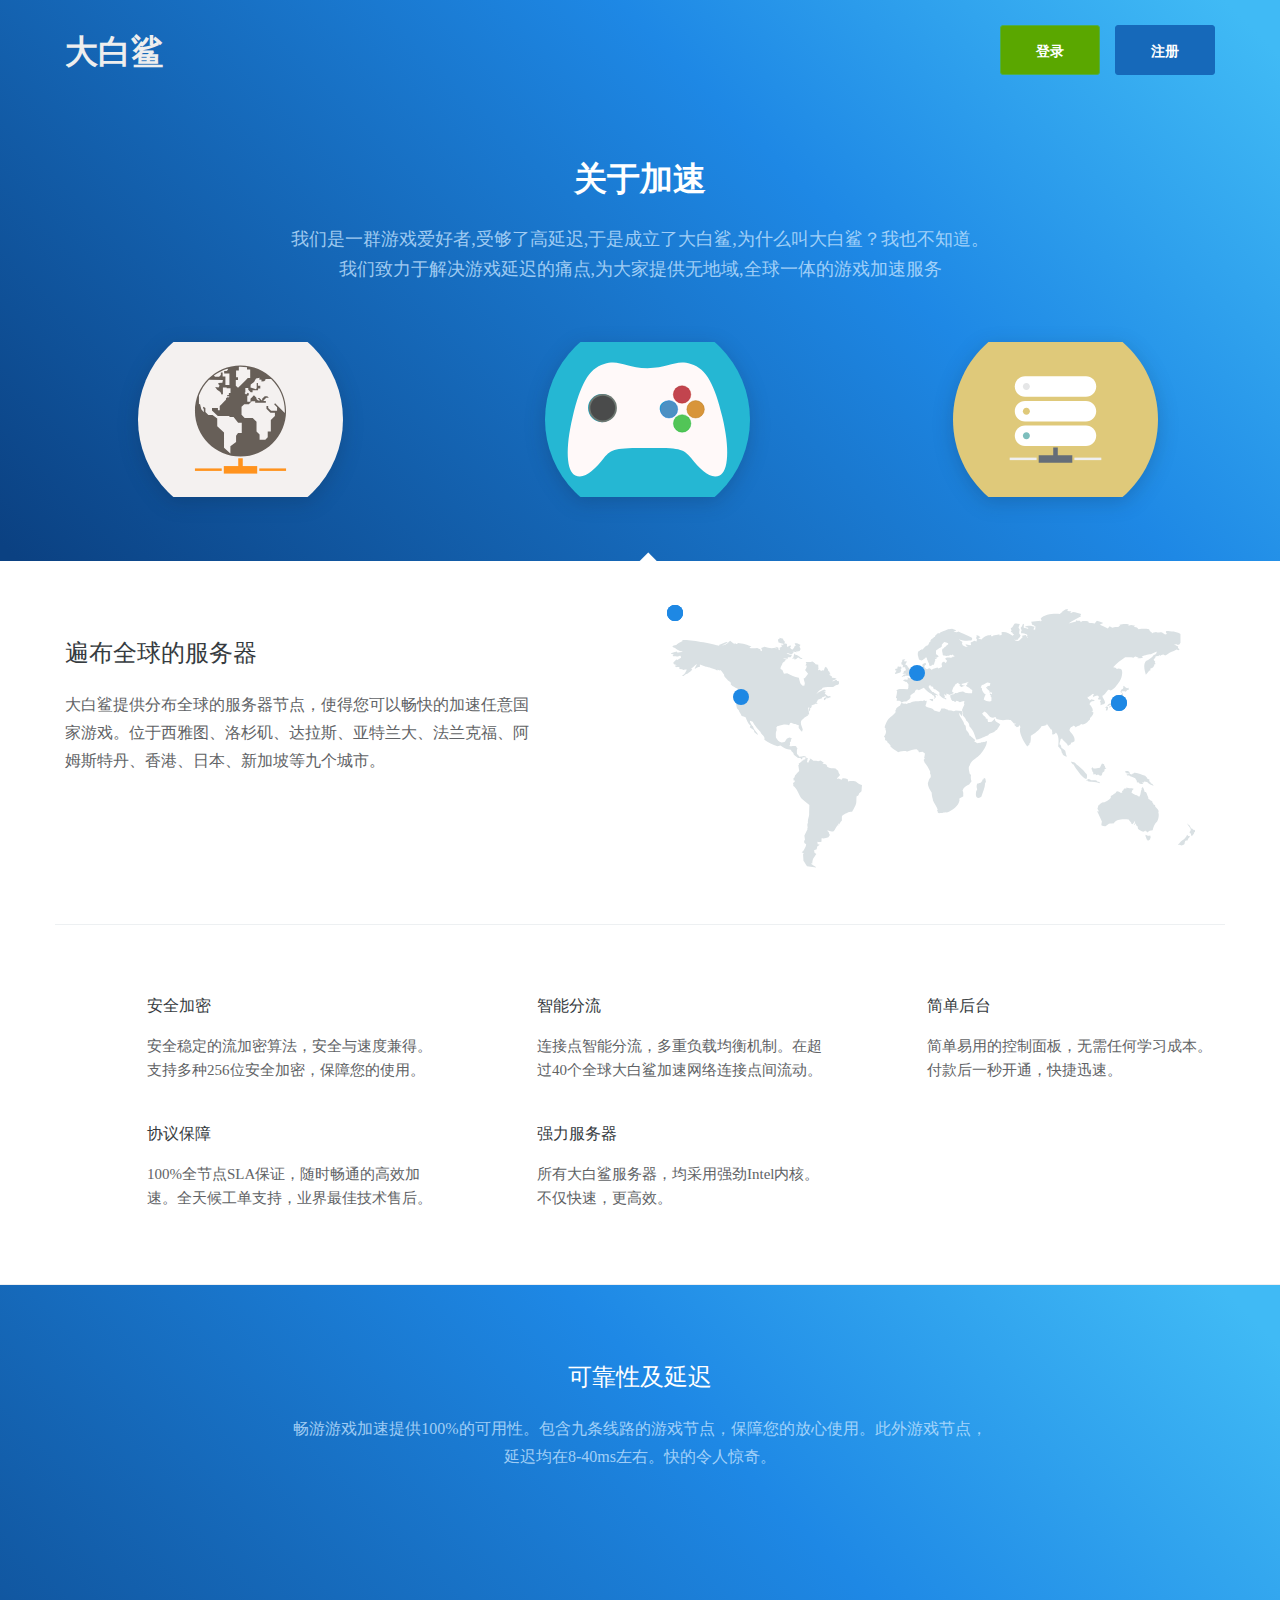
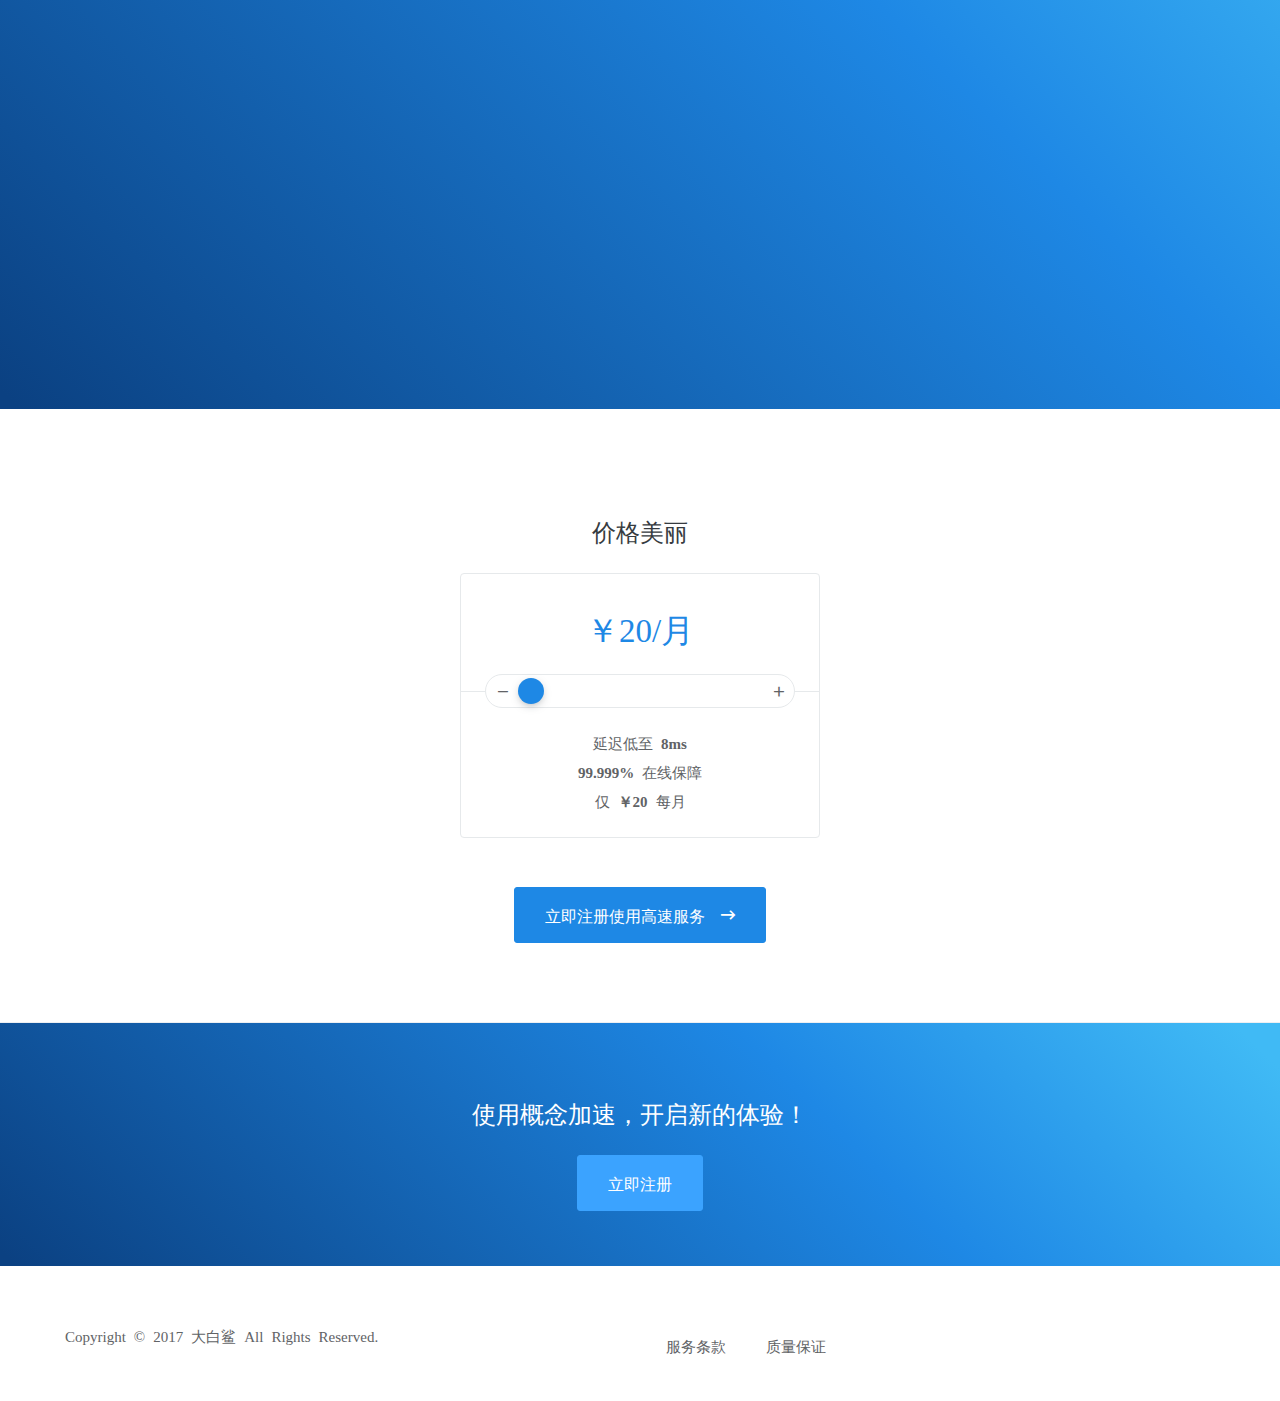
==== commit be96ea13: "前端代码修改" ====
--- a/ss_panel_theme-master/index.html
+++ b/ss_panel_theme-master/index.html
@@ -1,15 +1,15 @@
 <!doctype html>
 
 <html>
-
 
 <head>
     <meta charset="utf-8">
     <meta http-equiv="X-UA-Compatible" content="IE=edge">
     <meta name="viewport" content="width=device-width, initial-scale=1.0, maximum-scale=1.0, user-scalable=no" />
-    <title>91vps - 重新定义加速 混淆加密传输 </title>
-    <meta name="keywords" content="Shadowsocks,Surge,Shadowrocket,Youtube,Twitter,Facebook,Telegram,Instagram等app及网站加速,GTA5,战地,Steam等游戏加速">
-    <meta name="description" content="Youtube,Twitter,Facebook,Telegram,Instagram等app及网站加速,GTA5,战地,Steam等游戏加速">
+    <title>大白鲨 - 畅游世界 玩遍天下 </title>
+    <meta name="keywords" content="绝地大逃杀,NBA2KONLINE,GTA5,战地,Steam等概念加速,香港云主机,博客及网站托管">
+    <meta name="description" content="绝地大逃杀,NBA2KONLINE,GTA5,战地,Steam等概念加速,香港云主机,博客及网站托管">
+
     <!-- Fix chrome language detection -->
     <meta http-equiv="Content-Type" content="text/html;charset=UTF-8">
     <meta http-equiv="Content-Language" content="zh" />
@@ -20,6 +20,7 @@
     <link href="css/panel.css" rel="stylesheet">
     <link href="css/global.css" rel="stylesheet">
     <link href="css/font-awesome.min.css" rel="stylesheet">
+
     <style>
         @font-face {
             font-family: 'icons';
@@ -29,11 +30,13 @@
             font-style: normal;
         }
     </style>
+
     <!--[if lt IE 9]>
     <script src="/js/selectivizr-min.js"></script>
     <script src="/js/html5shiv.min.js"></script>
     <script src="/js/respond.min.js"></script>
     <![endif]-->
+
 </head>
 
 <body>
@@ -44,57 +47,18 @@
                 <div class="container">
                     <button class="navbar-toggle btn btn-link btn-icon" type="button"><i><span class="icon-bar"></span><span class="icon-bar"></span><span class="icon-bar"></span></i></button>
                     <div class="navbar-header">
-                        <a class="navbar-brand slogan-title" href="index.html">91vps</a>
+                        <a class="navbar-brand slogan-title" href="index.html">大白鲨</a>
                     </div>
                     <div class="navbar-container">
                         <ul class="nav navbar-nav navbar-main">
                             <li>
                                 <a href="index.html">首页</a>
                             </li>
-                            <li class="dropdown">
-                                <a href="pricing.html" data-toggle="dropdown">产品服务</a>
-                                <ul class="dropdown-menu">
-                                    <li><a href="#">按月计费</a></li>
-                                    <li><a href="#">按量计费</a></li>
-                                    <li><a href="#">按线计费</a></li>
-                                    <li><a href="#">免费体验</a></li>
-                                </ul>
-                            </li>
-
-                            <li class="dropdown">
-                                <a href="features.html" data-toggle="dropdown">产品特性</a>
-                                <ul class="dropdown-menu">
-                                    <li><a href="features.html">概念加速</a></li>
-                                    <li><a href="datacenter.html">数据中心</a></li>
-                                    <li><a href="panel.html">控制面板</a></li>
-                                    <li><a href="sla.html">质量保证</a></li>
-                                    <li><a href="game_pricing.html">游戏加速</a></li>
-                                </ul>
-                            </li>
-
-                            <li class="dropdown">
-                                <a href="index-2.html" data-toggle="dropdown">软件与教程</a>
-                                <ul class="dropdown-menu">
-                                    <li></li>
-                                    <li><a href="client.html">软件下载</a></li>
-                                    <li><a href="speedtest.html">速度测试</a></li>
-                                    <li><a href="status.html">线路状态</a></li>
-                                </ul>
-                            </li>
-                            <li class="dropdown">
-                                <a href="about.html" data-toggle="dropdown">关于与优惠</a>
-                                <ul class="dropdown-menu">
-                                    <li><a href="about.html">关于我们</a></li>
-                                    <li><a href="contact.html">联系我们</a></li>
-                                    <li><a href="coupons.html">优惠代码</a></li>
-                                    <li><a href="aff.html">推介计划</a></li>
-                                </ul>
-                            </li>
                         </ul>
                         <ul class="nav navbar-buttons">
-                            <li><a href="/user" class="btn btn-success" style="background-color: #5aa700;">用户中心</a></li>
-
-                            <li><a href="/auth/register" class="btn btn-dark">注册</a></li>
+                            <li><a href="login.html" class="btn btn-success" style="    background-color: #5aa700;">登录</a></li>
+
+                            <li><a href="reg.html" class="btn btn-dark">注册</a></li>
                         </ul>
                     </div>
                 </div>
@@ -102,279 +66,224 @@
         </div>
         <!-- /.page-navbar -->
 
-        <div class="page-banner page-banner-home">
-            <div class="banner-slogan">
-                <div class="container">
-                    <h1 class="slogan-title">重新定义加速<br>混淆加密传输</h1><br>
-                    <h2 class="slogan-desc">现在加入即可享受高达1Gbps数据传输加速<br>
-                        <br>节点覆盖：香港、台湾、韩国、日本、美国、新加坡、英国、法国、国内节点等，全球10+数据中心、40+动态加速节点，助您网络加速。<br>
-                        <br>目前线路采用以下机房服务器（机房线路会动态调整，最终以网站公告为准）：阿里云HKB数据中心、阿里云华东数据中心、台湾Hinet数据中心、日本IIJ名古屋数据中心、日本Choopa数据中心、日本KDDI数据中心、英国Choopa数据中心、美国Choopa数据中心、法国OVH机房、韩国KT机房、洛杉矶CN2机房、美国C3EDGE机房、新加坡PCCW机房等</h2>
-
-                </div>
-            </div>
-            <!-- /.banner-slogan -->
-        </div>
-        <div class="page-section section-center" style="padding-top: 200px;">
-            <div class="container">
-                <h3>我们是全球首家（且目前唯一）使用GeoTrust EV SSL证书的ShadowsocksR概念加速服务商，从最大限度上确保网站的安全性。</h3><br><br>
-                <div class="services">
+        <div class="page-banner page-banner-subpage p-b-0 text-center">
+            <div class="container">
+                <div class="banner-slogan">
+                    <h1 class="slogan-title">关于加速</h1>
+
+                    <h2 class="slogan-desc">我们是一群游戏爱好者,受够了高延迟,于是成立了大白鲨,为什么叫大白鲨？我也不知道。我们致力于解决游戏延迟的痛点,为大家提供无地域,全球一体的游戏加速服务</h2>
+                </div>
+                <!-- /.banner-slogan -->
+                <div class="banner-tabs banner-tabs-pricing">
+                    <ul class="nav nav-tabs">
+                        <li>
+                            <span><i class="service-icon service-icon-compute image-shadow-sm"></i><span></span></span>
+                        </li>
+                        <li class="active">
+                            <span><i class="service-icon service-icon-storage image-shadow-sm"></i><span></span></span>
+                        </li>
+                        <li>
+                            <span><i class="service-icon service-icon-dedicated image-shadow-sm"></i><span></span></span>
+                        </li>
+                    </ul>
+                </div>
+                <!-- /.banner-tabs -->
+            </div>
+        </div>
+        <!-- /.page-banner -->
+        <div class="page-section" id="gainian">
+            <div class="container">
+                <div class="section-row row">
+                    <div class="col-sm-6 col-sm-push-6">
+                        <div class="section-image">
+                            <div class="image image-intstant-deployment">
+                                <div class="location-map location-map-sm location-map-grey">
+                                    <div class="location-container">
+                                        <div class="location location-seattle animate zoomIn">
+                                            <span class="location-name"><span>西雅图</span></span><span class="location-pin"></span></div>
+                                        <div class="location location-los-angeles animate zoomIn">
+                                            <span class="location-name"><span>洛杉矶</span></span><span class="location-pin"></span>
+                                        </div>
+                                        <div class="location location-dallas animate zoomIn"><span class="location-name"><span>达拉斯</span></span><span class="location-pin"></span>
+                                        </div>
+                                        <div class="location location-atlanta animate zoomIn">
+                                            <span class="location-name"><span>亚特兰大</span></span><span class="location-pin"></span></div>
+                                        <div class="location location-hongkong animate zoomIn">
+                                            <span class="location-name"><span>香港</span></span><span class="location-pin"></span>
+                                        </div>
+                                        <div class="location location-singapore animate zoomIn">
+                                            <span class="location-name"><span>新加坡</span></span><span class="location-pin"></span>
+                                        </div>
+                                        <div class="location location-amsterdam animate zoomIn">
+                                            <span class="location-name"><span>阿姆斯特丹</span></span><span class="location-pin"></span>
+                                        </div>
+                                        <div class="location location-frankfurt animate zoomIn">
+                                            <span class="location-name"><span>法兰克福</span></span><span class="location-pin"></span>
+                                        </div>
+
+                                        <div class="location location-tokyo animate zoomIn">
+                                            <span class="location-name"><span>日本</span></span><span class="location-pin"></span></div>
+
+                                        <div class="map map-grey"></div>
+                                    </div>
+                                </div>
+                            </div>
+                        </div>
+                        <!-- /.section-image -->
+                    </div>
+                    <div class="col-md-5 col-sm-6 col-sm-pull-6">
+                        <h2 class="section-title">遍布全球的服务器</h2>
+                        <p class="section-desc">大白鲨提供分布全球的服务器节点，使得您可以畅快的加速任意国家游戏。位于西雅图、洛杉矶、达拉斯、亚特兰大、法兰克福、阿姆斯特丹、香港、日本、新加坡等九个城市。</p>
+                    </div>
+                </div>
+                <div class="features features-icon-left">
                     <div class="row">
-                        <div class="col-sm-4">
-                            <a class="service" href="/features.html">
-                                <i class="service-icon service-icon-dedicated image-shadow-sm animate zoomIn"></i>
-                                <div class="service-body">
-                                    <h3>免费体验</h3>
-                                    <p>最低至8毫秒的延迟，让您游戏体验如同本地宽带，酣畅淋漓。</p>
-                                    <span class="btn btn-lg btn-link">普通速度节点，终身使用</span>
+                        <div class="col-sm-4 col-xs-6">
+                            <div class="feature"><i class="icon icon-lg icon-processor animate zoomIn"></i>
+                                <h3 class="h4">安全加密</h3>
+                                <p>安全稳定的流加密算法，安全与速度兼得。支持多种256位安全加密，保障您的使用。</p>
+                            </div>
+                        </div>
+                        <div class="col-sm-4 col-xs-6">
+                            <div class="feature"><i class="icon icon-lg icon-infinity animate zoomIn"></i>
+                                <h3 class="h4">智能分流</h3>
+                                <p>连接点智能分流，多重负载均衡机制。在超过40个全球大白鲨加速网络连接点间流动。</p>
+                            </div>
+                        </div>
+                        <div class="clear-xs"></div>
+                        <div class="col-sm-4 col-xs-6">
+                            <div class="feature"><i class="icon icon-lg icon-admin-tools animate zoomIn"></i>
+                                <h3 class="h4">简单后台</h3>
+                                <p>简单易用的控制面板，无需任何学习成本。付款后一秒开通，快捷迅速。</p>
+                            </div>
+                        </div>
+                        <div class="clear-sm"></div>
+                        <div class="col-sm-4 col-xs-6">
+                            <div class="feature"><i class="icon icon-lg icon-agreement animate zoomIn"></i>
+                                <h3 class="h4">协议保障</h3>
+                                <p>100%全节点SLA保证，随时畅通的高效加速。全天候工单支持，业界最佳技术售后。</p>
+                            </div>
+                        </div>
+                        <div class="clear-xs"></div>
+                        <div class="col-sm-4 col-xs-6">
+                            <div class="feature"><i class="icon icon-lg icon-settings animate zoomIn"></i>
+                                <h3 class="h4">强力服务器</h3>
+                                <p>所有大白鲨服务器，均采用强劲Intel内核。不仅快速，更高效。</p>
+                            </div>
+                        </div>
+                    </div>
+                </div>
+            </div>
+        </div>
+
+        <!-- /.page-section -->
+
+        <div class="page-section section-blue section-center">
+            <div class="container">
+                <h2 class="section-title">可靠性及延迟</h2>
+
+                <p class="section-desc">畅游游戏加速提供100%的可用性。包含九条线路的游戏节点，保障您的放心使用。此外游戏节点，延迟均在8-40ms左右。快的令人惊奇。</p>
+
+                <div class="section-image">
+
+                    <div class="aspect_div_560_400 image-reliability-sm">
+                        <div>
+                            <div class="server server-lg image-shadow"></div>
+                            <div class="server server-left image-shadow">
+                                <div class="lock"></div>
+                            </div>
+                            <div class="server server-right image-shadow">
+                                <div class="lock"></div>
+                            </div>
+                            <div class="server server-center image-shadow">
+                                <div class="lock"></div>
+                            </div>
+                            <div class="line line-dashed-x line-server-top"></div>
+                            <div class="line line-dashed-y line-server-left"></div>
+                            <div class="line line-dashed-y line-server-right"></div>
+                            <div class="line line-dashed-y line-server-center"></div>
+                        </div>
+                    </div>
+
+                    <div class="image image-reliability animate">
+                        <div class="server server-lg image-shadow"></div>
+                        <div class="server server-left">
+                            <div class="lock image-shadow-sm"></div>
+                        </div>
+                        <div class="server server-center">
+                            <div class="lock image-shadow-sm"></div>
+                        </div>
+                        <div class="server server-right">
+                            <div class="lock image-shadow-sm"></div>
+                        </div>
+                        <div class="line line-dashed-x line-server-top"></div>
+                        <div class="line line-dashed-y line-server-right"></div>
+                        <div class="line line-dashed-y line-server-left"></div>
+                        <div class="line line-dashed-y line-server-center"></div>
+                        <div class="file file-top"></div>
+                        <div class="file file-left"></div>
+                        <div class="file file-right"></div>
+                        <div class="file file-center"></div>
+                    </div>
+                </div>
+            </div>
+        </div>
+        <!-- /.page-section -->
+        <!-- /.page-section -->
+
+                <div class="page-section">
+            <div class="container">
+                <div class="packages">
+                    <h2 class="section-title" align="center">价格美丽</h2>
+                    <div class="package package-single package-slider-option">
+                        <div class="package-header">
+                            <h3 class="package-title"></h3>
+                            <span class="package-price">
+                            <span class="amount"></span>
+                            <span class="cycle"></span>
+                            </span>
+                            <div class="package-slider">
+                                <div class="slider">
+                                    <div class="slider-handle"></div>
                                 </div>
-                            </a>
-                            <!--/ .service -->
-                        </div>
-                        <div class="col-sm-4">
-                            <a class="service" href="/datacenter.html">
-                                <i class="service-icon service-icon-compute image-shadow-sm animate zoomIn"></i>
-                                <div class="service-body">
-                                    <h3>按月计费</h3>
-                                    <p>国际知名顶级数据中心接入，保证高速浏览与稳定体验 </p>
-                                    <span class="btn btn-lg btn-link">按月计费，12元/10GB起</span>
+                                <div class="slider-actions">
+                                    <button class="btn btn-xs btn-link btn-icon" type="button">
+                                    <i class="zmdi zmdi-minus"></i>
+                                </button>
+                                    <button class="btn btn-xs btn-link btn-icon" type="button">
+                                    <i class="zmdi zmdi-plus"></i>
+                                </button>
                                 </div>
-                            </a>
-                            <!--/ .service -->
-                        </div>
-                        <div class="col-sm-4">
-                            <a class="service" href="/panel.html">
-                                <i class="service-icon service-icon-storage image-shadow-sm animate zoomIn"></i>
-                                <div class="service-body">
-                                    <h3>按量计费</h3>
-                                    <p>提供单线路高达1Gbps的节点，为您快速访问网络的提供有力保障。</p>
-                                    <span class="btn btn-lg btn-link">按量计费，30元/20GB起</span>
-                                </div>
-                            </a>
-                            <!--/ .service -->
-                        </div>
-
-                        <h3>全节点使用aes-256-cfb高强度流加密算法，支持auth_sha1协议，支持http_simple以及http_post流量混淆。</h3>
-                    </div>
-                </div>
-                <!--/ .services -->
-            </div>
-        </div>
-        <div class="page-section section-dark section-center ">
-            <div class="container">
-                <h2 class="section-title">我们的连接点分布图</h2>
-                <div class="location-map location-map-lg">
-                    <div class="location-container">
-                        <div class="location location-seattle animate zoomIn">
-                            <span class="location-name"><span>西雅图</span></span><span class="location-pin"></span>
-                        </div>
-                        <div class="location location-los-angeles animate zoomIn"><span class="location-name">
-						<span>洛杉矶</span></span><span class="location-pin"></span>
-                        </div>
-                        <div class="location location-dallas animate zoomIn"><span class="location-name">
-					    <span>达拉斯</span></span><span class="location-pin"></span>
-                        </div>
-                        <div class="location location-paris animate zoomIn">
-                            <span class="location-name">
-						<span>法国</span></span><span class="location-pin"></span></div>
-                        <div class="location location-kr animate zoomIn">
-                            <span class="location-name">
-						<span>韩国</span></span><span class="location-pin"></span>
-                        </div>
-                        <div class="location location-london animate zoomIn"><span class="location-name">
-					    <span>英国</span></span><span class="location-pin"></span>
-                        </div>
-                        <div class="location location-shenzhen animate zoomIn"><span class="location-name">
-					    <span>深圳</span></span><span class="location-pin"></span>
-                        </div>
-                        <div class="location location-taiwan animate zoomIn"><span class="location-name">
-					    <span>台湾</span></span><span class="location-pin"></span>
-                        </div>
-                        <div class="location location-hongkong animate zoomIn"><span class="location-name">
-					    <span>香港</span></span><span class="location-pin"></span>
-                        </div>
-                        <div class="location location-sgp animate zoomIn"><span class="location-name">
-						<span>新加坡</span></span><span class="location-pin"></span>
-                        </div>
-                        <div class="location location-tokyo animate zoomIn"><span class="location-name">
-						<span>日本</span></span><span class="location-pin"></span>
-                        </div>
-                        <div class="map"></div>
-                    </div>
-                    <div class="actions text-center">
-                        <a class="btn btn-lg btn-light btn-outline" href="datacenter.html">数据中心及线路更多信息<i class="zmdi zmdi-long-arrow-right"></i></a>
-                    </div>
-                </div>
-            </div>
-        </div>
-        <!-- /.page-section -->
-
-        <div class="page-section section-center  section-blue" style="color:white;">
-            <div class="container">
-                <div class="row">
-                    <div class="col-md-10 col-md-offset-1 text-center">
-                        <h2 class="title-head" style="color:white;">适合哪些人群？</h2>
-                        <p class="desc">ShadowsocksR提供分布全球的加速服务，使得您可以在任何地方开展国际贸易、收发Gmail及观看视频。</p>
-                    </div>
-                </div>
-                <div class="empty_space" style="height: 30px"></div>
-                <div class="row">
-                    <div class="col-sm-6">
-                        <div class="main wow fadeInLeft">
-                            <h4 class="title-head" style="color:white;">海外业务关系人</h4>
-                            <p>越过互联网服务提供商和国家防火墙的限制，与其它国家的任何企业自由地沟通合作、在线协作和无障碍交易，而不用担心网络连接时不时地被重置。</p>
-                        </div>
-                    </div>
-                    <div class="col-sm-6">
-                        <div class="main wow fadeInRight">
-                            <h4 class="title-head" style="color:white;">海淘客、代购客</h4>
-                            <p>在亚马逊、易贝、樂天市场、沃尔格林、健安喜、百思买、第五大道、诺德斯特龙、丝芙兰、巴塔哥尼亚、6PM、Drugstore、Diapers 等网站上快捷购物。</p>
-                        </div>
-                    </div>
-                    <div class="col-sm-6">
-                        <div class="main wow fadeInLeft">
-                            <h4 class="title-head" style="color:white;">游戏党、影视党</h4>
-                            <p>在索尼PS4，微软Xbox Live、Steam、Battle.net 和其它游戏私服比如魔兽世界和英雄联盟上享受低延迟的畅玩体验。在线观看高清Youtube、Netflix和Twitch。</p>
-                        </div>
-                    </div>
-                    <div class="col-sm-6">
-                        <div class="main wow fadeInRight">
-                            <h4 class="title-head" style="color:white;">国外友人</h4>
-                            <p>在谷歌、Youtube、脸书、推特、Gmail、Instagram、Pinterest、Flickr、Netflix、Reddit、Wordpress blogs 等网站上的访问连接将被保护并提升访问速度。</p>
-                        </div>
-                    </div>
-                    <div class="col-sm-6">
-                        <div class="main wow fadeInLeft">
-                            <h4 class="title-head" style="color:white;">设计师、攻城狮</h4>
-                            <p>在Smashing Magazine、Flickr、DeviantArt 等网站上轻松获得设计素材。加入Github、Stack OverFlow、Reddit、Android.com 等编程社区自由交谈。</p>
-                        </div>
-                    </div>
-                    <div class="col-sm-6">
-                        <div class="main wow fadeInRight">
-                            <h4 class="title-head" style="color:white;">留学党、科研党</h4>
-                            <p>在谷歌学术、ScienceDirect、BASE Search、Amazon A9等网站上快速搜索学术论文资料。在手机上使用WhatsApp、LINE、Skype、脸书和推特。</p>
-                        </div>
-                    </div>
-                </div>
-            </div>
-        </div>
-        <!-- /.page-section -->
-
-        <div class="page-section section-center">
-            <div class="container">
-                <h2 class="section-title">为什么选择我们？</h2>
-                <div class="features features-icon-top features-center">
-                    <div class="row">
-                        <div class="col-sm-3 col-xs-6">
-                            <div class="feature"><i class="icon icon-lg icon-realtime-protection animate zoomIn"></i>
-                                <h4>极致的网速，给您节省更多的时间</h4>
-                            </div>
-                        </div>
-                        <!-- /.feature -->
-                        <div class="col-sm-3 col-xs-6">
-                            <div class="feature"><i class="icon icon-lg icon-globe animate zoomIn"></i>
-                                <h4>全球数10个加速网络连接服务点</h4>
-                            </div>
-                        </div>
-                        <!-- /.feature -->
-                        <div class="clear-xs"></div>
-                        <div class="col-sm-3 col-xs-6">
-                            <div class="feature"><i class="icon icon-lg icon-helping-hand animate zoomIn"></i>
-                                <h4>全节点SLA保证，随时畅通的高效加速</h4>
-                            </div>
-                        </div>
-                        <!-- /.feature -->
-                        <div class="col-sm-3 col-xs-6">
-                            <div class="feature"><i class="icon icon-lg icon-electronics animate zoomIn"></i>
-                                <h4>安全稳定的流加密算法，安全与速度兼得</h4>
-                            </div>
-                        </div>
-                        <!-- /.feature -->
-                    </div>
-                    <div class="row">
-                        <div class="col-sm-3 col-xs-6">
-                            <div class="feature"><i class="icon icon-lg icon-broadcasting animate zoomIn"></i>
-                                <h4>连接点多重负载均衡机制，智能分流加速</h4>
-                            </div>
-                        </div>
-                        <!-- /.feature -->
-                        <div class="col-sm-3 col-xs-6">
-                            <div class="feature"><i class="icon icon-lg icon-multiple-devices animate zoomIn"></i>
-                                <h4>全平台支持，一个帐号畅通你的所有设备</h4>
-                            </div>
-                        </div>
-                        <!-- /.feature -->
-                        <div class="clear-xs"></div>
-                        <div class="col-sm-3 col-xs-6">
-                            <div class="feature"><i class="icon icon-lg icon-admin-tools animate zoomIn"></i>
-                                <h4>简单易用的控制面板，无需任何学习成本</h4>
-                            </div>
-                        </div>
-                        <!-- /.feature -->
-                        <div class="col-sm-3 col-xs-6">
-                            <div class="feature"><i class="icon icon-lg icon-last-hour animate zoomIn"></i>
-                                <h4>支付后秒级自动开通服务，无需等待</h4>
-                            </div>
-                        </div>
-                        <!-- /.feature -->
-                    </div>
-                </div>
-                <!-- /.features -->
-
-
-
+                            </div>
+                        </div>
+                        <div class="package-body">
+                            <ul>
+                                <li>延迟低至 <strong>8ms</strong> </li>
+                                <li><strong>99.999%</strong> 在线保障</li>
+                                <li>仅 <strong>￥20</strong> 每月</li>
+                            </ul>
+                        </div>
+                    </div>
+                    <!-- /.package -->
+                </div>
+                <!-- /.packages -->
+
+                <div class="actions text-center">
+                    <a class="btn btn-primary btn-lg" href="reg.html">立即注册使用高速服务<i class="zmdi zmdi-long-arrow-right"></i></a>
+                </div>
             </div>
         </div>
         <!-- /.page-section -->
         <div class="page-section section-blue section-center">
             <div class="container">
                 <h2 align="center" class="section-title">使用概念加速，开启新的体验！</h2>
-                <a href="/auth/register"><button class="btn btn-primary-light btn-lg" type="submit">立即注册</button></a>
-            </div>
-        </div>
-        <!-- /.page-section -->
+                <a href="reg.html"><button class="btn btn-primary-light btn-lg" type="submit">立即注册</button></a>
+            </div>
+        </div>
+        <!-- /.page-section -->
+
         <div class="page-footer">
-            <footer class="footer-nav">
-                <div class="container">
-                    <div class="row">
-                        <div class="col-xs-3">
-                            <h4>产品服务</h4>
-                            <ul>
-                                <li><a href="#">按月计费</a></li>
-                                <li><a href="#">按量计费</a></li>
-                                <li><a href="#">按线计费</a></li>
-                                <li><a href="#">免费体验</a></li>
-                            </ul>
-                        </div>
-                        <div class="col-xs-3">
-                            <h4>产品特性</h4>
-                            <ul>
-                                <li><a href="features.html">概念加速</a></li>
-                                <li><a href="datacenter.html">数据中心</a></li>
-                                <li><a href="panel.html">控制面板</a></li>
-                                <li><a href="sla.html">质量保证</a></li><li><a href="game_pricing.html">游戏加速</a></li>
-                            </ul>
-                        </div>
-                        <div class="col-xs-3">
-                            <h4>软件与教程</h4>
-                            <ul>
-                                <li></li>
-                                <li><a href="client.html">软件下载</a></li>
-                                <li><a href="speedtest.html">速度测试</a></li>
-                                <li><a href="status.html">线路状态</a></li>
-                            </ul>
-                        </div>
-                        <div class="col-xs-3">
-                            <h4>关于与优惠</h4>
-                            <ul>
-                                <li><a href="about.html">关于我们</a></li>
-                                <li><a href="contact.html">联系我们</a></li>
-                                <li><a href="coupons.html">优惠代码</a></li>
-                                <li><a href="aff.html">推介计划</a></li>
-                            </ul>
-                        </div>
-                    </div>
-                </div>
-            </footer>
+
             <footer class="footer-bottom">
                 <div class="container">
                     <div class="row">
@@ -384,13 +293,11 @@
                                 <li><a href="sla.html">质量保证</a></li>
 
                             </ul>
-                            <ul class="social">
-                                <li><a href="https://91vps.club" title="91VPS-一个的VPS讨论区。这里有最新的Shadowsocks信息,Shadowsocks免费账号,ss免费账号,ss账号"><img src="https://ooo.0o0.ooo/2017/06/10/593b50aa2b342.png"></a></li>
-                            </ul>
                         </div>
                         <div class="col-lg-6 col-lg-pull-6 col-xs-12">
                             <p class="footer-copyright">
-                                Copyright © 2014-2016 ShadowsocksR. QQ交流群：<a href="#"># </a></p>
+                                Copyright © 2017 大白鲨  All Rights Reserved.
+                            </p>
                         </div>
                     </div>
                 </div>
@@ -398,26 +305,76 @@
         </div>
         <!-- /.page-footer -->
     </div>
-    <div class="modal fade" id="tryscreen" tabindex="-1" role="dialog" aria-labelledby="myModalLabel" aria-hidden="true">
-        <div class="modal-dialog">
-            <div class="modal-content">
-                <div class="modal-header">
-                    <button type="button" class="close" data-dismiss="modal" aria-hidden="true">&times;</button>
-                    <h4 class="modal-title" id="myModalLabel">Qrcode</h4>
-                </div>
-                <div class="modal-body" id="qrcode"></div>
-            </div>
-            <!-- /.modal-content -->
-        </div>
-        <!-- /.modal -->
-        <!-- Scripts -->
-        <script src="js/jquery.min.js"></script>
-        <script src="js/core.min.js"></script>
-        <script src="js/main.js"></script>
-        <script src="js/global.js"></script>
-        <script>
-        </script>
+
+    <!-- Scripts -->
+    <!-- Scripts -->
+    <script src="js/jquery.min.js"></script>
+    <script src="js/core.min.js"></script>
+    <script src="js/main.js"></script>
+    <script src="js/global.js"></script>
+    <script src="js/jquery-ui.min.js"></script>
+    <script>
+        var g_plan_array = [];
+
+        $(function() {
+            g_plan_array = getPlanArray();
+
+            var packageSlider = $('.package-slider .slider');
+            packageSlider.slider({
+                min: 1,
+                max: ((g_plan_array.length >= 1) ? g_plan_array.length : 1),
+                step: 1,
+                range: 'min',
+                slide: function(event, ui) {
+                    updatePlan(ui.value - 1);
+                },
+                change: function(event, ui) {
+                    updatePlan(ui.value - 1);
+                }
+            });
+            $('.slider-actions .btn:first-child').on('click', function() {
+                packageSlider.slider('value', packageSlider.slider('value') - 1);
+            });
+            $('.slider-actions .btn:last-child').on('click', function() {
+                packageSlider.slider('value', packageSlider.slider('value') + 1);
+            });
+
+            updatePlan(0);
+        });
+
+        function getPlanArray() {
+            var plan_array = [];
+            var plan = {};
+
+            plan = {};
+            plan['price_monthly'] = '￥20\x2F月';
+            plan['price_hourly'] = '￥1\x2F天';
+            plan_array.push(plan);
+            plan = {};
+            plan['price_monthly'] = '￥50\x2F季';
+           plan['price_hourlyf'] = '￥2\x2F天';
+            plan_array.push(plan);
+            plan = {};
+            plan['price_monthly'] = '￥180\x2F年';
+            plan['price_hourly'] = '￥0.007\x2Fh';
+            plan_array.push(plan);
+
+
+            return plan_array;
+        }
+
+        function updatePlan(index) {
+            if (index >= 0 && index < g_plan_array.length) {
+                var plan_selected = g_plan_array[index];
+
+                $(".package-title").html(plan_selected['title']);
+                $(".package-price .amount").html(plan_selected['price_monthly']);
+                $(".package-price .package-hourly").html(plan_selected['price_hourly']);
+            }
+        }
+    </script>
+
+
 </body>
 
-
-</html>
+</html>